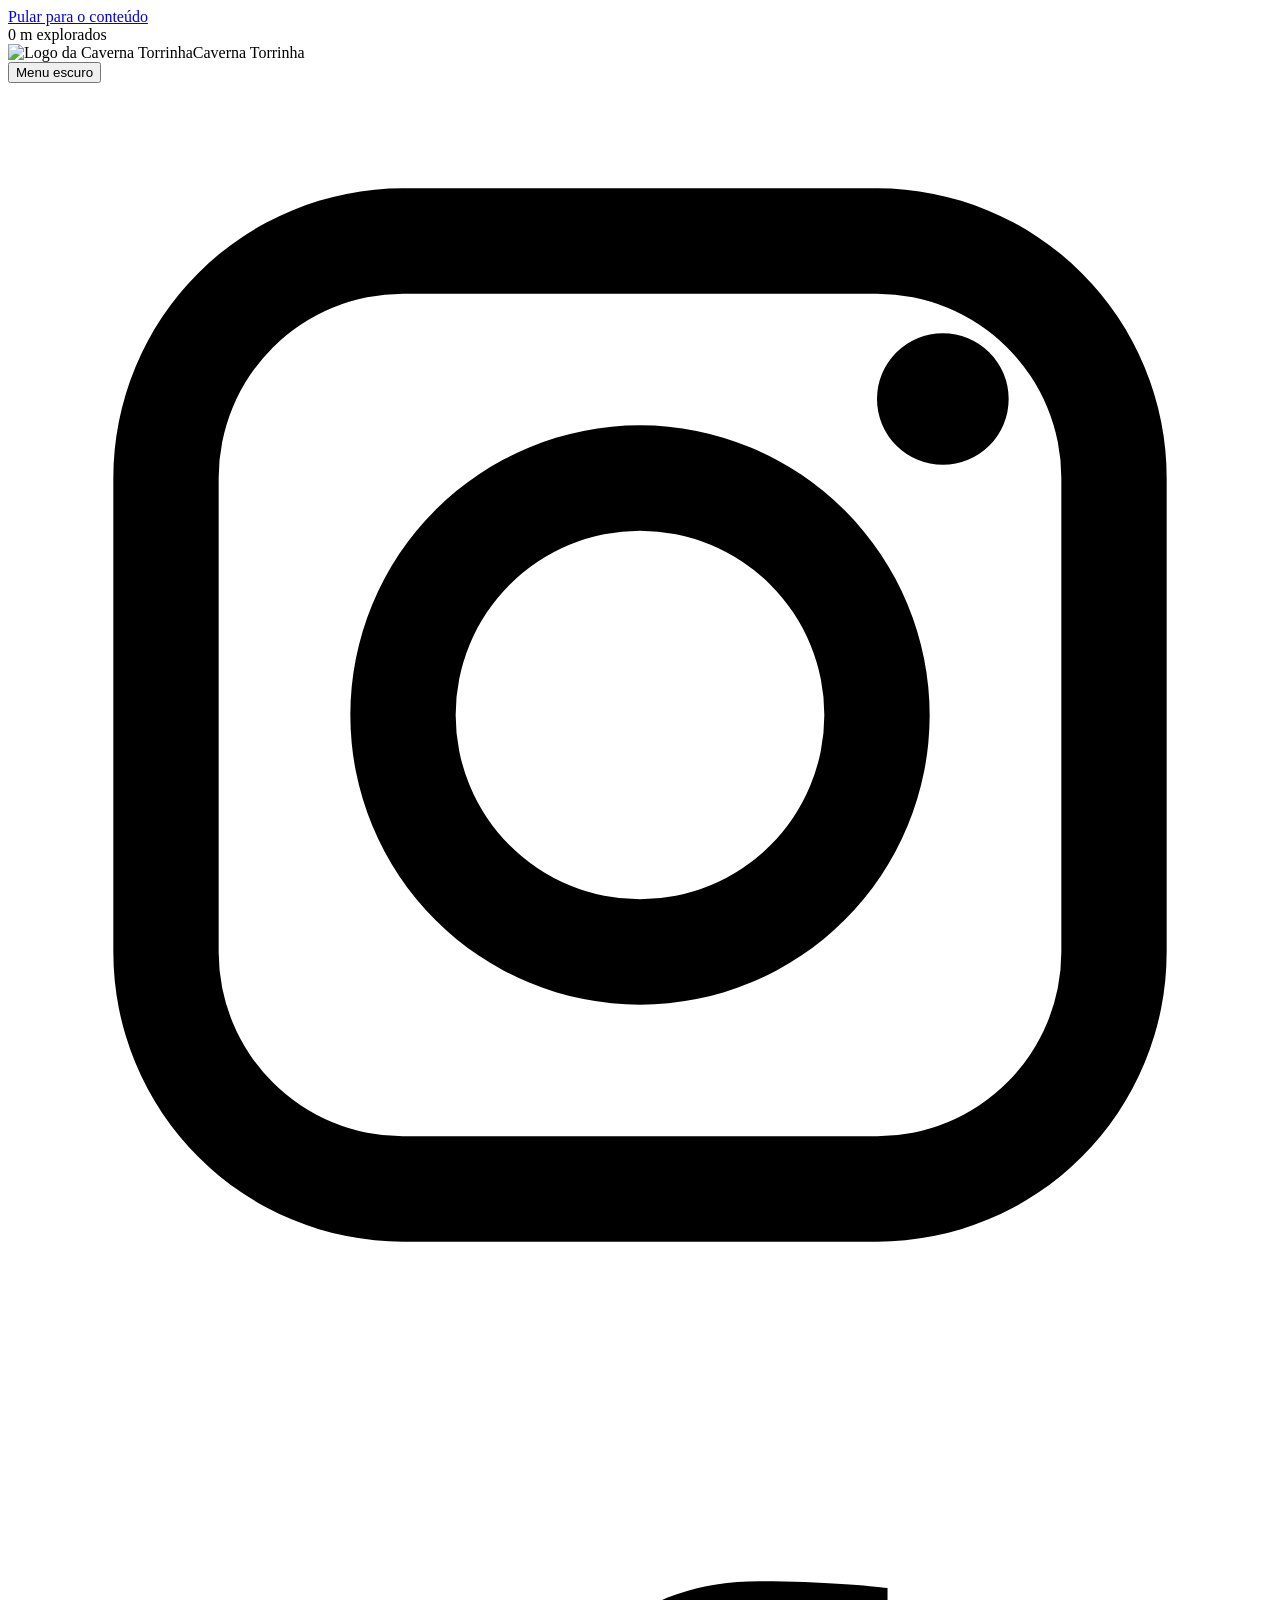
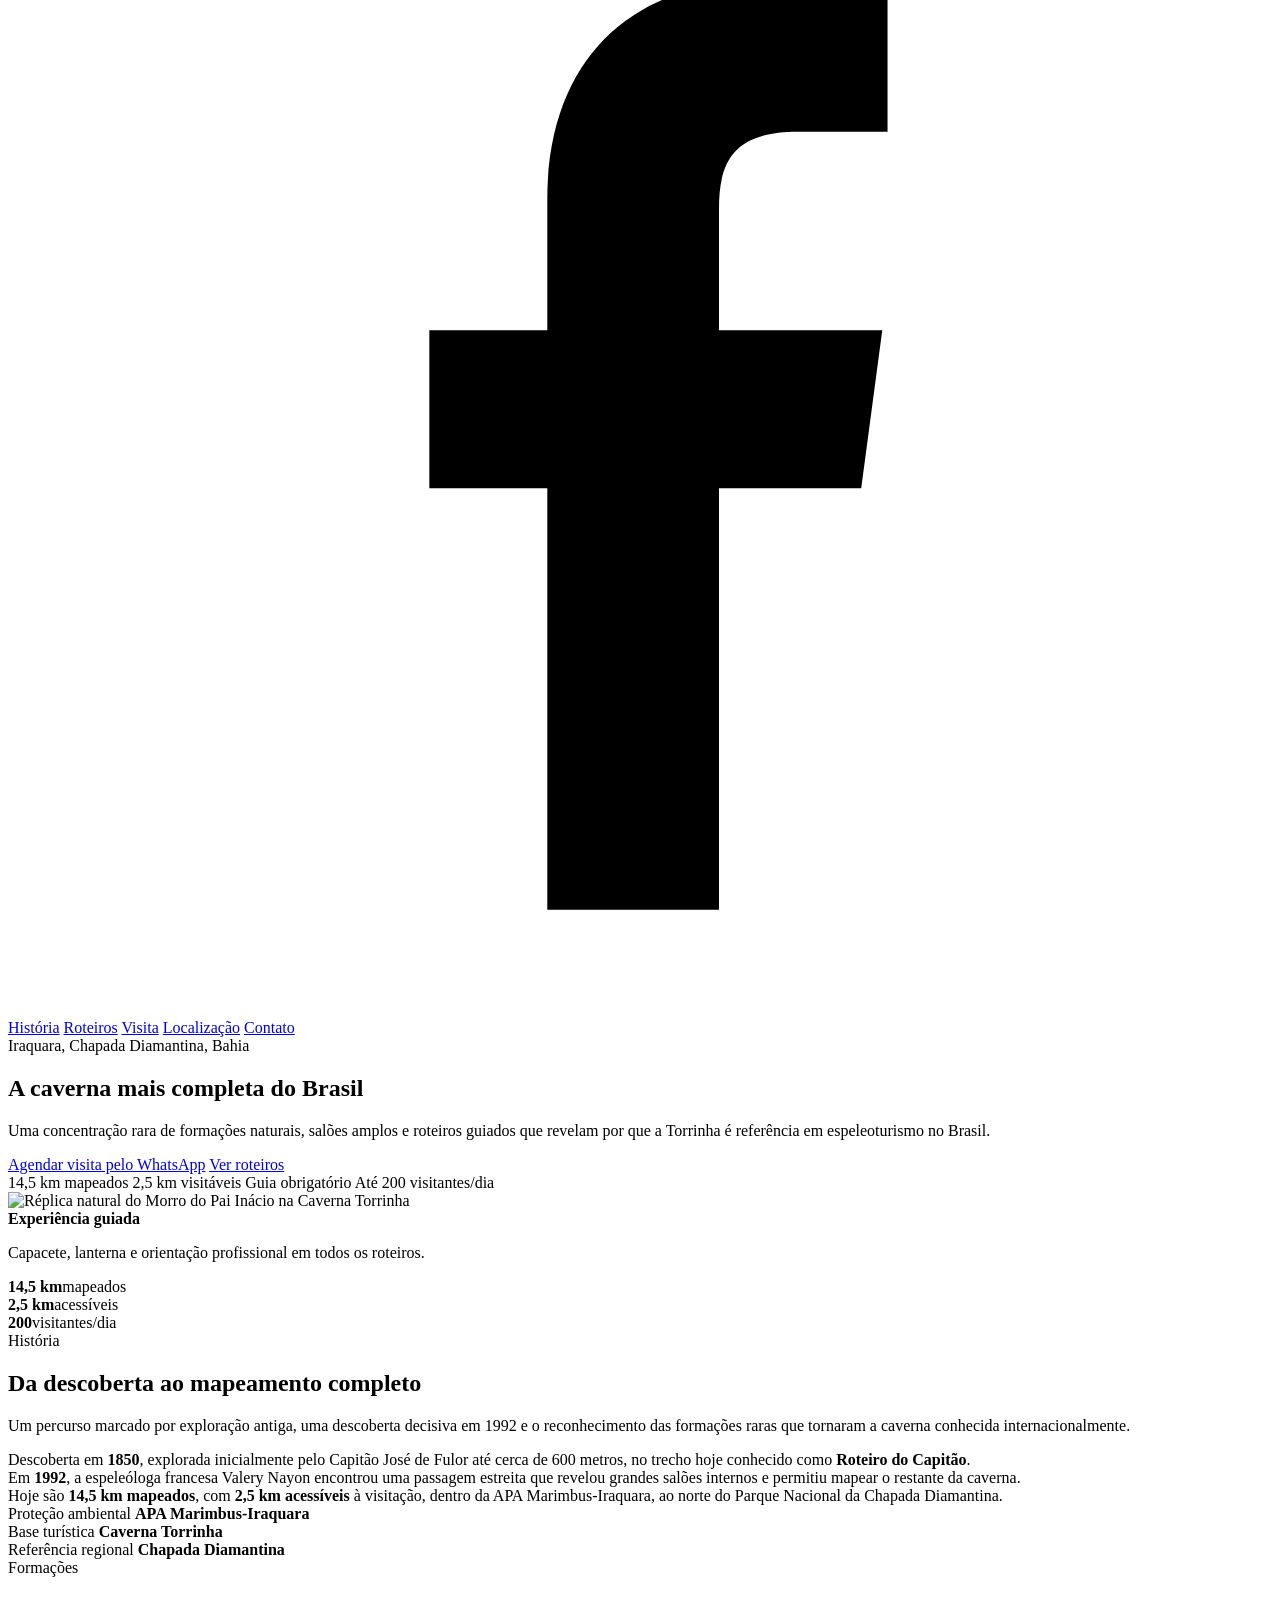
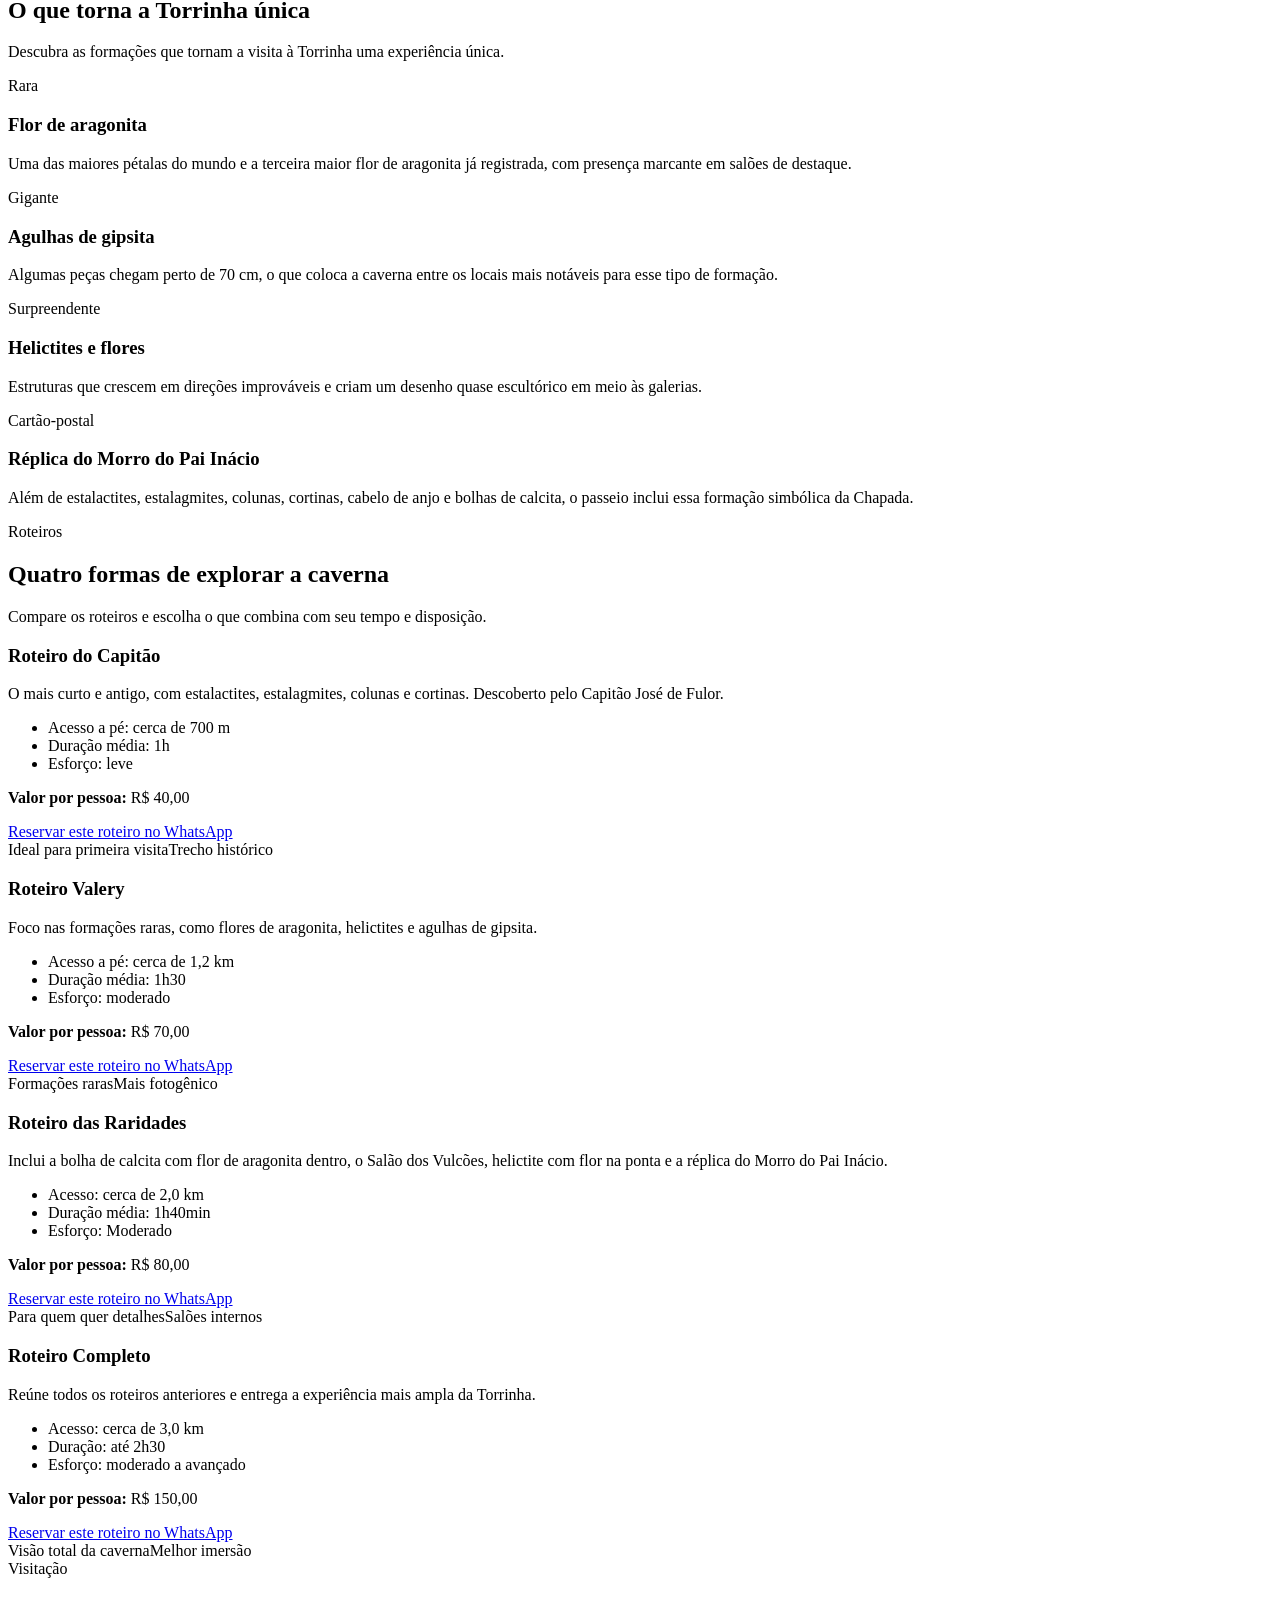
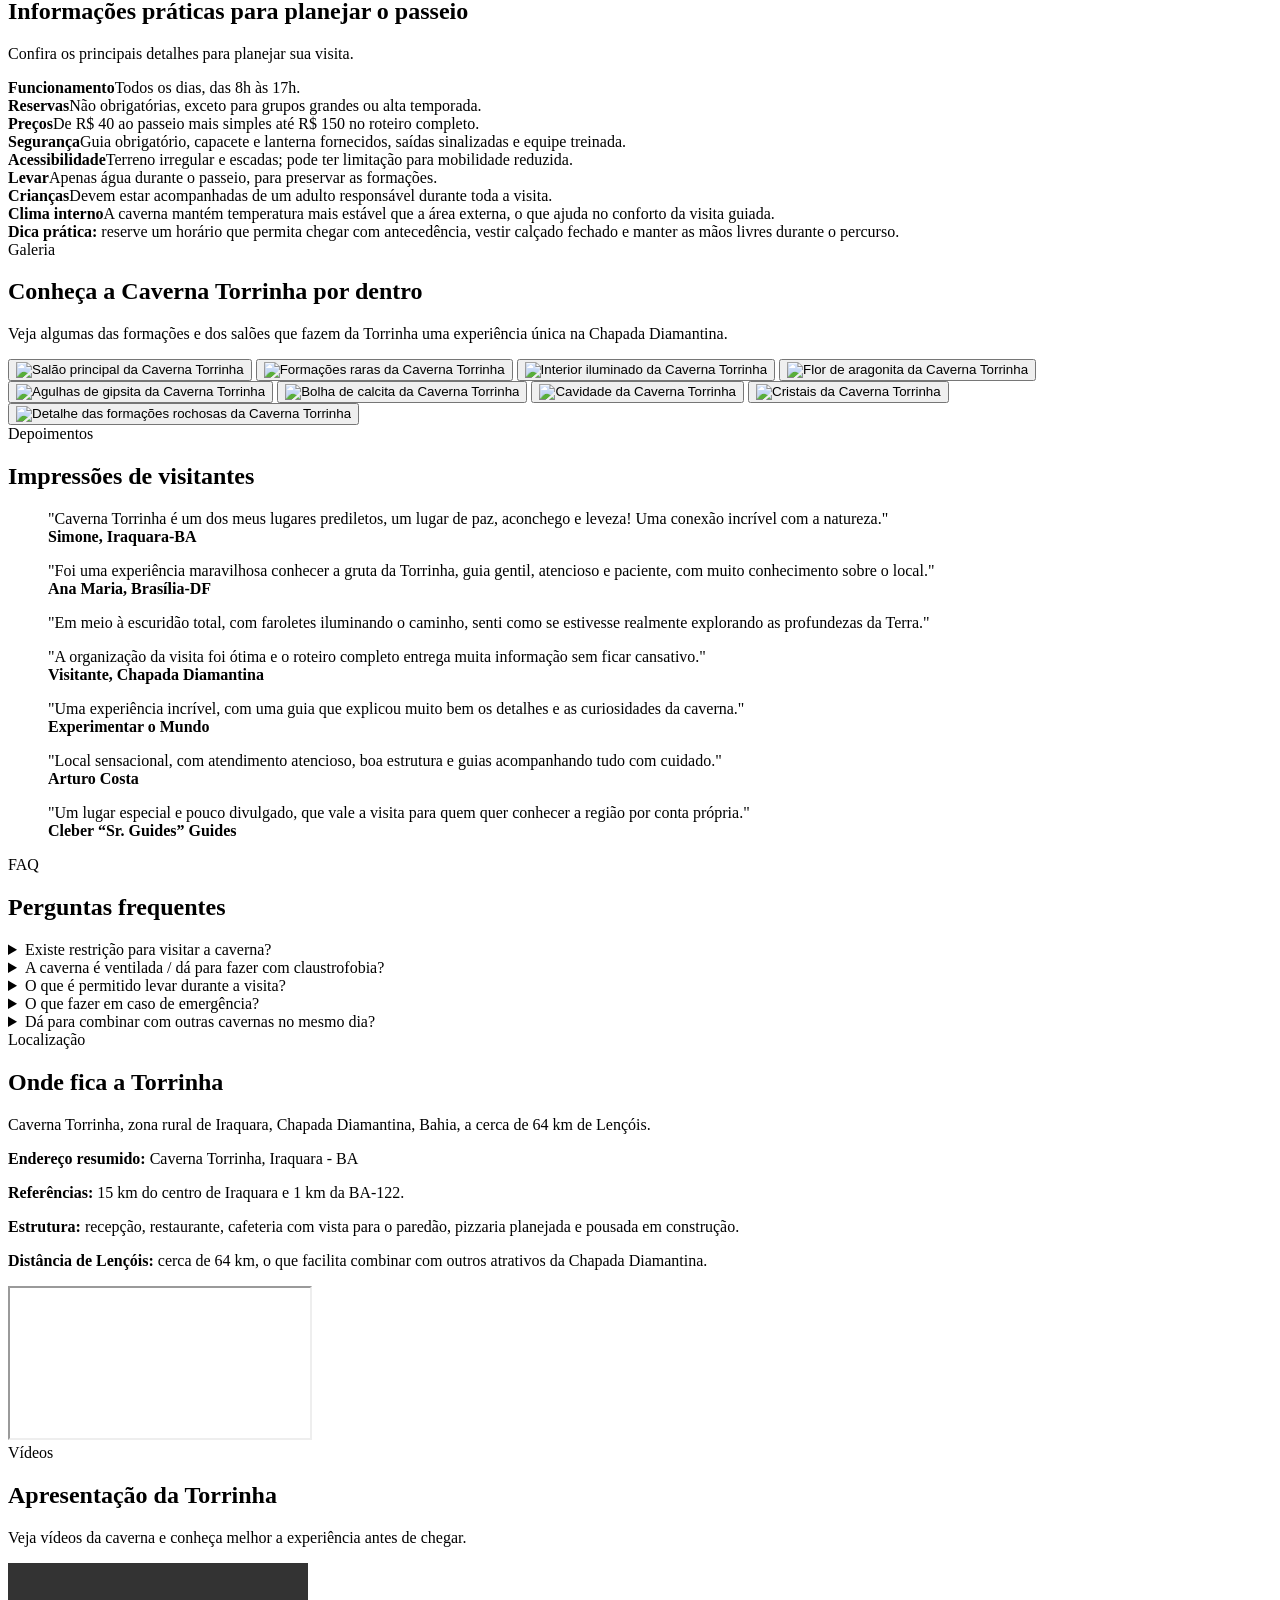
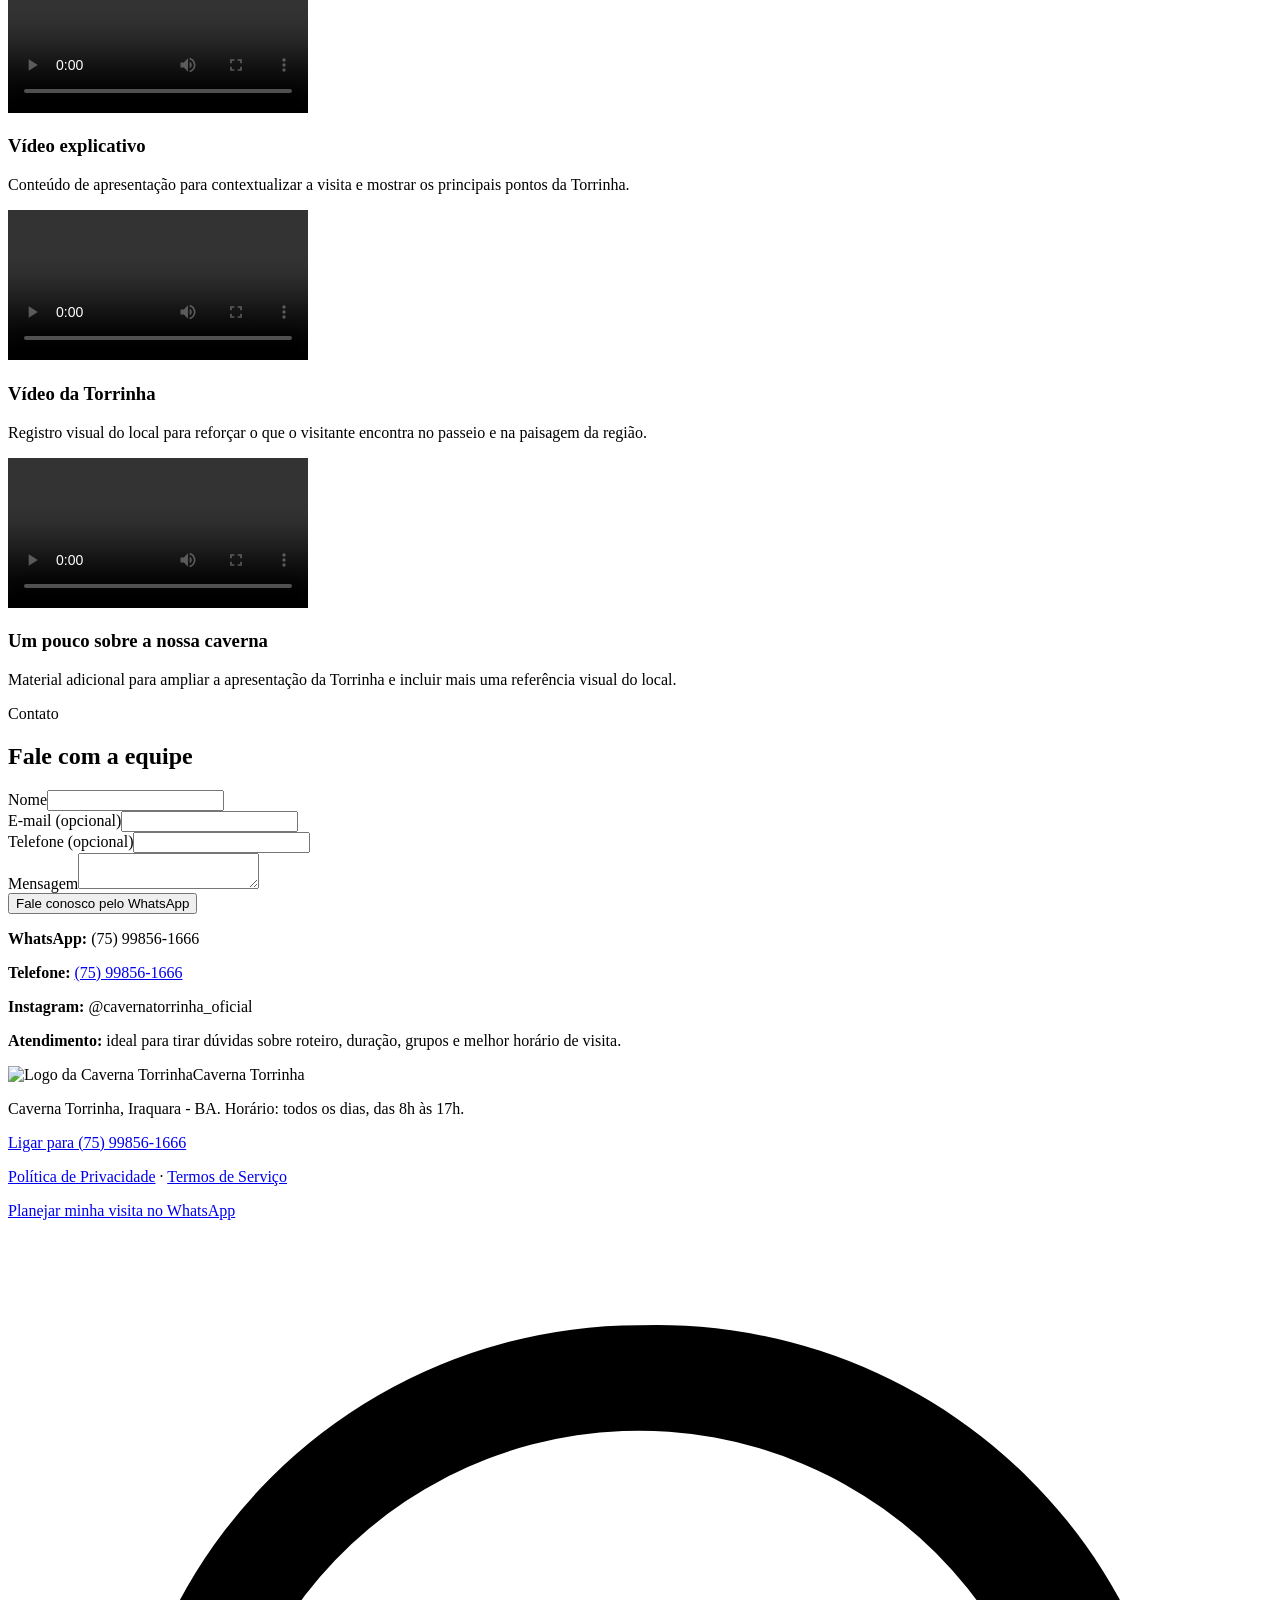
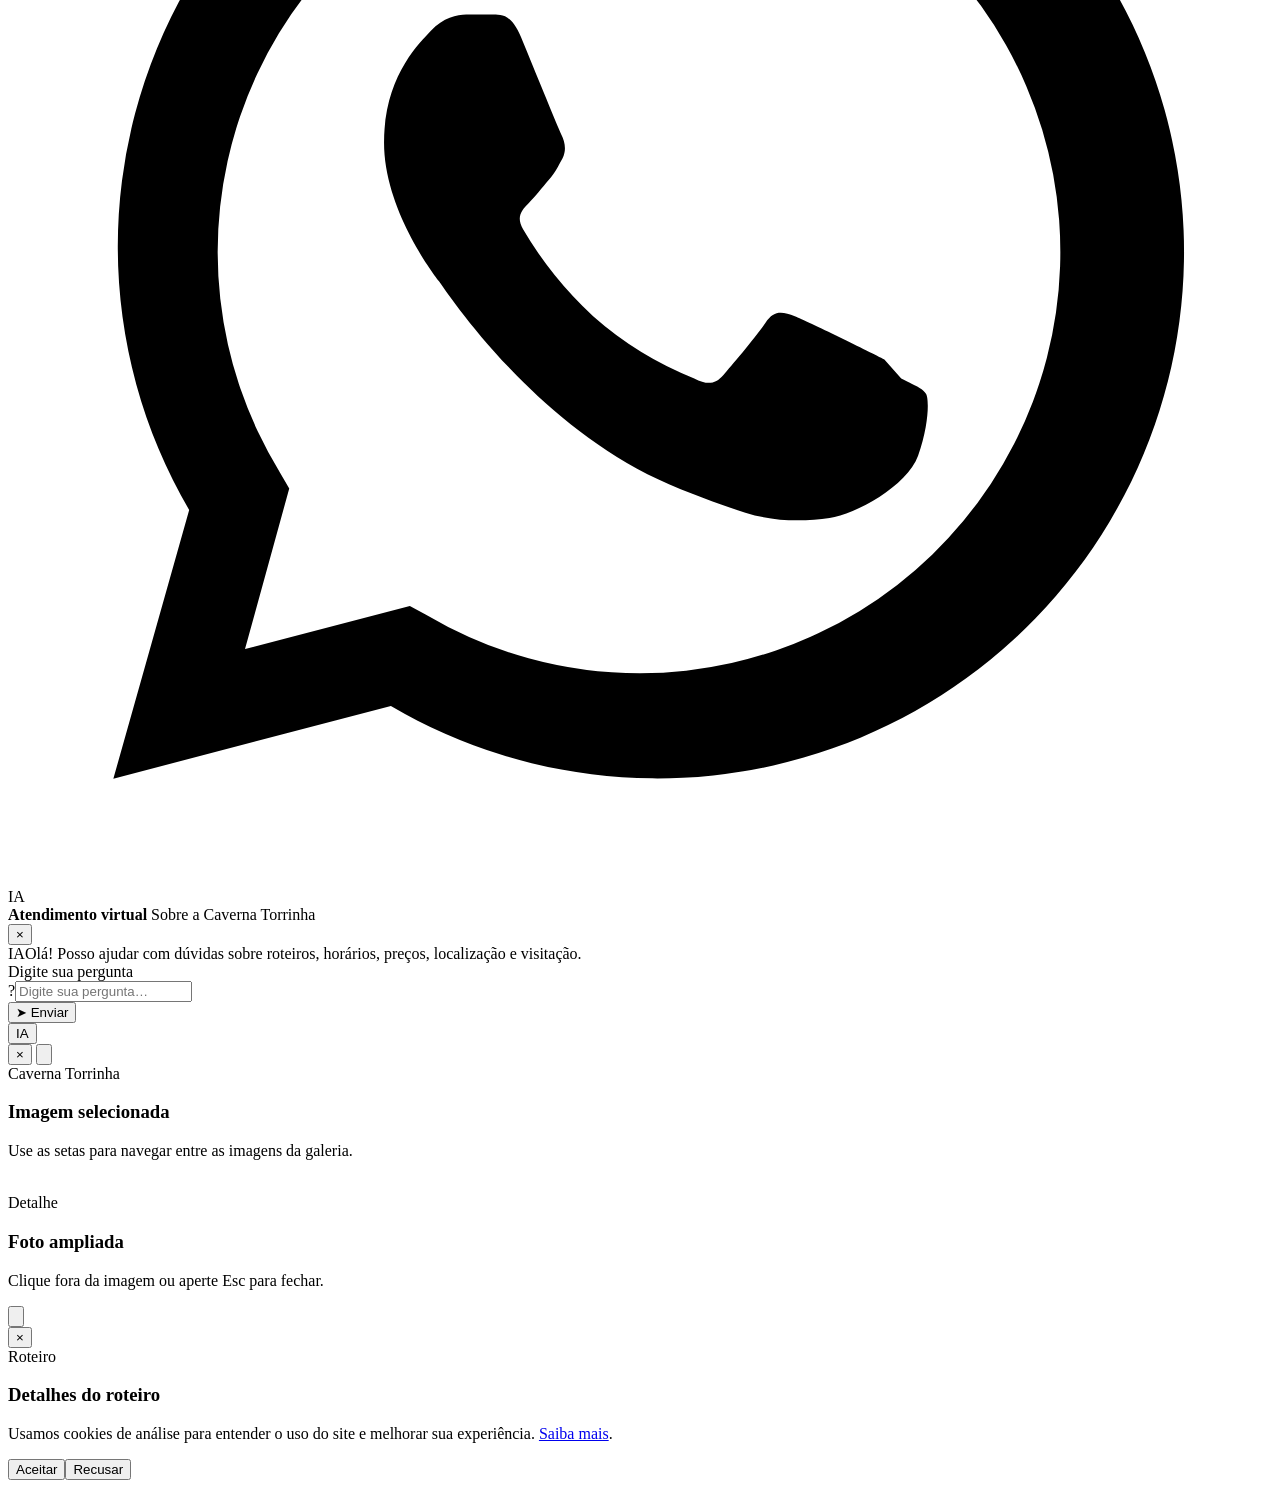
==== index.html @ 8d485974 "Adiciona links de telefone no contato" ====
﻿<!doctype html>
<html lang="pt-BR">
<head>
  <script src="js/consent.js"></script>
  <script async src="https://www.googletagmanager.com/gtag/js?id=G-8H3PRV2P1Z"></script>
  <script>gtag('js', new Date()); gtag('config', 'G-8H3PRV2P1Z'); gtag('config', 'AW-18500249861');</script>
  <meta charset="utf-8" />
  <meta name="viewport" content="width=device-width, initial-scale=1" />
  <meta name="description" content="Caverna Torrinha, uma das cavernas mais completas do Brasil, em Iraquara, Chapada Diamantina, Bahia." />
  <title>Caverna Torrinha | Passeio de caverna em Iraquara, Chapada Diamantina</title>
  <link rel="canonical" href="https://cavernatorrinha.com/">
  <meta property="og:type" content="website">
  <meta property="og:title" content="Caverna Torrinha | Passeio de caverna em Iraquara">
  <meta property="og:description" content="Roteiros guiados com flores de aragonita e agulhas de gipsita. Reserve pelo WhatsApp.">
  <meta property="og:image" content="https://cavernatorrinha.com/assets/painacio.jpeg">
  <meta property="og:url" content="https://cavernatorrinha.com/">
  <meta name="twitter:card" content="summary_large_image">
  <link rel="icon" type="image/png" href="assets/logo-256.png">
  <link rel="preconnect" href="https://fonts.googleapis.com">
  <link rel="preconnect" href="https://fonts.gstatic.com" crossorigin>
  <link href="https://fonts.googleapis.com/css2?family=Fraunces:opsz,wght@9..144,500;9..144,700&family=Inter:wght@400;500;600;700;800&family=JetBrains+Mono:wght@500;700&display=swap" rel="stylesheet">
  <link rel="stylesheet" href="css/style.css?v=20261005" />
  <meta name="google-site-verification" content="hFqxfTrj_T1RgFs9ka3FHSBQKGp7HnU3VG2XKj6h06k" />
  <script>window.TRACKING_IDS = { metaPixel: '' };</script>
  <script type="application/ld+json">{"@context":"https://schema.org","@type":"TouristAttraction","name":"Caverna Torrinha","description":"Passeio guiado pela Caverna Torrinha, em Iraquara, Chapada Diamantina, Bahia.","telephone":"+5575998561666","url":"https://cavernatorrinha.com/","image":"https://cavernatorrinha.com/assets/painacio.jpeg","address":{"@type":"PostalAddress","addressLocality":"Iraquara","addressRegion":"BA","addressCountry":"BR"},"openingHoursSpecification":{"@type":"OpeningHoursSpecification","dayOfWeek":["Monday","Tuesday","Wednesday","Thursday","Friday","Saturday","Sunday"],"opens":"08:00","closes":"17:00"}}</script>
</head>
<body>
  <a class="skip" href="#conteudo">Pular para o conteúdo</a>
  <div class="scroll-bg" aria-hidden="true">
    <div class="scroll-bg__layer scroll-bg__layer--a" id="bgLayerA"></div>
    <div class="scroll-bg__layer scroll-bg__layer--b" id="bgLayerB"></div>
    <div class="scroll-bg__veil"></div>
  </div>
  <div class="depth" aria-hidden="true">
    <div class="rail"></div>
    <div class="fill" id="depthFill"></div>
    <div class="label" id="depthLabel">0 m explorados</div>
  </div>
  <header>
    <div class="wrap topbar">
      <div class="brand"><img class="mark" src="assets/logo-256.webp" alt="Logo da Caverna Torrinha"><span>Caverna Torrinha</span></div>
      <div class="menu-tools">
        <button class="theme-toggle" id="menuThemeToggle" type="button" aria-pressed="false" aria-label="Alternar menu entre claro e escuro">Menu escuro</button>
        <div class="social-links" aria-label="Redes sociais">
          <a class="social-link" href="https://www.instagram.com/cavernatorrinha_oficial?utm_source=ig_web_button_share_sheet&igsh=ZDNlZDc0MzIxNw==" target="_blank" rel="noopener" aria-label="Instagram da Caverna Torrinha">
            <svg viewBox="0 0 24 24" aria-hidden="true"><path d="M7.5 2A5.5 5.5 0 0 0 2 7.5v9A5.5 5.5 0 0 0 7.5 22h9a5.5 5.5 0 0 0 5.5-5.5v-9A5.5 5.5 0 0 0 16.5 2h-9Zm0 2h9A3.5 3.5 0 0 1 20 7.5v9a3.5 3.5 0 0 1-3.5 3.5h-9A3.5 3.5 0 0 1 4 16.5v-9A3.5 3.5 0 0 1 7.5 4Zm10.25.75a1.25 1.25 0 1 0 0 2.5a1.25 1.25 0 0 0 0-2.5ZM12 6.5A5.5 5.5 0 1 0 17.5 12A5.51 5.51 0 0 0 12 6.5Zm0 2A3.5 3.5 0 1 1 8.5 12A3.5 3.5 0 0 1 12 8.5Z"/></svg>
          </a>
          <a class="social-link" href="https://www.facebook.com/caverna.torrinha?locale=pt_BR" target="_blank" rel="noopener" aria-label="Facebook da Caverna Torrinha">
            <svg viewBox="0 0 24 24" aria-hidden="true"><path d="M13.5 22v-8h2.7l.4-3h-3.1V8.7c0-.87.24-1.47 1.5-1.47h1.7V4.5c-.29-.04-1.28-.13-2.43-.13-2.39 0-4.03 1.46-4.03 4.14V11H8v3h2.24v8h3.26Z"/></svg>
          </a>
        </div>
        <nav aria-label="Navegação principal">
          <a href="#historia">História</a>
          <a href="#rotas">Roteiros</a>
          <a href="#visita">Visita</a>
          <a href="#localizacao">Localização</a>
          <a href="#contato">Contato</a>
        </nav>
      </div>
    </div>
  </header>

  <main id="conteudo">
    <section class="hero reveal">
      <div class="wrap grid-hero">
        <div>
          <div class="eyebrow">Iraquara, Chapada Diamantina, Bahia</div>
          <h1>A caverna mais completa do Brasil</h1>
          <p class="lead">Uma concentração rara de formações naturais, salões amplos e roteiros guiados que revelam por que a Torrinha é referência em espeleoturismo no Brasil.</p>
          <div class="actions">
            <a class="btn btn-primary btn-whatsapp" data-origem="topo" href="https://wa.me/5575998561666?text=Ol%C3%A1%21%20Vi%20o%20site%20da%20Caverna%20Torrinha%20e%20quero%20agendar%20uma%20visita." target="_blank" rel="noopener">Agendar visita pelo WhatsApp</a>
            <a class="btn btn-ghost" href="#rotas">Ver roteiros</a>
          </div>
          <div class="hero-badges">
            <span class="tag">14,5 km mapeados</span>
            <span class="tag">2,5 km visitáveis</span>
            <span class="tag">Guia obrigatório</span>
            <span class="tag">Até 200 visitantes/dia</span>
          </div>
        </div>
        <div class="hero-panel" aria-label="Imagem ilustrativa da caverna">
          <img class="hero-image" src="assets/painacio.jpeg" alt="Réplica natural do Morro do Pai Inácio na Caverna Torrinha" fetchpriority="high" decoding="async">
          <div class="hero-copy">
            <strong>Experiência guiada</strong>
            <p>Capacete, lanterna e orientação profissional em todos os roteiros.</p>
          </div>
          <div class="panel-data">
            <div class="stat"><strong>14,5 km</strong><span>mapeados</span></div>
            <div class="stat"><strong>2,5 km</strong><span>acessíveis</span></div>
            <div class="stat"><strong>200</strong><span>visitantes/dia</span></div>
          </div>
        </div>
      </div>
    </section>

    <section id="historia" class="reveal">
      <div class="wrap">
        <div class="section-head">
          <div>
            <div class="eyebrow">História</div>
            <h2>Da descoberta ao mapeamento completo</h2>
          </div>
          <p>Um percurso marcado por exploração antiga, uma descoberta decisiva em 1992 e o reconhecimento das formações raras que tornaram a caverna conhecida internacionalmente.</p>
        </div>
        <div class="timeline">
          <div class="card">Descoberta em <strong>1850</strong>, explorada inicialmente pelo Capitão José de Fulor até cerca de 600 metros, no trecho hoje conhecido como <strong>Roteiro do Capitão</strong>.</div>
          <div class="card">Em <strong>1992</strong>, a espeleóloga francesa Valery Nayon encontrou uma passagem estreita que revelou grandes salões internos e permitiu mapear o restante da caverna.</div>
          <div class="card">Hoje são <strong>14,5 km mapeados</strong>, com <strong>2,5 km acessíveis</strong> à visitação, dentro da APA Marimbus-Iraquara, ao norte do Parque Nacional da Chapada Diamantina.</div>
        </div>
        <div class="feature-band">
          <div class="feature">
            <span>Proteção ambiental</span>
            <strong>APA Marimbus-Iraquara</strong>
          </div>
          <div class="feature">
            <span>Base turística</span>
            <strong>Caverna Torrinha</strong>
          </div>
          <div class="feature">
            <span>Referência regional</span>
            <strong>Chapada Diamantina</strong>
          </div>
        </div>
      </div>
    </section>

    <section id="destaques" class="reveal">
      <div class="wrap">
        <div class="section-head">
          <div>
            <div class="eyebrow">Formações</div>
            <h2>O que torna a Torrinha única</h2>
          </div>
          <p>Descubra as formações que tornam a visita à Torrinha uma experiência única.</p>
        </div>
        <div class="cards">
          <div class="card">
            <span class="tag">Rara</span>
            <h3>Flor de aragonita</h3>
            <p>Uma das maiores pétalas do mundo e a terceira maior flor de aragonita já registrada, com presença marcante em salões de destaque.</p>
          </div>
          <div class="card">
            <span class="tag">Gigante</span>
            <h3>Agulhas de gipsita</h3>
            <p>Algumas peças chegam perto de 70 cm, o que coloca a caverna entre os locais mais notáveis para esse tipo de formação.</p>
          </div>
          <div class="card">
            <span class="tag">Surpreendente</span>
            <h3>Helictites e flores</h3>
            <p>Estruturas que crescem em direções improváveis e criam um desenho quase escultórico em meio às galerias.</p>
          </div>
          <div class="card">
            <span class="tag">Cartão-postal</span>
            <h3>Réplica do Morro do Pai Inácio</h3>
            <p>Além de estalactites, estalagmites, colunas, cortinas, cabelo de anjo e bolhas de calcita, o passeio inclui essa formação simbólica da Chapada.</p>
          </div>
        </div>
      </div>
    </section>

    <section id="rotas" class="reveal routes-section">
      <div class="wrap">
        <div class="section-head">
          <div>
            <div class="eyebrow">Roteiros</div>
            <h2>Quatro formas de explorar a caverna</h2>
          </div>
          <p>Compare os roteiros e escolha o que combina com seu tempo e disposição.</p>
        </div>
        <div class="routes">
          <article class="card route" tabindex="0" role="button" aria-expanded="false" data-route="capitao">
            <h3>Roteiro do Capitão</h3>
            <p>O mais curto e antigo, com estalactites, estalagmites, colunas e cortinas. Descoberto pelo Capitão José de Fulor.</p>
            <ul><li>Acesso a pé: cerca de 700 m</li><li>Duração média: 1h</li><li>Esforço: leve</li></ul>
            <p class="route-price"><strong>Valor por pessoa:</strong> R$ 40,00</p>
            <a class="btn btn-whatsapp" data-origem="card-capitao" href="https://wa.me/5575998561666?text=Ol%C3%A1%21%20Vi%20o%20site%20da%20Caverna%20Torrinha%20e%20quero%20saber%20sobre%20o%20Roteiro%20do%20Capit%C3%A3o." target="_blank" rel="noopener">Reservar este roteiro no WhatsApp</a>
            <div class="route-meta"><span>Ideal para primeira visita</span><span>Trecho histórico</span></div>
          </article>
          <article class="card route" tabindex="0" role="button" aria-expanded="false" data-route="valery">
            <h3>Roteiro Valery</h3>
            <p>Foco nas formações raras, como flores de aragonita, helictites e agulhas de gipsita.</p>
            <ul><li>Acesso a pé: cerca de 1,2 km</li><li>Duração média: 1h30</li><li>Esforço: moderado</li></ul>
            <p class="route-price"><strong>Valor por pessoa:</strong> R$ 70,00</p>
            <a class="btn btn-whatsapp" data-origem="card-valery" href="https://wa.me/5575998561666?text=Ol%C3%A1%21%20Vi%20o%20site%20da%20Caverna%20Torrinha%20e%20quero%20saber%20sobre%20o%20Roteiro%20Valery." target="_blank" rel="noopener">Reservar este roteiro no WhatsApp</a>
            <div class="route-meta"><span>Formações raras</span><span>Mais fotogênico</span></div>
          </article>
          <article class="card route" tabindex="0" role="button" aria-expanded="false" data-route="raridades">
            <h3>Roteiro das Raridades</h3>
            <p>Inclui a bolha de calcita com flor de aragonita dentro, o Salão dos Vulcões, helictite com flor na ponta e a réplica do Morro do Pai Inácio.</p>
            <ul><li>Acesso: cerca de 2,0 km</li><li>Duração média: 1h40min</li><li>Esforço: Moderado</li></ul>
            <p class="route-price"><strong>Valor por pessoa:</strong> R$ 80,00</p>
            <a class="btn btn-whatsapp" data-origem="card-raridades" href="https://wa.me/5575998561666?text=Ol%C3%A1%21%20Vi%20o%20site%20da%20Caverna%20Torrinha%20e%20quero%20saber%20sobre%20o%20Roteiro%20das%20Raridades." target="_blank" rel="noopener">Reservar este roteiro no WhatsApp</a>
            <div class="route-meta"><span>Para quem quer detalhes</span><span>Salões internos</span></div>
          </article>
          <article class="card route" tabindex="0" role="button" aria-expanded="false" data-route="completo">
            <h3>Roteiro Completo</h3>
            <p>Reúne todos os roteiros anteriores e entrega a experiência mais ampla da Torrinha.</p>
            <ul><li>Acesso: cerca de 3,0 km</li><li>Duração: até 2h30</li><li>Esforço: moderado a avançado</li></ul>
            <p class="route-price"><strong>Valor por pessoa:</strong> R$ 150,00</p>
            <a class="btn btn-whatsapp" data-origem="card-completo" href="https://wa.me/5575998561666?text=Ol%C3%A1%21%20Vi%20o%20site%20da%20Caverna%20Torrinha%20e%20quero%20saber%20sobre%20o%20Roteiro%20Completo." target="_blank" rel="noopener">Reservar este roteiro no WhatsApp</a>
            <div class="route-meta"><span>Visão total da caverna</span><span>Melhor imersão</span></div>
          </article>
        </div>
      </div>
    </section>

    <section id="visita" class="reveal">
      <div class="wrap">
        <div class="section-head">
          <div>
            <div class="eyebrow">Visitação</div>
            <h2>Informações práticas para planejar o passeio</h2>
          </div>
          <p>Confira os principais detalhes para planejar sua visita.</p>
        </div>
        <div class="info-grid">
          <div class="info-item"><strong>Funcionamento</strong>Todos os dias, das 8h às 17h.</div>
          <div class="info-item"><strong>Reservas</strong>Não obrigatórias, exceto para grupos grandes ou alta temporada.</div>
          <div class="info-item"><strong>Preços</strong>De R$ 40 ao passeio mais simples até R$ 150 no roteiro completo.</div>
          <div class="info-item"><strong>Segurança</strong>Guia obrigatório, capacete e lanterna fornecidos, saídas sinalizadas e equipe treinada.</div>
          <div class="info-item"><strong>Acessibilidade</strong>Terreno irregular e escadas; pode ter limitação para mobilidade reduzida.</div>
          <div class="info-item"><strong>Levar</strong>Apenas água durante o passeio, para preservar as formações.</div>
          <div class="info-item"><strong>Crianças</strong>Devem estar acompanhadas de um adulto responsável durante toda a visita.</div>
          <div class="info-item"><strong>Clima interno</strong>A caverna mantém temperatura mais estável que a área externa, o que ajuda no conforto da visita guiada.</div>
        </div>
        <div class="note-band">
          <strong>Dica prática:</strong> reserve um horário que permita chegar com antecedência, vestir calçado fechado e manter as mãos livres durante o percurso.
        </div>
      </div>
    </section>

    <section id="galeria" class="reveal">
      <div class="wrap">
        <div class="section-head">
          <div>
            <div class="eyebrow">Galeria</div>
            <h2>Conheça a Caverna Torrinha por dentro</h2>
          </div>
          <p>Veja algumas das formações e dos salões que fazem da Torrinha uma experiência única na Chapada Diamantina.</p>
        </div>
        <div class="gallery">
          <button class="shot" type="button" data-full="assets/salao-branco.jpg" aria-label="Abrir imagem do Salão principal em tela cheia"><img src="assets/salao-branco.jpg" alt="Salão principal da Caverna Torrinha" loading="lazy" decoding="async"></button>
          <button class="shot" type="button" data-full="assets/3flor.jpg" aria-label="Abrir imagem das formações raras em tela cheia"><img src="assets/3flor.jpg" alt="Formações raras da Caverna Torrinha" loading="lazy" decoding="async"></button>
          <button class="shot" type="button" data-full="assets/vulcao.jpg" aria-label="Abrir imagem do interior iluminado em tela cheia"><img src="assets/vulcao.jpg" alt="Interior iluminado da Caverna Torrinha" loading="lazy" decoding="async"></button>
          <button class="shot" type="button" data-full="assets/flor.png" aria-label="Abrir imagem da flor em tela cheia"><img src="assets/flor.png" alt="Flor de aragonita da Caverna Torrinha" loading="lazy" decoding="async"></button>
          <button class="shot" type="button" data-full="assets/agulha-1.jpg" aria-label="Abrir imagem das agulhas em tela cheia"><img src="assets/agulha-1.jpg" alt="Agulhas de gipsita da Caverna Torrinha" loading="lazy" decoding="async"></button>
          <button class="shot" type="button" data-full="assets/bolha.jpg" aria-label="Abrir imagem da bolha em tela cheia"><img src="assets/bolha.jpg" alt="Bolha de calcita da Caverna Torrinha" loading="lazy" decoding="async"></button>
          <button class="shot" type="button" data-full="assets/cavidade.jpg" aria-label="Abrir imagem da cavidade em tela cheia"><img src="assets/cavidade.jpg" alt="Cavidade da Caverna Torrinha" loading="lazy" decoding="async"></button>
          <button class="shot" type="button" data-full="assets/cristal.png" aria-label="Abrir imagem dos cristais em tela cheia"><img src="assets/cristal.png" alt="Cristais da Caverna Torrinha" loading="lazy" decoding="async"></button>
          <button class="shot" type="button" data-full="assets/drinki.jpg" aria-label="Abrir detalhe das formações rochosas em tela cheia"><img src="assets/drinki.jpg" alt="Detalhe das formações rochosas da Caverna Torrinha" loading="lazy" decoding="async"></button>
        </div>
      </div>
    </section>

    <section id="depoimentos" class="reveal">
      <div class="wrap">
        <div class="section-head">
          <div>
            <div class="eyebrow">Depoimentos</div>
          <h2>Impressões de visitantes</h2>
          </div>
        </div>
        <div class="cards">
          <blockquote class="card">"Caverna Torrinha é um dos meus lugares prediletos, um lugar de paz, aconchego e leveza! Uma conexão incrível com a natureza." <br><strong>Simone, Iraquara-BA</strong></blockquote>
          <blockquote class="card">"Foi uma experiência maravilhosa conhecer a gruta da Torrinha, guia gentil, atencioso e paciente, com muito conhecimento sobre o local." <br><strong>Ana Maria, Brasília-DF</strong></blockquote>
          <blockquote class="card">"Em meio à escuridão total, com faroletes iluminando o caminho, senti como se estivesse realmente explorando as profundezas da Terra."</blockquote>
          <blockquote class="card">"A organização da visita foi ótima e o roteiro completo entrega muita informação sem ficar cansativo." <br><strong>Visitante, Chapada Diamantina</strong></blockquote>
          <blockquote class="card">"Uma experiência incrível, com uma guia que explicou muito bem os detalhes e as curiosidades da caverna." <br><strong>Experimentar o Mundo</strong></blockquote>
          <blockquote class="card">"Local sensacional, com atendimento atencioso, boa estrutura e guias acompanhando tudo com cuidado." <br><strong>Arturo Costa</strong></blockquote>
          <blockquote class="card">"Um lugar especial e pouco divulgado, que vale a visita para quem quer conhecer a região por conta própria." <br><strong>Cleber “Sr. Guides” Guides</strong></blockquote>
        </div>
      </div>
    </section>

    <section id="faq" class="reveal">
      <div class="wrap">
        <div class="section-head">
          <div>
            <div class="eyebrow">FAQ</div>
            <h2>Perguntas frequentes</h2>
          </div>
        </div>
        <details><summary>Existe restrição para visitar a caverna?</summary><p>Sim. O terreno irregular e as escadas podem limitar pessoas com mobilidade reduzida, e crianças devem estar acompanhadas de um adulto responsável.</p></details>
        <details><summary>A caverna é ventilada / dá para fazer com claustrofobia?</summary><p>A experiência é orientada por guia e a equipe é treinada para apoiar visitantes com claustrofobia. O conforto varia conforme o roteiro escolhido.</p></details>
        <details><summary>O que é permitido levar durante a visita?</summary><p>Recomendado levar apenas água, para preservar as formações e manter o percurso mais seguro.</p></details>
        <details><summary>O que fazer em caso de emergência?</summary><p>Siga imediatamente as orientações do guia e da equipe local; as saídas de emergência são sinalizadas.</p></details>
        <details><summary>Dá para combinar com outras cavernas no mesmo dia?</summary><p>Sim, dependendo do roteiro e do tempo disponível, é possível combinar com outros atrativos da Chapada, como Lapa Doce e Pratinha.</p></details>
      </div>
    </section>

    <section id="localizacao" class="reveal">
      <div class="wrap">
        <div class="section-head">
          <div>
          <div class="eyebrow">Localização</div>
            <h2>Onde fica a Torrinha</h2>
          </div>
          <p>Caverna Torrinha, zona rural de Iraquara, Chapada Diamantina, Bahia, a cerca de 64 km de Lençóis.</p>
        </div>
        <div class="two-col">
          <div class="card">
          <p><strong>Endereço resumido:</strong> Caverna Torrinha, Iraquara - BA</p>
          <p><strong>Referências:</strong> 15 km do centro de Iraquara e 1 km da BA-122.</p>
          <p><strong>Estrutura:</strong> recepção, restaurante, cafeteria com vista para o paredão, pizzaria planejada e pousada em construção.</p>
          <p><strong>Distância de Lençóis:</strong> cerca de 64 km, o que facilita combinar com outros atrativos da Chapada Diamantina.</p>
          </div>
          <iframe class="map" title="Mapa da Caverna Torrinha" loading="lazy" referrerpolicy="no-referrer-when-downgrade" src="https://www.google.com/maps?q=Caverna%20Torrinha,%20Iraquara%20-%20BA&output=embed"></iframe>
        </div>
        <div class="section-head location-videos-head">
          <div>
            <div class="eyebrow">Vídeos</div>
            <h2>Apresentação da Torrinha</h2>
          </div>
          <p>Veja vídeos da caverna e conheça melhor a experiência antes de chegar.</p>
        </div>
        <div class="video-grid">
          <article class="card video-card">
            <div class="video-frame">
              <video controls preload="metadata" playsinline>
                <source src="assets/explicacao.mp4" type="video/mp4">
                Seu navegador não suporta vídeo HTML5.
              </video>
            </div>
            <h3>Vídeo explicativo</h3>
            <p>Conteúdo de apresentação para contextualizar a visita e mostrar os principais pontos da Torrinha.</p>
          </article>
          <article class="card video-card">
            <div class="video-frame">
              <video controls preload="metadata" playsinline>
                <source src="assets/torrinha.mp4" type="video/mp4">
                Seu navegador não suporta vídeo HTML5.
              </video>
            </div>
            <h3>Vídeo da Torrinha</h3>
            <p>Registro visual do local para reforçar o que o visitante encontra no passeio e na paisagem da região.</p>
          </article>
          <article class="card video-card">
            <div class="video-frame">
              <video controls preload="metadata" playsinline>
                <source src="assets/marcelo.mp4" type="video/mp4">
                Seu navegador não suporta vídeo HTML5.
              </video>
            </div>
            <h3>Um pouco sobre a nossa caverna</h3>
            <p>Material adicional para ampliar a apresentação da Torrinha e incluir mais uma referência visual do local.</p>
          </article>
        </div>
      </div>
    </section>

    <section id="contato" class="reveal">
      <div class="wrap">
        <div class="section-head">
          <div>
            <div class="eyebrow">Contato</div>
            <h2>Fale com a equipe</h2>
          </div>
        </div>
        <div class="contact">
          <form id="contactForm">
            <input type="hidden" name="utm_source"><input type="hidden" name="utm_medium"><input type="hidden" name="utm_campaign"><input type="hidden" name="utm_content"><input type="hidden" name="utm_term"><input type="hidden" name="gclid">
            <div class="field"><label for="nome">Nome</label><input id="nome" name="nome" type="text" autocomplete="name" required></div>
            <div class="field"><label for="email">E-mail (opcional)</label><input id="email" name="email" type="email" autocomplete="email"></div>
            <div class="field"><label for="telefone">Telefone (opcional)</label><input id="telefone" name="telefone" type="tel" autocomplete="tel"></div>
            <div class="field"><label for="mensagem">Mensagem</label><textarea id="mensagem" name="mensagem" required></textarea></div>
            <button class="btn btn-primary" type="submit">Fale conosco pelo WhatsApp</button>
          </form>
          <div class="card">
            <p><strong>WhatsApp:</strong> (75) 99856-1666</p>
            <p><strong>Telefone:</strong> <a href="tel:+5575998561666" data-origem="contato">(75) 99856-1666</a></p>
            <p><strong>Instagram:</strong> @cavernatorrinha_oficial</p>
          <p><strong>Atendimento:</strong> ideal para tirar dúvidas sobre roteiro, duração, grupos e melhor horário de visita.</p>
          </div>
        </div>
      </div>
    </section>
  </main>

  <footer>
    <div class="wrap footer-grid">
      <div>
        <div class="brand"><img class="mark" src="assets/logo-256.webp" alt="Logo da Caverna Torrinha"><span>Caverna Torrinha</span></div>
          <p>Caverna Torrinha, Iraquara - BA. Horário: todos os dias, das 8h às 17h.</p>
          <p><a href="tel:+5575998561666" data-origem="rodape">Ligar para (75) 99856-1666</a></p>
      </div>
      <div>
          <p><a href="/politica-de-privacidade">Política de Privacidade</a> · <a href="/termos">Termos de Serviço</a></p>
          <a class="btn btn-whatsapp" data-origem="rodape" href="https://wa.me/5575998561666?text=Ol%C3%A1%21%20Vi%20o%20site%20da%20Caverna%20Torrinha%20e%20quero%20planejar%20minha%20visita." target="_blank" rel="noopener">Planejar minha visita no WhatsApp</a>
      </div>
    </div>
  </footer>

  <a class="whatsapp btn-whatsapp" data-origem="flutuante" href="https://wa.me/5575998561666?text=Ol%C3%A1%21%20Estou%20no%20site%20da%20Caverna%20Torrinha%20e%20quero%20tirar%20uma%20d%C3%BAvida%20sobre%20a%20visita." target="_blank" rel="noopener" aria-label="Falar no WhatsApp">
    <svg viewBox="0 0 24 24" aria-hidden="true"><path d="M12 2a9.9 9.9 0 0 0-8.56 14.9L2 22l5.27-1.38A10 10 0 1 0 12 2Zm0 18a8 8 0 0 1-4.08-1.12l-.29-.16-3.13.82.84-3.05-.18-.31A8 8 0 1 1 12 20Zm4.64-5.96c-.25-.13-1.47-.73-1.7-.82-.23-.08-.39-.13-.56.13-.17.25-.65.82-.8.99-.15.17-.3.19-.55.06a6.52 6.52 0 0 1-1.92-1.18 7.18 7.18 0 0 1-1.33-1.65c-.14-.24-.02-.37.11-.5.11-.11.25-.29.38-.44.13-.15.17-.25.26-.41.08-.17.04-.31-.02-.44-.06-.13-.56-1.35-.77-1.86-.2-.48-.4-.42-.56-.43h-.48c-.17 0-.44.06-.67.31-.23.25-.89.87-.89 2.12s.91 2.46 1.04 2.63c.13.17 1.8 2.75 4.37 3.86.61.26 1.08.42 1.45.54.61.19 1.16.16 1.6.1.49-.07 1.47-.6 1.68-1.18.21-.59.21-1.09.15-1.18-.06-.1-.22-.16-.47-.29Z"/></svg>
  </a>

  <section class="ai-chat" id="aiChat" aria-label="Atendimento virtual" aria-hidden="true" aria-modal="true">
    <div class="ai-chat__header">
      <span class="ai-chat__brand-icon" aria-hidden="true">IA</span>
      <div>
        <strong>Atendimento virtual</strong>
        <span>Sobre a Caverna Torrinha</span>
      </div>
      <button class="ai-chat__close" id="aiChatClose" type="button" aria-label="Fechar atendimento virtual">×</button>
    </div>
    <div class="ai-chat__messages" id="aiChatMessages" aria-live="polite">
      <div class="ai-chat__message ai-chat__message--bot"><span class="ai-chat__message-icon" aria-hidden="true">IA</span><span>Olá! Posso ajudar com dúvidas sobre roteiros, horários, preços, localização e visitação.</span></div>
    </div>
    <form class="ai-chat__form" id="aiChatForm">
      <label class="sr-only" for="aiChatInput">Digite sua pergunta</label>
      <div class="ai-chat__input-wrap"><span aria-hidden="true">?</span><input id="aiChatInput" name="question" type="text" placeholder="Digite sua pergunta…" autocomplete="off" required></div>
      <button type="submit" aria-label="Enviar pergunta"><span>➤</span> Enviar</button>
    </form>
  </section>
  <button class="ai-chat__open" id="aiChatOpen" type="button" aria-label="Abrir atendimento virtual">IA</button>

  <div class="lightbox" id="lightbox" aria-hidden="true">
    <button class="lightbox__close" id="lightboxClose" type="button" aria-label="Fechar imagem">×</button>
    <button class="lightbox__nav lightbox__nav--prev" id="lightboxPrev" type="button" aria-label="Imagem anterior">
      <svg viewBox="0 0 24 24" aria-hidden="true"><path d="M15.5 4.5 8 12l7.5 7.5-1.4 1.4L5.2 12l8.9-8.9 1.4 1.4Z"/></svg>
    </button>
    <aside class="lightbox__info lightbox__info--left" aria-live="polite">
      <span class="lightbox__kicker" id="lightboxLeftKicker">Caverna Torrinha</span>
      <h3 id="lightboxLeftTitle">Imagem selecionada</h3>
      <p id="lightboxLeftText">Use as setas para navegar entre as imagens da galeria.</p>
    </aside>
    <img id="lightboxImg" alt="">
    <aside class="lightbox__info lightbox__info--right" aria-live="polite">
      <span class="lightbox__kicker" id="lightboxRightKicker">Detalhe</span>
      <h3 id="lightboxRightTitle">Foto ampliada</h3>
      <p id="lightboxRightText">Clique fora da imagem ou aperte Esc para fechar.</p>
    </aside>
    <button class="lightbox__nav lightbox__nav--next" id="lightboxNext" type="button" aria-label="Próxima imagem">
      <svg viewBox="0 0 24 24" aria-hidden="true"><path d="m8.5 4.5 1.4-1.4 8.9 8.9-8.9 8.9-1.4-1.4L16 12 8.5 4.5Z"/></svg>
    </button>
  </div>

  <div class="route-modal" id="routeModal" aria-hidden="true">
    <div class="route-modal__backdrop" data-route-close></div>
    <div class="route-modal__panel" role="dialog" aria-modal="true" aria-labelledby="routeModalTitle">
      <button class="route-modal__close" type="button" data-route-close aria-label="Fechar detalhes">×</button>
      <div class="eyebrow" id="routeModalKicker">Roteiro</div>
      <h3 id="routeModalTitle">Detalhes do roteiro</h3>
      <p id="routeModalSummary"></p>
      <div class="route-modal__grid" id="routeModalGrid"></div>
      <div class="route-modal__notes" id="routeModalNotes"></div>
    </div>
  </div>

  <div class="cookie-banner" id="cookieBanner" role="dialog" aria-label="Preferências de cookies" hidden>
    <p>Usamos cookies de análise para entender o uso do site e melhorar sua experiência. <a href="privacidade.html">Saiba mais</a>.</p>
    <div><button class="btn btn-primary" id="acceptCookies" type="button">Aceitar</button><button class="btn btn-ghost" id="rejectCookies" type="button">Recusar</button></div>
  </div>
  <script src="js/utm.js?v=20261006"></script>
  <script src="js/script.js?v=20261012"></script>
</body>
</html>
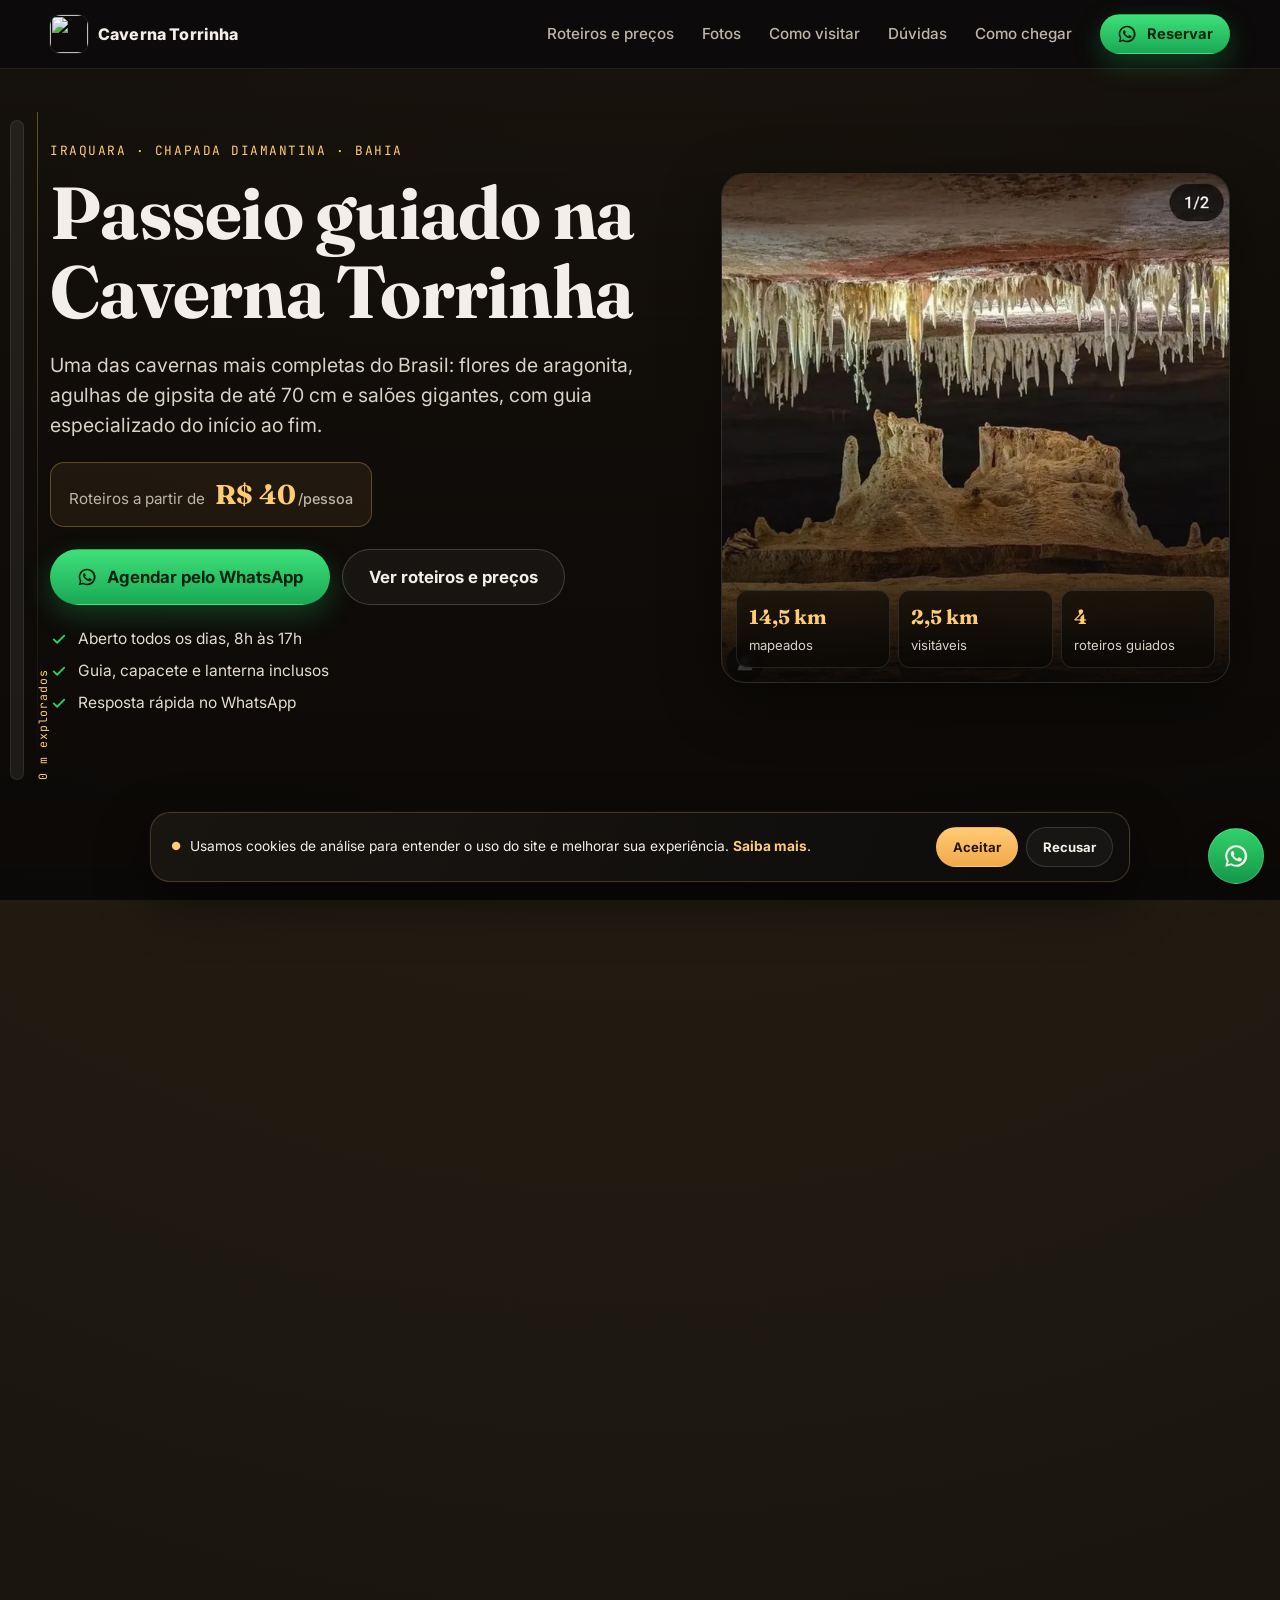
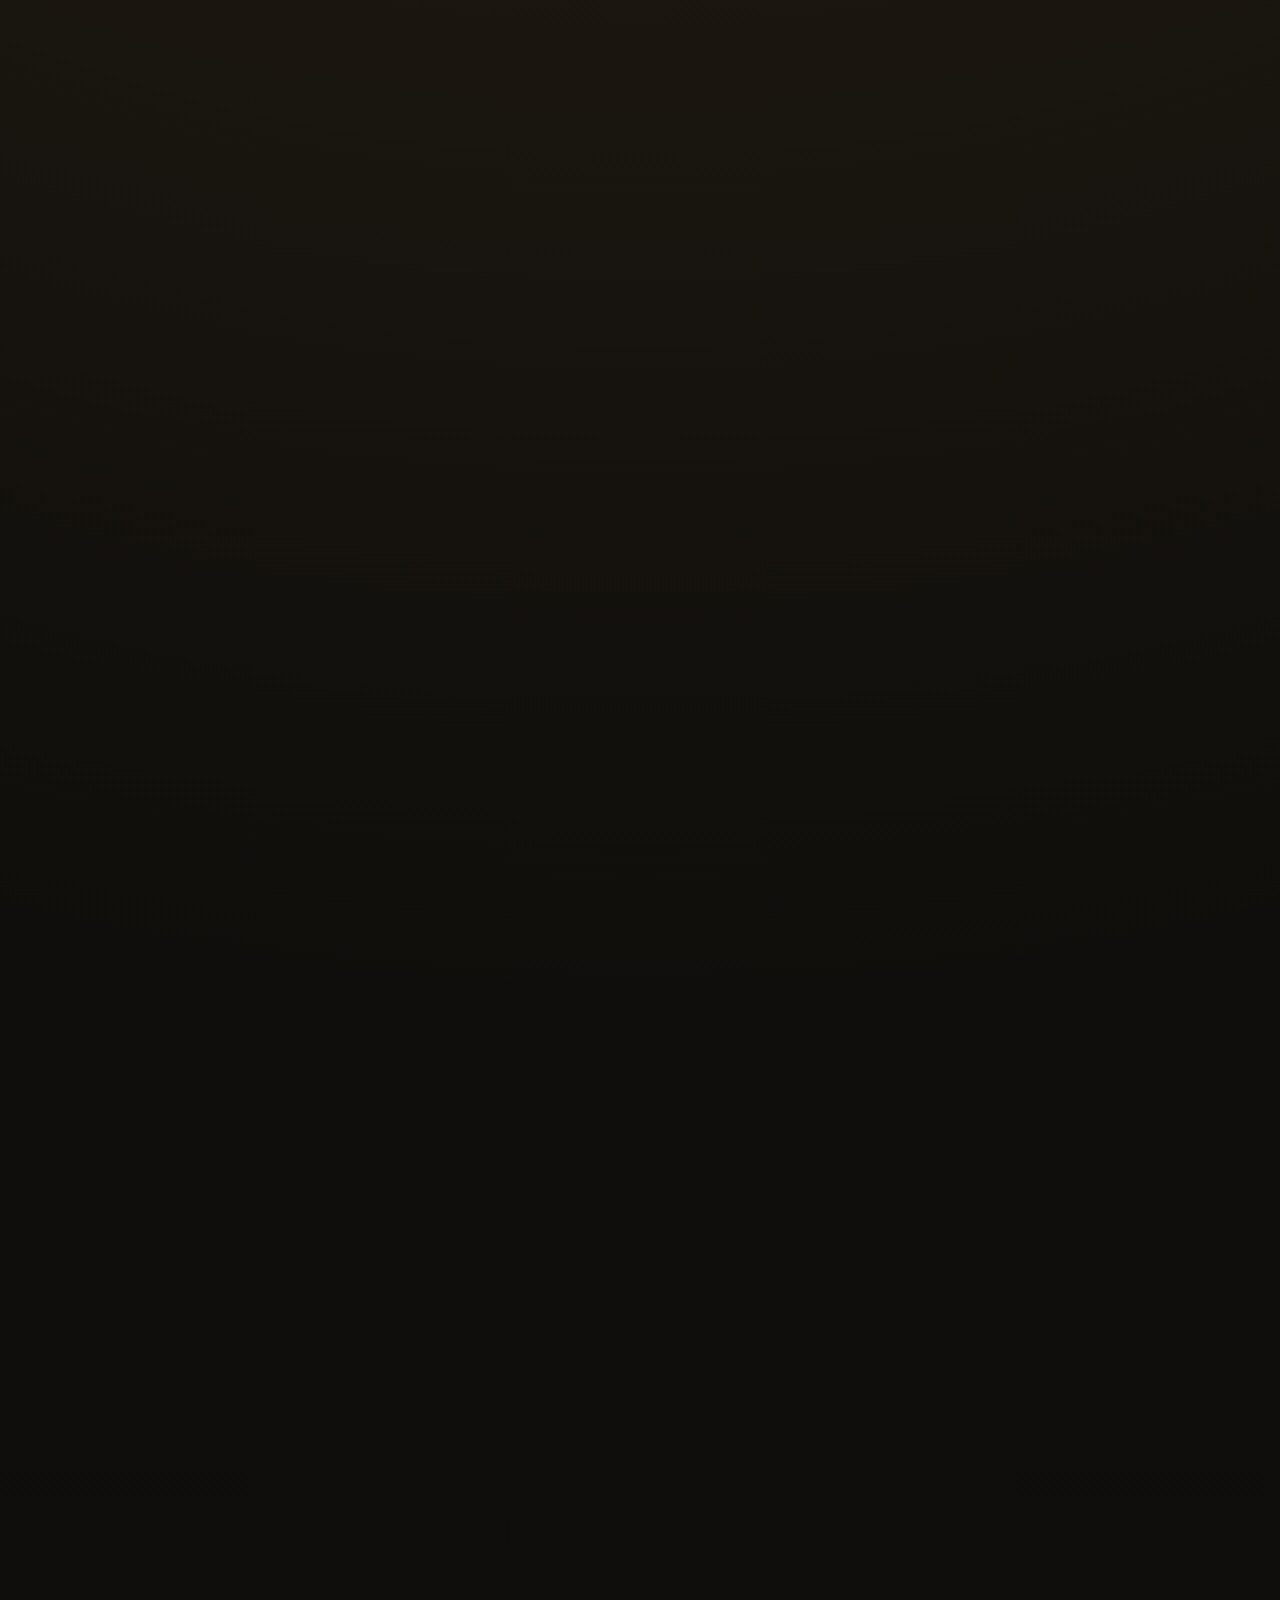
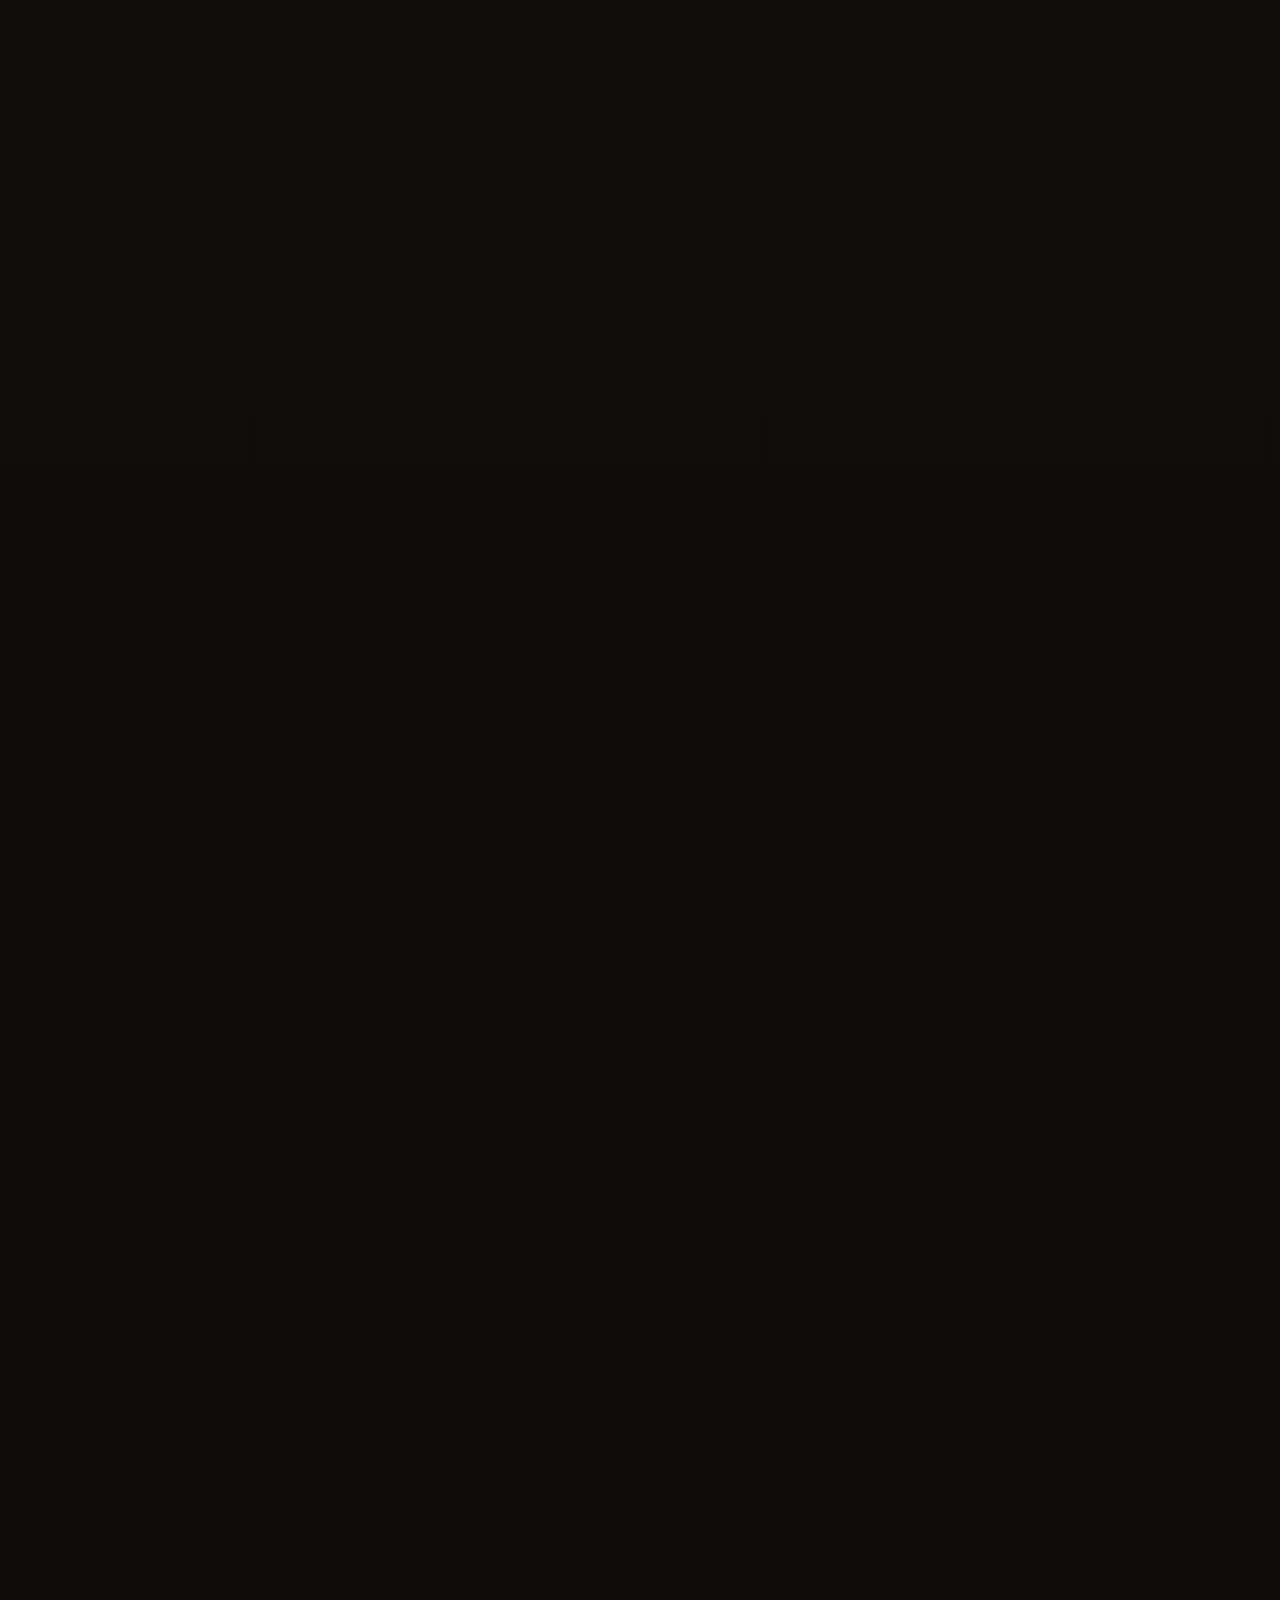
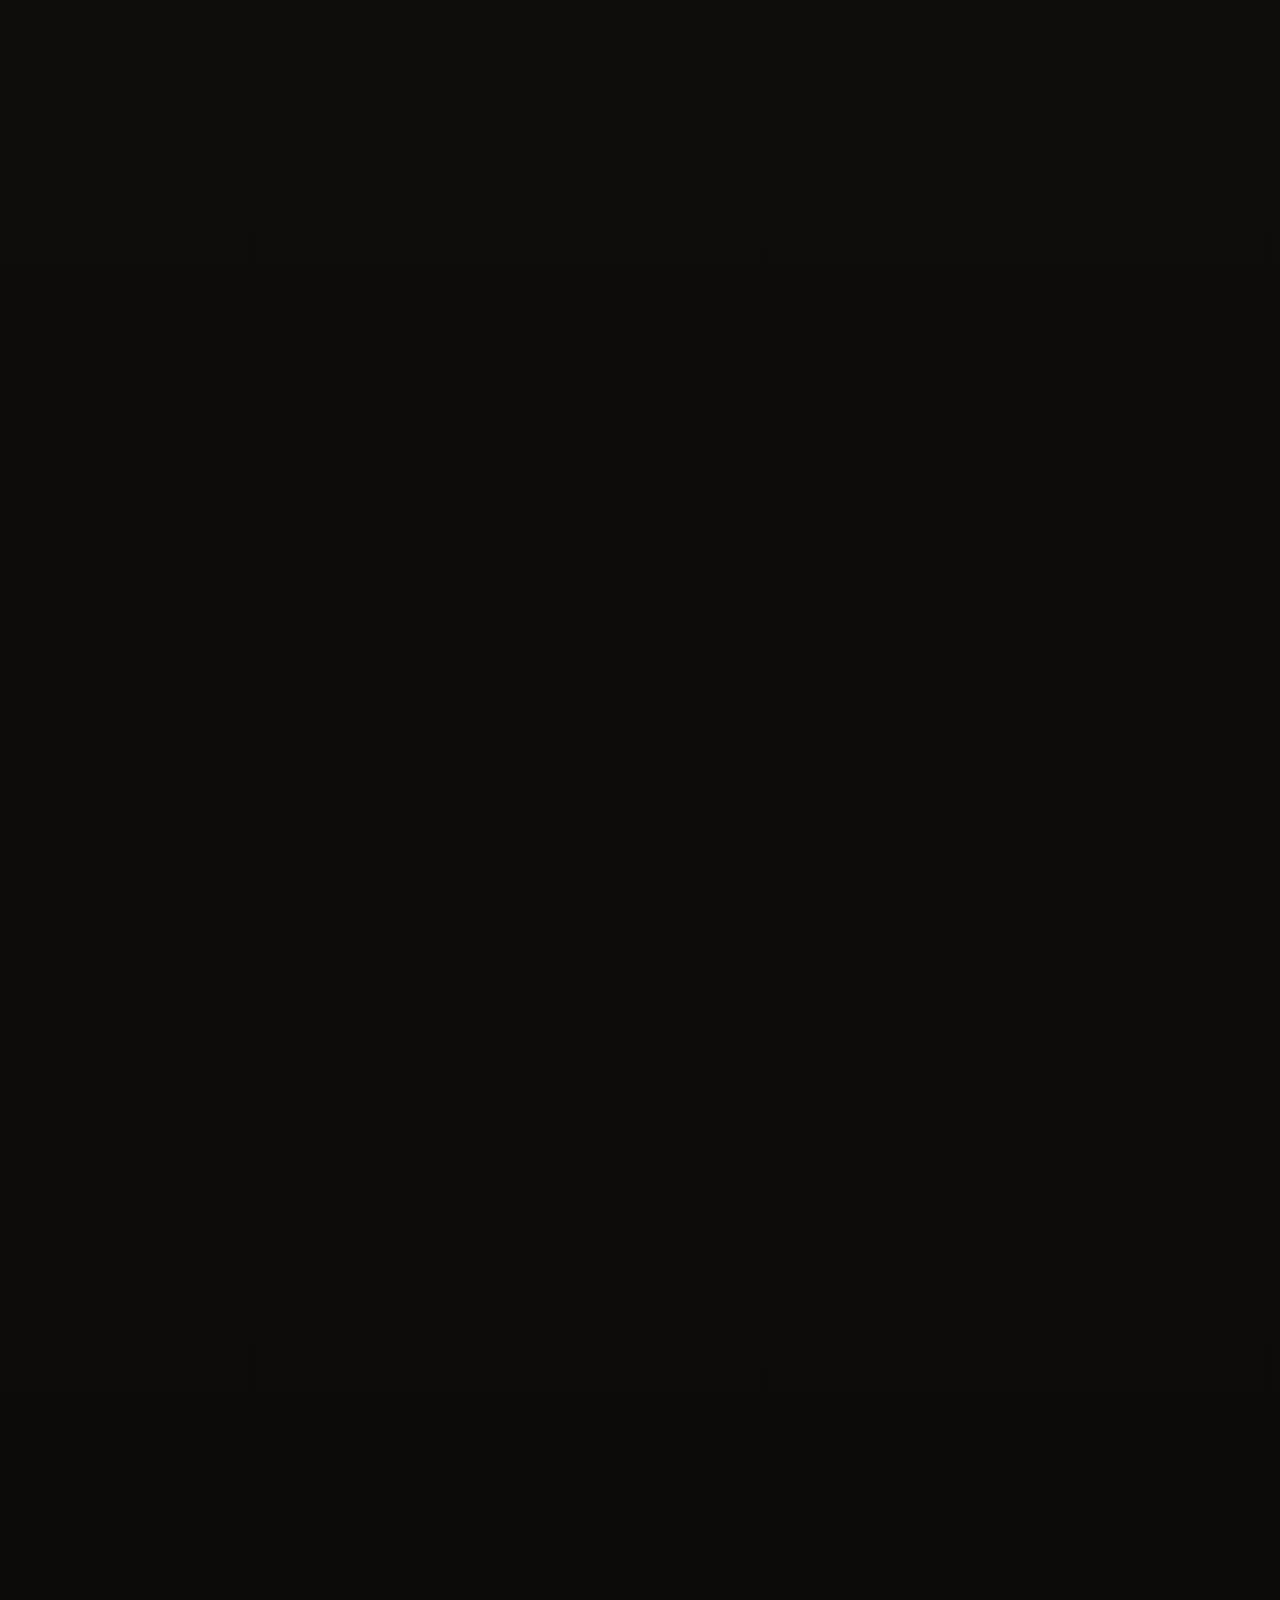
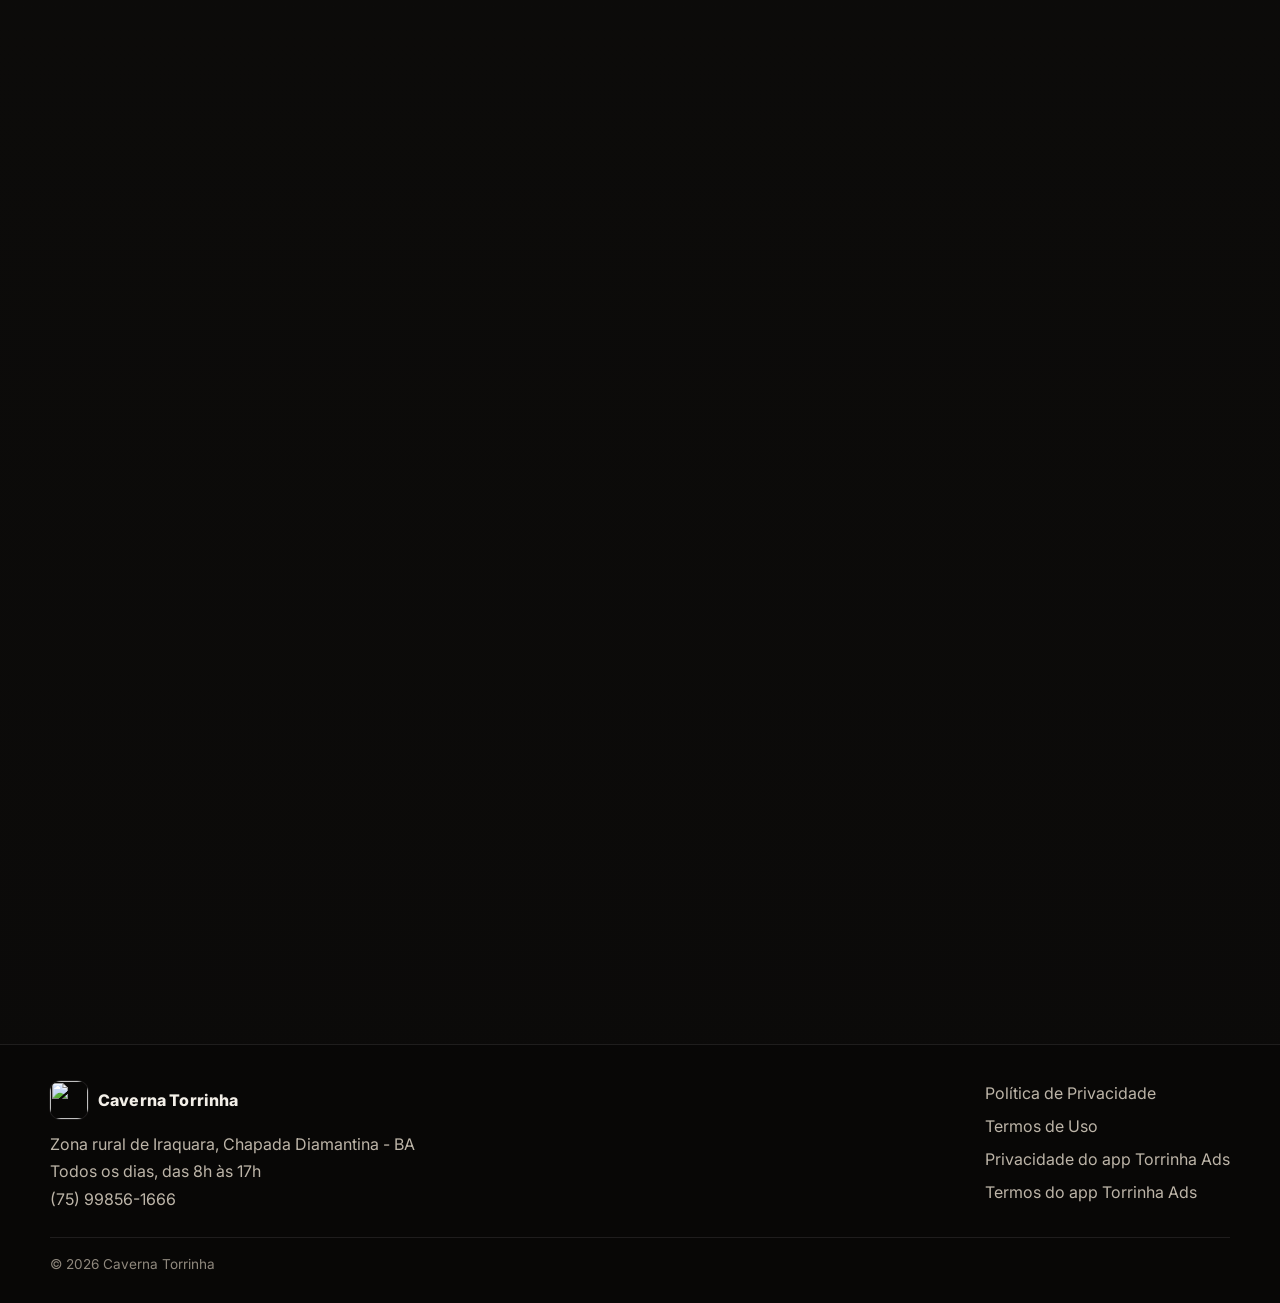
==== commit 9f6a1465: "Repagina o site para campanhas do Google Ads - Topo com preço a partir de R$ 40, CTA de WhatsApp e i" ====
--- a/index.html
+++ b/index.html
@@ -1,28 +1,35 @@
 ﻿<!doctype html>
 <html lang="pt-BR">
 <head>
-  <script src="js/consent.js"></script>
+  <meta charset="utf-8" />
+  <meta name="viewport" content="width=device-width, initial-scale=1" />
+  <script src="js/consent.js?v=20261105"></script>
   <script async src="https://www.googletagmanager.com/gtag/js?id=G-8H3PRV2P1Z"></script>
   <script>gtag('js', new Date()); gtag('config', 'G-8H3PRV2P1Z'); gtag('config', 'AW-18500249861');</script>
-  <meta charset="utf-8" />
-  <meta name="viewport" content="width=device-width, initial-scale=1" />
-  <meta name="description" content="Caverna Torrinha, uma das cavernas mais completas do Brasil, em Iraquara, Chapada Diamantina, Bahia." />
-  <title>Caverna Torrinha | Passeio de caverna em Iraquara, Chapada Diamantina</title>
+  <title>Caverna Torrinha | Passeio guiado em Iraquara, Chapada Diamantina</title>
+  <meta name="description" content="Passeio guiado na Caverna Torrinha, em Iraquara, Chapada Diamantina (BA). Roteiros a partir de R$ 40, aberto todos os dias das 8h às 17h. Capacete, lanterna e guia inclusos. Reserve pelo WhatsApp." />
   <link rel="canonical" href="https://cavernatorrinha.com/">
+  <meta name="theme-color" content="#11100d">
   <meta property="og:type" content="website">
-  <meta property="og:title" content="Caverna Torrinha | Passeio de caverna em Iraquara">
-  <meta property="og:description" content="Roteiros guiados com flores de aragonita e agulhas de gipsita. Reserve pelo WhatsApp.">
-  <meta property="og:image" content="https://cavernatorrinha.com/assets/painacio.jpeg">
+  <meta property="og:locale" content="pt_BR">
+  <meta property="og:site_name" content="Caverna Torrinha">
+  <meta property="og:title" content="Caverna Torrinha | Passeio guiado na Chapada Diamantina">
+  <meta property="og:description" content="Flores de aragonita, agulhas de gipsita e 4 roteiros guiados a partir de R$ 40. Reserve pelo WhatsApp.">
+  <meta property="og:image" content="https://cavernatorrinha.com/assets/opt/og-torrinha.jpg">
+  <meta property="og:image:width" content="1200">
+  <meta property="og:image:height" content="630">
   <meta property="og:url" content="https://cavernatorrinha.com/">
   <meta name="twitter:card" content="summary_large_image">
   <link rel="icon" type="image/png" href="assets/logo-256.png">
+  <link rel="preload" as="image" href="assets/opt/painacio-sm.webp" imagesrcset="assets/opt/painacio-sm.webp 720w, assets/opt/painacio.webp 1080w" imagesizes="(min-width: 900px) 45vw, 100vw" fetchpriority="high">
   <link rel="preconnect" href="https://fonts.googleapis.com">
   <link rel="preconnect" href="https://fonts.gstatic.com" crossorigin>
-  <link href="https://fonts.googleapis.com/css2?family=Fraunces:opsz,wght@9..144,500;9..144,700&family=Inter:wght@400;500;600;700;800&family=JetBrains+Mono:wght@500;700&display=swap" rel="stylesheet">
-  <link rel="stylesheet" href="css/style.css?v=20261005" />
+  <link href="https://fonts.googleapis.com/css2?family=Fraunces:opsz,wght@9..144,600;9..144,700&family=Inter:wght@400;500;600;700;800&family=JetBrains+Mono:wght@500&display=swap" rel="stylesheet">
+  <link rel="stylesheet" href="css/style.css?v=20261105" />
   <meta name="google-site-verification" content="hFqxfTrj_T1RgFs9ka3FHSBQKGp7HnU3VG2XKj6h06k" />
   <script>window.TRACKING_IDS = { metaPixel: '' };</script>
-  <script type="application/ld+json">{"@context":"https://schema.org","@type":"TouristAttraction","name":"Caverna Torrinha","description":"Passeio guiado pela Caverna Torrinha, em Iraquara, Chapada Diamantina, Bahia.","telephone":"+5575998561666","url":"https://cavernatorrinha.com/","image":"https://cavernatorrinha.com/assets/painacio.jpeg","address":{"@type":"PostalAddress","addressLocality":"Iraquara","addressRegion":"BA","addressCountry":"BR"},"openingHoursSpecification":{"@type":"OpeningHoursSpecification","dayOfWeek":["Monday","Tuesday","Wednesday","Thursday","Friday","Saturday","Sunday"],"opens":"08:00","closes":"17:00"}}</script>
+  <script type="application/ld+json">{"@context":"https://schema.org","@type":"TouristAttraction","name":"Caverna Torrinha","description":"Passeio guiado pela Caverna Torrinha, em Iraquara, Chapada Diamantina, Bahia. Quatro roteiros com flores de aragonita, agulhas de gipsita e helictites.","telephone":"+5575998561666","url":"https://cavernatorrinha.com/","image":"https://cavernatorrinha.com/assets/opt/og-torrinha.jpg","isAccessibleForFree":false,"priceRange":"R$ 40 - R$ 150","touristType":["Ecoturismo","Espeleoturismo"],"sameAs":["https://www.instagram.com/cavernatorrinha_oficial","https://www.facebook.com/caverna.torrinha"],"address":{"@type":"PostalAddress","addressLocality":"Iraquara","addressRegion":"BA","addressCountry":"BR"},"openingHoursSpecification":{"@type":"OpeningHoursSpecification","dayOfWeek":["Monday","Tuesday","Wednesday","Thursday","Friday","Saturday","Sunday"],"opens":"08:00","closes":"17:00"},"makesOffer":[{"@type":"Offer","name":"Roteiro do Capitão","price":"40.00","priceCurrency":"BRL"},{"@type":"Offer","name":"Roteiro Valery","price":"70.00","priceCurrency":"BRL"},{"@type":"Offer","name":"Roteiro das Raridades","price":"80.00","priceCurrency":"BRL"},{"@type":"Offer","name":"Roteiro Completo","price":"150.00","priceCurrency":"BRL"}]}</script>
+  <script type="application/ld+json">{"@context":"https://schema.org","@type":"FAQPage","mainEntity":[{"@type":"Question","name":"Quanto custa visitar a Caverna Torrinha?","acceptedAnswer":{"@type":"Answer","text":"Os roteiros custam de R$ 40 (Roteiro do Capitão) a R$ 150 (Roteiro Completo) por pessoa. Guia, capacete e lanterna estão inclusos."}},{"@type":"Question","name":"Precisa reservar?","acceptedAnswer":{"@type":"Answer","text":"A reserva não é obrigatória, exceto para grupos grandes e alta temporada. Para garantir horário, chame a equipe no WhatsApp (75) 99856-1666."}},{"@type":"Question","name":"Qual o horário de funcionamento?","acceptedAnswer":{"@type":"Answer","text":"Todos os dias, das 8h às 17h."}},{"@type":"Question","name":"Onde fica a Caverna Torrinha?","acceptedAnswer":{"@type":"Answer","text":"Na zona rural de Iraquara, Chapada Diamantina, Bahia: cerca de 15 km do centro de Iraquara, 1 km da BA-122 e 64 km de Lençóis."}}]}</script>
 </head>
 <body>
   <a class="skip" href="#conteudo">Pular para o conteúdo</a>
@@ -36,59 +43,265 @@
     <div class="fill" id="depthFill"></div>
     <div class="label" id="depthLabel">0 m explorados</div>
   </div>
-  <header>
+
+  <header class="site-header">
     <div class="wrap topbar">
-      <div class="brand"><img class="mark" src="assets/logo-256.webp" alt="Logo da Caverna Torrinha"><span>Caverna Torrinha</span></div>
-      <div class="menu-tools">
-        <button class="theme-toggle" id="menuThemeToggle" type="button" aria-pressed="false" aria-label="Alternar menu entre claro e escuro">Menu escuro</button>
-        <div class="social-links" aria-label="Redes sociais">
-          <a class="social-link" href="https://www.instagram.com/cavernatorrinha_oficial?utm_source=ig_web_button_share_sheet&igsh=ZDNlZDc0MzIxNw==" target="_blank" rel="noopener" aria-label="Instagram da Caverna Torrinha">
-            <svg viewBox="0 0 24 24" aria-hidden="true"><path d="M7.5 2A5.5 5.5 0 0 0 2 7.5v9A5.5 5.5 0 0 0 7.5 22h9a5.5 5.5 0 0 0 5.5-5.5v-9A5.5 5.5 0 0 0 16.5 2h-9Zm0 2h9A3.5 3.5 0 0 1 20 7.5v9a3.5 3.5 0 0 1-3.5 3.5h-9A3.5 3.5 0 0 1 4 16.5v-9A3.5 3.5 0 0 1 7.5 4Zm10.25.75a1.25 1.25 0 1 0 0 2.5a1.25 1.25 0 0 0 0-2.5ZM12 6.5A5.5 5.5 0 1 0 17.5 12A5.51 5.51 0 0 0 12 6.5Zm0 2A3.5 3.5 0 1 1 8.5 12A3.5 3.5 0 0 1 12 8.5Z"/></svg>
-          </a>
-          <a class="social-link" href="https://www.facebook.com/caverna.torrinha?locale=pt_BR" target="_blank" rel="noopener" aria-label="Facebook da Caverna Torrinha">
-            <svg viewBox="0 0 24 24" aria-hidden="true"><path d="M13.5 22v-8h2.7l.4-3h-3.1V8.7c0-.87.24-1.47 1.5-1.47h1.7V4.5c-.29-.04-1.28-.13-2.43-.13-2.39 0-4.03 1.46-4.03 4.14V11H8v3h2.24v8h3.26Z"/></svg>
-          </a>
-        </div>
-        <nav aria-label="Navegação principal">
-          <a href="#historia">História</a>
-          <a href="#rotas">Roteiros</a>
-          <a href="#visita">Visita</a>
-          <a href="#localizacao">Localização</a>
-          <a href="#contato">Contato</a>
-        </nav>
-      </div>
+      <a class="brand" href="#conteudo"><img class="mark" src="assets/logo-256.webp" alt="" width="38" height="38"><span>Caverna Torrinha</span></a>
+      <nav aria-label="Navegação principal">
+        <a href="#rotas">Roteiros e preços</a>
+        <a href="#galeria">Fotos</a>
+        <a href="#visita">Como visitar</a>
+        <a href="#faq">Dúvidas</a>
+        <a href="#localizacao">Como chegar</a>
+      </nav>
+      <a class="btn btn-whatsapp btn-sm header-cta" data-origem="menu" href="https://wa.me/5575998561666?text=Ol%C3%A1%21%20Vi%20o%20site%20da%20Caverna%20Torrinha%20e%20quero%20agendar%20uma%20visita." target="_blank" rel="noopener">
+        <svg viewBox="0 0 24 24" aria-hidden="true"><use href="#icon-wa"/></svg><span>Reservar</span>
+      </a>
     </div>
   </header>
 
   <main id="conteudo">
-    <section class="hero reveal">
+    <section class="hero">
       <div class="wrap grid-hero">
-        <div>
-          <div class="eyebrow">Iraquara, Chapada Diamantina, Bahia</div>
-          <h1>A caverna mais completa do Brasil</h1>
-          <p class="lead">Uma concentração rara de formações naturais, salões amplos e roteiros guiados que revelam por que a Torrinha é referência em espeleoturismo no Brasil.</p>
+        <div class="hero-text">
+          <div class="eyebrow">Iraquara · Chapada Diamantina · Bahia</div>
+          <h1>Passeio guiado na Caverna Torrinha</h1>
+          <p class="lead">Uma das cavernas mais completas do Brasil: flores de aragonita, agulhas de gipsita de até 70 cm e salões gigantes, com guia especializado do início ao fim.</p>
+          <div class="hero-price">
+            <span>Roteiros a partir de</span>
+            <strong>R$ 40<small>/pessoa</small></strong>
+          </div>
           <div class="actions">
-            <a class="btn btn-primary btn-whatsapp" data-origem="topo" href="https://wa.me/5575998561666?text=Ol%C3%A1%21%20Vi%20o%20site%20da%20Caverna%20Torrinha%20e%20quero%20agendar%20uma%20visita." target="_blank" rel="noopener">Agendar visita pelo WhatsApp</a>
-            <a class="btn btn-ghost" href="#rotas">Ver roteiros</a>
-          </div>
-          <div class="hero-badges">
-            <span class="tag">14,5 km mapeados</span>
-            <span class="tag">2,5 km visitáveis</span>
-            <span class="tag">Guia obrigatório</span>
-            <span class="tag">Até 200 visitantes/dia</span>
-          </div>
-        </div>
-        <div class="hero-panel" aria-label="Imagem ilustrativa da caverna">
-          <img class="hero-image" src="assets/painacio.jpeg" alt="Réplica natural do Morro do Pai Inácio na Caverna Torrinha" fetchpriority="high" decoding="async">
-          <div class="hero-copy">
-            <strong>Experiência guiada</strong>
-            <p>Capacete, lanterna e orientação profissional em todos os roteiros.</p>
-          </div>
+            <a class="btn btn-whatsapp btn-lg" data-origem="topo" href="https://wa.me/5575998561666?text=Ol%C3%A1%21%20Vi%20o%20site%20da%20Caverna%20Torrinha%20e%20quero%20agendar%20uma%20visita." target="_blank" rel="noopener">
+              <svg viewBox="0 0 24 24" aria-hidden="true"><use href="#icon-wa"/></svg>Agendar pelo WhatsApp
+            </a>
+            <a class="btn btn-ghost btn-lg" href="#rotas">Ver roteiros e preços</a>
+          </div>
+          <ul class="trust">
+            <li><svg viewBox="0 0 24 24" aria-hidden="true"><use href="#icon-check"/></svg>Aberto todos os dias, 8h às 17h</li>
+            <li><svg viewBox="0 0 24 24" aria-hidden="true"><use href="#icon-check"/></svg>Guia, capacete e lanterna inclusos</li>
+            <li><svg viewBox="0 0 24 24" aria-hidden="true"><use href="#icon-check"/></svg>Resposta rápida no WhatsApp</li>
+          </ul>
+        </div>
+        <div class="hero-panel">
+          <img class="hero-image" src="assets/opt/painacio-sm.webp" srcset="assets/opt/painacio-sm.webp 720w, assets/opt/painacio.webp 1080w" sizes="(min-width: 900px) 45vw, 100vw" alt="Formação que lembra o Morro do Pai Inácio dentro da Caverna Torrinha" width="1080" height="1023" fetchpriority="high" decoding="async">
           <div class="panel-data">
             <div class="stat"><strong>14,5 km</strong><span>mapeados</span></div>
-            <div class="stat"><strong>2,5 km</strong><span>acessíveis</span></div>
-            <div class="stat"><strong>200</strong><span>visitantes/dia</span></div>
-          </div>
+            <div class="stat"><strong>2,5 km</strong><span>visitáveis</span></div>
+            <div class="stat"><strong>4</strong><span>roteiros guiados</span></div>
+          </div>
+        </div>
+      </div>
+    </section>
+
+    <section id="rotas" class="reveal routes-section">
+      <div class="wrap">
+        <div class="section-head">
+          <div>
+            <div class="eyebrow">Roteiros e preços</div>
+            <h2>Escolha o seu roteiro</h2>
+          </div>
+          <p>Valores por pessoa, com guia, capacete e lanterna inclusos. Toque em um roteiro para ver os detalhes.</p>
+        </div>
+        <div class="routes">
+          <article class="card route" tabindex="0" role="button" aria-expanded="false" data-route="capitao">
+            <div class="route-top"><span class="tag">Primeira visita</span><p class="route-price"><small>R$</small>40</p></div>
+            <h3>Roteiro do Capitão</h3>
+            <p>O mais curto e histórico: estalactites, estalagmites, colunas e cortinas no trecho explorado desde 1850.</p>
+            <ul class="route-specs"><li><span>Duração</span>~1h</li><li><span>Percurso</span>~700 m</li><li><span>Esforço</span>Leve</li></ul>
+            <a class="btn btn-whatsapp" data-origem="card-capitao" href="https://wa.me/5575998561666?text=Ol%C3%A1%21%20Vi%20o%20site%20da%20Caverna%20Torrinha%20e%20quero%20saber%20sobre%20o%20Roteiro%20do%20Capit%C3%A3o." target="_blank" rel="noopener">Reservar no WhatsApp</a>
+          </article>
+          <article class="card route" tabindex="0" role="button" aria-expanded="false" data-route="valery">
+            <div class="route-top"><span class="tag">Mais fotogênico</span><p class="route-price"><small>R$</small>70</p></div>
+            <h3>Roteiro Valery</h3>
+            <p>Foco nas formações raras: flores de aragonita, helictites e agulhas de gipsita.</p>
+            <ul class="route-specs"><li><span>Duração</span>~1h30</li><li><span>Percurso</span>~1,2 km</li><li><span>Esforço</span>Moderado</li></ul>
+            <a class="btn btn-whatsapp" data-origem="card-valery" href="https://wa.me/5575998561666?text=Ol%C3%A1%21%20Vi%20o%20site%20da%20Caverna%20Torrinha%20e%20quero%20saber%20sobre%20o%20Roteiro%20Valery." target="_blank" rel="noopener">Reservar no WhatsApp</a>
+          </article>
+          <article class="card route" tabindex="0" role="button" aria-expanded="false" data-route="raridades">
+            <div class="route-top"><span class="tag">Formações únicas</span><p class="route-price"><small>R$</small>80</p></div>
+            <h3>Roteiro das Raridades</h3>
+            <p>Bolha de calcita com flor de aragonita dentro, Salão dos Vulcões, helictite com flor na ponta e a réplica do Morro do Pai Inácio.</p>
+            <ul class="route-specs"><li><span>Duração</span>~1h40</li><li><span>Percurso</span>~2 km</li><li><span>Esforço</span>Moderado</li></ul>
+            <a class="btn btn-whatsapp" data-origem="card-raridades" href="https://wa.me/5575998561666?text=Ol%C3%A1%21%20Vi%20o%20site%20da%20Caverna%20Torrinha%20e%20quero%20saber%20sobre%20o%20Roteiro%20das%20Raridades." target="_blank" rel="noopener">Reservar no WhatsApp</a>
+          </article>
+          <article class="card route route--featured" tabindex="0" role="button" aria-expanded="false" data-route="completo">
+            <div class="route-top"><span class="tag tag--solid">Mais completo</span><p class="route-price"><small>R$</small>150</p></div>
+            <h3>Roteiro Completo</h3>
+            <p>Reúne todos os roteiros anteriores e entrega a imersão mais ampla da Torrinha.</p>
+            <ul class="route-specs"><li><span>Duração</span>até 2h30</li><li><span>Percurso</span>~3 km</li><li><span>Esforço</span>Moderado a avançado</li></ul>
+            <a class="btn btn-whatsapp" data-origem="card-completo" href="https://wa.me/5575998561666?text=Ol%C3%A1%21%20Vi%20o%20site%20da%20Caverna%20Torrinha%20e%20quero%20saber%20sobre%20o%20Roteiro%20Completo." target="_blank" rel="noopener">Reservar no WhatsApp</a>
+          </article>
+        </div>
+        <p class="fine-print">Valores informados pela equipe e sujeitos a confirmação no momento da reserva.</p>
+      </div>
+    </section>
+
+    <section id="destaques" class="reveal">
+      <div class="wrap">
+        <div class="section-head">
+          <div>
+            <div class="eyebrow">Formações</div>
+            <h2>O que torna a Torrinha única</h2>
+          </div>
+          <p>Uma concentração rara de formações que fazem da Torrinha referência em espeleoturismo no Brasil.</p>
+        </div>
+        <div class="features">
+          <div class="feature-card">
+            <img src="assets/opt/flor-sm.webp" alt="Flor de aragonita" loading="lazy" decoding="async" width="720" height="960">
+            <div><span class="tag">Rara</span><h3>Flor de aragonita</h3><p>Uma das maiores pétalas do mundo e a terceira maior flor de aragonita já registrada.</p></div>
+          </div>
+          <div class="feature-card">
+            <img src="assets/opt/agulha-1-sm.webp" alt="Agulhas de gipsita" loading="lazy" decoding="async" width="720" height="900">
+            <div><span class="tag">Gigante</span><h3>Agulhas de gipsita</h3><p>Algumas peças chegam perto de 70 cm, entre as mais notáveis desse tipo de formação.</p></div>
+          </div>
+          <div class="feature-card">
+            <img src="assets/opt/3flor-sm.webp" alt="Helictites e flores minerais" loading="lazy" decoding="async" width="720" height="900">
+            <div><span class="tag">Surpreendente</span><h3>Helictites e flores</h3><p>Estruturas que crescem em direções improváveis e criam um desenho quase escultórico.</p></div>
+          </div>
+          <div class="feature-card">
+            <img src="assets/opt/painacio-sm.webp" alt="Réplica natural do Morro do Pai Inácio" loading="lazy" decoding="async" width="720" height="682">
+            <div><span class="tag">Cartão-postal</span><h3>Réplica do Pai Inácio</h3><p>Uma formação que lembra o símbolo da Chapada, além de colunas, cortinas e bolhas de calcita.</p></div>
+          </div>
+        </div>
+      </div>
+    </section>
+
+    <section id="galeria" class="reveal">
+      <div class="wrap">
+        <div class="section-head">
+          <div>
+            <div class="eyebrow">Galeria</div>
+            <h2>Conheça a Torrinha por dentro</h2>
+          </div>
+          <p>Toque nas fotos para ampliar.</p>
+        </div>
+        <div class="gallery">
+          <button class="shot shot--wide" type="button" data-full="assets/opt/salao-branco.webp" aria-label="Ampliar foto do salão principal"><img src="assets/opt/salao-branco-sm.webp" alt="Salão principal da Caverna Torrinha" loading="lazy" decoding="async"></button>
+          <button class="shot" type="button" data-full="assets/opt/3flor.webp" aria-label="Ampliar foto das formações raras"><img src="assets/opt/3flor-sm.webp" alt="Formações raras da Caverna Torrinha" loading="lazy" decoding="async"></button>
+          <button class="shot" type="button" data-full="assets/opt/vulcao.webp" aria-label="Ampliar foto do Salão dos Vulcões"><img src="assets/opt/vulcao-sm.webp" alt="Interior iluminado da Caverna Torrinha" loading="lazy" decoding="async"></button>
+          <button class="shot" type="button" data-full="assets/opt/flor.webp" aria-label="Ampliar foto da flor de aragonita"><img src="assets/opt/flor-sm.webp" alt="Flor de aragonita da Caverna Torrinha" loading="lazy" decoding="async"></button>
+          <button class="shot" type="button" data-full="assets/opt/agulha-1.webp" aria-label="Ampliar foto das agulhas de gipsita"><img src="assets/opt/agulha-1-sm.webp" alt="Agulhas de gipsita da Caverna Torrinha" loading="lazy" decoding="async"></button>
+          <button class="shot" type="button" data-full="assets/opt/bolha.webp" aria-label="Ampliar foto da bolha de calcita"><img src="assets/opt/bolha-sm.webp" alt="Bolha de calcita da Caverna Torrinha" loading="lazy" decoding="async"></button>
+          <button class="shot" type="button" data-full="assets/opt/cavidade.webp" aria-label="Ampliar foto da cavidade"><img src="assets/opt/cavidade-sm.webp" alt="Cavidade da Caverna Torrinha" loading="lazy" decoding="async"></button>
+          <button class="shot" type="button" data-full="assets/opt/cristal.webp" aria-label="Ampliar foto dos cristais"><img src="assets/opt/cristal-sm.webp" alt="Cristais da Caverna Torrinha" loading="lazy" decoding="async"></button>
+          <button class="shot" type="button" data-full="assets/opt/drinki.webp" aria-label="Ampliar foto das formações rochosas"><img src="assets/opt/drinki-sm.webp" alt="Detalhe das formações rochosas da Caverna Torrinha" loading="lazy" decoding="async"></button>
+        </div>
+      </div>
+    </section>
+
+    <section id="visita" class="reveal">
+      <div class="wrap">
+        <div class="section-head">
+          <div>
+            <div class="eyebrow">Como visitar</div>
+            <h2>Reservar é simples</h2>
+          </div>
+          <p>Sem cadastro e sem pagamento pelo site: você combina tudo direto com a equipe.</p>
+        </div>
+        <ol class="steps">
+          <li><span class="step-n">1</span><div><h3>Escolha o roteiro</h3><p>Do Capitão (1h, R$ 40) ao Completo (até 2h30, R$ 150).</p></div></li>
+          <li><span class="step-n">2</span><div><h3>Chame no WhatsApp</h3><p>Informe a data e o número de pessoas. Reserva obrigatória só para grupos grandes e alta temporada.</p></div></li>
+          <li><span class="step-n">3</span><div><h3>Chegue com antecedência</h3><p>Use calçado fechado e leve apenas água. Guia, capacete e lanterna são fornecidos.</p></div></li>
+        </ol>
+        <div class="info-grid">
+          <div class="info-item"><strong>Funcionamento</strong>Todos os dias, das 8h às 17h.</div>
+          <div class="info-item"><strong>Segurança</strong>Guia obrigatório, equipamentos fornecidos, saídas sinalizadas e equipe treinada.</div>
+          <div class="info-item"><strong>Crianças</strong>Devem estar acompanhadas de um adulto responsável durante toda a visita.</div>
+          <div class="info-item"><strong>Acessibilidade</strong>Terreno irregular e escadas; pode haver limitação para mobilidade reduzida.</div>
+          <div class="info-item"><strong>O que levar</strong>Apenas água durante o passeio, para preservar as formações.</div>
+          <div class="info-item"><strong>Estrutura</strong>Recepção, restaurante e cafeteria com vista para o paredão.</div>
+        </div>
+        <div class="cta-band">
+          <div><strong>Pronto para explorar?</strong><span>Fale com a equipe e garanta seu horário.</span></div>
+          <a class="btn btn-whatsapp btn-lg" data-origem="faixa-visita" href="https://wa.me/5575998561666?text=Ol%C3%A1%21%20Vi%20o%20site%20da%20Caverna%20Torrinha%20e%20quero%20agendar%20uma%20visita." target="_blank" rel="noopener"><svg viewBox="0 0 24 24" aria-hidden="true"><use href="#icon-wa"/></svg>Agendar pelo WhatsApp</a>
+        </div>
+      </div>
+    </section>
+
+    <section id="depoimentos" class="reveal">
+      <div class="wrap">
+        <div class="section-head">
+          <div>
+            <div class="eyebrow">Depoimentos</div>
+            <h2>Quem visitou recomenda</h2>
+          </div>
+        </div>
+        <div class="quotes">
+          <blockquote class="quote">“Foi uma experiência maravilhosa conhecer a gruta da Torrinha, guia gentil, atencioso e paciente, com muito conhecimento sobre o local.”<cite>Ana Maria, Brasília-DF</cite></blockquote>
+          <blockquote class="quote">“Local sensacional, com atendimento atencioso, boa estrutura e guias acompanhando tudo com cuidado.”<cite>Arturo Costa</cite></blockquote>
+          <blockquote class="quote">“Uma experiência incrível, com uma guia que explicou muito bem os detalhes e as curiosidades da caverna.”<cite>Experimentar o Mundo</cite></blockquote>
+          <blockquote class="quote">“A organização da visita foi ótima e o roteiro completo entrega muita informação sem ficar cansativo.”<cite>Visitante, Chapada Diamantina</cite></blockquote>
+          <blockquote class="quote">“Caverna Torrinha é um dos meus lugares prediletos, um lugar de paz, aconchego e leveza! Uma conexão incrível com a natureza.”<cite>Simone, Iraquara-BA</cite></blockquote>
+          <blockquote class="quote">“Um lugar especial e pouco divulgado, que vale a visita para quem quer conhecer a região por conta própria.”<cite>Cleber “Sr. Guides” Guides</cite></blockquote>
+        </div>
+      </div>
+    </section>
+
+    <section id="videos" class="reveal">
+      <div class="wrap">
+        <div class="section-head">
+          <div>
+            <div class="eyebrow">Vídeos</div>
+            <h2>Veja antes de ir</h2>
+          </div>
+          <p>Conheça a experiência e o ambiente da caverna.</p>
+        </div>
+        <div class="video-grid">
+          <article class="card video-card">
+            <div class="video-frame"><video controls preload="none" playsinline poster="assets/opt/salao-branco-sm.webp"><source src="assets/explicacao.mp4" type="video/mp4">Seu navegador não suporta vídeo HTML5.</video></div>
+            <h3>Como é o passeio</h3>
+          </article>
+          <article class="card video-card">
+            <div class="video-frame"><video controls preload="none" playsinline poster="assets/opt/vulcao-sm.webp"><source src="assets/torrinha.mp4" type="video/mp4">Seu navegador não suporta vídeo HTML5.</video></div>
+            <h3>A Torrinha por dentro</h3>
+          </article>
+          <article class="card video-card">
+            <div class="video-frame"><video controls preload="none" playsinline poster="assets/opt/cavidade-sm.webp"><source src="assets/marcelo.mp4" type="video/mp4">Seu navegador não suporta vídeo HTML5.</video></div>
+            <h3>Um pouco sobre a nossa caverna</h3>
+          </article>
+        </div>
+      </div>
+    </section>
+
+    <section id="faq" class="reveal">
+      <div class="wrap faq-wrap">
+        <div class="section-head">
+          <div>
+            <div class="eyebrow">Dúvidas</div>
+            <h2>Perguntas frequentes</h2>
+          </div>
+        </div>
+        <div class="faq-list">
+          <details><summary>Quanto custa visitar a caverna?</summary><p>De R$ 40 (Roteiro do Capitão) a R$ 150 (Roteiro Completo) por pessoa. Guia, capacete e lanterna estão inclusos.</p></details>
+          <details><summary>Precisa reservar com antecedência?</summary><p>A reserva não é obrigatória, exceto para grupos grandes e alta temporada. Para garantir seu horário, chame a equipe no WhatsApp.</p></details>
+          <details><summary>Qual roteiro escolher?</summary><p>Para uma primeira visita rápida, o Roteiro do Capitão. Para ver as formações raras, Valery ou Raridades. Para a experiência mais ampla, o Roteiro Completo.</p></details>
+          <details><summary>Existe restrição para visitar a caverna?</summary><p>O terreno irregular e as escadas podem limitar pessoas com mobilidade reduzida, e crianças devem estar acompanhadas de um adulto responsável.</p></details>
+          <details><summary>Dá para fazer com claustrofobia?</summary><p>A visita é orientada por guia e a equipe é treinada para apoiar visitantes com claustrofobia. O conforto varia conforme o roteiro escolhido.</p></details>
+          <details><summary>O que levar e como ir vestido?</summary><p>Calçado fechado e mãos livres. Durante o passeio, leve apenas água, para preservar as formações.</p></details>
+          <details><summary>Dá para combinar com outras atrações no mesmo dia?</summary><p>Sim. Dependendo do roteiro e do tempo disponível, é possível combinar com outros atrativos da Chapada, como Lapa Doce e Pratinha.</p></details>
+        </div>
+      </div>
+    </section>
+
+    <section id="localizacao" class="reveal">
+      <div class="wrap">
+        <div class="section-head">
+          <div>
+            <div class="eyebrow">Como chegar</div>
+            <h2>Onde fica a Torrinha</h2>
+          </div>
+          <p>Zona rural de Iraquara, Chapada Diamantina, Bahia.</p>
+        </div>
+        <div class="two-col">
+          <div class="card location-card">
+            <p><strong>Endereço:</strong> Caverna Torrinha, zona rural de Iraquara - BA</p>
+            <p><strong>Referências:</strong> 15 km do centro de Iraquara e 1 km da BA-122.</p>
+            <p><strong>Distância de Lençóis:</strong> cerca de 64 km.</p>
+            <p><strong>Horário:</strong> todos os dias, das 8h às 17h.</p>
+            <a class="btn btn-ghost" href="https://www.google.com/maps/dir/?api=1&destination=Caverna%20Torrinha%2C%20Iraquara%20-%20BA" target="_blank" rel="noopener" data-origem="rota-maps">Abrir rota no Google Maps</a>
+          </div>
+          <iframe class="map" title="Mapa da Caverna Torrinha" loading="lazy" referrerpolicy="no-referrer-when-downgrade" src="https://www.google.com/maps?q=Caverna%20Torrinha,%20Iraquara%20-%20BA&output=embed"></iframe>
         </div>
       </div>
     </section>
@@ -100,250 +313,11 @@
             <div class="eyebrow">História</div>
             <h2>Da descoberta ao mapeamento completo</h2>
           </div>
-          <p>Um percurso marcado por exploração antiga, uma descoberta decisiva em 1992 e o reconhecimento das formações raras que tornaram a caverna conhecida internacionalmente.</p>
         </div>
         <div class="timeline">
-          <div class="card">Descoberta em <strong>1850</strong>, explorada inicialmente pelo Capitão José de Fulor até cerca de 600 metros, no trecho hoje conhecido como <strong>Roteiro do Capitão</strong>.</div>
-          <div class="card">Em <strong>1992</strong>, a espeleóloga francesa Valery Nayon encontrou uma passagem estreita que revelou grandes salões internos e permitiu mapear o restante da caverna.</div>
-          <div class="card">Hoje são <strong>14,5 km mapeados</strong>, com <strong>2,5 km acessíveis</strong> à visitação, dentro da APA Marimbus-Iraquara, ao norte do Parque Nacional da Chapada Diamantina.</div>
-        </div>
-        <div class="feature-band">
-          <div class="feature">
-            <span>Proteção ambiental</span>
-            <strong>APA Marimbus-Iraquara</strong>
-          </div>
-          <div class="feature">
-            <span>Base turística</span>
-            <strong>Caverna Torrinha</strong>
-          </div>
-          <div class="feature">
-            <span>Referência regional</span>
-            <strong>Chapada Diamantina</strong>
-          </div>
-        </div>
-      </div>
-    </section>
-
-    <section id="destaques" class="reveal">
-      <div class="wrap">
-        <div class="section-head">
-          <div>
-            <div class="eyebrow">Formações</div>
-            <h2>O que torna a Torrinha única</h2>
-          </div>
-          <p>Descubra as formações que tornam a visita à Torrinha uma experiência única.</p>
-        </div>
-        <div class="cards">
-          <div class="card">
-            <span class="tag">Rara</span>
-            <h3>Flor de aragonita</h3>
-            <p>Uma das maiores pétalas do mundo e a terceira maior flor de aragonita já registrada, com presença marcante em salões de destaque.</p>
-          </div>
-          <div class="card">
-            <span class="tag">Gigante</span>
-            <h3>Agulhas de gipsita</h3>
-            <p>Algumas peças chegam perto de 70 cm, o que coloca a caverna entre os locais mais notáveis para esse tipo de formação.</p>
-          </div>
-          <div class="card">
-            <span class="tag">Surpreendente</span>
-            <h3>Helictites e flores</h3>
-            <p>Estruturas que crescem em direções improváveis e criam um desenho quase escultórico em meio às galerias.</p>
-          </div>
-          <div class="card">
-            <span class="tag">Cartão-postal</span>
-            <h3>Réplica do Morro do Pai Inácio</h3>
-            <p>Além de estalactites, estalagmites, colunas, cortinas, cabelo de anjo e bolhas de calcita, o passeio inclui essa formação simbólica da Chapada.</p>
-          </div>
-        </div>
-      </div>
-    </section>
-
-    <section id="rotas" class="reveal routes-section">
-      <div class="wrap">
-        <div class="section-head">
-          <div>
-            <div class="eyebrow">Roteiros</div>
-            <h2>Quatro formas de explorar a caverna</h2>
-          </div>
-          <p>Compare os roteiros e escolha o que combina com seu tempo e disposição.</p>
-        </div>
-        <div class="routes">
-          <article class="card route" tabindex="0" role="button" aria-expanded="false" data-route="capitao">
-            <h3>Roteiro do Capitão</h3>
-            <p>O mais curto e antigo, com estalactites, estalagmites, colunas e cortinas. Descoberto pelo Capitão José de Fulor.</p>
-            <ul><li>Acesso a pé: cerca de 700 m</li><li>Duração média: 1h</li><li>Esforço: leve</li></ul>
-            <p class="route-price"><strong>Valor por pessoa:</strong> R$ 40,00</p>
-            <a class="btn btn-whatsapp" data-origem="card-capitao" href="https://wa.me/5575998561666?text=Ol%C3%A1%21%20Vi%20o%20site%20da%20Caverna%20Torrinha%20e%20quero%20saber%20sobre%20o%20Roteiro%20do%20Capit%C3%A3o." target="_blank" rel="noopener">Reservar este roteiro no WhatsApp</a>
-            <div class="route-meta"><span>Ideal para primeira visita</span><span>Trecho histórico</span></div>
-          </article>
-          <article class="card route" tabindex="0" role="button" aria-expanded="false" data-route="valery">
-            <h3>Roteiro Valery</h3>
-            <p>Foco nas formações raras, como flores de aragonita, helictites e agulhas de gipsita.</p>
-            <ul><li>Acesso a pé: cerca de 1,2 km</li><li>Duração média: 1h30</li><li>Esforço: moderado</li></ul>
-            <p class="route-price"><strong>Valor por pessoa:</strong> R$ 70,00</p>
-            <a class="btn btn-whatsapp" data-origem="card-valery" href="https://wa.me/5575998561666?text=Ol%C3%A1%21%20Vi%20o%20site%20da%20Caverna%20Torrinha%20e%20quero%20saber%20sobre%20o%20Roteiro%20Valery." target="_blank" rel="noopener">Reservar este roteiro no WhatsApp</a>
-            <div class="route-meta"><span>Formações raras</span><span>Mais fotogênico</span></div>
-          </article>
-          <article class="card route" tabindex="0" role="button" aria-expanded="false" data-route="raridades">
-            <h3>Roteiro das Raridades</h3>
-            <p>Inclui a bolha de calcita com flor de aragonita dentro, o Salão dos Vulcões, helictite com flor na ponta e a réplica do Morro do Pai Inácio.</p>
-            <ul><li>Acesso: cerca de 2,0 km</li><li>Duração média: 1h40min</li><li>Esforço: Moderado</li></ul>
-            <p class="route-price"><strong>Valor por pessoa:</strong> R$ 80,00</p>
-            <a class="btn btn-whatsapp" data-origem="card-raridades" href="https://wa.me/5575998561666?text=Ol%C3%A1%21%20Vi%20o%20site%20da%20Caverna%20Torrinha%20e%20quero%20saber%20sobre%20o%20Roteiro%20das%20Raridades." target="_blank" rel="noopener">Reservar este roteiro no WhatsApp</a>
-            <div class="route-meta"><span>Para quem quer detalhes</span><span>Salões internos</span></div>
-          </article>
-          <article class="card route" tabindex="0" role="button" aria-expanded="false" data-route="completo">
-            <h3>Roteiro Completo</h3>
-            <p>Reúne todos os roteiros anteriores e entrega a experiência mais ampla da Torrinha.</p>
-            <ul><li>Acesso: cerca de 3,0 km</li><li>Duração: até 2h30</li><li>Esforço: moderado a avançado</li></ul>
-            <p class="route-price"><strong>Valor por pessoa:</strong> R$ 150,00</p>
-            <a class="btn btn-whatsapp" data-origem="card-completo" href="https://wa.me/5575998561666?text=Ol%C3%A1%21%20Vi%20o%20site%20da%20Caverna%20Torrinha%20e%20quero%20saber%20sobre%20o%20Roteiro%20Completo." target="_blank" rel="noopener">Reservar este roteiro no WhatsApp</a>
-            <div class="route-meta"><span>Visão total da caverna</span><span>Melhor imersão</span></div>
-          </article>
-        </div>
-      </div>
-    </section>
-
-    <section id="visita" class="reveal">
-      <div class="wrap">
-        <div class="section-head">
-          <div>
-            <div class="eyebrow">Visitação</div>
-            <h2>Informações práticas para planejar o passeio</h2>
-          </div>
-          <p>Confira os principais detalhes para planejar sua visita.</p>
-        </div>
-        <div class="info-grid">
-          <div class="info-item"><strong>Funcionamento</strong>Todos os dias, das 8h às 17h.</div>
-          <div class="info-item"><strong>Reservas</strong>Não obrigatórias, exceto para grupos grandes ou alta temporada.</div>
-          <div class="info-item"><strong>Preços</strong>De R$ 40 ao passeio mais simples até R$ 150 no roteiro completo.</div>
-          <div class="info-item"><strong>Segurança</strong>Guia obrigatório, capacete e lanterna fornecidos, saídas sinalizadas e equipe treinada.</div>
-          <div class="info-item"><strong>Acessibilidade</strong>Terreno irregular e escadas; pode ter limitação para mobilidade reduzida.</div>
-          <div class="info-item"><strong>Levar</strong>Apenas água durante o passeio, para preservar as formações.</div>
-          <div class="info-item"><strong>Crianças</strong>Devem estar acompanhadas de um adulto responsável durante toda a visita.</div>
-          <div class="info-item"><strong>Clima interno</strong>A caverna mantém temperatura mais estável que a área externa, o que ajuda no conforto da visita guiada.</div>
-        </div>
-        <div class="note-band">
-          <strong>Dica prática:</strong> reserve um horário que permita chegar com antecedência, vestir calçado fechado e manter as mãos livres durante o percurso.
-        </div>
-      </div>
-    </section>
-
-    <section id="galeria" class="reveal">
-      <div class="wrap">
-        <div class="section-head">
-          <div>
-            <div class="eyebrow">Galeria</div>
-            <h2>Conheça a Caverna Torrinha por dentro</h2>
-          </div>
-          <p>Veja algumas das formações e dos salões que fazem da Torrinha uma experiência única na Chapada Diamantina.</p>
-        </div>
-        <div class="gallery">
-          <button class="shot" type="button" data-full="assets/salao-branco.jpg" aria-label="Abrir imagem do Salão principal em tela cheia"><img src="assets/salao-branco.jpg" alt="Salão principal da Caverna Torrinha" loading="lazy" decoding="async"></button>
-          <button class="shot" type="button" data-full="assets/3flor.jpg" aria-label="Abrir imagem das formações raras em tela cheia"><img src="assets/3flor.jpg" alt="Formações raras da Caverna Torrinha" loading="lazy" decoding="async"></button>
-          <button class="shot" type="button" data-full="assets/vulcao.jpg" aria-label="Abrir imagem do interior iluminado em tela cheia"><img src="assets/vulcao.jpg" alt="Interior iluminado da Caverna Torrinha" loading="lazy" decoding="async"></button>
-          <button class="shot" type="button" data-full="assets/flor.png" aria-label="Abrir imagem da flor em tela cheia"><img src="assets/flor.png" alt="Flor de aragonita da Caverna Torrinha" loading="lazy" decoding="async"></button>
-          <button class="shot" type="button" data-full="assets/agulha-1.jpg" aria-label="Abrir imagem das agulhas em tela cheia"><img src="assets/agulha-1.jpg" alt="Agulhas de gipsita da Caverna Torrinha" loading="lazy" decoding="async"></button>
-          <button class="shot" type="button" data-full="assets/bolha.jpg" aria-label="Abrir imagem da bolha em tela cheia"><img src="assets/bolha.jpg" alt="Bolha de calcita da Caverna Torrinha" loading="lazy" decoding="async"></button>
-          <button class="shot" type="button" data-full="assets/cavidade.jpg" aria-label="Abrir imagem da cavidade em tela cheia"><img src="assets/cavidade.jpg" alt="Cavidade da Caverna Torrinha" loading="lazy" decoding="async"></button>
-          <button class="shot" type="button" data-full="assets/cristal.png" aria-label="Abrir imagem dos cristais em tela cheia"><img src="assets/cristal.png" alt="Cristais da Caverna Torrinha" loading="lazy" decoding="async"></button>
-          <button class="shot" type="button" data-full="assets/drinki.jpg" aria-label="Abrir detalhe das formações rochosas em tela cheia"><img src="assets/drinki.jpg" alt="Detalhe das formações rochosas da Caverna Torrinha" loading="lazy" decoding="async"></button>
-        </div>
-      </div>
-    </section>
-
-    <section id="depoimentos" class="reveal">
-      <div class="wrap">
-        <div class="section-head">
-          <div>
-            <div class="eyebrow">Depoimentos</div>
-          <h2>Impressões de visitantes</h2>
-          </div>
-        </div>
-        <div class="cards">
-          <blockquote class="card">"Caverna Torrinha é um dos meus lugares prediletos, um lugar de paz, aconchego e leveza! Uma conexão incrível com a natureza." <br><strong>Simone, Iraquara-BA</strong></blockquote>
-          <blockquote class="card">"Foi uma experiência maravilhosa conhecer a gruta da Torrinha, guia gentil, atencioso e paciente, com muito conhecimento sobre o local." <br><strong>Ana Maria, Brasília-DF</strong></blockquote>
-          <blockquote class="card">"Em meio à escuridão total, com faroletes iluminando o caminho, senti como se estivesse realmente explorando as profundezas da Terra."</blockquote>
-          <blockquote class="card">"A organização da visita foi ótima e o roteiro completo entrega muita informação sem ficar cansativo." <br><strong>Visitante, Chapada Diamantina</strong></blockquote>
-          <blockquote class="card">"Uma experiência incrível, com uma guia que explicou muito bem os detalhes e as curiosidades da caverna." <br><strong>Experimentar o Mundo</strong></blockquote>
-          <blockquote class="card">"Local sensacional, com atendimento atencioso, boa estrutura e guias acompanhando tudo com cuidado." <br><strong>Arturo Costa</strong></blockquote>
-          <blockquote class="card">"Um lugar especial e pouco divulgado, que vale a visita para quem quer conhecer a região por conta própria." <br><strong>Cleber “Sr. Guides” Guides</strong></blockquote>
-        </div>
-      </div>
-    </section>
-
-    <section id="faq" class="reveal">
-      <div class="wrap">
-        <div class="section-head">
-          <div>
-            <div class="eyebrow">FAQ</div>
-            <h2>Perguntas frequentes</h2>
-          </div>
-        </div>
-        <details><summary>Existe restrição para visitar a caverna?</summary><p>Sim. O terreno irregular e as escadas podem limitar pessoas com mobilidade reduzida, e crianças devem estar acompanhadas de um adulto responsável.</p></details>
-        <details><summary>A caverna é ventilada / dá para fazer com claustrofobia?</summary><p>A experiência é orientada por guia e a equipe é treinada para apoiar visitantes com claustrofobia. O conforto varia conforme o roteiro escolhido.</p></details>
-        <details><summary>O que é permitido levar durante a visita?</summary><p>Recomendado levar apenas água, para preservar as formações e manter o percurso mais seguro.</p></details>
-        <details><summary>O que fazer em caso de emergência?</summary><p>Siga imediatamente as orientações do guia e da equipe local; as saídas de emergência são sinalizadas.</p></details>
-        <details><summary>Dá para combinar com outras cavernas no mesmo dia?</summary><p>Sim, dependendo do roteiro e do tempo disponível, é possível combinar com outros atrativos da Chapada, como Lapa Doce e Pratinha.</p></details>
-      </div>
-    </section>
-
-    <section id="localizacao" class="reveal">
-      <div class="wrap">
-        <div class="section-head">
-          <div>
-          <div class="eyebrow">Localização</div>
-            <h2>Onde fica a Torrinha</h2>
-          </div>
-          <p>Caverna Torrinha, zona rural de Iraquara, Chapada Diamantina, Bahia, a cerca de 64 km de Lençóis.</p>
-        </div>
-        <div class="two-col">
-          <div class="card">
-          <p><strong>Endereço resumido:</strong> Caverna Torrinha, Iraquara - BA</p>
-          <p><strong>Referências:</strong> 15 km do centro de Iraquara e 1 km da BA-122.</p>
-          <p><strong>Estrutura:</strong> recepção, restaurante, cafeteria com vista para o paredão, pizzaria planejada e pousada em construção.</p>
-          <p><strong>Distância de Lençóis:</strong> cerca de 64 km, o que facilita combinar com outros atrativos da Chapada Diamantina.</p>
-          </div>
-          <iframe class="map" title="Mapa da Caverna Torrinha" loading="lazy" referrerpolicy="no-referrer-when-downgrade" src="https://www.google.com/maps?q=Caverna%20Torrinha,%20Iraquara%20-%20BA&output=embed"></iframe>
-        </div>
-        <div class="section-head location-videos-head">
-          <div>
-            <div class="eyebrow">Vídeos</div>
-            <h2>Apresentação da Torrinha</h2>
-          </div>
-          <p>Veja vídeos da caverna e conheça melhor a experiência antes de chegar.</p>
-        </div>
-        <div class="video-grid">
-          <article class="card video-card">
-            <div class="video-frame">
-              <video controls preload="metadata" playsinline>
-                <source src="assets/explicacao.mp4" type="video/mp4">
-                Seu navegador não suporta vídeo HTML5.
-              </video>
-            </div>
-            <h3>Vídeo explicativo</h3>
-            <p>Conteúdo de apresentação para contextualizar a visita e mostrar os principais pontos da Torrinha.</p>
-          </article>
-          <article class="card video-card">
-            <div class="video-frame">
-              <video controls preload="metadata" playsinline>
-                <source src="assets/torrinha.mp4" type="video/mp4">
-                Seu navegador não suporta vídeo HTML5.
-              </video>
-            </div>
-            <h3>Vídeo da Torrinha</h3>
-            <p>Registro visual do local para reforçar o que o visitante encontra no passeio e na paisagem da região.</p>
-          </article>
-          <article class="card video-card">
-            <div class="video-frame">
-              <video controls preload="metadata" playsinline>
-                <source src="assets/marcelo.mp4" type="video/mp4">
-                Seu navegador não suporta vídeo HTML5.
-              </video>
-            </div>
-            <h3>Um pouco sobre a nossa caverna</h3>
-            <p>Material adicional para ampliar a apresentação da Torrinha e incluir mais uma referência visual do local.</p>
-          </article>
+          <div class="card"><span class="year">1850</span>Descoberta e explorada inicialmente pelo Capitão José de Fulor até cerca de 600 metros, no trecho hoje conhecido como <strong>Roteiro do Capitão</strong>.</div>
+          <div class="card"><span class="year">1992</span>A espeleóloga francesa Valery Nayon encontrou uma passagem estreita que revelou grandes salões internos e permitiu mapear o restante da caverna.</div>
+          <div class="card"><span class="year">Hoje</span><strong>14,5 km mapeados</strong> e <strong>2,5 km</strong> abertos à visitação, dentro da APA Marimbus-Iraquara, ao norte do Parque Nacional da Chapada Diamantina.</div>
         </div>
       </div>
     </section>
@@ -355,21 +329,24 @@
             <div class="eyebrow">Contato</div>
             <h2>Fale com a equipe</h2>
           </div>
+          <p>Tire dúvidas sobre roteiros, grupos e melhor horário de visita.</p>
         </div>
         <div class="contact">
-          <form id="contactForm">
+          <form id="contactForm" class="card">
             <input type="hidden" name="utm_source"><input type="hidden" name="utm_medium"><input type="hidden" name="utm_campaign"><input type="hidden" name="utm_content"><input type="hidden" name="utm_term"><input type="hidden" name="gclid">
             <div class="field"><label for="nome">Nome</label><input id="nome" name="nome" type="text" autocomplete="name" required></div>
-            <div class="field"><label for="email">E-mail (opcional)</label><input id="email" name="email" type="email" autocomplete="email"></div>
-            <div class="field"><label for="telefone">Telefone (opcional)</label><input id="telefone" name="telefone" type="tel" autocomplete="tel"></div>
-            <div class="field"><label for="mensagem">Mensagem</label><textarea id="mensagem" name="mensagem" required></textarea></div>
-            <button class="btn btn-primary" type="submit">Fale conosco pelo WhatsApp</button>
+            <div class="field-row">
+              <div class="field"><label for="telefone">Telefone (opcional)</label><input id="telefone" name="telefone" type="tel" autocomplete="tel" inputmode="tel"></div>
+              <div class="field"><label for="email">E-mail (opcional)</label><input id="email" name="email" type="email" autocomplete="email"></div>
+            </div>
+            <div class="field"><label for="mensagem">Mensagem</label><textarea id="mensagem" name="mensagem" required placeholder="Ex.: Quero o Roteiro Valery para 4 pessoas no sábado."></textarea></div>
+            <button class="btn btn-whatsapp btn-lg" type="submit"><svg viewBox="0 0 24 24" aria-hidden="true"><use href="#icon-wa"/></svg>Enviar pelo WhatsApp</button>
           </form>
-          <div class="card">
-            <p><strong>WhatsApp:</strong> (75) 99856-1666</p>
-            <p><strong>Telefone:</strong> <a href="tel:+5575998561666" data-origem="contato">(75) 99856-1666</a></p>
-            <p><strong>Instagram:</strong> @cavernatorrinha_oficial</p>
-          <p><strong>Atendimento:</strong> ideal para tirar dúvidas sobre roteiro, duração, grupos e melhor horário de visita.</p>
+          <div class="card contact-card">
+            <a class="contact-line" href="https://wa.me/5575998561666?text=Ol%C3%A1%21%20Vi%20o%20site%20da%20Caverna%20Torrinha%20e%20quero%20tirar%20uma%20d%C3%BAvida." target="_blank" rel="noopener" data-origem="contato"><span>WhatsApp</span><strong>(75) 99856-1666</strong></a>
+            <a class="contact-line" href="tel:+5575998561666" data-origem="contato"><span>Telefone</span><strong>(75) 99856-1666</strong></a>
+            <a class="contact-line" href="https://www.instagram.com/cavernatorrinha_oficial" target="_blank" rel="noopener"><span>Instagram</span><strong>@cavernatorrinha_oficial</strong></a>
+            <a class="contact-line" href="https://www.facebook.com/caverna.torrinha" target="_blank" rel="noopener"><span>Facebook</span><strong>caverna.torrinha</strong></a>
           </div>
         </div>
       </div>
@@ -379,20 +356,27 @@
   <footer>
     <div class="wrap footer-grid">
       <div>
-        <div class="brand"><img class="mark" src="assets/logo-256.webp" alt="Logo da Caverna Torrinha"><span>Caverna Torrinha</span></div>
-          <p>Caverna Torrinha, Iraquara - BA. Horário: todos os dias, das 8h às 17h.</p>
-          <p><a href="tel:+5575998561666" data-origem="rodape">Ligar para (75) 99856-1666</a></p>
-      </div>
-      <div>
-          <p><a href="/politica-de-privacidade">Política de Privacidade</a> · <a href="/termos">Termos de Serviço</a></p>
-          <a class="btn btn-whatsapp" data-origem="rodape" href="https://wa.me/5575998561666?text=Ol%C3%A1%21%20Vi%20o%20site%20da%20Caverna%20Torrinha%20e%20quero%20planejar%20minha%20visita." target="_blank" rel="noopener">Planejar minha visita no WhatsApp</a>
+        <div class="brand"><img class="mark" src="assets/logo-256.webp" alt="" width="38" height="38"><span>Caverna Torrinha</span></div>
+        <p>Zona rural de Iraquara, Chapada Diamantina - BA<br>Todos os dias, das 8h às 17h<br><a href="tel:+5575998561666" data-origem="rodape">(75) 99856-1666</a></p>
+      </div>
+      <div class="footer-links">
+        <a href="/privacidade.html">Política de Privacidade</a>
+        <a href="/termos.html">Termos de Uso</a>
+        <a href="/politica-de-privacidade">Privacidade do app Torrinha Ads</a>
+        <a href="/termos">Termos do app Torrinha Ads</a>
       </div>
     </div>
+    <div class="wrap footer-bottom">© 2026 Caverna Torrinha</div>
   </footer>
 
   <a class="whatsapp btn-whatsapp" data-origem="flutuante" href="https://wa.me/5575998561666?text=Ol%C3%A1%21%20Estou%20no%20site%20da%20Caverna%20Torrinha%20e%20quero%20tirar%20uma%20d%C3%BAvida%20sobre%20a%20visita." target="_blank" rel="noopener" aria-label="Falar no WhatsApp">
-    <svg viewBox="0 0 24 24" aria-hidden="true"><path d="M12 2a9.9 9.9 0 0 0-8.56 14.9L2 22l5.27-1.38A10 10 0 1 0 12 2Zm0 18a8 8 0 0 1-4.08-1.12l-.29-.16-3.13.82.84-3.05-.18-.31A8 8 0 1 1 12 20Zm4.64-5.96c-.25-.13-1.47-.73-1.7-.82-.23-.08-.39-.13-.56.13-.17.25-.65.82-.8.99-.15.17-.3.19-.55.06a6.52 6.52 0 0 1-1.92-1.18 7.18 7.18 0 0 1-1.33-1.65c-.14-.24-.02-.37.11-.5.11-.11.25-.29.38-.44.13-.15.17-.25.26-.41.08-.17.04-.31-.02-.44-.06-.13-.56-1.35-.77-1.86-.2-.48-.4-.42-.56-.43h-.48c-.17 0-.44.06-.67.31-.23.25-.89.87-.89 2.12s.91 2.46 1.04 2.63c.13.17 1.8 2.75 4.37 3.86.61.26 1.08.42 1.45.54.61.19 1.16.16 1.6.1.49-.07 1.47-.6 1.68-1.18.21-.59.21-1.09.15-1.18-.06-.1-.22-.16-.47-.29Z"/></svg>
+    <svg viewBox="0 0 24 24" aria-hidden="true"><use href="#icon-wa"/></svg>
   </a>
+
+  <div class="mobile-bar">
+    <a class="btn btn-ghost" href="tel:+5575998561666" data-origem="barra-mobile">Ligar</a>
+    <a class="btn btn-whatsapp" data-origem="barra-mobile" href="https://wa.me/5575998561666?text=Ol%C3%A1%21%20Vi%20o%20site%20da%20Caverna%20Torrinha%20e%20quero%20agendar%20uma%20visita." target="_blank" rel="noopener"><svg viewBox="0 0 24 24" aria-hidden="true"><use href="#icon-wa"/></svg>Reservar pelo WhatsApp</a>
+  </div>
 
   <section class="ai-chat" id="aiChat" aria-label="Atendimento virtual" aria-hidden="true" aria-modal="true">
     <div class="ai-chat__header">
@@ -448,10 +432,15 @@
   </div>
 
   <div class="cookie-banner" id="cookieBanner" role="dialog" aria-label="Preferências de cookies" hidden>
-    <p>Usamos cookies de análise para entender o uso do site e melhorar sua experiência. <a href="privacidade.html">Saiba mais</a>.</p>
+    <p>Usamos cookies de análise para entender o uso do site e melhorar sua experiência. <a href="/privacidade.html">Saiba mais</a>.</p>
     <div><button class="btn btn-primary" id="acceptCookies" type="button">Aceitar</button><button class="btn btn-ghost" id="rejectCookies" type="button">Recusar</button></div>
   </div>
+
+  <svg width="0" height="0" style="position:absolute" aria-hidden="true">
+    <symbol id="icon-wa" viewBox="0 0 24 24"><path fill="currentColor" d="M12 2a9.9 9.9 0 0 0-8.56 14.9L2 22l5.27-1.38A10 10 0 1 0 12 2Zm0 18a8 8 0 0 1-4.08-1.12l-.29-.16-3.13.82.84-3.05-.18-.31A8 8 0 1 1 12 20Zm4.64-5.96c-.25-.13-1.47-.73-1.7-.82-.23-.08-.39-.13-.56.13-.17.25-.65.82-.8.99-.15.17-.3.19-.55.06a6.52 6.52 0 0 1-1.92-1.18 7.18 7.18 0 0 1-1.33-1.65c-.14-.24-.02-.37.11-.5.11-.11.25-.29.38-.44.13-.15.17-.25.26-.41.08-.17.04-.31-.02-.44-.06-.13-.56-1.35-.77-1.86-.2-.48-.4-.42-.56-.43h-.48c-.17 0-.44.06-.67.31-.23.25-.89.87-.89 2.12s.91 2.46 1.04 2.63c.13.17 1.8 2.75 4.37 3.86.61.26 1.08.42 1.45.54.61.19 1.16.16 1.6.1.49-.07 1.47-.6 1.68-1.18.21-.59.21-1.09.15-1.18-.06-.1-.22-.16-.47-.29Z"/></symbol>
+    <symbol id="icon-check" viewBox="0 0 24 24"><path fill="none" stroke="currentColor" stroke-width="2.4" stroke-linecap="round" stroke-linejoin="round" d="m5 12.5 4.5 4.5L19 7.5"/></symbol>
+  </svg>
   <script src="js/utm.js?v=20261006"></script>
-  <script src="js/script.js?v=20261012"></script>
+  <script src="js/script.js?v=20261105"></script>
 </body>
 </html>
--- a/css/style.css
+++ b/css/style.css
@@ -0,0 +1,647 @@
+:root{
+  --bg:#11100d;
+  --panel:#1a1714;
+  --line:rgba(255,255,255,.09);
+  --text:#f3efe8;
+  --muted:#bdb5a8;
+  --amber:#f1a94b;
+  --amber-2:#ffcb73;
+  --crystal:#c8d7cf;
+  --wa:#25d366;
+  --wa-2:#1aa955;
+  --wa-ink:#05240f;
+  --shadow:0 18px 60px rgba(0,0,0,.35);
+  --radius:18px;
+  --max:1180px;
+  --header-h:68px;
+}
+
+*{box-sizing:border-box}
+html{scroll-behavior:smooth;scroll-padding-top:calc(var(--header-h) + 12px)}
+html,body{max-width:100%;overflow-x:clip}
+body{
+  margin:0;
+  font-family:Inter,system-ui,-apple-system,"Segoe UI",sans-serif;
+  background:
+    radial-gradient(circle at top, rgba(241,169,75,.12), transparent 34%),
+    linear-gradient(180deg, #11100d 0%, #0b0a09 100%);
+  color:var(--text);
+  line-height:1.55;
+  position:relative;
+  isolation:isolate;
+  -webkit-font-smoothing:antialiased;
+}
+a{color:inherit;text-decoration:none}
+img{max-width:100%;height:auto;display:block}
+::selection{background:rgba(241,169,75,.28);color:#fff}
+.wrap{width:min(var(--max), calc(100% - 32px));margin:0 auto}
+.skip{position:absolute;left:-999px;top:8px}
+.skip:focus{left:16px;z-index:100;background:#fff;color:#000;padding:10px 12px;border-radius:10px}
+.sr-only{position:absolute;width:1px;height:1px;padding:0;margin:-1px;overflow:hidden;clip:rect(0,0,0,0);white-space:nowrap;border:0}
+
+/* Background (desktop only) */
+.scroll-bg{position:fixed;inset:0;z-index:-1;pointer-events:none;overflow:hidden}
+.scroll-bg__layer{
+  position:absolute;inset:-6vh -6vw;background-position:center;background-size:cover;background-repeat:no-repeat;
+  filter:brightness(.6) saturate(1.1) blur(2px);transform:scale(1.12);
+  transition:opacity 1.1s ease, transform 1.1s ease;will-change:opacity, transform;
+}
+.scroll-bg__layer--a{opacity:1}
+.scroll-bg__layer--b{opacity:0}
+.scroll-bg__veil{
+  position:absolute;inset:0;
+  background:linear-gradient(180deg, rgba(10,8,7,.55) 0%, rgba(10,8,7,.78) 50%, rgba(10,8,7,.92) 100%);
+}
+
+/* Header */
+.site-header{
+  position:sticky;top:0;z-index:30;
+  background:rgba(12,11,10,.9);
+  backdrop-filter:blur(16px);
+  border-bottom:1px solid var(--line);
+  transition:transform .28s ease;
+}
+.site-header.header-hidden{transform:translateY(-100%)}
+.topbar{display:flex;align-items:center;gap:16px;min-height:var(--header-h)}
+.brand{display:flex;align-items:center;gap:10px;font-weight:800;letter-spacing:.01em;color:var(--text);flex-shrink:0}
+.mark{width:38px;height:38px;border-radius:11px;object-fit:cover;box-shadow:0 0 0 1px rgba(255,255,255,.08)}
+nav{display:flex;gap:4px;margin-left:auto}
+nav a{padding:9px 12px;border-radius:999px;color:var(--muted);font-weight:500;font-size:.95rem;transition:background .2s ease,color .2s ease}
+nav a:hover,nav a:focus-visible{background:rgba(255,255,255,.07);color:var(--text);outline:none}
+
+/* Buttons */
+.btn{
+  display:inline-flex;align-items:center;justify-content:center;gap:10px;
+  min-height:48px;padding:0 20px;border-radius:999px;border:1px solid transparent;
+  font:inherit;font-weight:700;cursor:pointer;white-space:nowrap;
+  transition:transform .2s ease, background .2s ease, box-shadow .2s ease, border-color .2s ease;
+}
+.btn svg{width:20px;height:20px;flex-shrink:0}
+.btn:hover{transform:translateY(-2px)}
+.btn:focus-visible{outline:2px solid var(--amber-2);outline-offset:3px}
+.btn-lg{min-height:56px;padding:0 26px;font-size:1.05rem}
+.btn-sm{min-height:40px;padding:0 16px;font-size:.92rem}
+.btn-primary{background:linear-gradient(180deg,var(--amber-2),var(--amber));color:#261506}
+.btn-ghost{border-color:rgba(255,255,255,.18);background:rgba(255,255,255,.04);color:var(--text)}
+.btn-ghost:hover{background:rgba(255,255,255,.09)}
+.btn.btn-whatsapp{
+  background:linear-gradient(180deg,#3ee07a,var(--wa-2));color:var(--wa-ink);
+  box-shadow:0 10px 28px rgba(37,211,102,.25);
+}
+.btn.btn-whatsapp:hover{box-shadow:0 14px 34px rgba(37,211,102,.38)}
+.header-cta{flex-shrink:0}
+
+/* Type */
+.eyebrow{font-family:"JetBrains Mono",ui-monospace,monospace;color:var(--amber-2);font-size:.8rem;text-transform:uppercase;letter-spacing:.12em}
+h1,h2,h3{font-family:Fraunces,Georgia,serif;line-height:1.08;margin:0;font-weight:700}
+h1{font-size:clamp(2.4rem,6vw,4.6rem);letter-spacing:-.01em;margin-top:12px}
+h2{font-size:clamp(1.8rem,4vw,2.8rem)}
+h3{font-size:1.3rem}
+p{margin:0}
+
+/* Hero */
+.hero{padding:48px 0 40px}
+.grid-hero{display:grid;gap:32px;align-items:center}
+.lead{font-size:clamp(1.05rem,2.2vw,1.22rem);color:#d9d2c6;max-width:56ch;margin-top:18px}
+.hero-price{
+  display:inline-flex;align-items:baseline;gap:10px;margin-top:22px;
+  padding:10px 18px;border-radius:14px;border:1px solid rgba(255,203,115,.28);background:rgba(241,169,75,.08);
+}
+.hero-price span{color:var(--muted);font-size:.95rem}
+.hero-price strong{font-size:1.7rem;color:var(--amber-2);font-family:Fraunces,serif}
+.hero-price small{font-size:.9rem;color:var(--muted);font-family:Inter,sans-serif;font-weight:500;margin-left:2px}
+.actions{display:flex;flex-wrap:wrap;gap:12px;margin-top:22px}
+.trust{list-style:none;padding:0;margin:22px 0 0;display:grid;gap:8px}
+.trust li{display:flex;align-items:center;gap:10px;color:#e3dccf;font-size:.97rem}
+.trust svg{width:18px;height:18px;color:var(--wa);flex-shrink:0}
+.hero-panel{position:relative;border-radius:24px;overflow:hidden;border:1px solid var(--line);box-shadow:var(--shadow);aspect-ratio:1/1;background:#1a1612}
+.hero-image{width:100%;height:100%;object-fit:cover}
+.hero-panel::after{content:"";position:absolute;inset:0;background:linear-gradient(180deg,transparent 45%,rgba(8,7,6,.85) 100%);pointer-events:none}
+.panel-data{position:absolute;left:14px;right:14px;bottom:14px;z-index:2;display:grid;grid-template-columns:repeat(3,minmax(0,1fr));gap:8px}
+.stat{background:rgba(8,7,6,.62);border:1px solid rgba(255,255,255,.1);border-radius:12px;padding:10px 12px;backdrop-filter:blur(8px)}
+.stat strong{display:block;font-family:Fraunces,serif;font-size:1.25rem;color:var(--amber-2)}
+.stat span{color:#d8d2c6;font-size:.82rem}
+
+/* Sections */
+section{padding:56px 0}
+.section-head{display:flex;justify-content:space-between;align-items:end;gap:16px 32px;margin-bottom:24px}
+.section-head h2{margin-top:6px}
+.section-head p{color:var(--muted);max-width:52ch}
+.card{
+  background:linear-gradient(180deg, rgba(26,23,20,.92), rgba(20,18,16,.86));
+  border:1px solid var(--line);border-radius:var(--radius);padding:20px;box-shadow:var(--shadow);
+  position:relative;transition:transform .25s ease, border-color .25s ease;
+}
+.card p{color:var(--muted)}
+.tag{
+  display:inline-flex;font-family:"JetBrains Mono",ui-monospace,monospace;font-size:.74rem;padding:6px 10px;border-radius:999px;
+  background:rgba(241,169,75,.12);color:var(--amber-2);border:1px solid rgba(241,169,75,.2);text-transform:uppercase;letter-spacing:.04em
+}
+.tag--solid{background:var(--amber-2);color:#261506;border-color:transparent}
+.fine-print{margin-top:14px;color:#8f887d;font-size:.85rem}
+
+/* Routes */
+.routes{display:grid;gap:16px}
+.route{display:flex;flex-direction:column;gap:12px;cursor:pointer}
+.route:hover{transform:translateY(-3px);border-color:rgba(241,169,75,.3)}
+.route:focus-visible{outline:2px solid var(--amber-2);outline-offset:3px}
+.route--featured{border-color:rgba(255,203,115,.45);background:linear-gradient(180deg, rgba(60,42,22,.9), rgba(24,20,16,.92))}
+.route-top{display:flex;justify-content:space-between;align-items:center;gap:10px}
+.route .route-price{font-family:Fraunces,serif;font-size:2.2rem;line-height:1;color:var(--amber-2);font-weight:700;white-space:nowrap}
+.route-price small{font-size:.95rem;margin-right:3px;color:var(--muted);font-family:Inter,sans-serif;font-weight:600}
+.route h3{font-size:1.45rem}
+.route-specs{list-style:none;margin:0;padding:12px 0 0;display:grid;grid-template-columns:repeat(3,minmax(0,1fr));gap:8px;border-top:1px solid var(--line);margin-top:auto}
+.route-specs li{color:var(--text);font-weight:600;font-size:.92rem}
+.route-specs span{display:block;color:#8f887d;font-weight:500;font-size:.75rem;text-transform:uppercase;letter-spacing:.06em}
+.route .btn-whatsapp{width:100%;margin-top:4px}
+
+/* Features */
+.features{display:grid;gap:16px}
+.feature-card{display:grid;grid-template-columns:110px 1fr;gap:16px;align-items:center;padding:12px;border-radius:var(--radius);border:1px solid var(--line);background:rgba(20,18,16,.86)}
+.feature-card img{width:110px;height:110px;object-fit:cover;border-radius:12px}
+.feature-card h3{margin:8px 0 4px;font-size:1.2rem}
+.feature-card p{color:var(--muted);font-size:.95rem}
+
+/* Gallery */
+.gallery{display:grid;grid-template-columns:repeat(2,minmax(0,1fr));gap:10px}
+.shot{
+  appearance:none;padding:0;width:100%;border:1px solid var(--line);border-radius:14px;overflow:hidden;
+  aspect-ratio:4/5;cursor:zoom-in;position:relative;background:#1a1612;transition:transform .25s ease, box-shadow .25s ease
+}
+.shot--wide{grid-column:span 2;aspect-ratio:16/10}
+.shot img{position:absolute;inset:0;width:100%;height:100%;object-fit:cover;transition:transform .5s ease}
+.shot:hover img{transform:scale(1.04)}
+.shot:hover{box-shadow:0 20px 50px rgba(0,0,0,.4)}
+.shot:focus-visible{outline:2px solid var(--amber-2);outline-offset:3px}
+
+/* Visit */
+.steps{list-style:none;padding:0;margin:0 0 20px;display:grid;gap:12px}
+.steps li{display:flex;gap:16px;align-items:flex-start;padding:18px;border-radius:var(--radius);background:rgba(20,18,16,.86);border:1px solid var(--line)}
+.step-n{flex-shrink:0;width:40px;height:40px;border-radius:50%;display:grid;place-items:center;background:var(--amber-2);color:#261506;font-weight:800;font-size:1.1rem}
+.steps h3{font-size:1.15rem;margin-bottom:4px}
+.steps p{color:var(--muted)}
+.info-grid{display:grid;gap:10px}
+.info-item{padding:14px 16px;border-radius:14px;background:rgba(8,7,6,.5);border:1px solid var(--line);color:#e4ddd2;font-size:.95rem;border-left:3px solid var(--amber)}
+.info-item strong{display:block;color:var(--amber-2);margin-bottom:2px}
+.cta-band{
+  margin-top:24px;display:flex;flex-wrap:wrap;align-items:center;justify-content:space-between;gap:16px;
+  padding:22px 24px;border-radius:22px;border:1px solid rgba(37,211,102,.3);
+  background:linear-gradient(120deg, rgba(37,211,102,.14), rgba(20,18,16,.9));
+}
+.cta-band strong{display:block;font-family:Fraunces,serif;font-size:1.5rem}
+.cta-band span{color:var(--muted)}
+
+/* Testimonials */
+.quotes{display:grid;gap:14px}
+.quote{margin:0;padding:20px;border-radius:var(--radius);background:rgba(20,18,16,.86);border:1px solid var(--line);color:#e4ddd2;font-size:1rem}
+.quote::before{content:"★★★★★";display:block;color:var(--amber-2);letter-spacing:.15em;font-size:.85rem;margin-bottom:10px}
+.quote cite{display:block;margin-top:12px;font-style:normal;font-weight:700;color:var(--text);font-size:.9rem}
+
+/* Videos */
+.video-grid{display:grid;gap:16px}
+.video-card{display:grid;gap:12px;padding:12px}
+.video-card h3{font-size:1.15rem;padding:0 6px 4px}
+.video-frame{border-radius:12px;overflow:hidden;background:#000}
+.video-frame video{display:block;width:100%;aspect-ratio:16/9;background:#000;object-fit:cover}
+
+/* FAQ */
+.faq-list{display:grid;gap:10px}
+details{background:rgba(20,18,16,.86);border:1px solid var(--line);border-radius:14px;padding:0}
+summary{cursor:pointer;font-weight:700;color:var(--text);padding:16px 48px 16px 18px;list-style:none;position:relative}
+summary::-webkit-details-marker{display:none}
+summary::after{content:"+";position:absolute;right:18px;top:50%;transform:translateY(-50%);font-size:1.4rem;color:var(--amber-2);font-weight:400}
+details[open] summary::after{content:"–"}
+details p{padding:0 18px 16px;color:var(--muted)}
+summary:focus-visible{outline:2px solid var(--amber-2);outline-offset:2px;border-radius:14px}
+
+/* Location / history */
+.two-col{display:grid;gap:16px}
+.location-card{display:grid;gap:10px;align-content:start}
+.location-card strong{color:var(--text)}
+.location-card .btn{justify-self:start;margin-top:6px}
+.map{border:0;width:100%;min-height:340px;border-radius:var(--radius);box-shadow:var(--shadow)}
+.timeline{display:grid;gap:14px}
+.timeline .card{color:var(--muted)}
+.timeline strong{color:var(--text)}
+.year{display:block;font-family:Fraunces,serif;font-size:1.8rem;color:var(--amber-2);margin-bottom:6px}
+
+/* Contact */
+.contact{display:grid;gap:16px}
+form{display:grid;gap:14px}
+.field{display:grid;gap:6px}
+.field-row{display:grid;gap:14px}
+label{font-size:.9rem;color:var(--crystal);font-weight:500}
+input,textarea{
+  width:100%;padding:14px 15px;border-radius:12px;border:1px solid rgba(255,255,255,.14);
+  background:rgba(255,255,255,.06);color:var(--text);font:inherit;outline:none;
+  transition:border-color .2s ease, box-shadow .2s ease, background .2s ease;
+}
+input::placeholder,textarea::placeholder{color:#857e73}
+input:focus-visible,textarea:focus-visible{border-color:rgba(241,169,75,.6);box-shadow:0 0 0 3px rgba(241,169,75,.18);background:rgba(255,255,255,.09)}
+textarea{min-height:120px;resize:vertical}
+.contact-card{display:grid;gap:4px;align-content:start}
+.contact-line{display:flex;justify-content:space-between;align-items:center;gap:12px;padding:14px 4px;border-bottom:1px solid var(--line)}
+.contact-line:last-child{border-bottom:0}
+.contact-line span{color:var(--muted)}
+.contact-line strong{color:var(--text);text-align:right;word-break:break-word}
+.contact-line:hover strong{color:var(--amber-2)}
+
+/* Footer */
+footer{padding:36px 0 28px;color:var(--muted);border-top:1px solid var(--line);background:rgba(8,7,6,.7)}
+.footer-grid{display:grid;gap:20px}
+.footer-grid p{margin-top:12px;line-height:1.7}
+.footer-links{display:grid;gap:8px;align-content:start}
+footer a:hover{color:var(--amber-2)}
+.footer-bottom{margin-top:24px;padding-top:16px;border-top:1px solid var(--line);font-size:.85rem;color:#8f887d}
+
+/* Mobile sticky bar */
+.mobile-bar{display:none}
+
+/* Legal pages */
+.legal-page{padding:40px 0 64px;max-width:760px}
+.legal-page h1{font-size:clamp(2rem,5vw,3rem);margin:16px 0}
+.legal-page h2{font-size:1.4rem;margin:28px 0 8px}
+.legal-page p{color:var(--muted);margin-bottom:10px}
+.legal-page a:not(.btn){color:var(--amber-2);text-decoration:underline}
+
+/* Lightbox / floating buttons */
+.lightbox{
+  position:fixed;inset:0;z-index:90;
+  display:none;align-items:center;justify-content:center;
+  background:rgba(0,0,0,.92);
+  padding:24px
+}
+.lightbox.is-open{display:flex}
+.lightbox img{
+  max-width:min(96vw,1400px);
+  max-height:92vh;
+  width:auto;height:auto;
+  object-fit:contain;
+  box-shadow:0 24px 80px rgba(0,0,0,.5);
+  animation:zoomIn .18s ease
+}
+.lightbox__info{
+  position:absolute;
+  top:50%;
+  transform:translateY(-50%);
+  width:min(22vw,300px);
+  padding:18px 16px;
+  border:1px solid rgba(255,255,255,.12);
+  background:rgba(8,7,6,.72);
+  backdrop-filter:blur(10px);
+  border-radius:18px;
+  color:#f4efe7;
+  box-shadow:0 20px 50px rgba(0,0,0,.32);
+}
+.lightbox__info h3{
+  font-size:1.15rem;
+  margin:6px 0 8px;
+  color:#fff;
+}
+.lightbox__info p{
+  margin:0;
+  color:#d7d0c4;
+  font-size:.95rem;
+}
+.lightbox__kicker{
+  font-family:"JetBrains Mono",monospace;
+  font-size:.72rem;
+  letter-spacing:.12em;
+  text-transform:uppercase;
+  color:var(--amber-2);
+}
+.lightbox__info--left{left:18px}
+.lightbox__info--right{right:18px}
+.lightbox__close{
+  position:absolute;top:18px;right:18px;
+  width:46px;height:46px;border-radius:50%;
+  border:1px solid rgba(255,255,255,.14);
+  background:rgba(255,255,255,.08);
+  color:#fff;font-size:30px;line-height:1;
+  cursor:pointer
+}
+.lightbox__nav{
+  position:absolute;top:50%;transform:translateY(-50%);
+  width:54px;height:54px;border-radius:50%;
+  border:1px solid rgba(255,255,255,.14);
+  background:rgba(255,255,255,.08);
+  color:#fff;
+  display:grid;place-items:center;
+  cursor:pointer;
+}
+.lightbox__nav svg{width:24px;height:24px;fill:currentColor}
+.lightbox__nav--prev{left:18px}
+.lightbox__nav--next{right:18px}
+.lightbox__nav:hover,.lightbox__nav:focus-visible,.lightbox__close:hover,.lightbox__close:focus-visible{
+  background:rgba(255,255,255,.14);
+  outline:none
+}
+.whatsapp{
+  position:fixed;right:16px;bottom:16px;z-index:40;
+  width:56px;height:56px;border-radius:50%;
+  display:grid;place-items:center;background:linear-gradient(180deg,#31d16b,#15984a);
+  box-shadow:0 12px 28px rgba(0,0,0,.18);border:1px solid rgba(255,255,255,.18);
+  transition:transform .25s ease, box-shadow .25s ease
+}
+
+/* Route modal */
+.route-modal{
+  position:fixed;
+  inset:0;
+  z-index:95;
+  display:none;
+  align-items:center;
+  justify-content:center;
+  padding:20px;
+}
+.route-modal.is-open{display:flex}
+.route-modal__backdrop{
+  position:absolute;
+  inset:0;
+  background:rgba(0,0,0,.74);
+  backdrop-filter:blur(8px);
+}
+.route-modal__panel{
+  position:relative;
+  width:min(920px, 100%);
+  max-height:min(86vh, 860px);
+  overflow:auto;
+  border-radius:24px;
+  padding:24px;
+  border:1px solid rgba(255,255,255,.12);
+  background:linear-gradient(180deg, rgba(20,18,15,.98), rgba(12,11,10,.96));
+  box-shadow:0 30px 100px rgba(0,0,0,.55);
+}
+.route-modal__panel h3{
+  font-size:clamp(1.6rem, 4vw, 2.4rem);
+  margin:8px 0 10px;
+}
+.route-modal__panel p{
+  color:var(--muted);
+  margin:0;
+}
+.route-modal__grid{
+  display:grid;
+  grid-template-columns:repeat(2,minmax(0,1fr));
+  gap:12px;
+  margin-top:18px;
+}
+.route-modal__stat{
+  padding:14px 16px;
+  border-radius:16px;
+  background:rgba(255,255,255,.04);
+  border:1px solid rgba(255,255,255,.08);
+}
+.route-modal__stat span{
+  display:block;
+  font-family:"JetBrains Mono",monospace;
+  font-size:.8rem;
+  color:var(--amber-2);
+  text-transform:uppercase;
+  letter-spacing:.08em;
+}
+.route-modal__stat strong{
+  display:block;
+  margin-top:6px;
+  color:var(--text);
+  font-size:1rem;
+}
+.route-modal__notes{
+  margin-top:18px;
+  padding:16px 18px;
+  border-radius:18px;
+  background:linear-gradient(180deg, rgba(241,169,75,.08), rgba(255,255,255,.02));
+  border:1px solid rgba(241,169,75,.14);
+  color:var(--text);
+}
+.route-modal__close{
+  position:absolute;
+  top:14px;
+  right:14px;
+  width:44px;
+  height:44px;
+  border-radius:50%;
+  border:1px solid rgba(255,255,255,.14);
+  background:rgba(255,255,255,.08);
+  color:#fff;
+  font-size:30px;
+  line-height:1;
+  cursor:pointer;
+}
+.route-modal__close:hover,.route-modal__close:focus-visible{
+  background:rgba(255,255,255,.14);
+  outline:none;
+}
+.whatsapp:hover{transform:translateY(-3px) scale(1.04);box-shadow:0 16px 34px rgba(0,0,0,.42)}
+.whatsapp svg{width:26px;height:26px;fill:white}
+.route-modal__whatsapp{margin-top:18px;width:100%;justify-content:center}
+.cookie-banner{position:fixed;left:50%;bottom:18px;z-index:80;display:flex;align-items:center;justify-content:space-between;gap:24px;width:min(980px,calc(100% - 32px));padding:14px 16px 14px 20px;border:1px solid rgba(255,203,115,.2);border-radius:20px;background:linear-gradient(110deg,rgba(25,21,17,.98),rgba(14,13,12,.96));box-shadow:0 20px 55px rgba(0,0,0,.48),0 0 0 1px rgba(255,255,255,.03);backdrop-filter:blur(18px);transform:translateX(-50%)}
+.cookie-banner[hidden]{display:none}
+.cookie-banner p{position:relative;margin:0;color:var(--text);font-size:.86rem;line-height:1.45}.cookie-banner p::before{content:"●";display:inline-block;margin-right:9px;color:var(--amber-2);font-size:.7rem;vertical-align:1px}.cookie-banner a{color:var(--amber-2);font-weight:700;text-underline-offset:3px}.cookie-banner>div{display:flex;gap:8px;flex-shrink:0}.cookie-banner .btn{min-height:40px;padding:0 16px;border-radius:999px;font-size:.82rem}.cookie-banner #acceptCookies{border-color:transparent;background:linear-gradient(180deg,var(--amber-2),var(--amber));color:#261506}.cookie-banner #rejectCookies{border-color:rgba(255,255,255,.14);background:rgba(255,255,255,.04);color:var(--text)}.cookie-banner .btn:hover{transform:translateY(-1px)}
+
+/* AI chat */
+.ai-chat__open{
+  position:fixed;right:16px;bottom:84px;z-index:40;width:56px;height:56px;border:1px solid rgba(255,255,255,.18);
+  border-radius:50%;background:conic-gradient(from 210deg,#55d6ff,#8b73ff,#ff5a9d,#ffc857,#55d6ff);color:#fff;font-size:0;
+  display:grid;place-items:center;cursor:pointer;box-shadow:0 12px 28px rgba(0,0,0,.25),0 0 20px rgba(108,117,255,.3);transition:transform .2s ease
+}
+.ai-chat__open{display:none}
+.ai-chat__open::before{content:"✦";display:grid;place-items:center;width:48px;height:48px;border-radius:50%;background:#101521;line-height:1;font-size:1.7rem;background-clip:padding-box;color:transparent;text-shadow:0 0 12px rgba(125,224,255,.45)}
+.ai-chat__open{isolation:isolate}
+.ai-chat__open::after{content:"✦";position:absolute;display:grid;place-items:center;inset:0;font-size:1.7rem;line-height:1;background:linear-gradient(140deg,#7cecff,#a38bff 48%,#ff719f);-webkit-background-clip:text;background-clip:text;color:transparent;pointer-events:none}
+.ai-chat__open:hover{transform:translateY(-3px) scale(1.04)}
+.sr-only{position:absolute;width:1px;height:1px;padding:0;margin:-1px;overflow:hidden;clip:rect(0,0,0,0);white-space:nowrap;border:0}
+.ai-chat{
+  position:fixed;right:16px;bottom:150px;z-index:80;width:min(380px,calc(100vw - 32px));height:min(580px,calc(100vh - 170px));
+  display:none;grid-template-rows:auto 1fr auto;overflow:hidden;border:1px solid rgba(255,255,255,.12);border-radius:18px;
+  background:linear-gradient(180deg,rgba(8,11,18,.98),rgba(5,7,12,.99));box-shadow:0 24px 70px rgba(0,0,0,.58),0 0 50px rgba(239,23,49,.08);color:#f4efe7;border-color:rgba(121,136,169,.5)
+}
+.ai-chat.is-open{display:grid}
+.ai-chat__header{display:grid;grid-template-columns:auto 1fr auto;gap:14px;align-items:center;padding:20px 18px;border-bottom:2px solid #ed1b35}
+.ai-chat__brand-icon,.ai-chat__message-icon{display:grid;place-items:center;position:relative;color:#fff;border:0;border-radius:50%;font-size:0;background:conic-gradient(from 210deg,#55d6ff,#8b73ff,#ff5a9d,#ffc857,#55d6ff);box-shadow:0 0 20px rgba(108,117,255,.3)}
+.ai-chat__brand-icon::before,.ai-chat__message-icon::before{content:"";position:absolute;inset:2px;border-radius:inherit;background:#080b12}
+.ai-chat__brand-icon::after,.ai-chat__message-icon::after{content:"✦";position:relative;font-size:1.7rem;line-height:1;background:linear-gradient(140deg,#7cecff,#a38bff 48%,#ff719f);-webkit-background-clip:text;background-clip:text;color:transparent}
+.ai-chat__brand-icon{width:58px;height:58px;box-shadow:0 0 24px rgba(108,117,255,.35)}
+.ai-chat__header strong,.ai-chat__header span{display:block}.ai-chat__header span{margin-top:4px;color:#aaa29a;font-size:.8rem}
+.ai-chat__header strong{font-size:1.08rem}.ai-chat__header span{font-size:.86rem;color:#b8bdca}
+.ai-chat__header .ai-chat__brand-icon{display:grid;margin:0;color:#fff;font-size:0}
+.ai-chat__close{width:42px;height:42px;border:2px solid #ed1b35;border-radius:50%;background:transparent;color:#fff;font-size:25px;line-height:1;cursor:pointer}
+.ai-chat__header{transform:none}
+.ai-chat__messages{display:flex;flex-direction:column;gap:10px;overflow:auto;padding:18px 16px;align-content:start}
+.ai-chat__messages{transform:none}
+.ai-chat__message{max-width:90%;padding:14px 16px;border-radius:18px;font-size:.95rem;line-height:1.45;white-space:pre-wrap}
+.ai-chat__message--bot{align-self:flex-start;display:flex;gap:10px;align-items:flex-start;background:transparent;border:0;padding:0;transform:none}
+.ai-chat__message-icon{flex:0 0 auto;width:30px;height:30px;margin-top:1px}
+.ai-chat__message-icon::before{inset:1px}.ai-chat__message-icon::after{font-size:1rem}
+.ai-chat__message--user{align-self:flex-end;background:#c77d2e;color:#17120d}
+.ai-chat__message--error{align-self:flex-start;background:rgba(184,64,45,.22);color:#ffd1c7}
+.ai-chat__loading{display:flex;align-items:center;gap:5px;min-width:54px;min-height:20px}
+.ai-chat__loading span{width:7px;height:7px;border-radius:50%;background:#ff2038;animation:aiDotBounce 1s ease-in-out infinite}
+.ai-chat__loading span:nth-child(2){animation-delay:.15s}.ai-chat__loading span:nth-child(3){animation-delay:.3s}
+@keyframes aiDotBounce{0%,60%,100%{transform:translateY(0);opacity:.5}30%{transform:translateY(-5px);opacity:1}}
+.ai-chat__form{display:grid;grid-template-columns:minmax(0,1fr) auto;gap:12px;padding:18px;border:1px solid rgba(121,136,169,.45);border-radius:22px;margin:0 10px 10px;background:rgba(4,7,13,.9);transform:none}
+.ai-chat__input-wrap{display:flex;align-items:center;align-self:center;gap:9px;min-width:0;padding:0 12px;border:1px solid rgba(121,136,169,.65);border-radius:14px;background:#151b27;color:#ff1938;transform:none}.ai-chat__input-wrap input{min-width:0;padding:13px 0;border:0;background:transparent;color:#fff;box-shadow:none}.ai-chat__input-wrap input::placeholder{color:#a5adbd}
+.ai-chat__form button{display:flex;align-items:center;gap:8px;border:0;border-radius:14px;padding:0 17px;background:#ff2038;color:#fff;font-weight:700;font-size:.95rem;cursor:pointer;box-shadow:0 0 18px rgba(255,32,56,.25)}
+.ai-chat__form button:disabled{opacity:.6;cursor:wait}
+@media (max-width:899px){
+  .ai-chat__open{right:12px;bottom:80px}
+  .ai-chat{right:16px;bottom:68px;width:calc(100vw - 32px);height:min(420px,calc(100vh - 150px));border-radius:17px}
+  .ai-chat__header{padding:10px 14px;gap:10px}
+  .ai-chat__brand-icon{width:42px;height:42px}
+  .ai-chat__close{width:34px;height:34px}
+  .ai-chat__header{align-items:start;padding-top:2px}
+  .ai-chat__header > div{position:relative;top:-32px}
+  .ai-chat__header > .ai-chat__brand-icon,.ai-chat__header > .ai-chat__close{position:relative;top:-8px}
+  .ai-chat__form{position:static;transform:translateY(40px);margin:0 10px 2px}
+  .ai-chat__input-wrap{position:static;width:180px;justify-self:center;align-self:center;box-sizing:border-box;transform:none}
+  .ai-chat__messages{padding:16px 14px}
+}
+
+/* Mobile chat layout */
+@media (max-width:899px){
+  .ai-chat{
+    right:12px;
+    bottom:calc(76px + env(safe-area-inset-bottom));
+    width:calc(100vw - 24px);
+    height:min(500px,calc(100dvh - 128px));
+    min-height:360px;
+    grid-template-rows:auto minmax(0,1fr) auto;
+    border-radius:20px;
+    overscroll-behavior:contain;
+  }
+  .ai-chat__header{
+    transform:none;
+    padding:16px;
+    gap:10px;
+  }
+  .ai-chat__header > div,
+  .ai-chat__header > .ai-chat__brand-icon,
+  .ai-chat__header > .ai-chat__close{
+    position:static;
+    top:auto;
+  }
+  .ai-chat__brand-icon{width:46px;height:46px}
+  .ai-chat__header strong{font-size:1rem}
+  .ai-chat__header span{font-size:.8rem}
+  .ai-chat__messages{
+    transform:none;
+    min-height:0;
+    padding:16px;
+  }
+  .ai-chat__message--bot{transform:none}
+  .ai-chat__form{
+    position:static;
+    transform:none;
+    grid-template-columns:minmax(0,1fr) auto;
+    align-items:center;
+    gap:8px;
+    padding:10px;
+    margin:0 10px calc(10px + env(safe-area-inset-bottom));
+    border-radius:18px;
+  }
+  .ai-chat__input-wrap{
+    width:auto;
+    min-width:0;
+    height:50px;
+    padding:0 10px;
+  }
+  .ai-chat__input-wrap input{font-size:.95rem}
+  .ai-chat__form button{height:50px;padding:0 14px;white-space:nowrap}
+}
+
+/* Depth marker */
+.depth{
+  position:fixed;left:10px;top:120px;bottom:120px;width:14px;z-index:20;
+  display:flex;align-items:flex-end;justify-content:center;pointer-events:none
+}
+.depth .rail{position:absolute;inset:0;border-radius:999px;background:rgba(255,255,255,.07);border:1px solid rgba(255,255,255,.08)}
+.depth .fill{position:absolute;left:0;right:0;bottom:0;border-radius:999px;background:linear-gradient(180deg,var(--amber-2),var(--amber));height:0%}
+.depth .label{
+  position:absolute;left:24px;bottom:0;writing-mode:vertical-rl;transform:rotate(180deg);
+  font-family:"JetBrains Mono",monospace;font-size:.72rem;color:var(--amber-2);letter-spacing:.08em
+}
+.depth::after{
+  content:"";position:absolute;inset:-8px -14px -8px auto;width:1px;
+  background:linear-gradient(180deg, rgba(255,203,115,.35), transparent)
+}
+
+/* Motion */
+.reveal{opacity:0;transform:translateY(22px);transition:opacity .7s ease, transform .7s ease}
+.reveal.in-view{opacity:1;transform:none}
+@keyframes zoomIn{from{transform:scale(.985);opacity:.65}to{transform:scale(1);opacity:1}}
+
+/* Responsive */
+@media (min-width: 720px){
+  .routes{grid-template-columns:repeat(2,minmax(0,1fr))}
+  .features{grid-template-columns:repeat(2,minmax(0,1fr))}
+  .quotes{grid-template-columns:repeat(2,minmax(0,1fr))}
+  .video-grid{grid-template-columns:repeat(3,minmax(0,1fr))}
+  .two-col{grid-template-columns:1fr 1fr}
+  .info-grid{grid-template-columns:repeat(3,minmax(0,1fr))}
+  .steps{grid-template-columns:repeat(3,minmax(0,1fr))}
+  .timeline{grid-template-columns:repeat(3,minmax(0,1fr))}
+  .contact{grid-template-columns:1.2fr .8fr}
+  .field-row{grid-template-columns:1fr 1fr}
+  .footer-grid{grid-template-columns:1fr auto}
+  .gallery{grid-template-columns:repeat(4,minmax(0,1fr))}
+  .shot--wide{grid-row:span 2;aspect-ratio:auto}
+}
+@media (min-width: 900px){
+  .grid-hero{grid-template-columns:1.1fr .9fr;gap:48px}
+  .hero{padding:72px 0 56px}
+  .quotes{grid-template-columns:repeat(3,minmax(0,1fr))}
+}
+@media (min-width: 1100px){
+  .routes{grid-template-columns:repeat(4,minmax(0,1fr))}
+  .features{grid-template-columns:repeat(4,minmax(0,1fr))}
+  .feature-card{grid-template-columns:1fr;align-items:start}
+  .feature-card img{width:100%;height:180px}
+}
+
+@media (max-width: 899px){
+  :root{--header-h:58px}
+  .wrap{width:min(var(--max), calc(100% - 32px))}
+  .scroll-bg,.depth{display:none}
+  nav{display:none}
+  .header-cta{margin-left:auto}
+  .mark{width:34px;height:34px}
+  .hero{padding:24px 0 32px}
+  .hero-panel{aspect-ratio:4/3;order:-1}
+  .stat{padding:8px 10px}
+  .stat strong{font-size:1.05rem}
+  .actions .btn{flex:1 1 100%}
+  section{padding:44px 0}
+  .section-head{flex-direction:column;align-items:start}
+  .route .route-price{font-size:1.9rem}
+  .whatsapp,.ai-chat__open{display:none}
+  .mobile-bar{
+    display:grid;grid-template-columns:auto 1fr;gap:8px;
+    position:fixed;left:0;right:0;bottom:0;z-index:45;
+    padding:10px 12px calc(10px + env(safe-area-inset-bottom));
+    background:rgba(12,11,10,.94);backdrop-filter:blur(14px);border-top:1px solid var(--line);
+  }
+  .mobile-bar .btn{min-height:50px}
+  body{padding-bottom:76px}
+  .cookie-banner{left:10px;right:10px;bottom:82px;width:auto;gap:9px;padding:10px 10px 10px 12px;border-radius:16px;transform:none}
+  .cookie-banner p{font-size:.74rem;line-height:1.3}
+  .cookie-banner p::before{margin-right:5px;font-size:.6rem}
+  .cookie-banner>div{gap:5px}
+  .cookie-banner .btn{min-height:36px;width:auto;padding:0 10px;font-size:.74rem}
+  .route-modal__grid{grid-template-columns:1fr}
+  .lightbox__info{display:none}
+  .lightbox{padding:18px}
+  .lightbox__nav--prev{left:10px}
+  .lightbox__nav--next{right:10px}
+  .lightbox__nav,.lightbox__close{width:44px;height:44px}
+}
+@media (max-width: 380px){
+  .header-cta span{display:none}
+  .header-cta{padding:0 12px}
+}
+
+@media (prefers-reduced-motion: reduce){
+  html{scroll-behavior:auto}
+  *,*::before,*::after{animation:none !important;transition:none !important}
+  .reveal{opacity:1;transform:none}
+  .scroll-bg__layer{transform:none}
+}
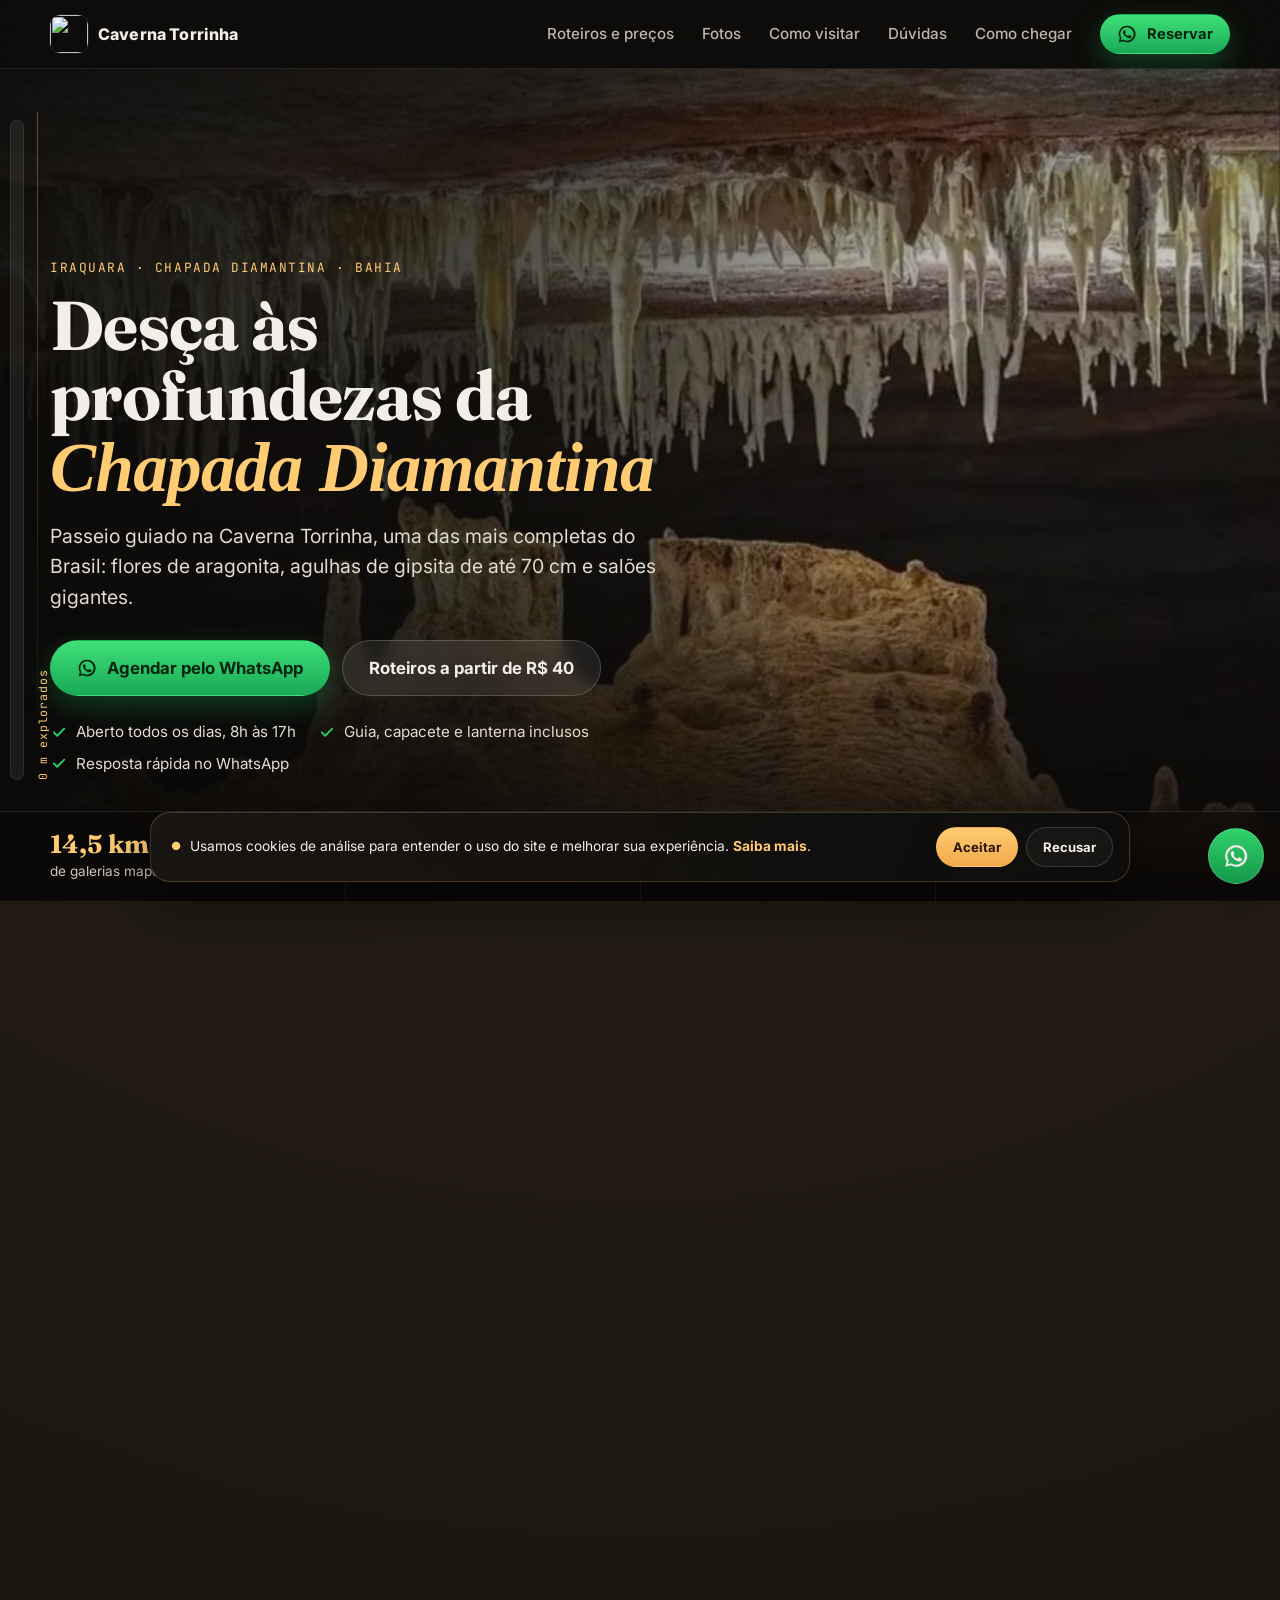
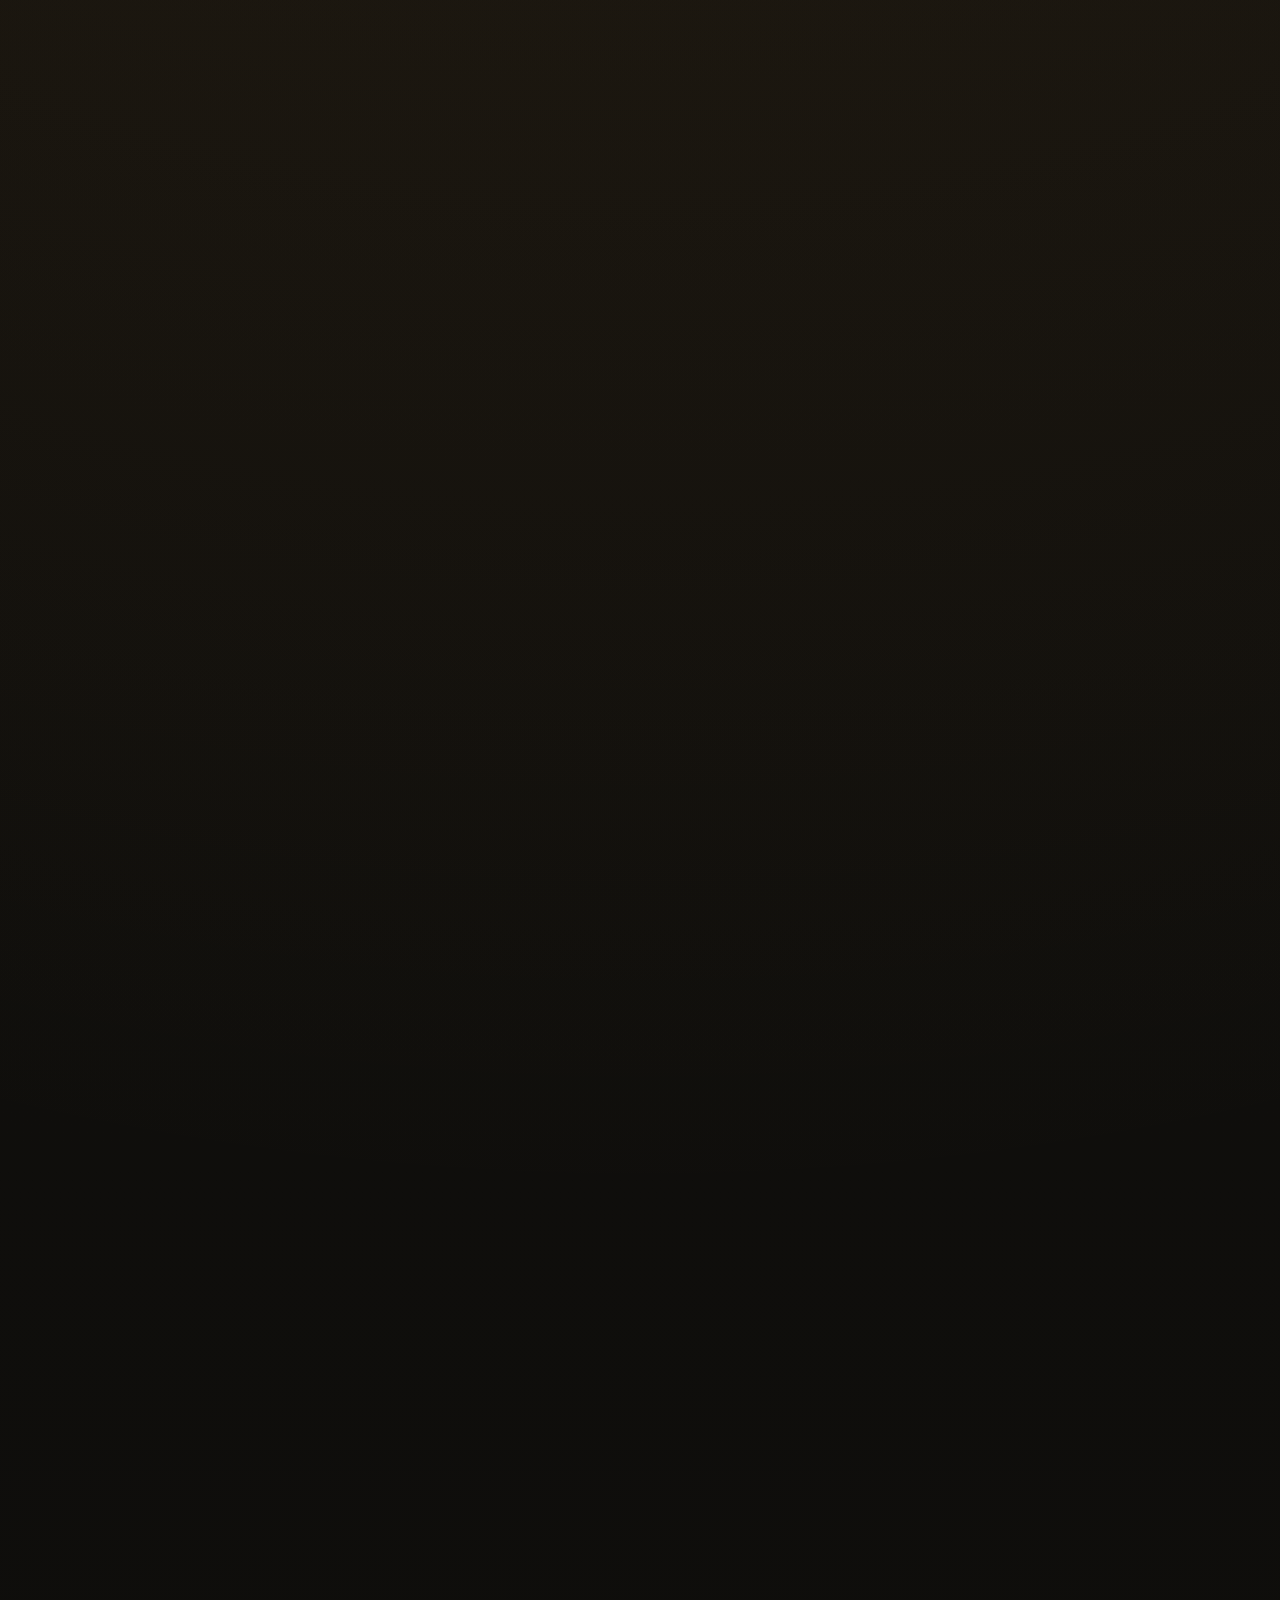
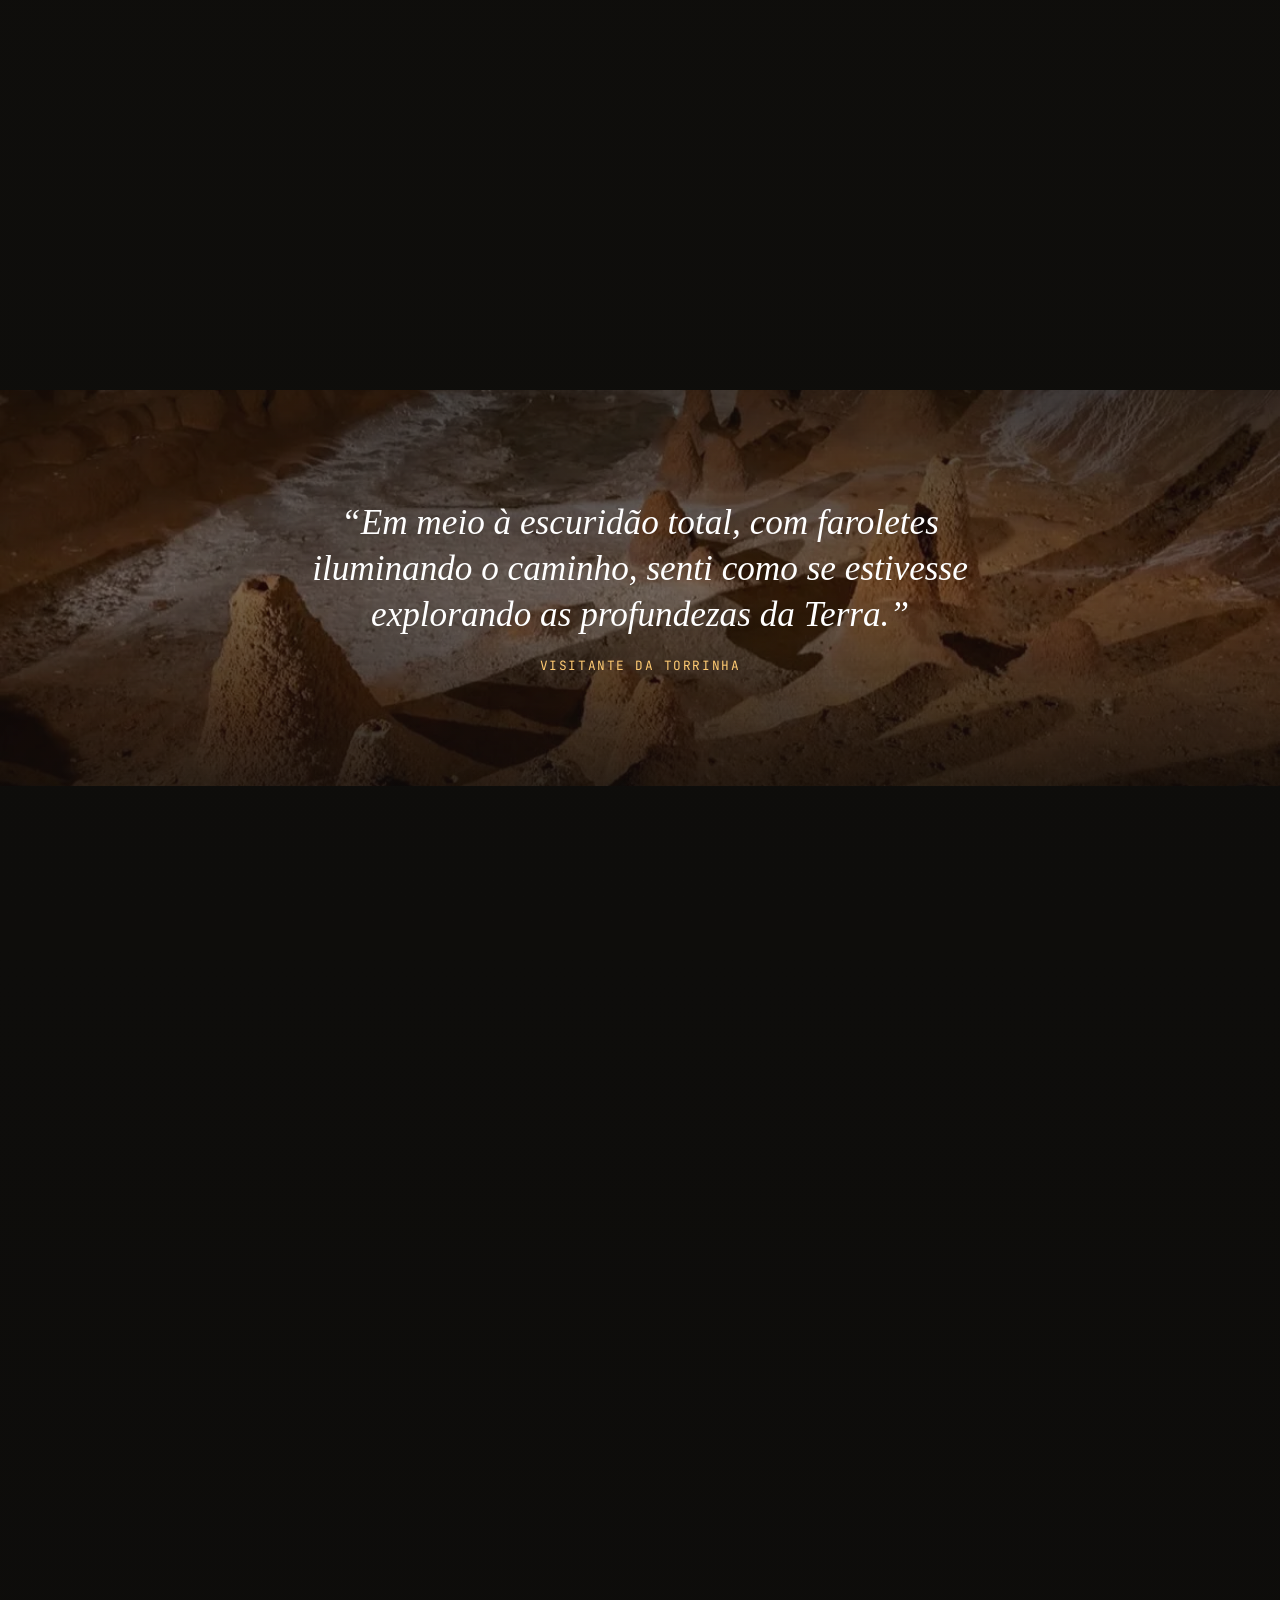
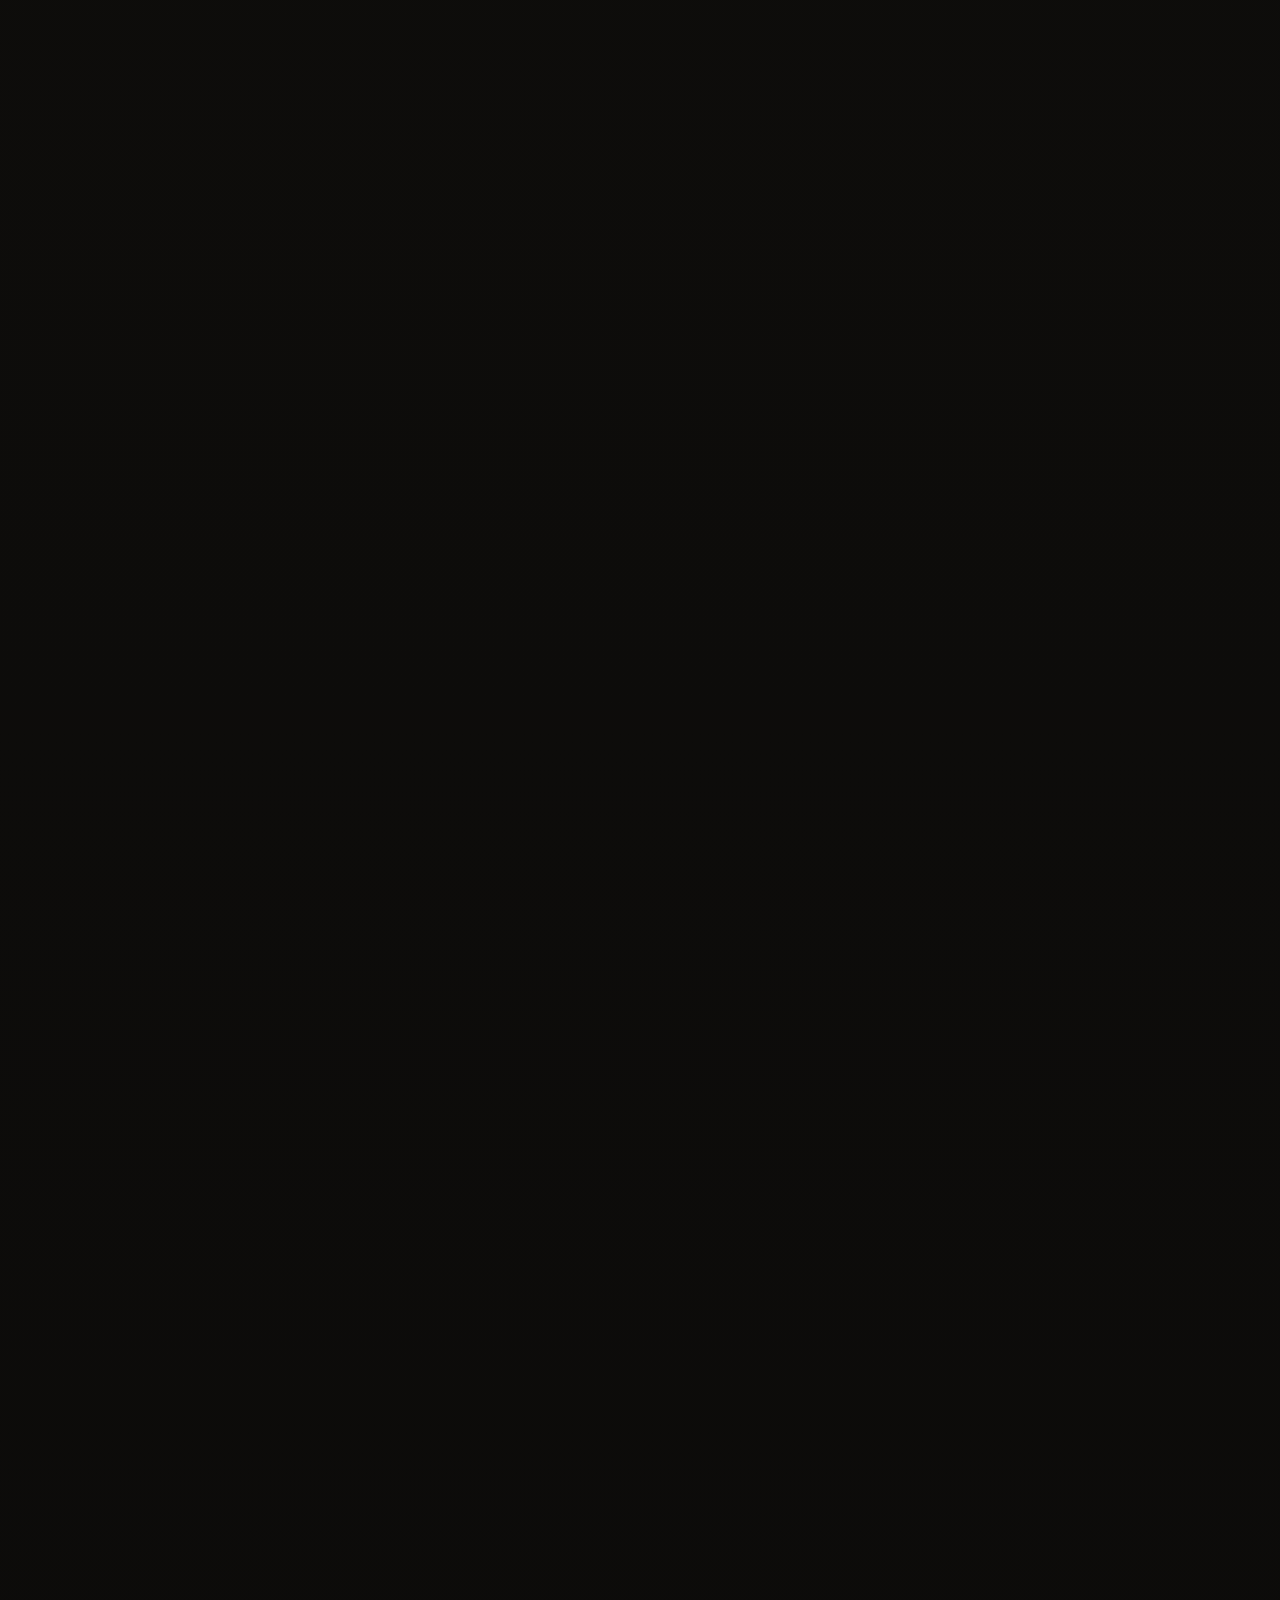
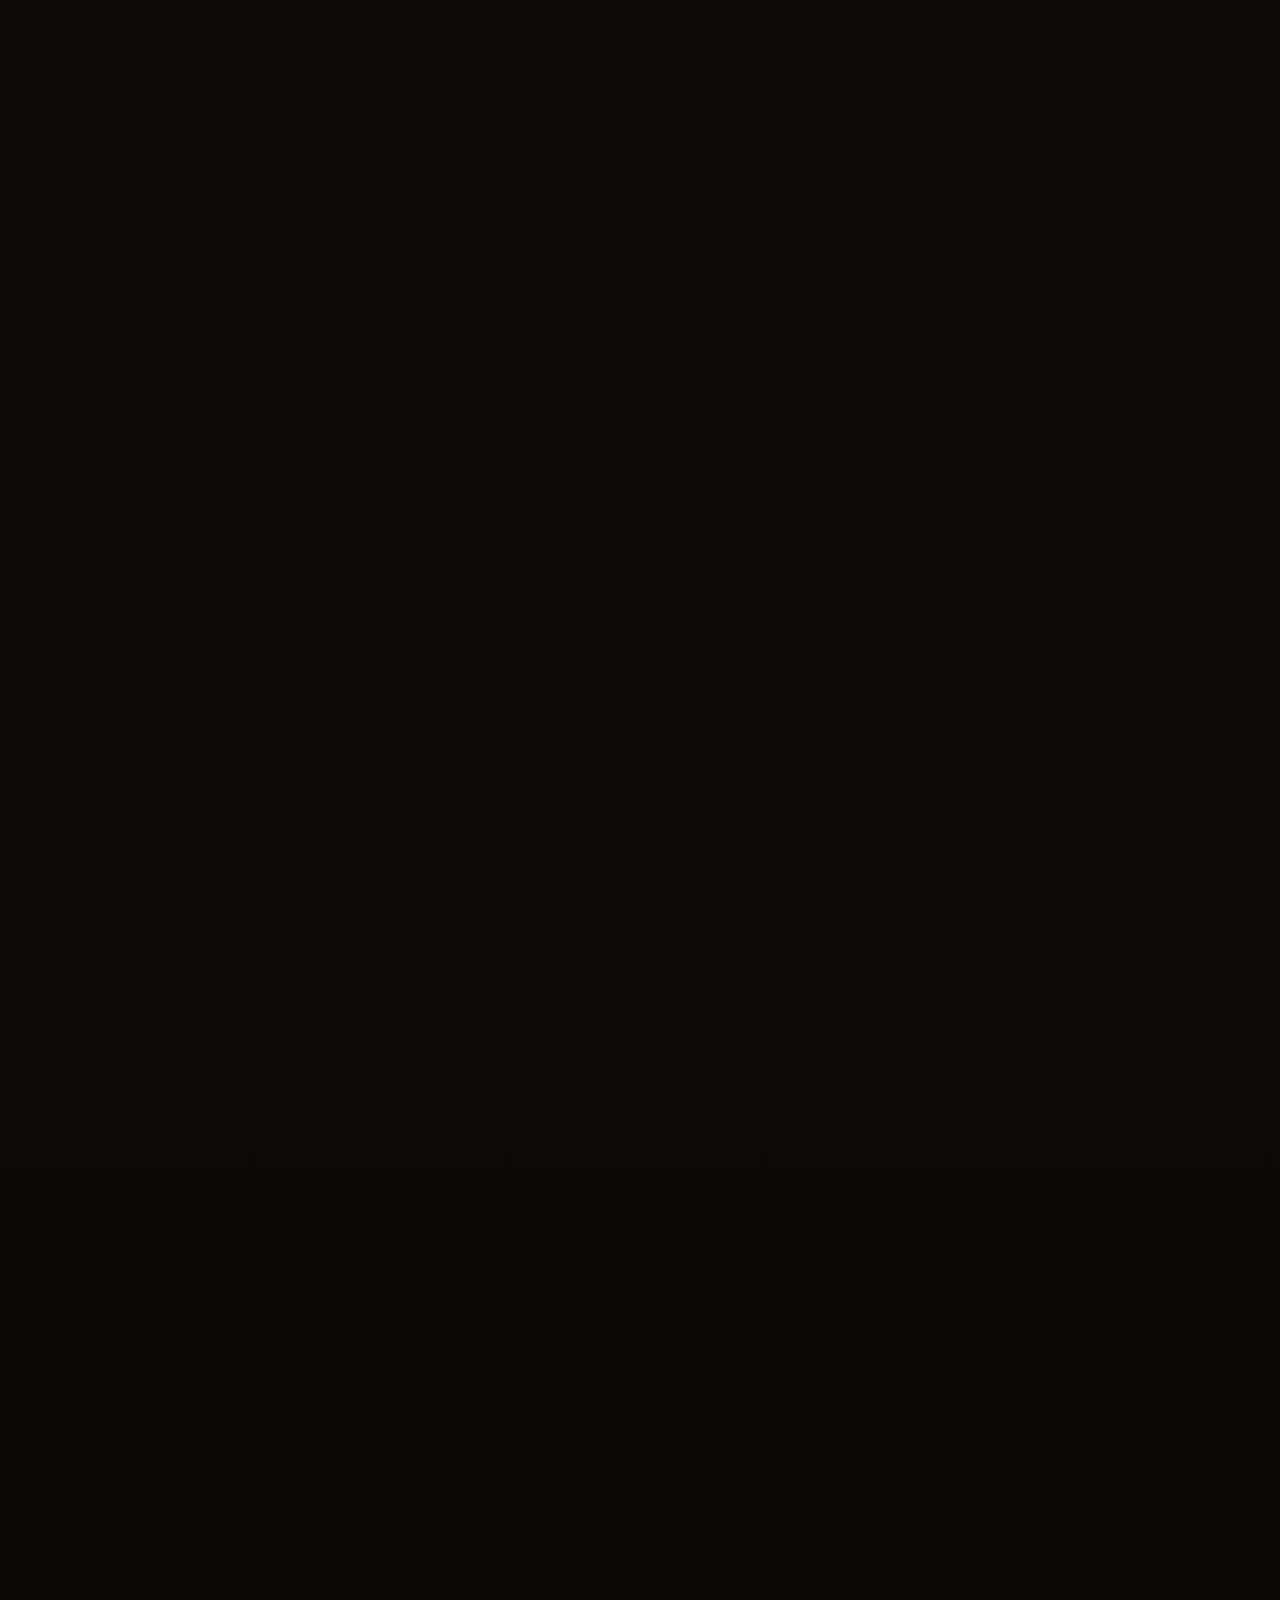
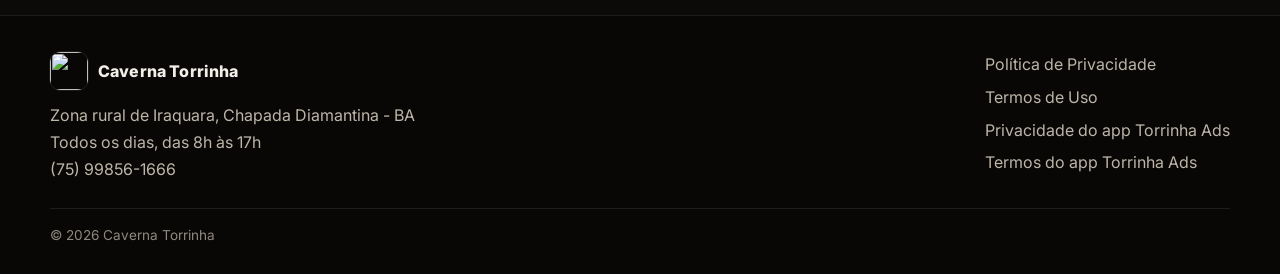
==== commit 051e0349: "Refina o design: topo com foto em tela cheia, fotos nos roteiros e seção clara de depoimentos Co-Aut" ====
--- a/index.html
+++ b/index.html
@@ -21,11 +21,11 @@
   <meta property="og:url" content="https://cavernatorrinha.com/">
   <meta name="twitter:card" content="summary_large_image">
   <link rel="icon" type="image/png" href="assets/logo-256.png">
-  <link rel="preload" as="image" href="assets/opt/painacio-sm.webp" imagesrcset="assets/opt/painacio-sm.webp 720w, assets/opt/painacio.webp 1080w" imagesizes="(min-width: 900px) 45vw, 100vw" fetchpriority="high">
+  <link rel="preload" as="image" href="assets/opt/painacio-sm.webp" imagesrcset="assets/opt/painacio-sm.webp 720w, assets/opt/painacio.webp 1080w" imagesizes="100vw" fetchpriority="high">
   <link rel="preconnect" href="https://fonts.googleapis.com">
   <link rel="preconnect" href="https://fonts.gstatic.com" crossorigin>
   <link href="https://fonts.googleapis.com/css2?family=Fraunces:opsz,wght@9..144,600;9..144,700&family=Inter:wght@400;500;600;700;800&family=JetBrains+Mono:wght@500&display=swap" rel="stylesheet">
-  <link rel="stylesheet" href="css/style.css?v=20261105" />
+  <link rel="stylesheet" href="css/style.css?v=20261107" />
   <meta name="google-site-verification" content="hFqxfTrj_T1RgFs9ka3FHSBQKGp7HnU3VG2XKj6h06k" />
   <script>window.TRACKING_IDS = { metaPixel: '' };</script>
   <script type="application/ld+json">{"@context":"https://schema.org","@type":"TouristAttraction","name":"Caverna Torrinha","description":"Passeio guiado pela Caverna Torrinha, em Iraquara, Chapada Diamantina, Bahia. Quatro roteiros com flores de aragonita, agulhas de gipsita e helictites.","telephone":"+5575998561666","url":"https://cavernatorrinha.com/","image":"https://cavernatorrinha.com/assets/opt/og-torrinha.jpg","isAccessibleForFree":false,"priceRange":"R$ 40 - R$ 150","touristType":["Ecoturismo","Espeleoturismo"],"sameAs":["https://www.instagram.com/cavernatorrinha_oficial","https://www.facebook.com/caverna.torrinha"],"address":{"@type":"PostalAddress","addressLocality":"Iraquara","addressRegion":"BA","addressCountry":"BR"},"openingHoursSpecification":{"@type":"OpeningHoursSpecification","dayOfWeek":["Monday","Tuesday","Wednesday","Thursday","Friday","Saturday","Sunday"],"opens":"08:00","closes":"17:00"},"makesOffer":[{"@type":"Offer","name":"Roteiro do Capitão","price":"40.00","priceCurrency":"BRL"},{"@type":"Offer","name":"Roteiro Valery","price":"70.00","priceCurrency":"BRL"},{"@type":"Offer","name":"Roteiro das Raridades","price":"80.00","priceCurrency":"BRL"},{"@type":"Offer","name":"Roteiro Completo","price":"150.00","priceCurrency":"BRL"}]}</script>
@@ -33,11 +33,6 @@
 </head>
 <body>
   <a class="skip" href="#conteudo">Pular para o conteúdo</a>
-  <div class="scroll-bg" aria-hidden="true">
-    <div class="scroll-bg__layer scroll-bg__layer--a" id="bgLayerA"></div>
-    <div class="scroll-bg__layer scroll-bg__layer--b" id="bgLayerB"></div>
-    <div class="scroll-bg__veil"></div>
-  </div>
   <div class="depth" aria-hidden="true">
     <div class="rail"></div>
     <div class="fill" id="depthFill"></div>
@@ -62,20 +57,17 @@
 
   <main id="conteudo">
     <section class="hero">
-      <div class="wrap grid-hero">
+      <img class="hero-bg" src="assets/opt/painacio-sm.webp" srcset="assets/opt/painacio-sm.webp 720w, assets/opt/painacio.webp 1080w" sizes="100vw" alt="" width="1080" height="1023" fetchpriority="high" decoding="async">
+      <div class="wrap hero-inner">
         <div class="hero-text">
           <div class="eyebrow">Iraquara · Chapada Diamantina · Bahia</div>
-          <h1>Passeio guiado na Caverna Torrinha</h1>
-          <p class="lead">Uma das cavernas mais completas do Brasil: flores de aragonita, agulhas de gipsita de até 70 cm e salões gigantes, com guia especializado do início ao fim.</p>
-          <div class="hero-price">
-            <span>Roteiros a partir de</span>
-            <strong>R$ 40<small>/pessoa</small></strong>
-          </div>
+          <h1>Desça às profundezas da <em>Chapada Diamantina</em></h1>
+          <p class="lead">Passeio guiado na Caverna Torrinha, uma das mais completas do Brasil: flores de aragonita, agulhas de gipsita de até 70 cm e salões gigantes.</p>
           <div class="actions">
             <a class="btn btn-whatsapp btn-lg" data-origem="topo" href="https://wa.me/5575998561666?text=Ol%C3%A1%21%20Vi%20o%20site%20da%20Caverna%20Torrinha%20e%20quero%20agendar%20uma%20visita." target="_blank" rel="noopener">
               <svg viewBox="0 0 24 24" aria-hidden="true"><use href="#icon-wa"/></svg>Agendar pelo WhatsApp
             </a>
-            <a class="btn btn-ghost btn-lg" href="#rotas">Ver roteiros e preços</a>
+            <a class="btn btn-ghost btn-lg" href="#rotas">Roteiros a partir de R$ 40</a>
           </div>
           <ul class="trust">
             <li><svg viewBox="0 0 24 24" aria-hidden="true"><use href="#icon-check"/></svg>Aberto todos os dias, 8h às 17h</li>
@@ -83,13 +75,13 @@
             <li><svg viewBox="0 0 24 24" aria-hidden="true"><use href="#icon-check"/></svg>Resposta rápida no WhatsApp</li>
           </ul>
         </div>
-        <div class="hero-panel">
-          <img class="hero-image" src="assets/opt/painacio-sm.webp" srcset="assets/opt/painacio-sm.webp 720w, assets/opt/painacio.webp 1080w" sizes="(min-width: 900px) 45vw, 100vw" alt="Formação que lembra o Morro do Pai Inácio dentro da Caverna Torrinha" width="1080" height="1023" fetchpriority="high" decoding="async">
-          <div class="panel-data">
-            <div class="stat"><strong>14,5 km</strong><span>mapeados</span></div>
-            <div class="stat"><strong>2,5 km</strong><span>visitáveis</span></div>
-            <div class="stat"><strong>4</strong><span>roteiros guiados</span></div>
-          </div>
+      </div>
+      <div class="hero-stats">
+        <div class="wrap hero-stats__row">
+          <div class="stat"><strong>14,5 km</strong><span>de galerias mapeadas</span></div>
+          <div class="stat"><strong>2,5 km</strong><span>abertos à visitação</span></div>
+          <div class="stat"><strong>4</strong><span>roteiros guiados</span></div>
+          <div class="stat"><strong>R$ 40</strong><span>a partir de, por pessoa</span></div>
         </div>
       </div>
     </section>
@@ -105,6 +97,7 @@
         </div>
         <div class="routes">
           <article class="card route" tabindex="0" role="button" aria-expanded="false" data-route="capitao">
+            <div class="route-media"><img src="assets/opt/cavidade-sm.webp" alt="Galeria do Roteiro do Capitão" loading="lazy" decoding="async"></div>
             <div class="route-top"><span class="tag">Primeira visita</span><p class="route-price"><small>R$</small>40</p></div>
             <h3>Roteiro do Capitão</h3>
             <p>O mais curto e histórico: estalactites, estalagmites, colunas e cortinas no trecho explorado desde 1850.</p>
@@ -112,6 +105,7 @@
             <a class="btn btn-whatsapp" data-origem="card-capitao" href="https://wa.me/5575998561666?text=Ol%C3%A1%21%20Vi%20o%20site%20da%20Caverna%20Torrinha%20e%20quero%20saber%20sobre%20o%20Roteiro%20do%20Capit%C3%A3o." target="_blank" rel="noopener">Reservar no WhatsApp</a>
           </article>
           <article class="card route" tabindex="0" role="button" aria-expanded="false" data-route="valery">
+            <div class="route-media"><img src="assets/opt/flor-sm.webp" alt="Flor de aragonita do Roteiro Valery" loading="lazy" decoding="async"></div>
             <div class="route-top"><span class="tag">Mais fotogênico</span><p class="route-price"><small>R$</small>70</p></div>
             <h3>Roteiro Valery</h3>
             <p>Foco nas formações raras: flores de aragonita, helictites e agulhas de gipsita.</p>
@@ -119,6 +113,7 @@
             <a class="btn btn-whatsapp" data-origem="card-valery" href="https://wa.me/5575998561666?text=Ol%C3%A1%21%20Vi%20o%20site%20da%20Caverna%20Torrinha%20e%20quero%20saber%20sobre%20o%20Roteiro%20Valery." target="_blank" rel="noopener">Reservar no WhatsApp</a>
           </article>
           <article class="card route" tabindex="0" role="button" aria-expanded="false" data-route="raridades">
+            <div class="route-media"><img src="assets/opt/bolha-sm.webp" alt="Bolha de calcita do Roteiro das Raridades" loading="lazy" decoding="async"></div>
             <div class="route-top"><span class="tag">Formações únicas</span><p class="route-price"><small>R$</small>80</p></div>
             <h3>Roteiro das Raridades</h3>
             <p>Bolha de calcita com flor de aragonita dentro, Salão dos Vulcões, helictite com flor na ponta e a réplica do Morro do Pai Inácio.</p>
@@ -126,6 +121,7 @@
             <a class="btn btn-whatsapp" data-origem="card-raridades" href="https://wa.me/5575998561666?text=Ol%C3%A1%21%20Vi%20o%20site%20da%20Caverna%20Torrinha%20e%20quero%20saber%20sobre%20o%20Roteiro%20das%20Raridades." target="_blank" rel="noopener">Reservar no WhatsApp</a>
           </article>
           <article class="card route route--featured" tabindex="0" role="button" aria-expanded="false" data-route="completo">
+            <div class="route-media"><img src="assets/opt/salao-branco-sm.webp" alt="Salão principal visto no Roteiro Completo" loading="lazy" decoding="async"></div>
             <div class="route-top"><span class="tag tag--solid">Mais completo</span><p class="route-price"><small>R$</small>150</p></div>
             <h3>Roteiro Completo</h3>
             <p>Reúne todos os roteiros anteriores e entrega a imersão mais ampla da Torrinha.</p>
@@ -189,6 +185,13 @@
         </div>
       </div>
     </section>
+
+    <div class="photo-band" role="img" aria-label="Interior da Caverna Torrinha">
+      <div class="wrap photo-band__inner">
+        <p class="photo-band__quote">“Em meio à escuridão total, com faroletes iluminando o caminho, senti como se estivesse explorando as profundezas da Terra.”</p>
+        <span class="photo-band__cite">Visitante da Torrinha</span>
+      </div>
+    </div>
 
     <section id="visita" class="reveal">
       <div class="wrap">
@@ -219,7 +222,7 @@
       </div>
     </section>
 
-    <section id="depoimentos" class="reveal">
+    <section id="depoimentos" class="reveal section-light">
       <div class="wrap">
         <div class="section-head">
           <div>
@@ -266,11 +269,11 @@
 
     <section id="faq" class="reveal">
       <div class="wrap faq-wrap">
-        <div class="section-head">
-          <div>
-            <div class="eyebrow">Dúvidas</div>
-            <h2>Perguntas frequentes</h2>
-          </div>
+        <div class="faq-side">
+          <div class="eyebrow">Dúvidas</div>
+          <h2>Perguntas frequentes</h2>
+          <p>Não encontrou sua resposta? A equipe responde rapidinho.</p>
+          <a class="btn btn-whatsapp" data-origem="faq" href="https://wa.me/5575998561666?text=Ol%C3%A1%21%20Vi%20o%20site%20da%20Caverna%20Torrinha%20e%20tenho%20uma%20d%C3%BAvida." target="_blank" rel="noopener"><svg viewBox="0 0 24 24" aria-hidden="true"><use href="#icon-wa"/></svg>Perguntar no WhatsApp</a>
         </div>
         <div class="faq-list">
           <details><summary>Quanto custa visitar a caverna?</summary><p>De R$ 40 (Roteiro do Capitão) a R$ 150 (Roteiro Completo) por pessoa. Guia, capacete e lanterna estão inclusos.</p></details>
@@ -441,6 +444,6 @@
     <symbol id="icon-check" viewBox="0 0 24 24"><path fill="none" stroke="currentColor" stroke-width="2.4" stroke-linecap="round" stroke-linejoin="round" d="m5 12.5 4.5 4.5L19 7.5"/></symbol>
   </svg>
   <script src="js/utm.js?v=20261006"></script>
-  <script src="js/script.js?v=20261105"></script>
+  <script src="js/script.js?v=20261107"></script>
 </body>
 </html>
--- a/css/style.css
+++ b/css/style.css
@@ -39,20 +39,6 @@
 .skip:focus{left:16px;z-index:100;background:#fff;color:#000;padding:10px 12px;border-radius:10px}
 .sr-only{position:absolute;width:1px;height:1px;padding:0;margin:-1px;overflow:hidden;clip:rect(0,0,0,0);white-space:nowrap;border:0}
 
-/* Background (desktop only) */
-.scroll-bg{position:fixed;inset:0;z-index:-1;pointer-events:none;overflow:hidden}
-.scroll-bg__layer{
-  position:absolute;inset:-6vh -6vw;background-position:center;background-size:cover;background-repeat:no-repeat;
-  filter:brightness(.6) saturate(1.1) blur(2px);transform:scale(1.12);
-  transition:opacity 1.1s ease, transform 1.1s ease;will-change:opacity, transform;
-}
-.scroll-bg__layer--a{opacity:1}
-.scroll-bg__layer--b{opacity:0}
-.scroll-bg__veil{
-  position:absolute;inset:0;
-  background:linear-gradient(180deg, rgba(10,8,7,.55) 0%, rgba(10,8,7,.78) 50%, rgba(10,8,7,.92) 100%);
-}
-
 /* Header */
 .site-header{
   position:sticky;top:0;z-index:30;
@@ -99,28 +85,29 @@
 h3{font-size:1.3rem}
 p{margin:0}
 
-/* Hero */
-.hero{padding:48px 0 40px}
-.grid-hero{display:grid;gap:32px;align-items:center}
-.lead{font-size:clamp(1.05rem,2.2vw,1.22rem);color:#d9d2c6;max-width:56ch;margin-top:18px}
-.hero-price{
-  display:inline-flex;align-items:baseline;gap:10px;margin-top:22px;
-  padding:10px 18px;border-radius:14px;border:1px solid rgba(255,203,115,.28);background:rgba(241,169,75,.08);
-}
-.hero-price span{color:var(--muted);font-size:.95rem}
-.hero-price strong{font-size:1.7rem;color:var(--amber-2);font-family:Fraunces,serif}
-.hero-price small{font-size:.9rem;color:var(--muted);font-family:Inter,sans-serif;font-weight:500;margin-left:2px}
-.actions{display:flex;flex-wrap:wrap;gap:12px;margin-top:22px}
-.trust{list-style:none;padding:0;margin:22px 0 0;display:grid;gap:8px}
-.trust li{display:flex;align-items:center;gap:10px;color:#e3dccf;font-size:.97rem}
+/* Hero (foto em tela cheia) */
+.hero{position:relative;padding:0;min-height:min(calc(100svh - var(--header-h)),860px);display:flex;flex-direction:column;justify-content:flex-end;overflow:hidden;isolation:isolate}
+.hero-bg{position:absolute;inset:0;width:100%;height:100%;object-fit:cover;object-position:center 35%;z-index:-2;transform:scale(1.04);animation:heroZoom 18s ease-out forwards}
+.hero::before{content:"";position:absolute;inset:0;z-index:-1;background:
+  linear-gradient(90deg, rgba(11,10,9,.92) 0%, rgba(11,10,9,.72) 38%, rgba(11,10,9,.15) 75%),
+  linear-gradient(180deg, rgba(11,10,9,.35) 0%, transparent 30%, transparent 60%, rgba(11,10,9,1) 100%)}
+.hero-inner{padding:56px 0 36px}
+.hero-text{max-width:640px}
+.hero h1{font-size:clamp(2.5rem,5.4vw,4.4rem);line-height:1.02;text-wrap:balance}
+.hero h1 em{font-style:italic;color:var(--amber-2);font-weight:600}
+.lead{font-size:clamp(1.05rem,2.2vw,1.22rem);color:#e2dbcf;max-width:52ch;margin-top:18px}
+.actions{display:flex;flex-wrap:wrap;gap:12px;margin-top:28px}
+.hero .btn-ghost{backdrop-filter:blur(8px);background:rgba(255,255,255,.08)}
+.trust{list-style:none;padding:0;margin:24px 0 0;display:flex;flex-wrap:wrap;gap:8px 22px}
+.trust li{display:flex;align-items:center;gap:8px;color:#e3dccf;font-size:.95rem}
 .trust svg{width:18px;height:18px;color:var(--wa);flex-shrink:0}
-.hero-panel{position:relative;border-radius:24px;overflow:hidden;border:1px solid var(--line);box-shadow:var(--shadow);aspect-ratio:1/1;background:#1a1612}
-.hero-image{width:100%;height:100%;object-fit:cover}
-.hero-panel::after{content:"";position:absolute;inset:0;background:linear-gradient(180deg,transparent 45%,rgba(8,7,6,.85) 100%);pointer-events:none}
-.panel-data{position:absolute;left:14px;right:14px;bottom:14px;z-index:2;display:grid;grid-template-columns:repeat(3,minmax(0,1fr));gap:8px}
-.stat{background:rgba(8,7,6,.62);border:1px solid rgba(255,255,255,.1);border-radius:12px;padding:10px 12px;backdrop-filter:blur(8px)}
-.stat strong{display:block;font-family:Fraunces,serif;font-size:1.25rem;color:var(--amber-2)}
-.stat span{color:#d8d2c6;font-size:.82rem}
+.hero-stats{border-top:1px solid rgba(255,255,255,.1);background:rgba(11,10,9,.55);backdrop-filter:blur(12px)}
+.hero-stats__row{display:grid;grid-template-columns:repeat(4,minmax(0,1fr))}
+.stat{padding:18px 16px;border-left:1px solid rgba(255,255,255,.08)}
+.stat:first-child{border-left:0;padding-left:0}
+.stat strong{display:block;font-family:Fraunces,serif;font-size:1.6rem;line-height:1.1;color:var(--amber-2)}
+.stat span{color:#cfc7ba;font-size:.85rem}
+@keyframes heroZoom{to{transform:scale(1)}}
 
 /* Sections */
 section{padding:56px 0}
@@ -565,6 +552,57 @@
   background:linear-gradient(180deg, rgba(255,203,115,.35), transparent)
 }
 
+/* ---- Refinamentos visuais ---- */
+section + section{border-top:1px solid rgba(255,255,255,.05)}
+.section-head h2{text-wrap:balance}
+
+/* Roteiros com foto */
+.route{padding:0;overflow:hidden;gap:0}
+.route > :not(.route-media){margin-left:20px;margin-right:20px}
+.route-media{position:relative;aspect-ratio:16/10;overflow:hidden;background:#1a1612}
+.route-media img{width:100%;height:100%;object-fit:cover;transition:transform .6s ease}
+.route-media::after{content:"";position:absolute;inset:0;background:linear-gradient(180deg,transparent 50%,rgba(20,18,16,.95))}
+.route:hover .route-media img{transform:scale(1.06)}
+.route-top{margin-top:-22px;position:relative;z-index:1}
+.route h3{margin-top:12px}
+.route > p:not(.route-price){margin-top:8px}
+.route-specs{margin-top:auto;padding-top:14px;border-top:1px solid var(--line)}
+.route > .route-specs{margin-top:16px}
+.route .btn-whatsapp{width:auto;margin-top:16px;margin-bottom:20px}
+.route--featured{box-shadow:0 0 0 1px rgba(255,203,115,.45),0 24px 60px rgba(241,169,75,.12)}
+
+/* Formações */
+.feature-card{transition:transform .25s ease,border-color .25s ease}
+.feature-card:hover{transform:translateY(-3px);border-color:rgba(241,169,75,.3)}
+
+/* Faixa de foto com depoimento */
+.photo-band{
+  position:relative;padding:110px 0;text-align:center;
+  background:linear-gradient(180deg,rgba(11,10,9,.75),rgba(11,10,9,.55),rgba(11,10,9,.85)),url("../assets/opt/vulcao.webp") center/cover no-repeat;
+}
+.photo-band__inner{max-width:820px}
+.photo-band__quote{font-family:Fraunces,serif;font-style:italic;font-size:clamp(1.4rem,3.2vw,2.2rem);line-height:1.3;color:#fff;text-wrap:balance}
+.photo-band__cite{display:inline-block;margin-top:18px;font-family:"JetBrains Mono",ui-monospace,monospace;font-size:.8rem;letter-spacing:.12em;text-transform:uppercase;color:var(--amber-2)}
+
+/* Seção clara (depoimentos) */
+.section-light{background:#f3ece1;color:#231c15;border-top:0}
+.section-light + section{border-top:0}
+.section-light .eyebrow{color:#a5620f}
+.section-light h2{color:#1d1610}
+.section-light .quote{background:#fffaf2;border-color:rgba(60,40,20,.1);color:#3d342b;box-shadow:0 12px 30px rgba(60,40,20,.08)}
+.section-light .quote::before{color:#d98a1f}
+.section-light .quote cite{color:#1d1610}
+
+/* FAQ em duas colunas */
+.faq-wrap{display:grid;gap:28px}
+.faq-side h2{margin:6px 0 12px}
+.faq-side p{color:var(--muted);margin-bottom:20px}
+details{transition:border-color .2s ease}
+details[open]{border-color:rgba(241,169,75,.35)}
+
+/* Rodapé */
+footer{background:#080706}
+
 /* Motion */
 .reveal{opacity:0;transform:translateY(22px);transition:opacity .7s ease, transform .7s ease}
 .reveal.in-view{opacity:1;transform:none}
@@ -587,8 +625,8 @@
   .shot--wide{grid-row:span 2;aspect-ratio:auto}
 }
 @media (min-width: 900px){
-  .grid-hero{grid-template-columns:1.1fr .9fr;gap:48px}
-  .hero{padding:72px 0 56px}
+  .faq-wrap{grid-template-columns:.8fr 1.2fr;gap:48px;align-items:start}
+  .faq-side{position:sticky;top:calc(var(--header-h) + 24px)}
   .quotes{grid-template-columns:repeat(3,minmax(0,1fr))}
 }
 @media (min-width: 1100px){
@@ -599,16 +637,30 @@
 }
 
 @media (max-width: 899px){
-  :root{--header-h:58px}
+  :root{--header-h:104px}
   .wrap{width:min(var(--max), calc(100% - 32px))}
-  .scroll-bg,.depth{display:none}
-  nav{display:none}
+  .depth{display:none}
+  .topbar{flex-wrap:wrap;gap:0 12px;min-height:0;padding:8px 0 10px}
+  .brand{min-height:42px}
+  nav{
+    order:3;width:100%;margin:8px 0 0;gap:6px;
+    overflow-x:auto;scrollbar-width:none;-webkit-overflow-scrolling:touch;
+    mask-image:linear-gradient(90deg,#000 88%,transparent);
+  }
+  nav::-webkit-scrollbar{display:none}
+  nav a{flex:0 0 auto;font-size:.88rem;padding:7px 13px;background:rgba(255,255,255,.07);color:#e3dccf}
   .header-cta{margin-left:auto}
   .mark{width:34px;height:34px}
-  .hero{padding:24px 0 32px}
-  .hero-panel{aspect-ratio:4/3;order:-1}
-  .stat{padding:8px 10px}
-  .stat strong{font-size:1.05rem}
+  .hero{min-height:auto}
+  .hero-inner{padding:150px 0 28px}
+  .hero::before{background:linear-gradient(180deg, rgba(11,10,9,.25) 0%, rgba(11,10,9,.55) 35%, rgba(11,10,9,.94) 70%, #0b0a09 100%)}
+  .trust{display:grid;gap:8px}
+  .hero-stats__row{grid-template-columns:repeat(2,minmax(0,1fr))}
+  .stat{padding:14px 12px}
+  .stat:nth-child(odd){border-left:0;padding-left:0}
+  .stat:nth-child(n+3){border-top:1px solid rgba(255,255,255,.08)}
+  .stat strong{font-size:1.3rem}
+  .photo-band{padding:72px 0}
   .actions .btn{flex:1 1 100%}
   section{padding:44px 0}
   .section-head{flex-direction:column;align-items:start}
@@ -643,5 +695,5 @@
   html{scroll-behavior:auto}
   *,*::before,*::after{animation:none !important;transition:none !important}
   .reveal{opacity:1;transform:none}
-  .scroll-bg__layer{transform:none}
-}
+  .hero-bg{animation:none;transform:none}
+}
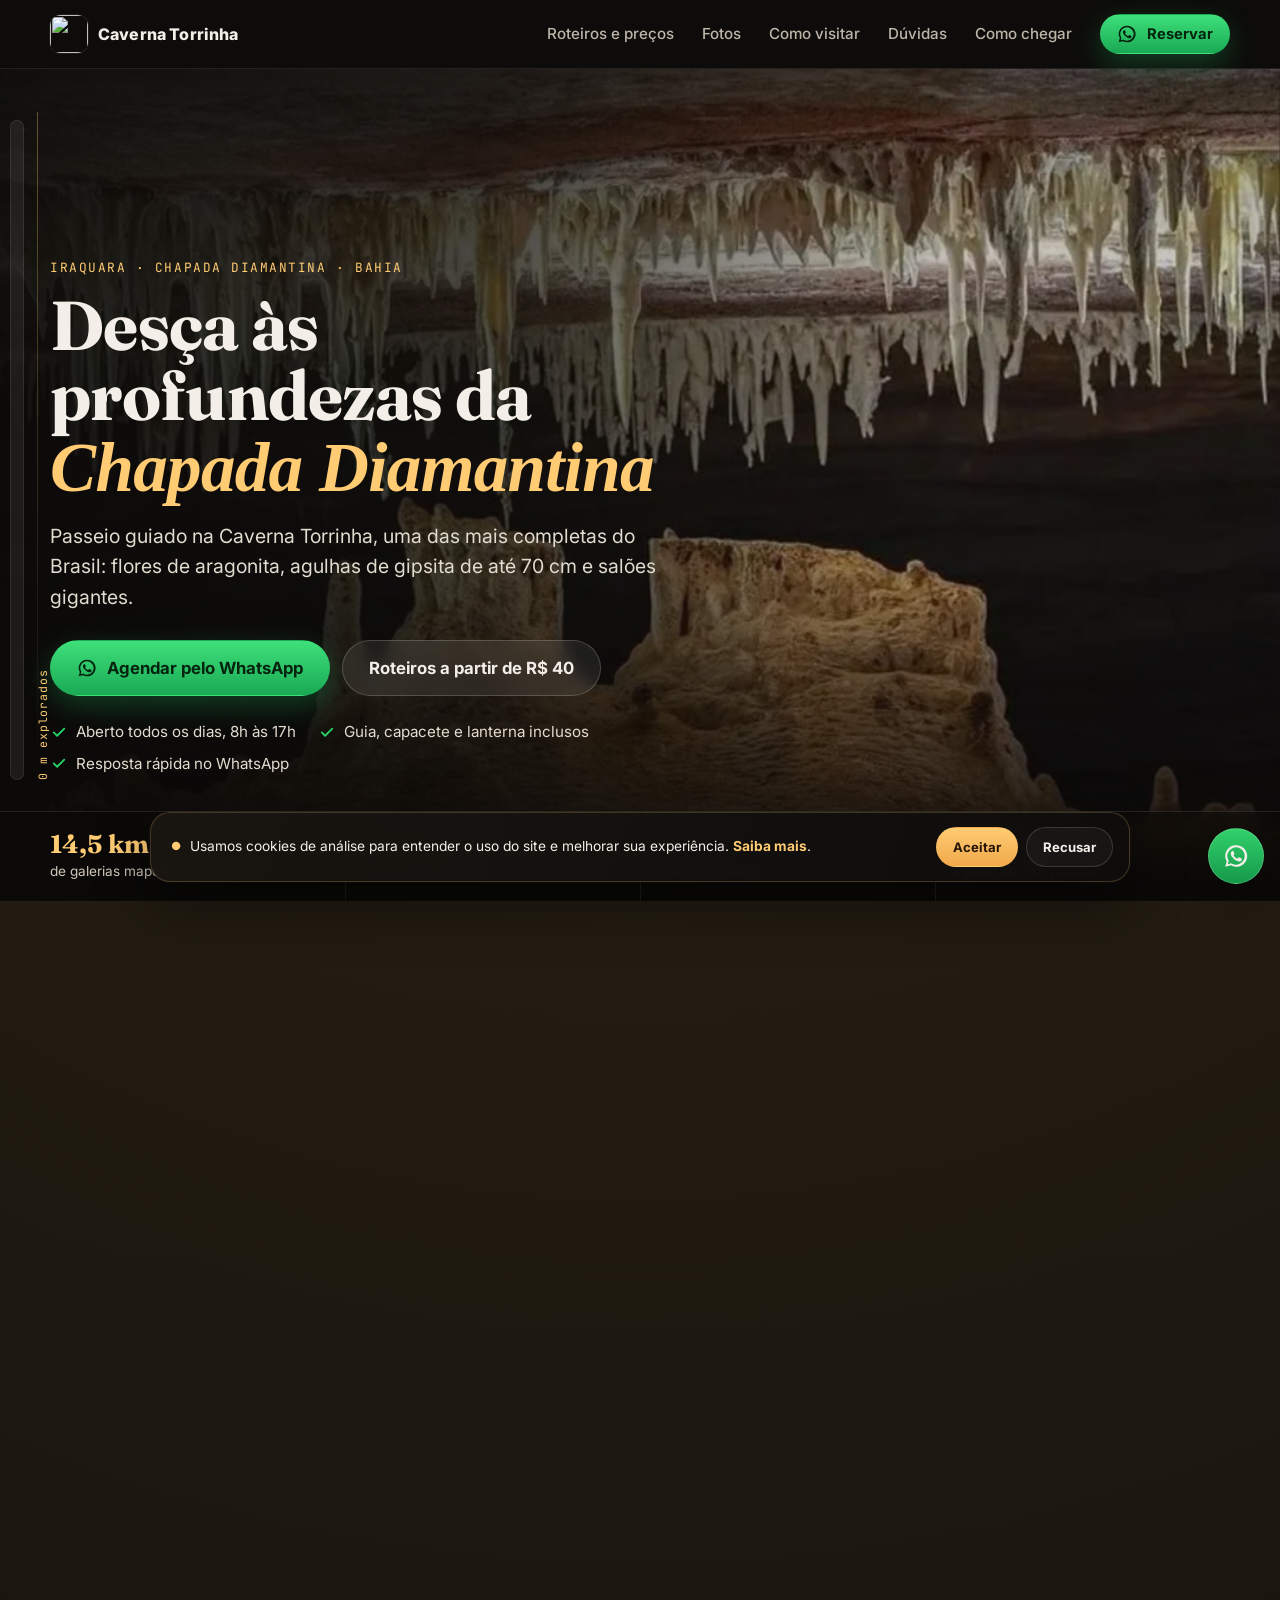
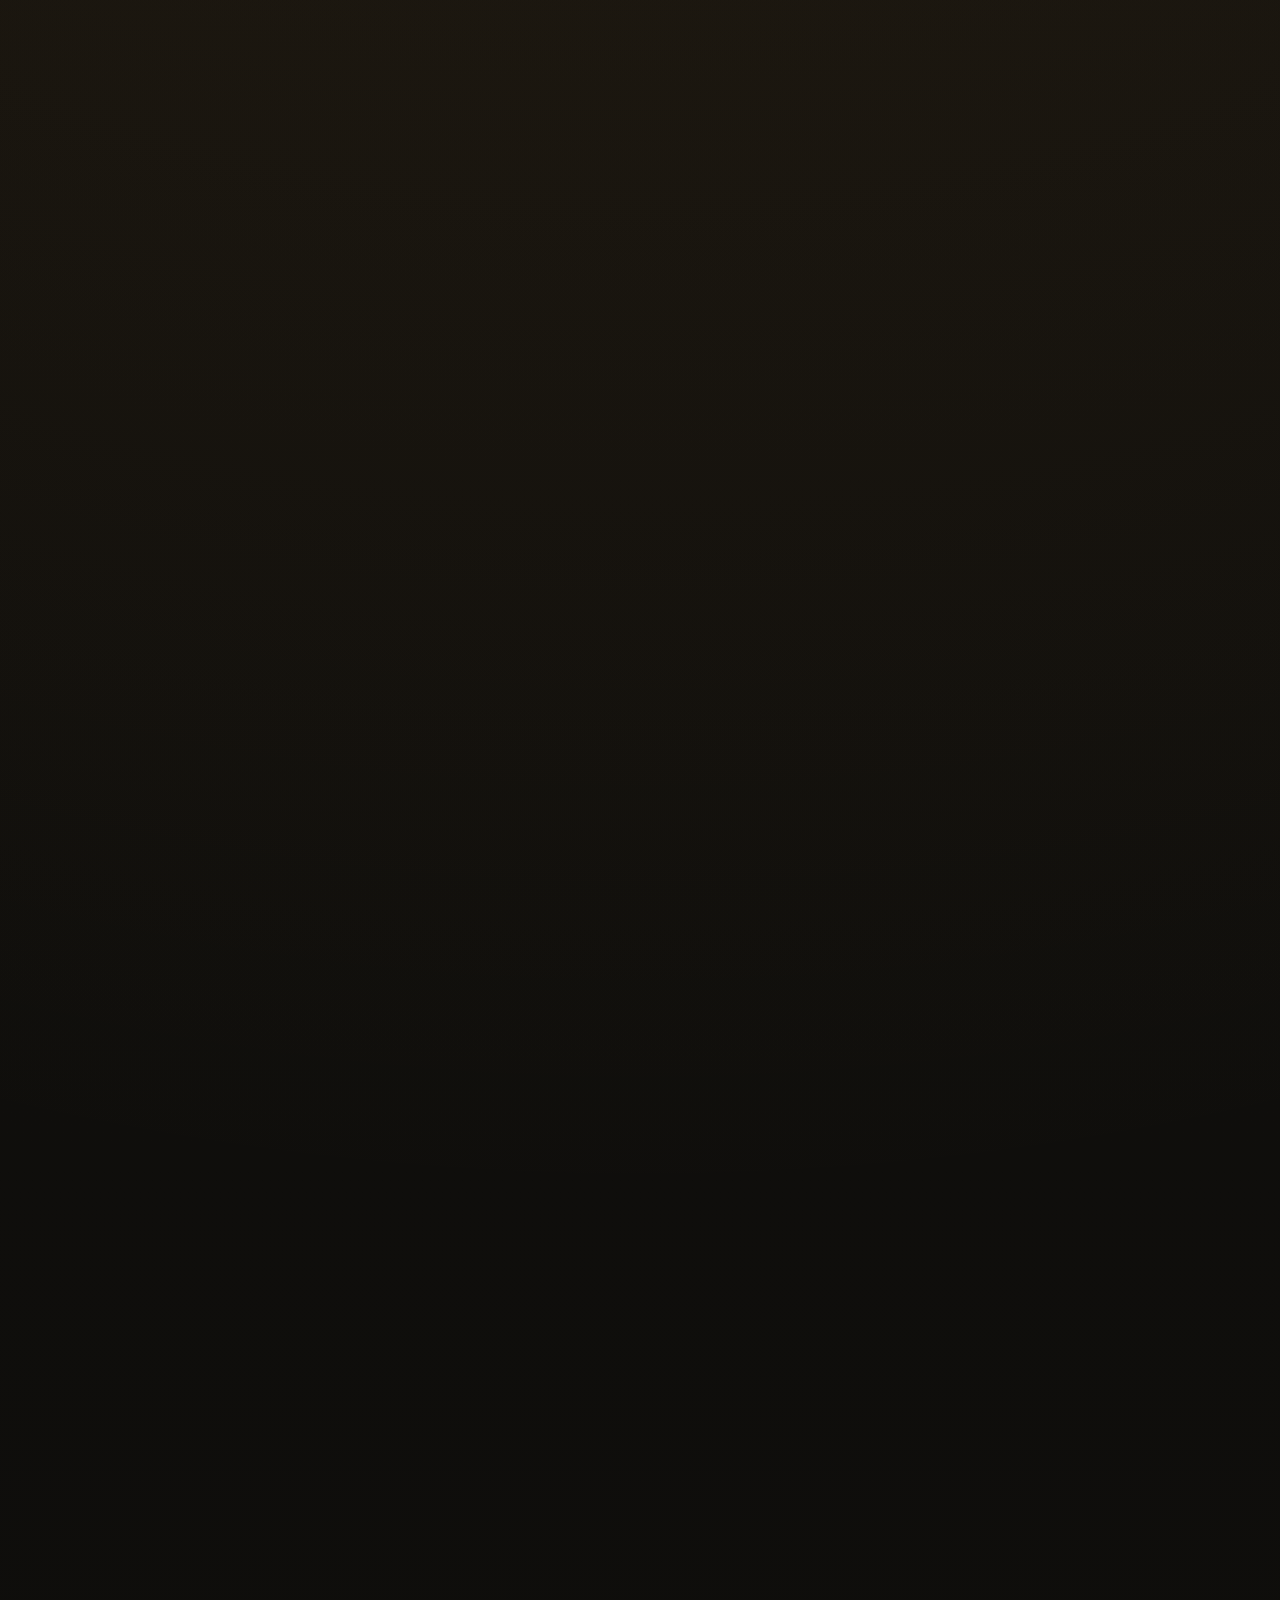
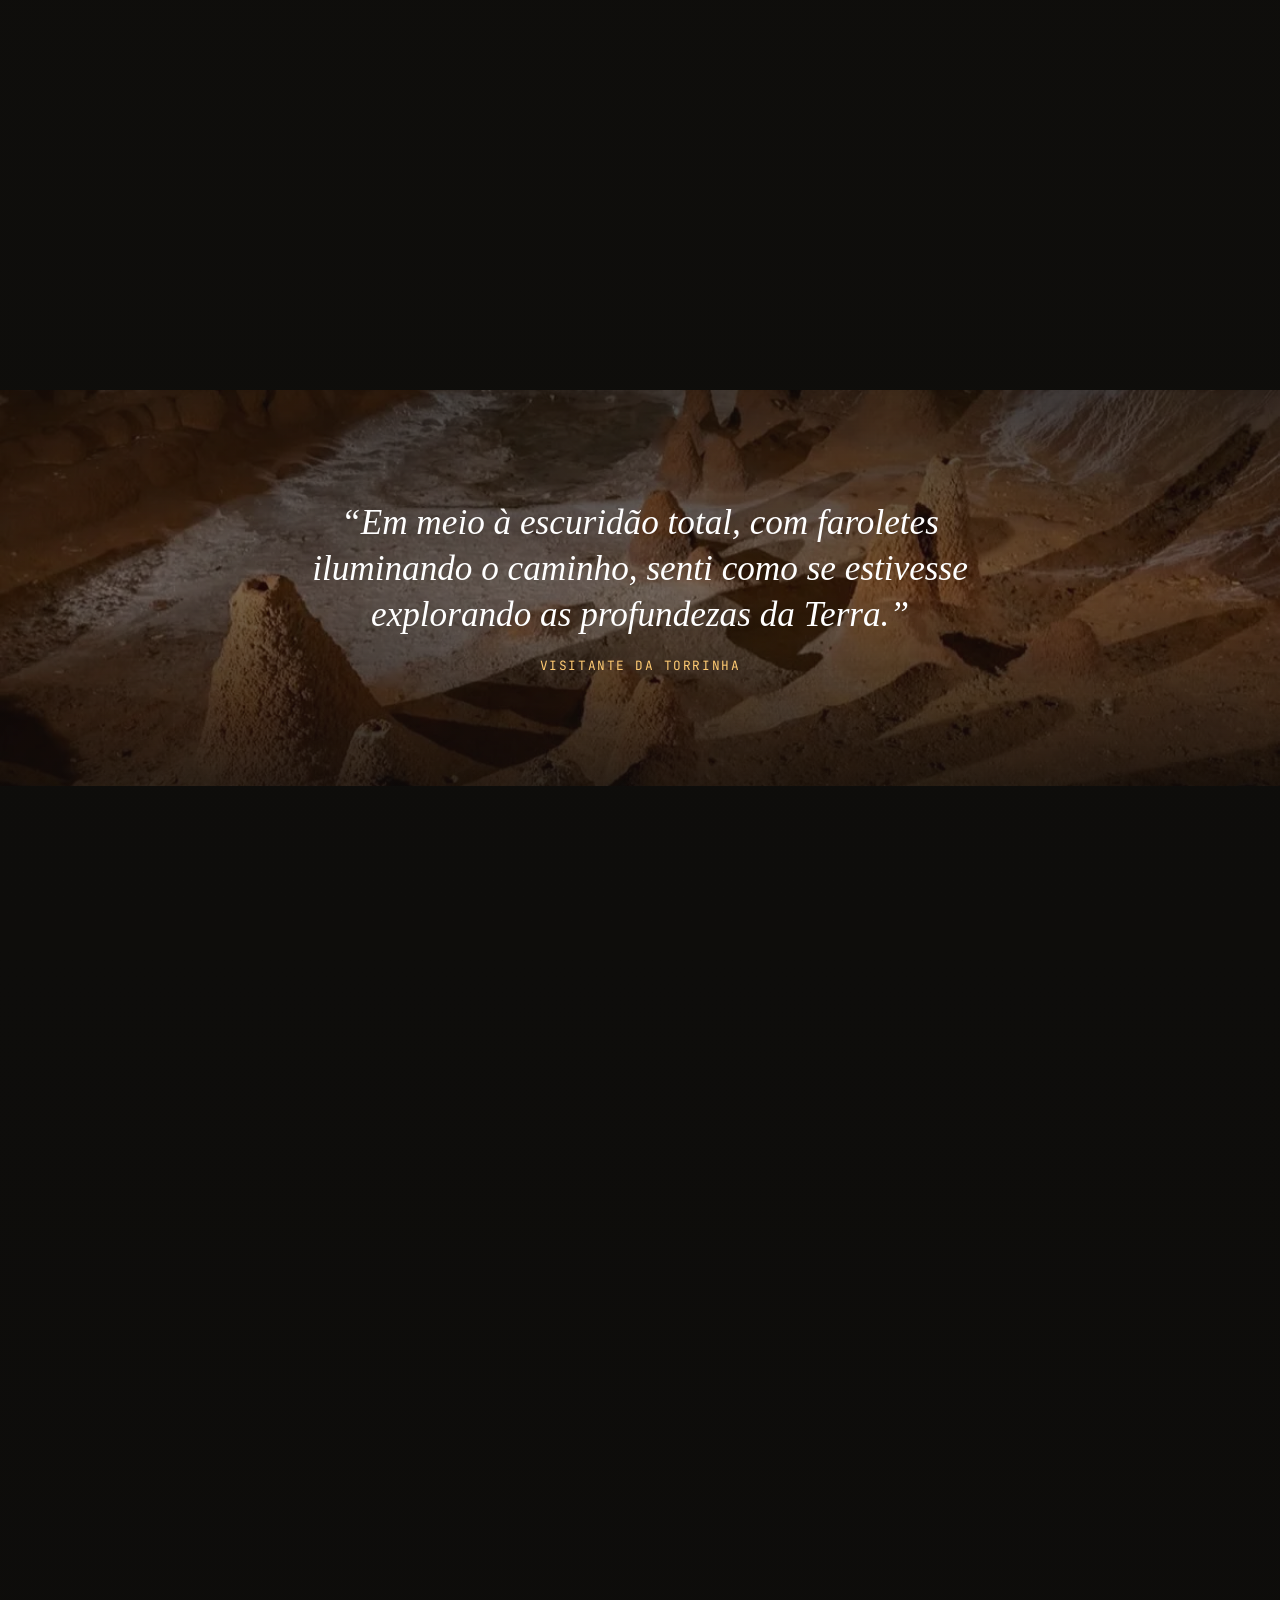
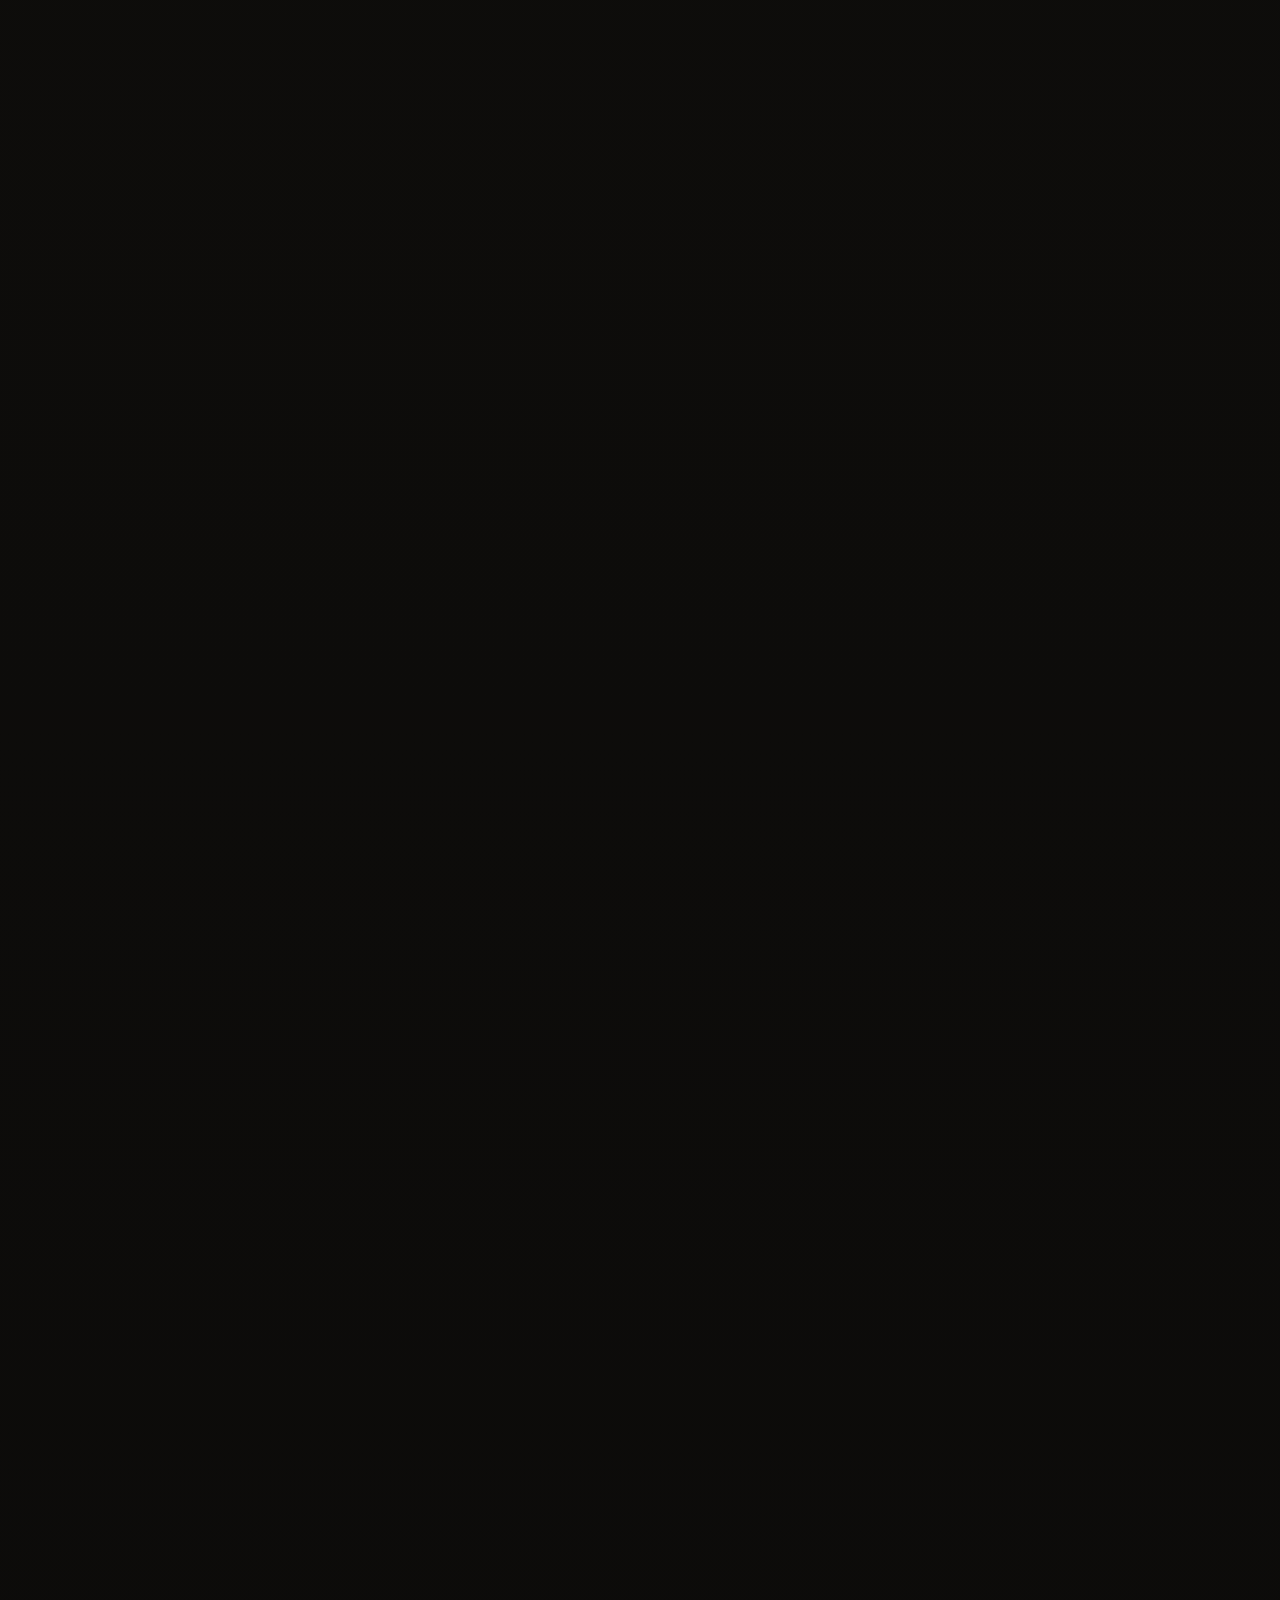
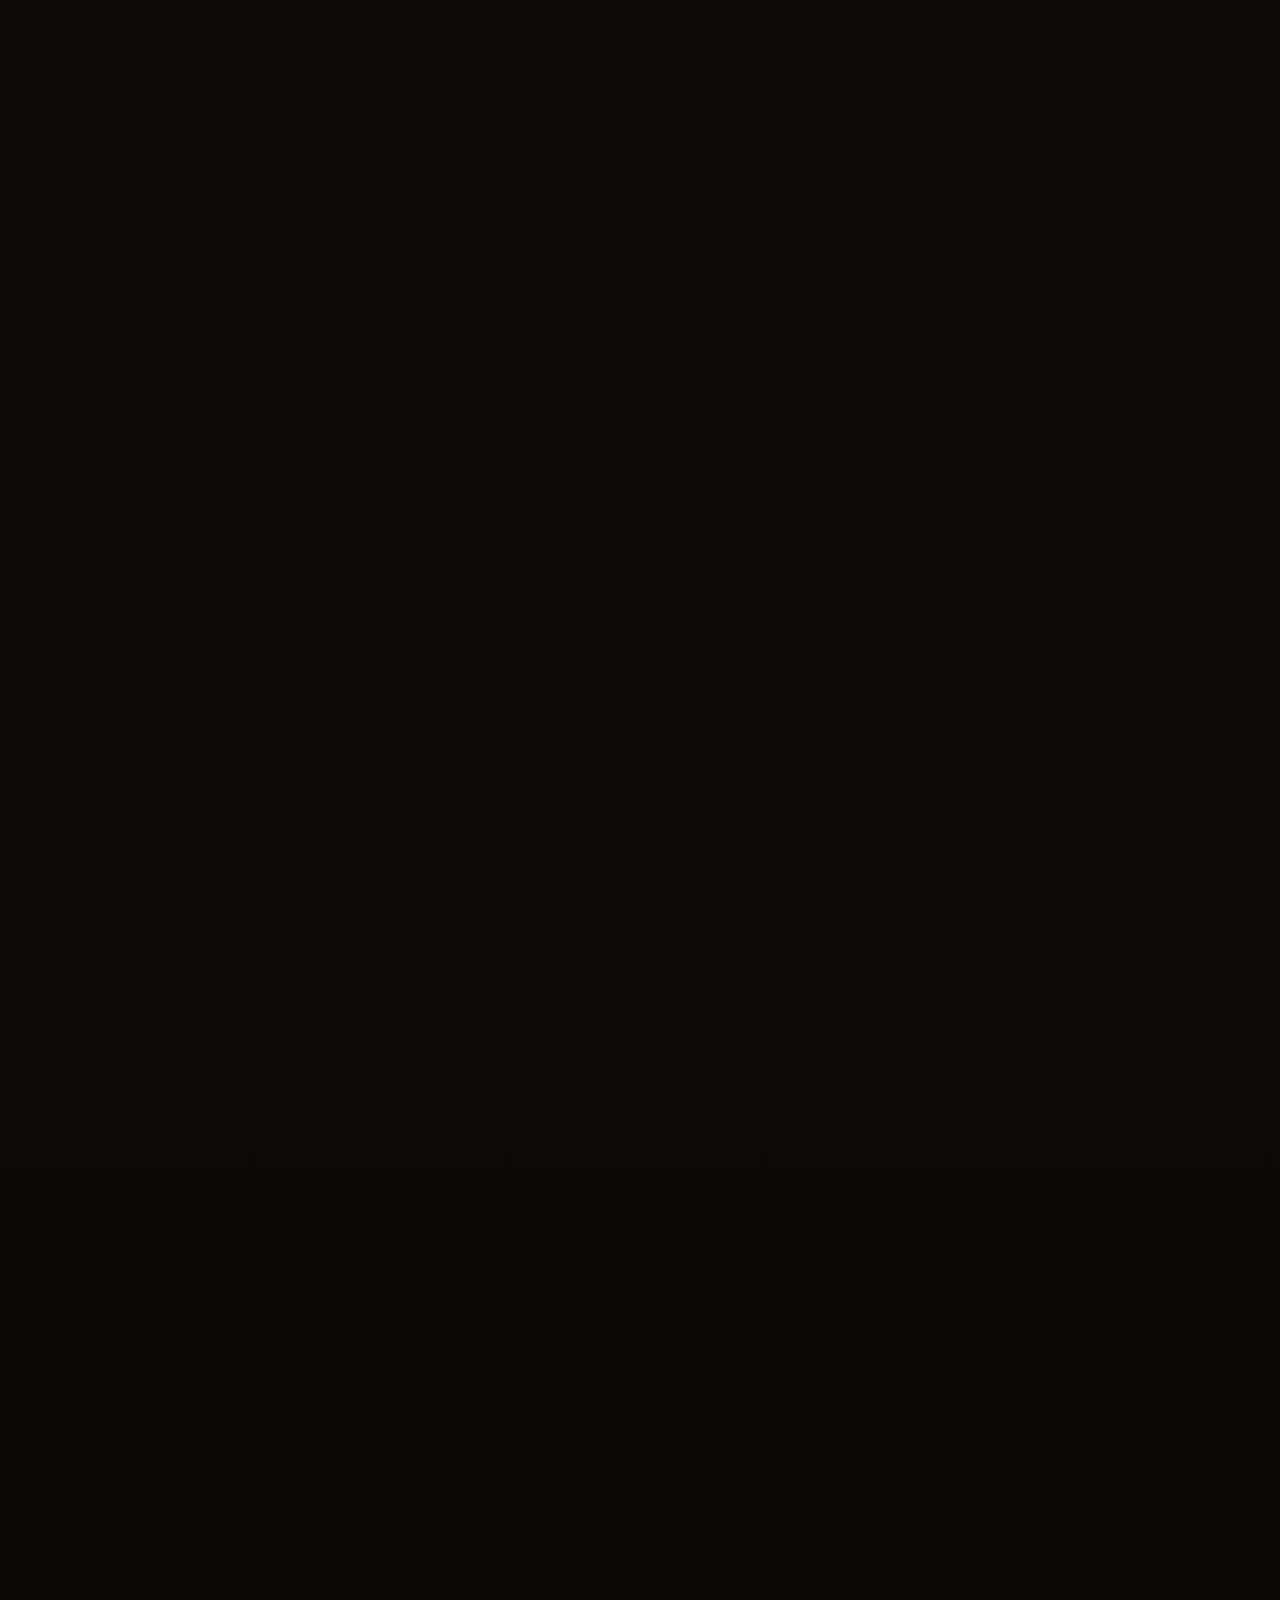
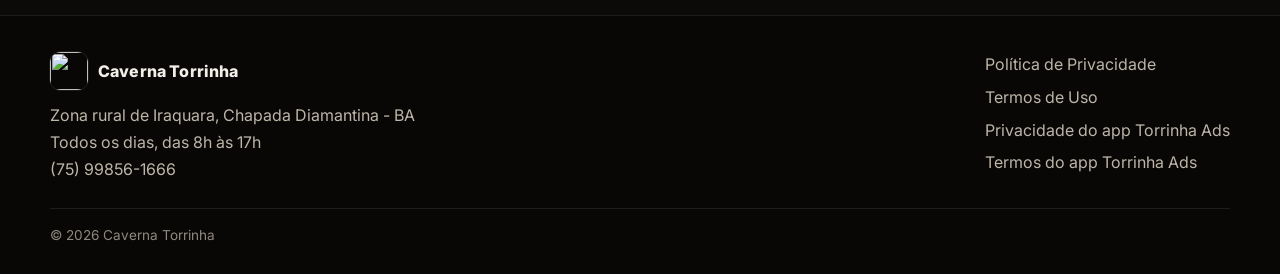
==== commit 6a9550ad: "Corrige descrição da foto do drink na galeria Co-Authored-By: Claude Opus 5.5 <noreply@anthropic.com" ====
--- a/index.html
+++ b/index.html
@@ -25,7 +25,7 @@
   <link rel="preconnect" href="https://fonts.googleapis.com">
   <link rel="preconnect" href="https://fonts.gstatic.com" crossorigin>
   <link href="https://fonts.googleapis.com/css2?family=Fraunces:opsz,wght@9..144,600;9..144,700&family=Inter:wght@400;500;600;700;800&family=JetBrains+Mono:wght@500&display=swap" rel="stylesheet">
-  <link rel="stylesheet" href="css/style.css?v=20261107" />
+  <link rel="stylesheet" href="css/style.css?v=20261108" />
   <meta name="google-site-verification" content="hFqxfTrj_T1RgFs9ka3FHSBQKGp7HnU3VG2XKj6h06k" />
   <script>window.TRACKING_IDS = { metaPixel: '' };</script>
   <script type="application/ld+json">{"@context":"https://schema.org","@type":"TouristAttraction","name":"Caverna Torrinha","description":"Passeio guiado pela Caverna Torrinha, em Iraquara, Chapada Diamantina, Bahia. Quatro roteiros com flores de aragonita, agulhas de gipsita e helictites.","telephone":"+5575998561666","url":"https://cavernatorrinha.com/","image":"https://cavernatorrinha.com/assets/opt/og-torrinha.jpg","isAccessibleForFree":false,"priceRange":"R$ 40 - R$ 150","touristType":["Ecoturismo","Espeleoturismo"],"sameAs":["https://www.instagram.com/cavernatorrinha_oficial","https://www.facebook.com/caverna.torrinha"],"address":{"@type":"PostalAddress","addressLocality":"Iraquara","addressRegion":"BA","addressCountry":"BR"},"openingHoursSpecification":{"@type":"OpeningHoursSpecification","dayOfWeek":["Monday","Tuesday","Wednesday","Thursday","Friday","Saturday","Sunday"],"opens":"08:00","closes":"17:00"},"makesOffer":[{"@type":"Offer","name":"Roteiro do Capitão","price":"40.00","priceCurrency":"BRL"},{"@type":"Offer","name":"Roteiro Valery","price":"70.00","priceCurrency":"BRL"},{"@type":"Offer","name":"Roteiro das Raridades","price":"80.00","priceCurrency":"BRL"},{"@type":"Offer","name":"Roteiro Completo","price":"150.00","priceCurrency":"BRL"}]}</script>
@@ -97,7 +97,7 @@
         </div>
         <div class="routes">
           <article class="card route" tabindex="0" role="button" aria-expanded="false" data-route="capitao">
-            <div class="route-media"><img src="assets/opt/cavidade-sm.webp" alt="Galeria do Roteiro do Capitão" loading="lazy" decoding="async"></div>
+            <div class="route-media route-media--plain" aria-hidden="true"><span class="route-media__year">1850</span><span class="route-media__label">O trecho histórico da Torrinha</span></div>
             <div class="route-top"><span class="tag">Primeira visita</span><p class="route-price"><small>R$</small>40</p></div>
             <h3>Roteiro do Capitão</h3>
             <p>O mais curto e histórico: estalactites, estalagmites, colunas e cortinas no trecho explorado desde 1850.</p>
@@ -105,7 +105,7 @@
             <a class="btn btn-whatsapp" data-origem="card-capitao" href="https://wa.me/5575998561666?text=Ol%C3%A1%21%20Vi%20o%20site%20da%20Caverna%20Torrinha%20e%20quero%20saber%20sobre%20o%20Roteiro%20do%20Capit%C3%A3o." target="_blank" rel="noopener">Reservar no WhatsApp</a>
           </article>
           <article class="card route" tabindex="0" role="button" aria-expanded="false" data-route="valery">
-            <div class="route-media"><img src="assets/opt/flor-sm.webp" alt="Flor de aragonita do Roteiro Valery" loading="lazy" decoding="async"></div>
+            <div class="route-media"><img src="assets/opt/agulha-1-sm.webp" alt="Agulhas de gipsita do Roteiro Valery" loading="lazy" decoding="async"></div>
             <div class="route-top"><span class="tag">Mais fotogênico</span><p class="route-price"><small>R$</small>70</p></div>
             <h3>Roteiro Valery</h3>
             <p>Foco nas formações raras: flores de aragonita, helictites e agulhas de gipsita.</p>
@@ -181,7 +181,7 @@
           <button class="shot" type="button" data-full="assets/opt/bolha.webp" aria-label="Ampliar foto da bolha de calcita"><img src="assets/opt/bolha-sm.webp" alt="Bolha de calcita da Caverna Torrinha" loading="lazy" decoding="async"></button>
           <button class="shot" type="button" data-full="assets/opt/cavidade.webp" aria-label="Ampliar foto da cavidade"><img src="assets/opt/cavidade-sm.webp" alt="Cavidade da Caverna Torrinha" loading="lazy" decoding="async"></button>
           <button class="shot" type="button" data-full="assets/opt/cristal.webp" aria-label="Ampliar foto dos cristais"><img src="assets/opt/cristal-sm.webp" alt="Cristais da Caverna Torrinha" loading="lazy" decoding="async"></button>
-          <button class="shot" type="button" data-full="assets/opt/drinki.webp" aria-label="Ampliar foto das formações rochosas"><img src="assets/opt/drinki-sm.webp" alt="Detalhe das formações rochosas da Caverna Torrinha" loading="lazy" decoding="async"></button>
+          <button class="shot" type="button" data-full="assets/opt/drinki.webp" aria-label="Ampliar foto do drink na cafeteria"><img src="assets/opt/drinki-sm.webp" alt="Drink servido na cafeteria da Caverna Torrinha, com vista para a paisagem" loading="lazy" decoding="async"></button>
         </div>
       </div>
     </section>
@@ -444,6 +444,6 @@
     <symbol id="icon-check" viewBox="0 0 24 24"><path fill="none" stroke="currentColor" stroke-width="2.4" stroke-linecap="round" stroke-linejoin="round" d="m5 12.5 4.5 4.5L19 7.5"/></symbol>
   </svg>
   <script src="js/utm.js?v=20261006"></script>
-  <script src="js/script.js?v=20261107"></script>
+  <script src="js/script.js?v=20261108"></script>
 </body>
 </html>
--- a/css/style.css
+++ b/css/style.css
@@ -563,6 +563,10 @@
 .route-media img{width:100%;height:100%;object-fit:cover;transition:transform .6s ease}
 .route-media::after{content:"";position:absolute;inset:0;background:linear-gradient(180deg,transparent 50%,rgba(20,18,16,.95))}
 .route:hover .route-media img{transform:scale(1.06)}
+.route-media--plain{display:flex;flex-direction:column;justify-content:center;align-items:center;gap:6px;text-align:center;padding:20px 20px 34px;
+  background:radial-gradient(circle at 50% 30%,rgba(241,169,75,.22),transparent 60%),repeating-linear-gradient(180deg,rgba(255,255,255,.035) 0 1px,transparent 1px 14px),#1d1915}
+.route-media__year{font-family:Fraunces,serif;font-size:3.2rem;line-height:1;color:var(--amber-2);font-weight:700}
+.route-media__label{color:#cfc7ba;font-size:.9rem}
 .route-top{margin-top:-22px;position:relative;z-index:1}
 .route h3{margin-top:12px}
 .route > p:not(.route-price){margin-top:8px}
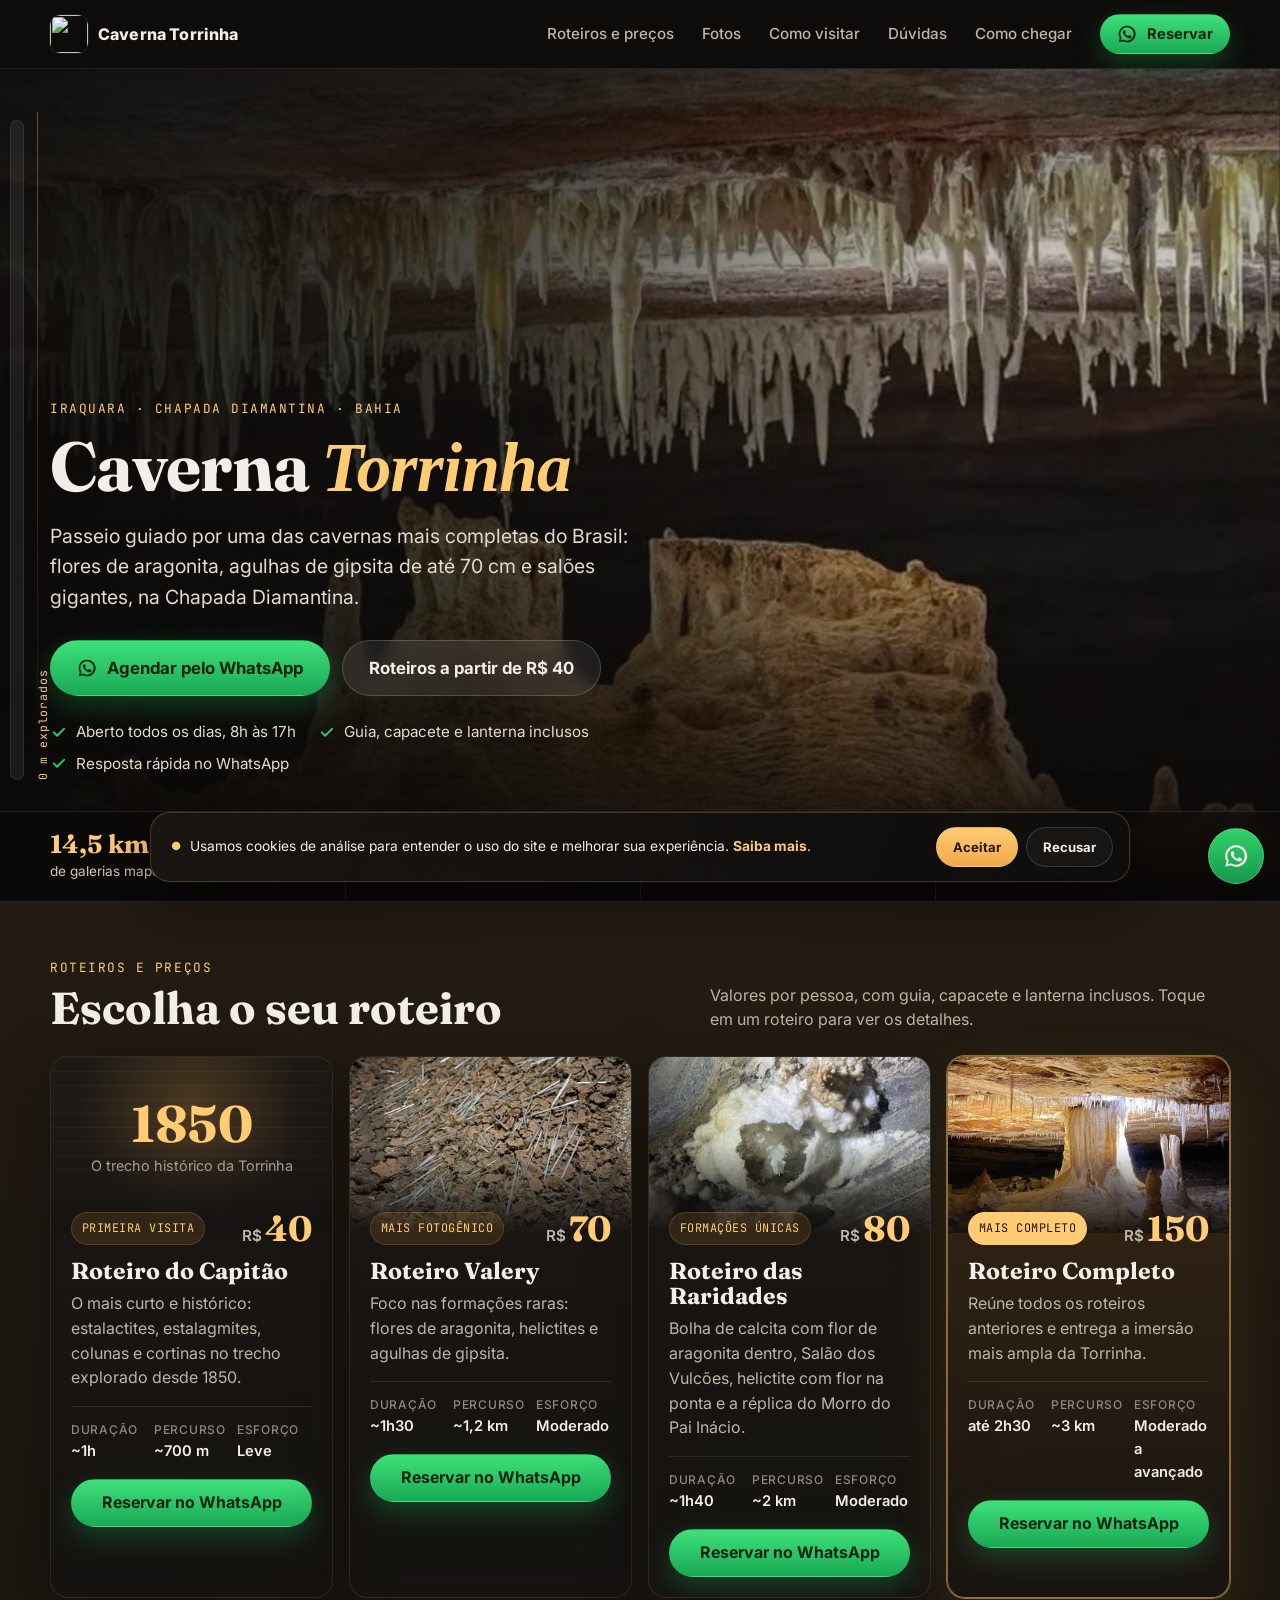
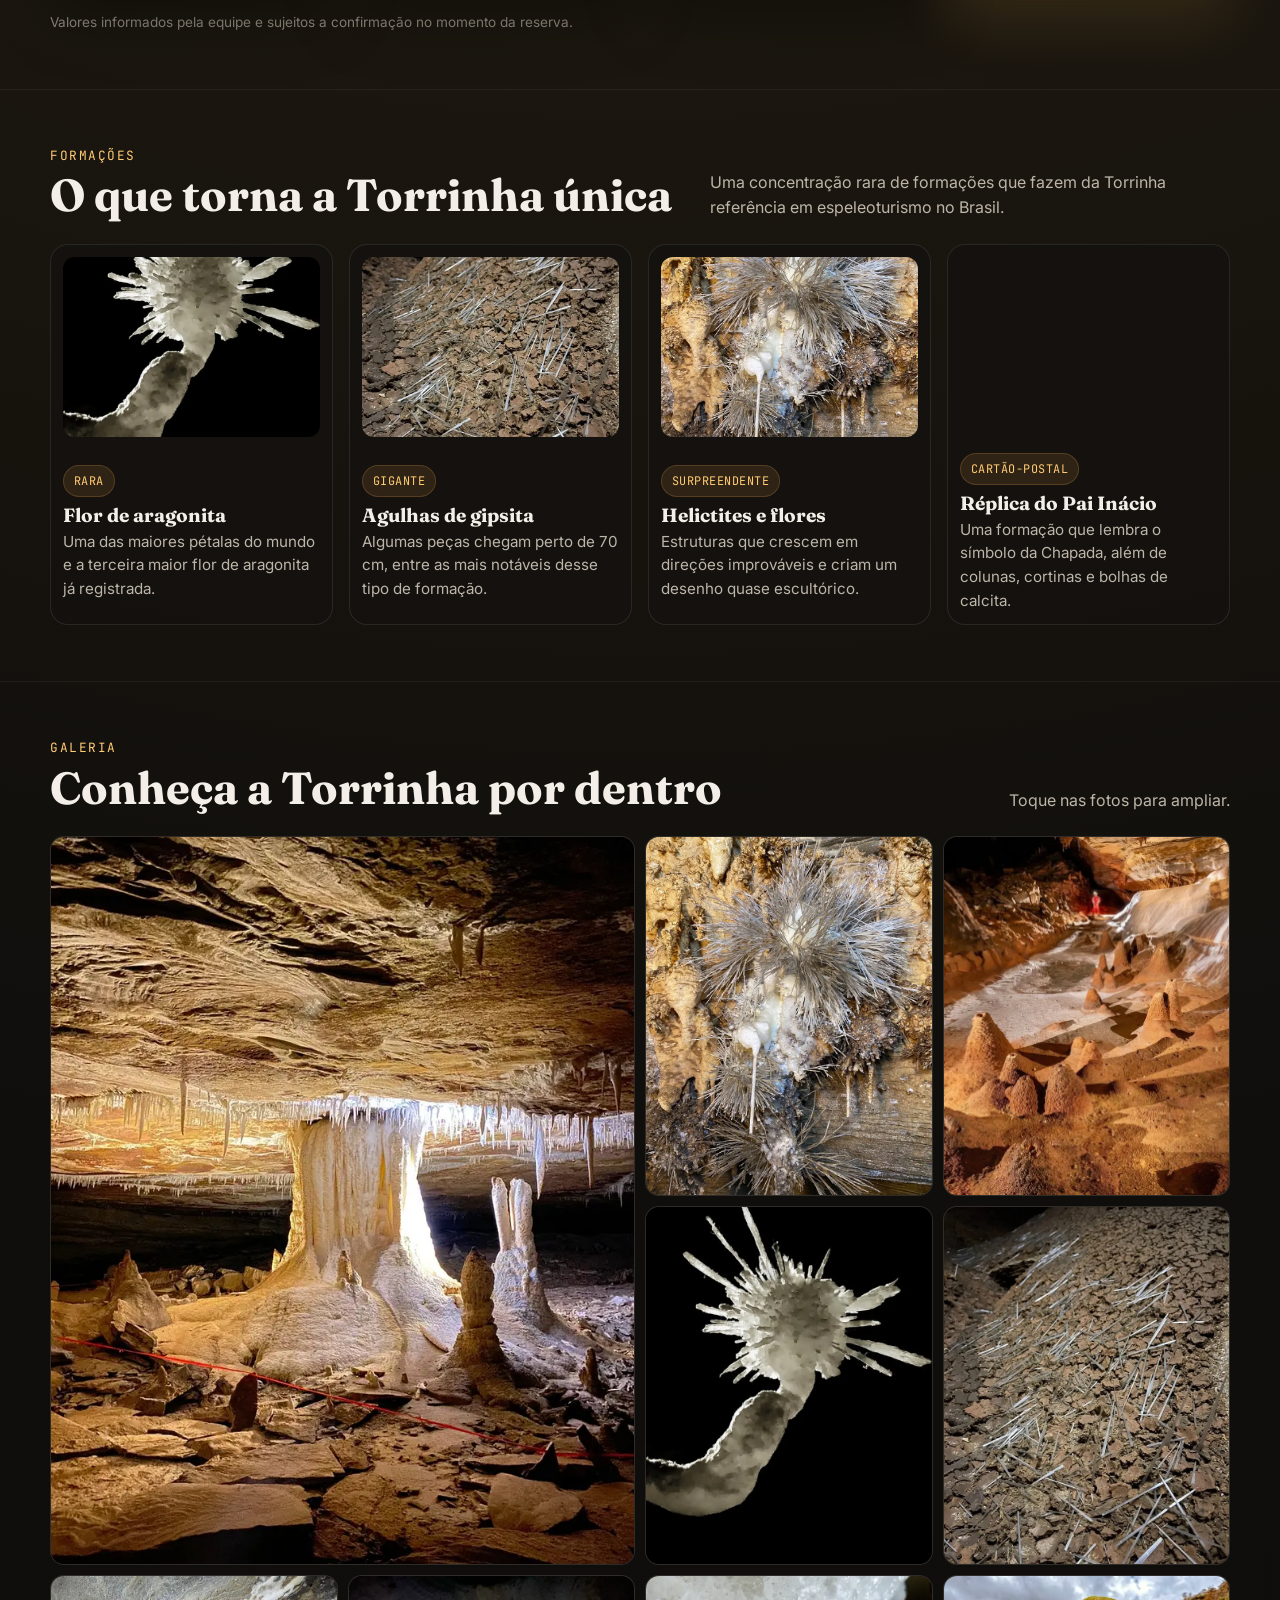
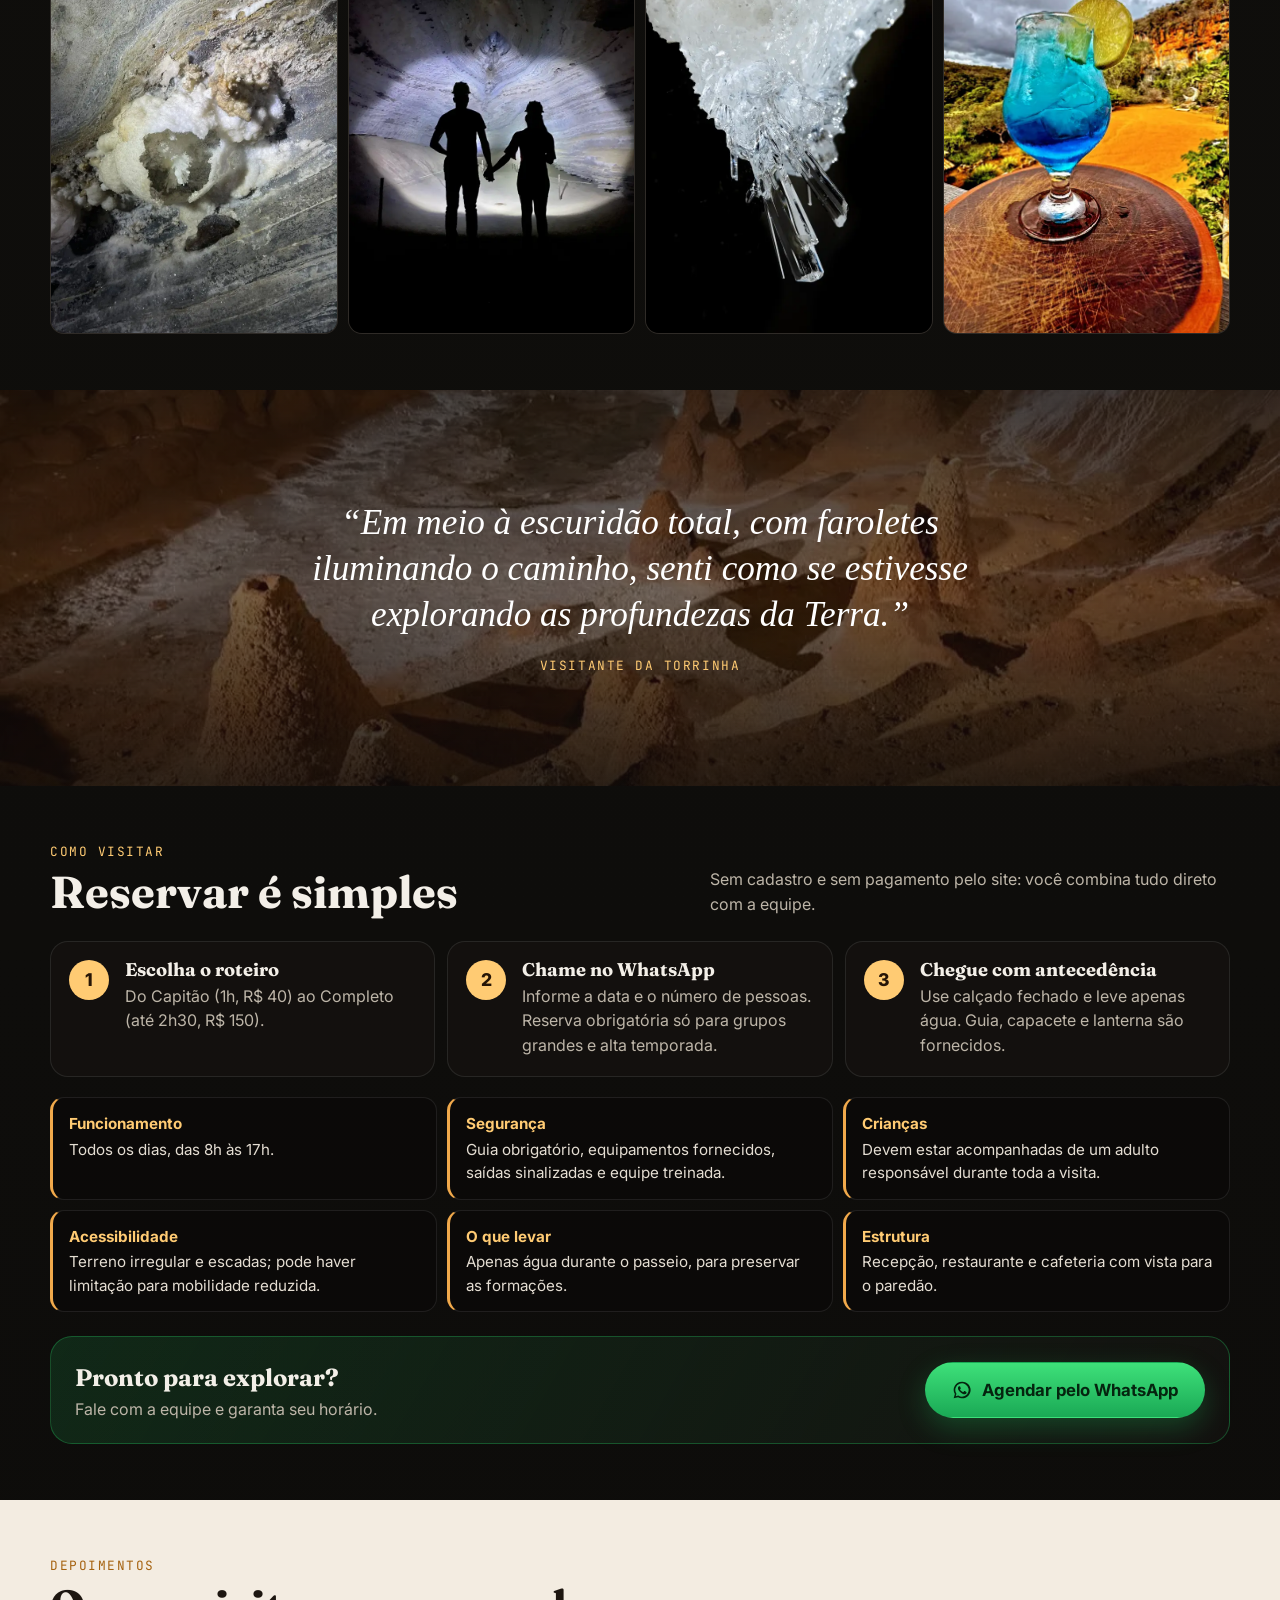
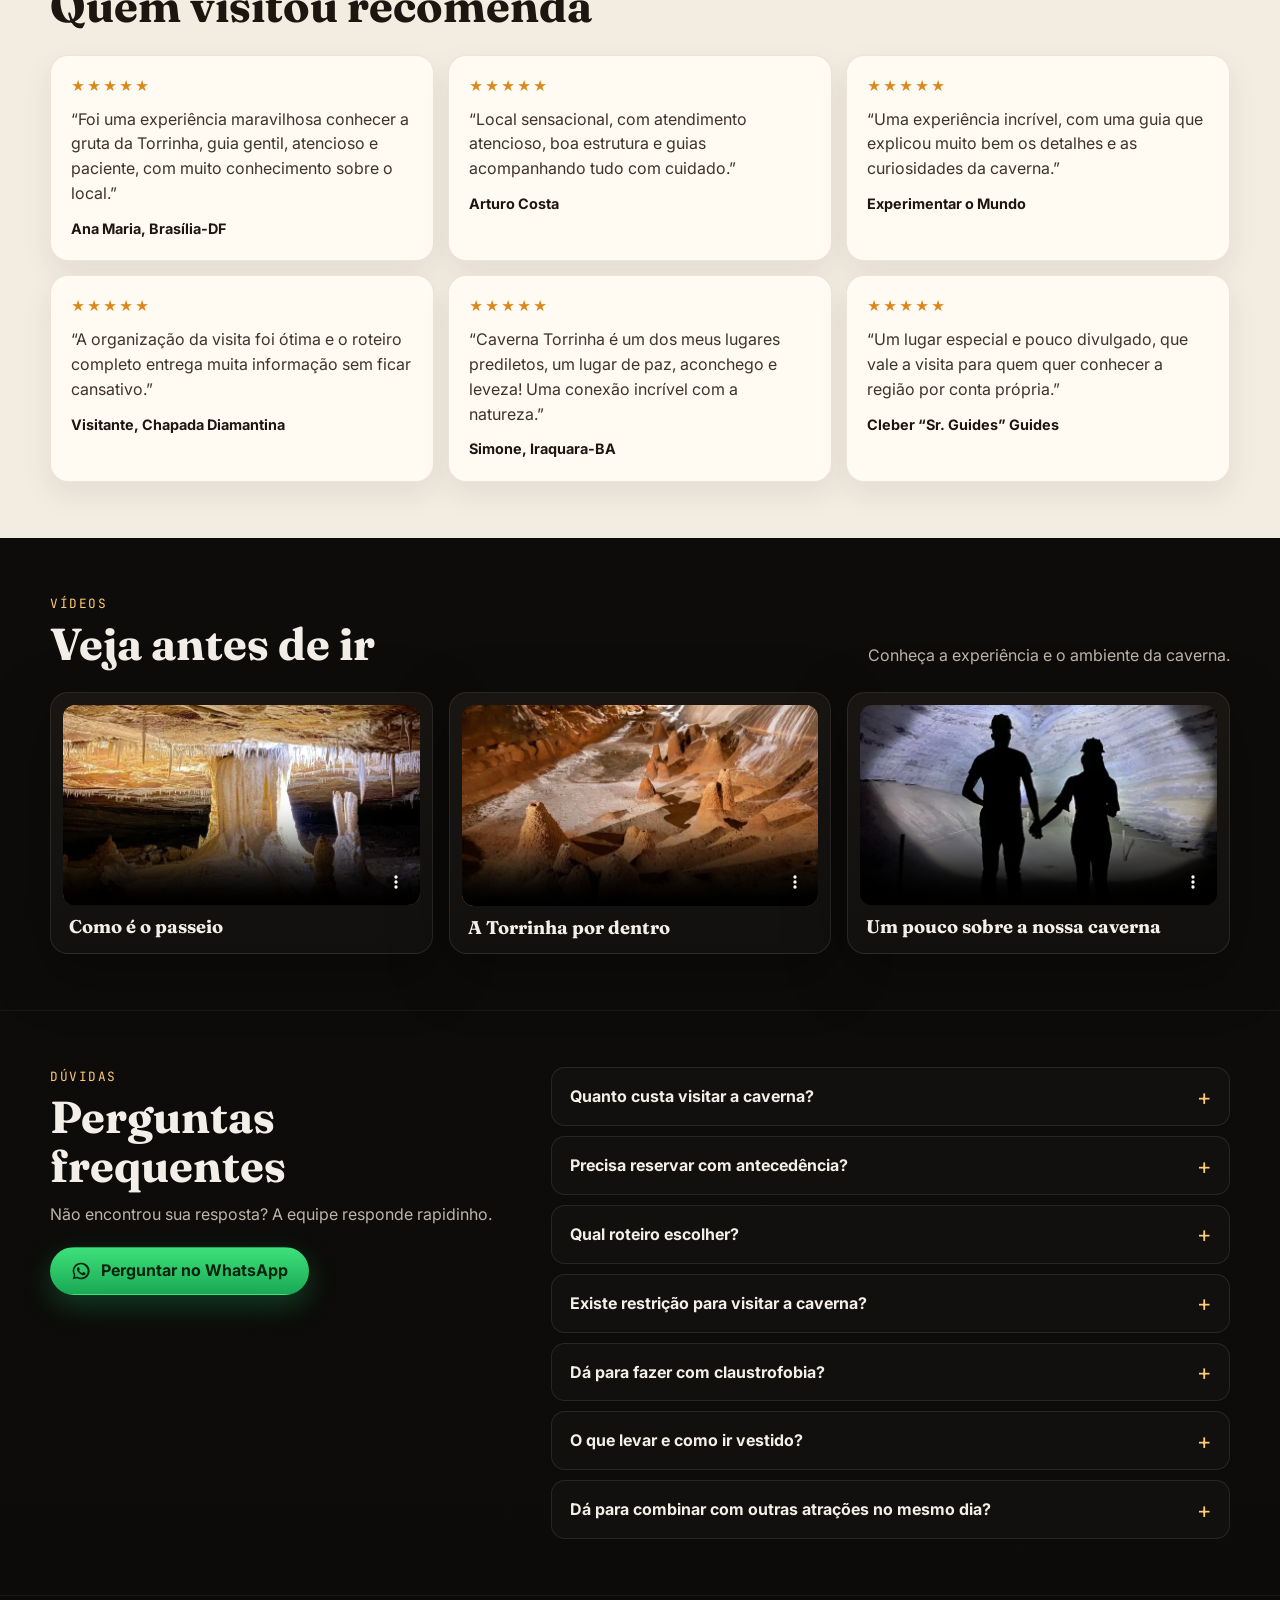
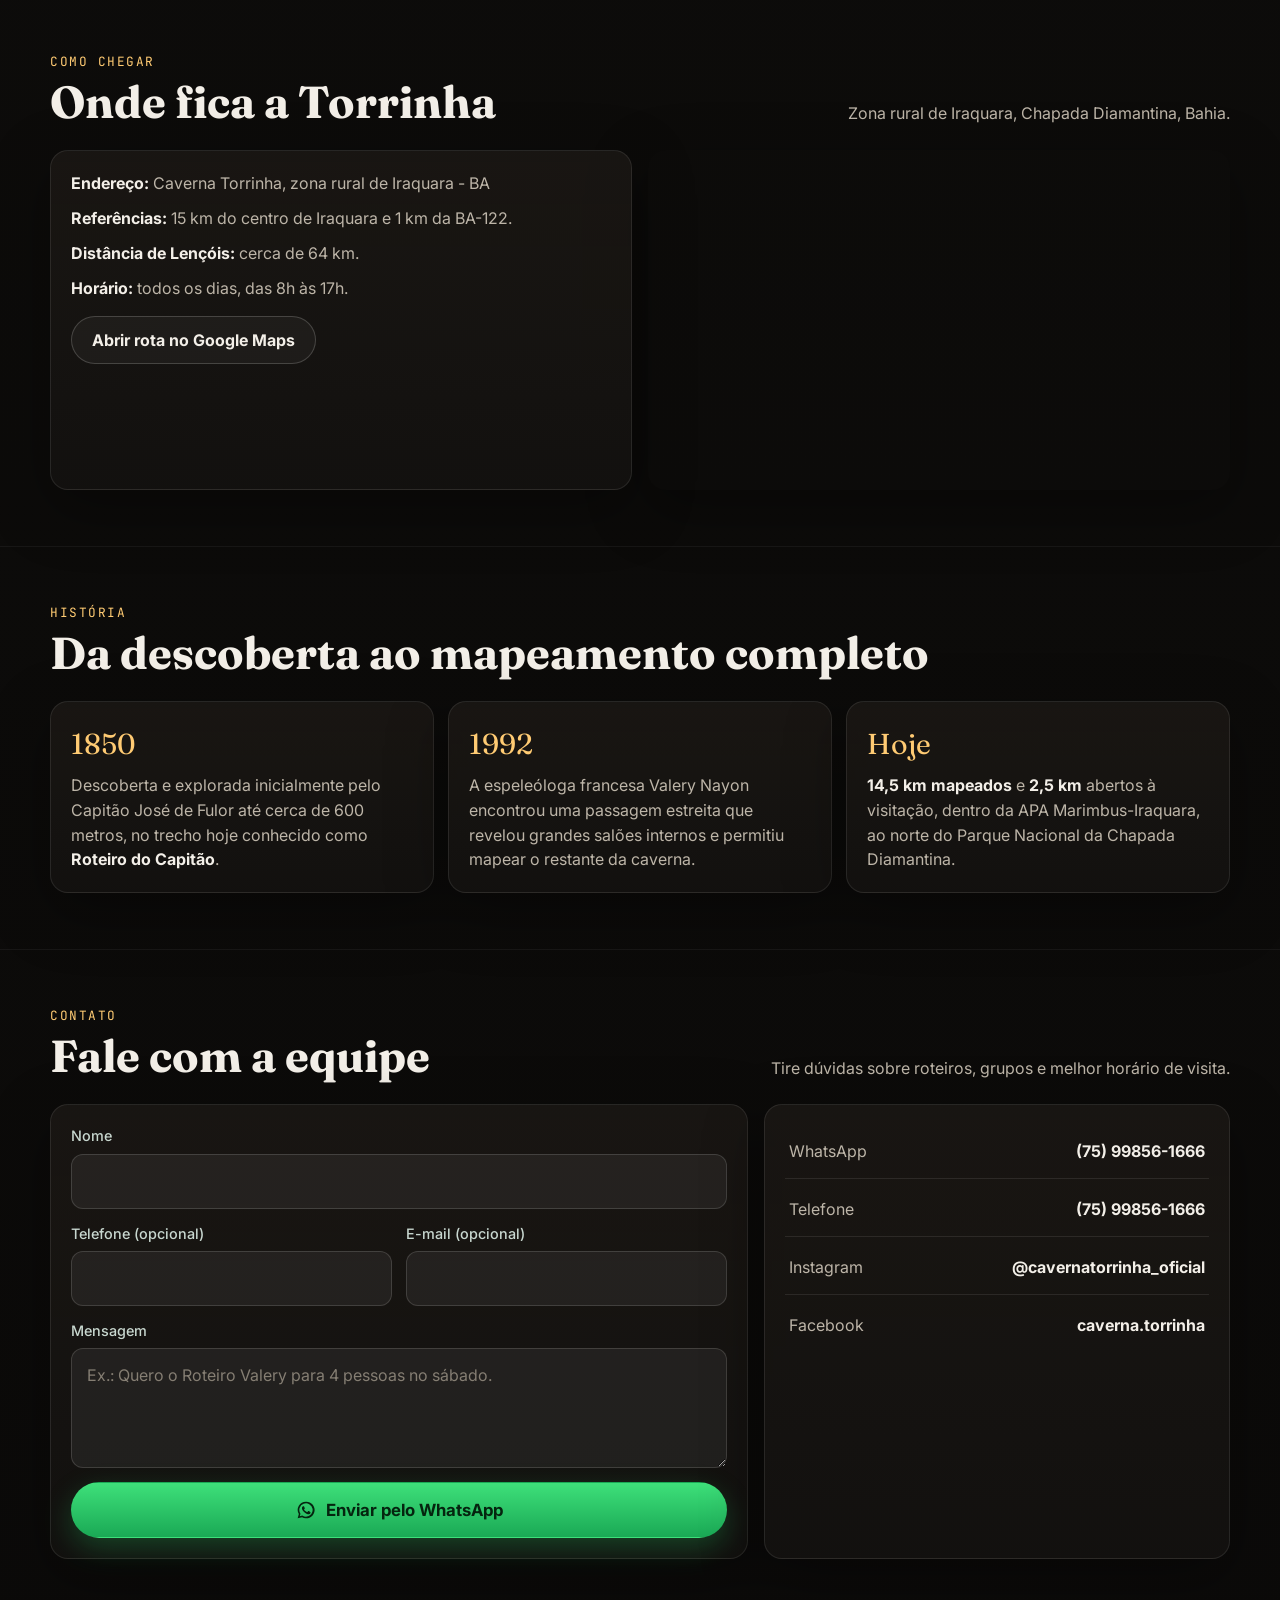
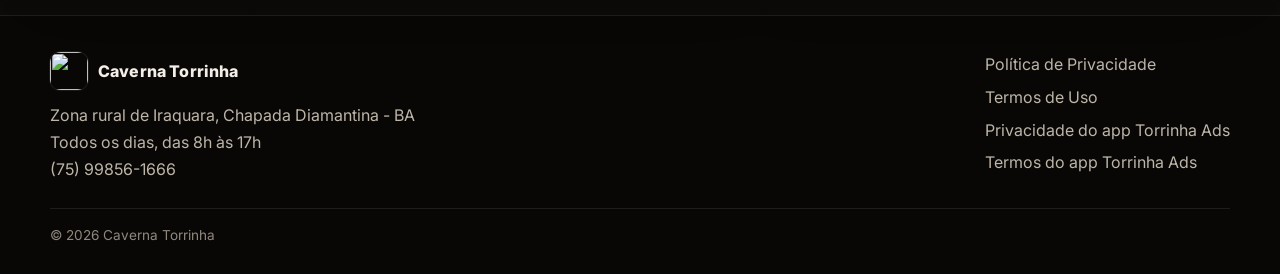
==== commit a07af004: "Corrige rastreamento de origem e usa o nome da caverna no título - Cliques do Google Ads (gclid/gbra" ====
--- a/index.html
+++ b/index.html
@@ -61,8 +61,8 @@
       <div class="wrap hero-inner">
         <div class="hero-text">
           <div class="eyebrow">Iraquara · Chapada Diamantina · Bahia</div>
-          <h1>Desça às profundezas da <em>Chapada Diamantina</em></h1>
-          <p class="lead">Passeio guiado na Caverna Torrinha, uma das mais completas do Brasil: flores de aragonita, agulhas de gipsita de até 70 cm e salões gigantes.</p>
+          <h1>Caverna <em>Torrinha</em></h1>
+          <p class="lead">Passeio guiado por uma das cavernas mais completas do Brasil: flores de aragonita, agulhas de gipsita de até 70 cm e salões gigantes, na Chapada Diamantina.</p>
           <div class="actions">
             <a class="btn btn-whatsapp btn-lg" data-origem="topo" href="https://wa.me/5575998561666?text=Ol%C3%A1%21%20Vi%20o%20site%20da%20Caverna%20Torrinha%20e%20quero%20agendar%20uma%20visita." target="_blank" rel="noopener">
               <svg viewBox="0 0 24 24" aria-hidden="true"><use href="#icon-wa"/></svg>Agendar pelo WhatsApp
@@ -443,7 +443,7 @@
     <symbol id="icon-wa" viewBox="0 0 24 24"><path fill="currentColor" d="M12 2a9.9 9.9 0 0 0-8.56 14.9L2 22l5.27-1.38A10 10 0 1 0 12 2Zm0 18a8 8 0 0 1-4.08-1.12l-.29-.16-3.13.82.84-3.05-.18-.31A8 8 0 1 1 12 20Zm4.64-5.96c-.25-.13-1.47-.73-1.7-.82-.23-.08-.39-.13-.56.13-.17.25-.65.82-.8.99-.15.17-.3.19-.55.06a6.52 6.52 0 0 1-1.92-1.18 7.18 7.18 0 0 1-1.33-1.65c-.14-.24-.02-.37.11-.5.11-.11.25-.29.38-.44.13-.15.17-.25.26-.41.08-.17.04-.31-.02-.44-.06-.13-.56-1.35-.77-1.86-.2-.48-.4-.42-.56-.43h-.48c-.17 0-.44.06-.67.31-.23.25-.89.87-.89 2.12s.91 2.46 1.04 2.63c.13.17 1.8 2.75 4.37 3.86.61.26 1.08.42 1.45.54.61.19 1.16.16 1.6.1.49-.07 1.47-.6 1.68-1.18.21-.59.21-1.09.15-1.18-.06-.1-.22-.16-.47-.29Z"/></symbol>
     <symbol id="icon-check" viewBox="0 0 24 24"><path fill="none" stroke="currentColor" stroke-width="2.4" stroke-linecap="round" stroke-linejoin="round" d="m5 12.5 4.5 4.5L19 7.5"/></symbol>
   </svg>
-  <script src="js/utm.js?v=20261006"></script>
-  <script src="js/script.js?v=20261108"></script>
+  <script src="js/utm.js?v=20261108"></script>
+  <script src="js/script.js?v=20261109"></script>
 </body>
 </html>
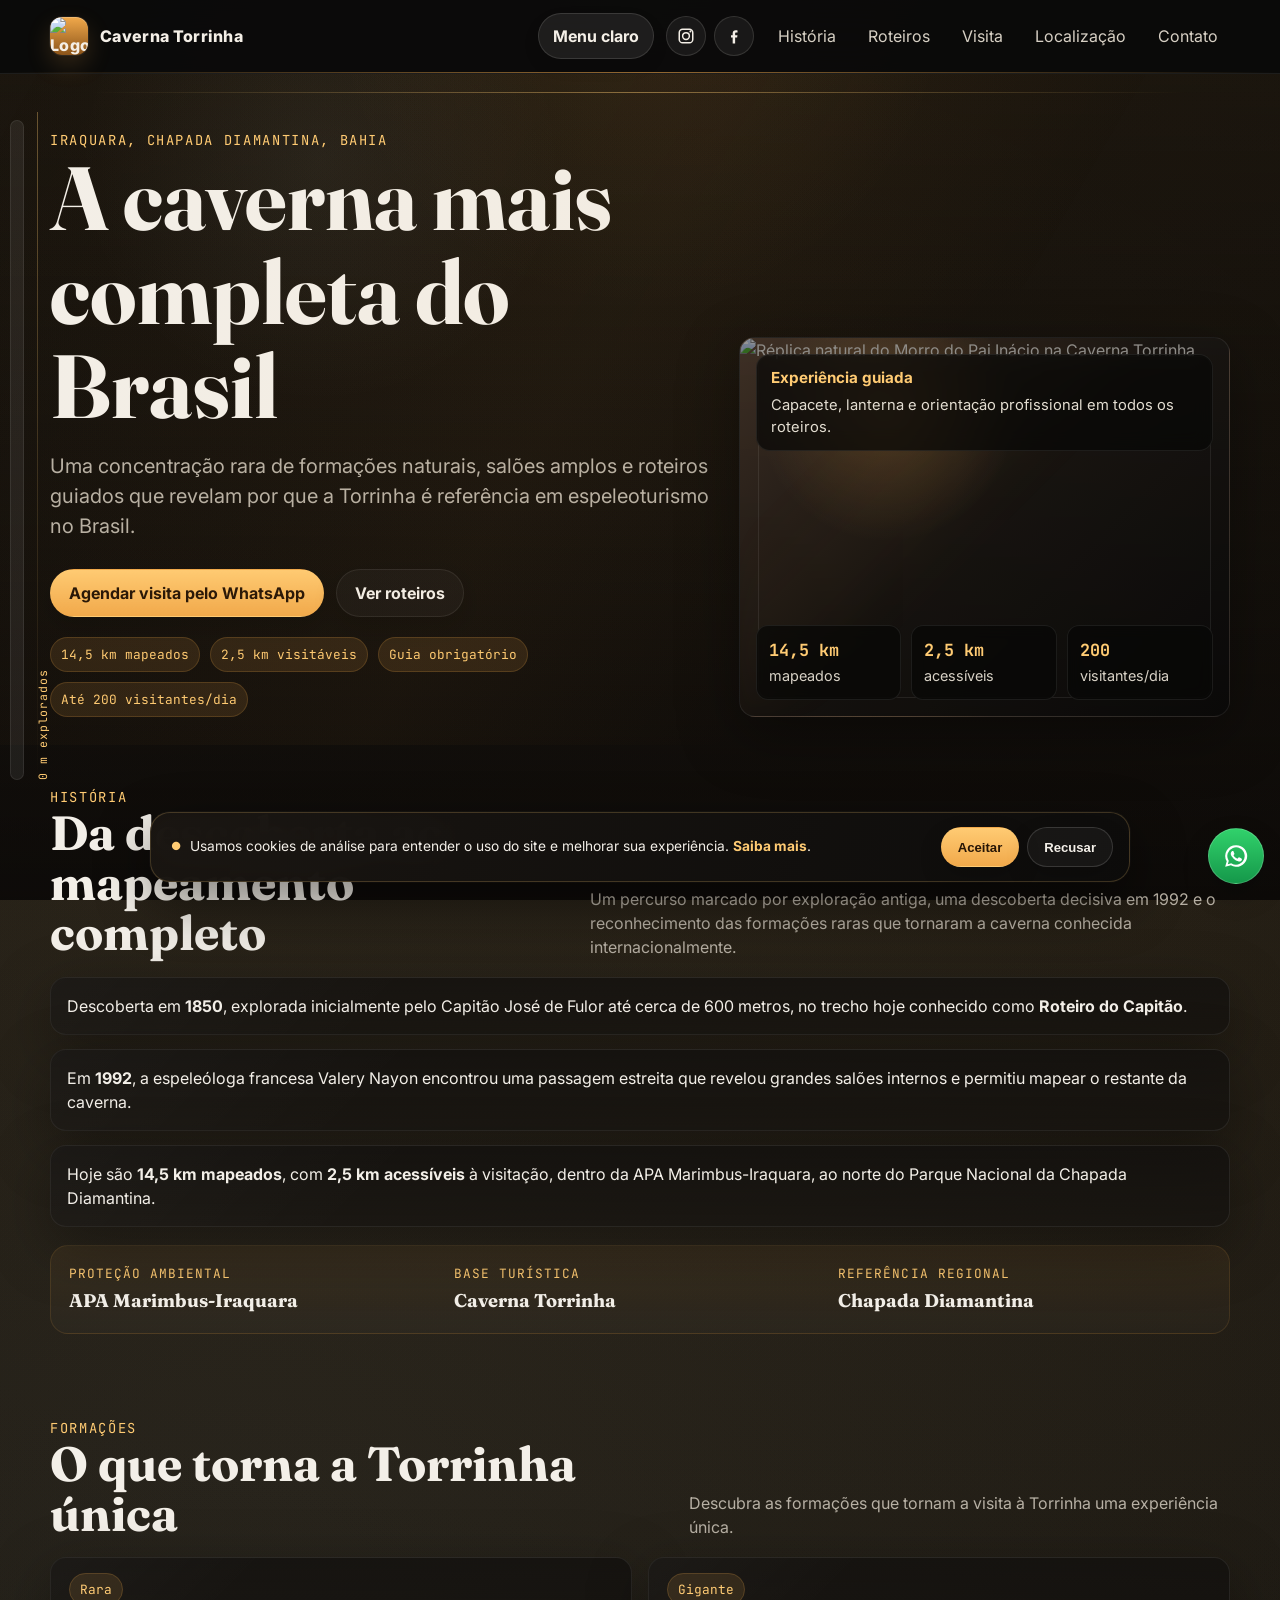
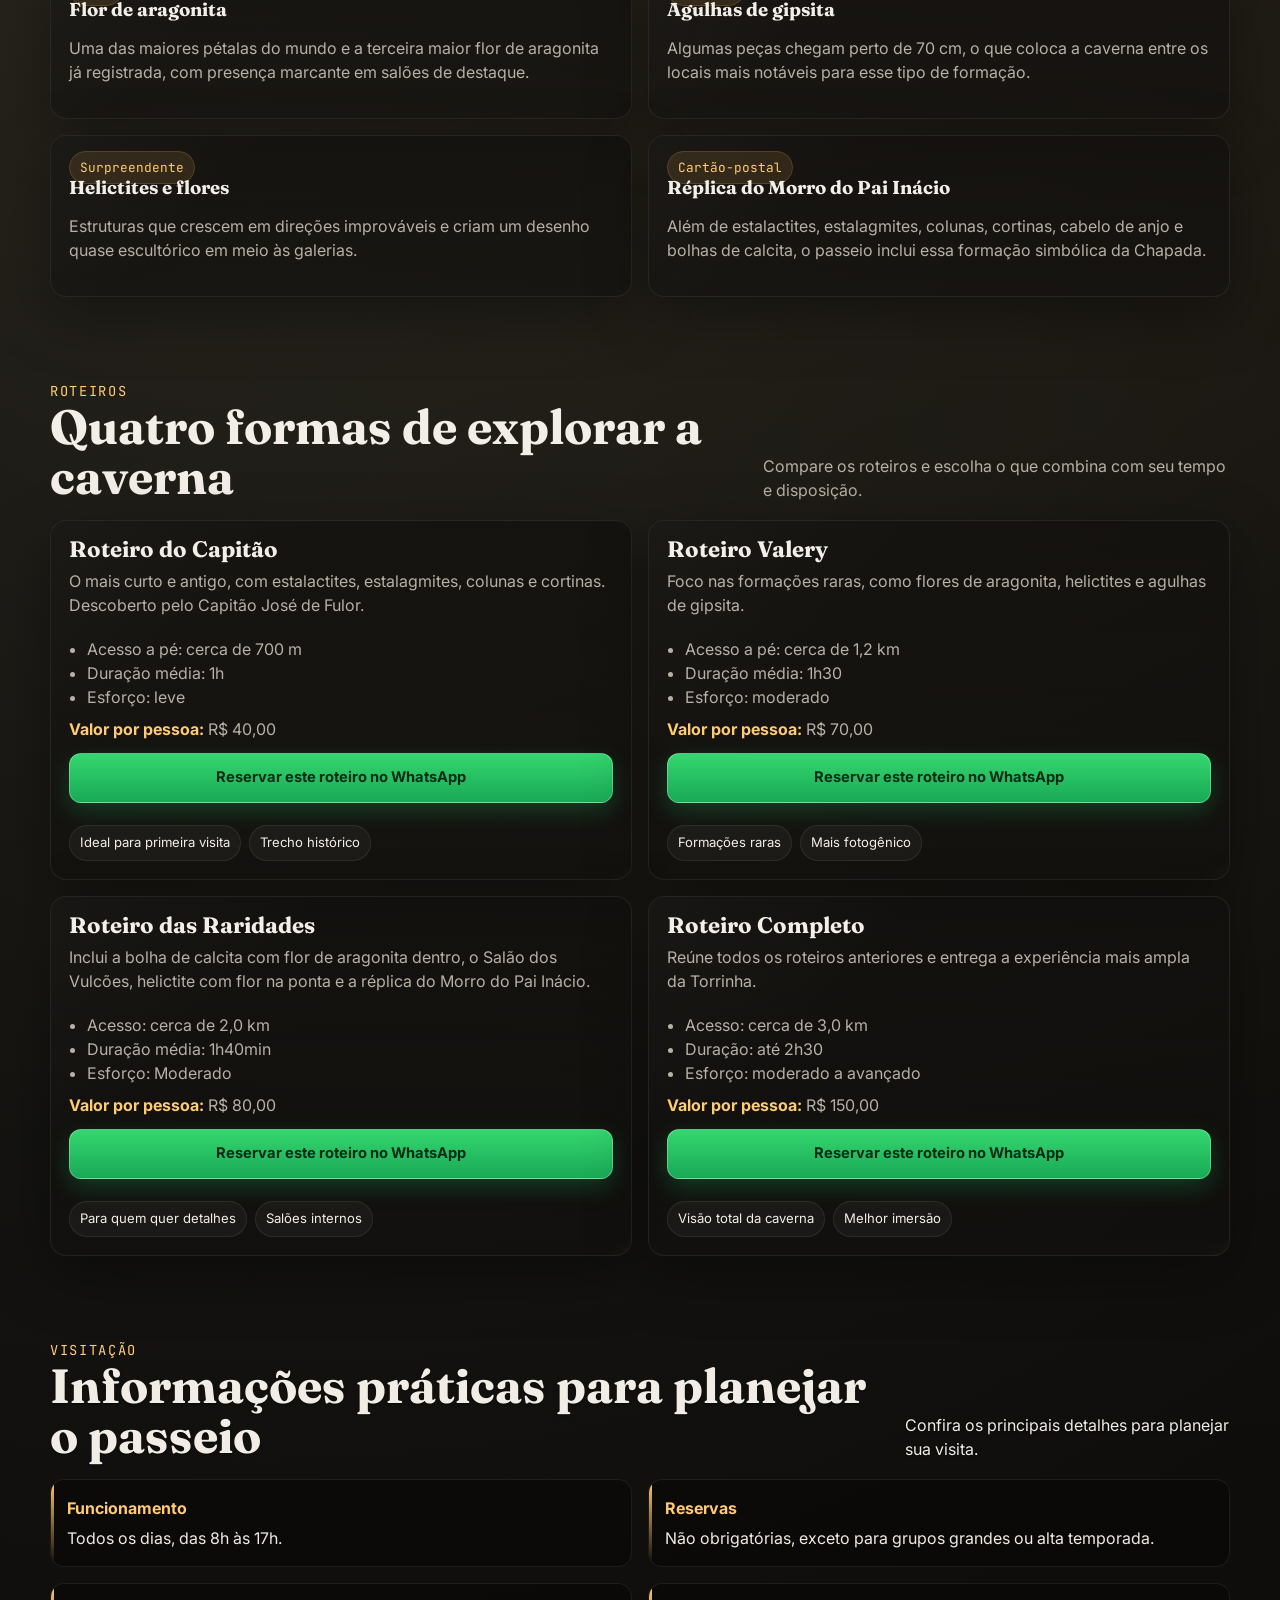
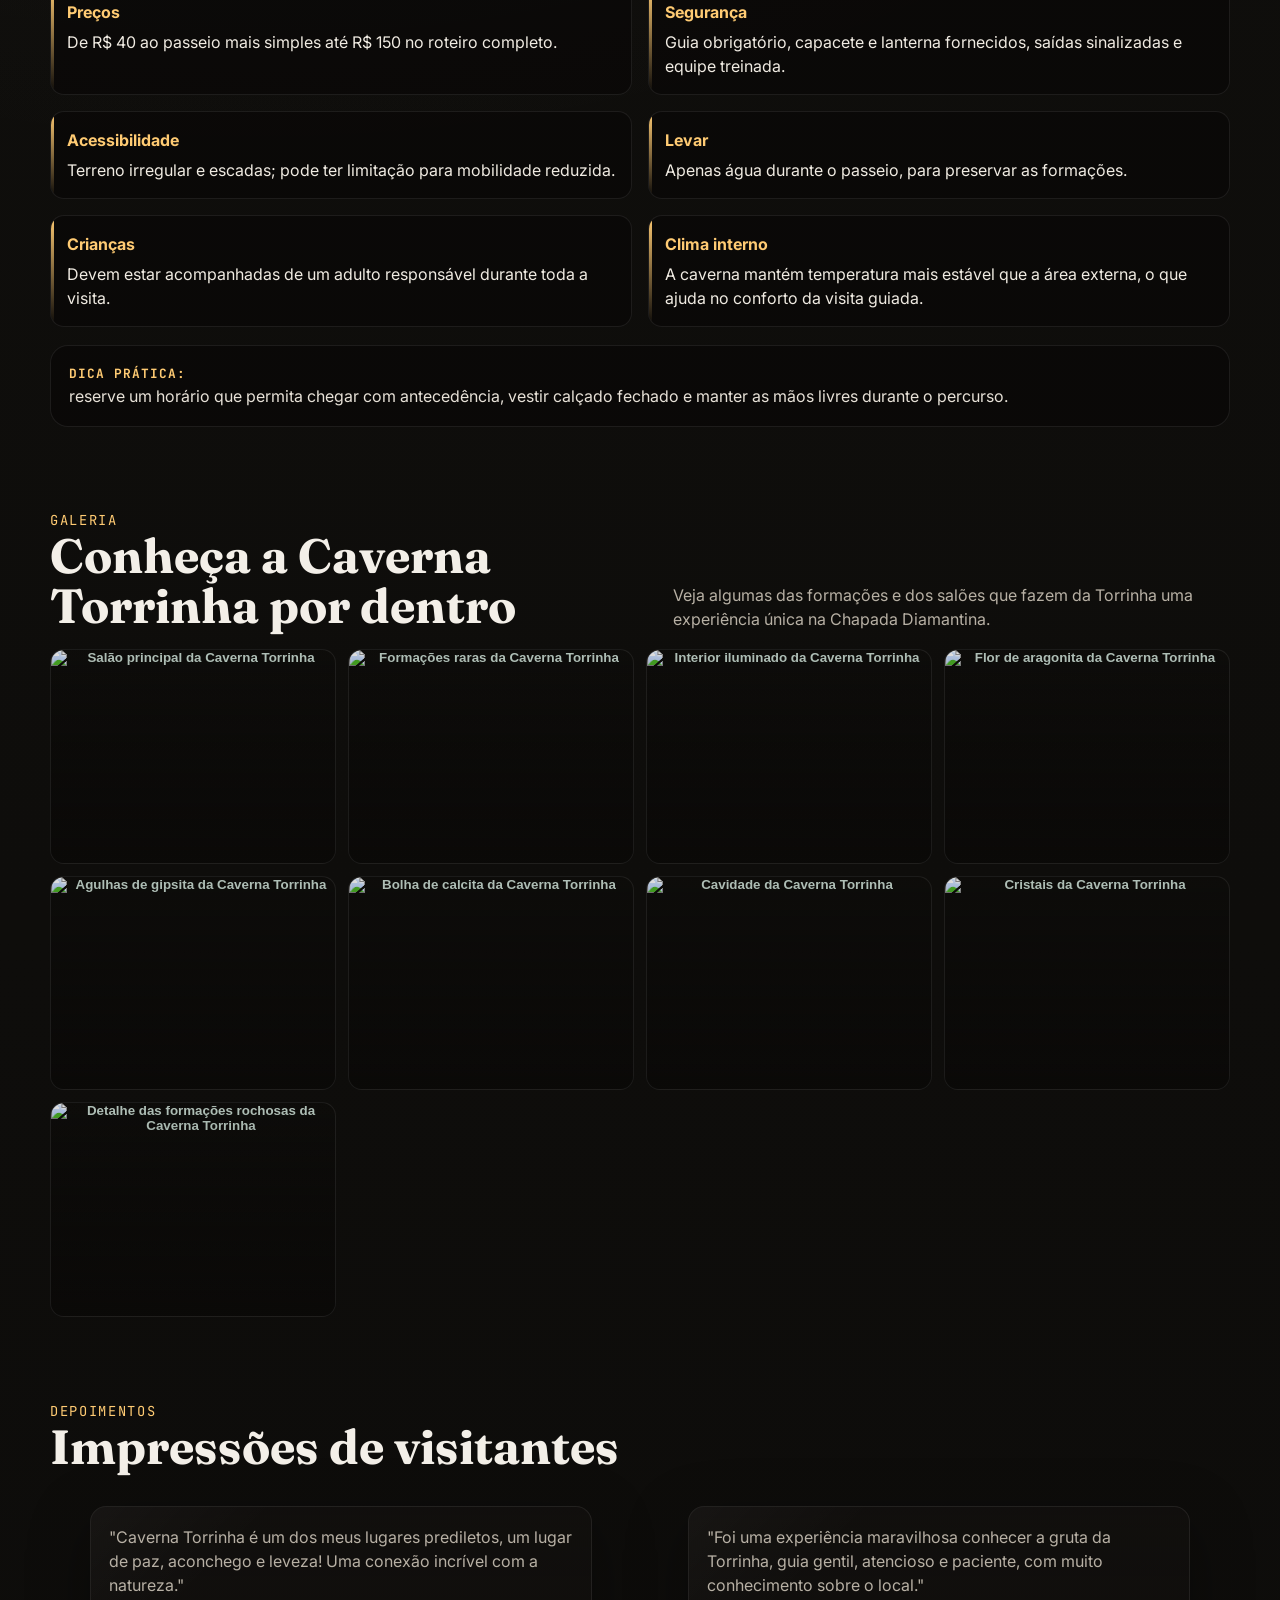
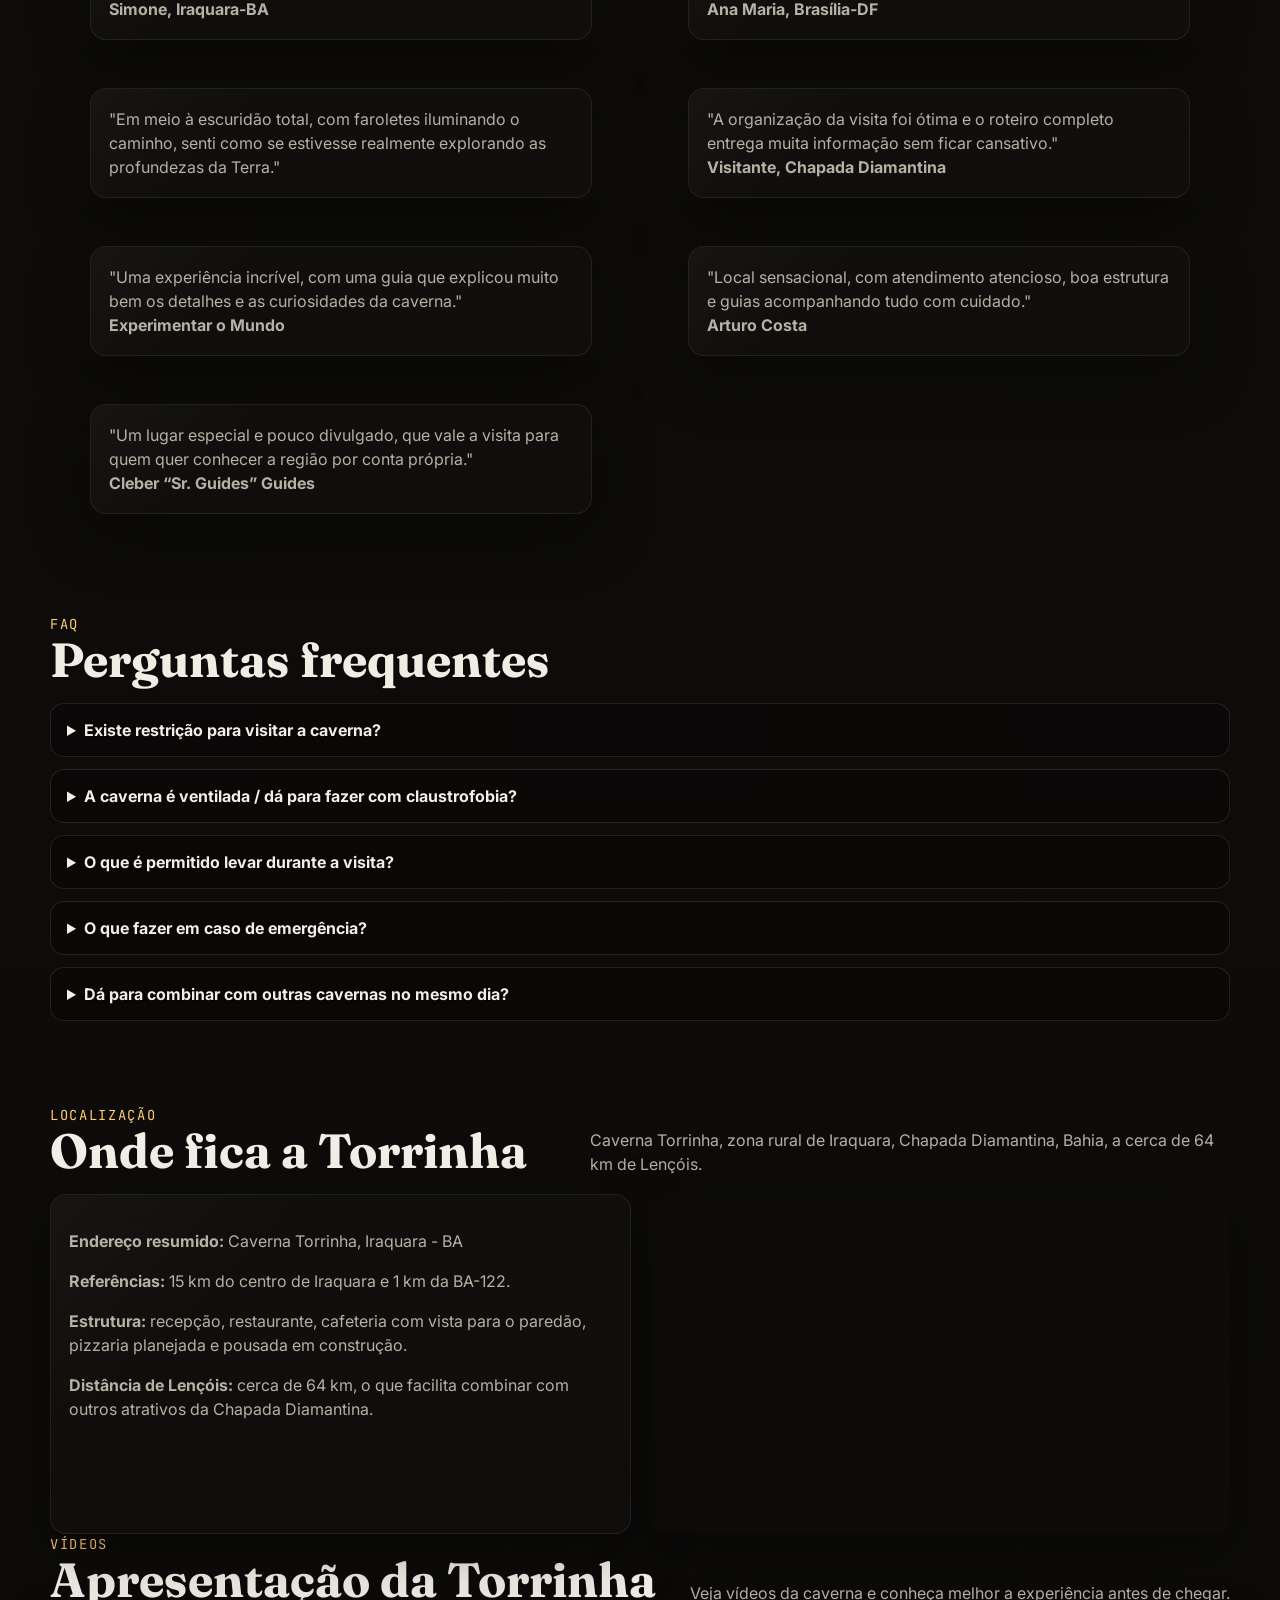
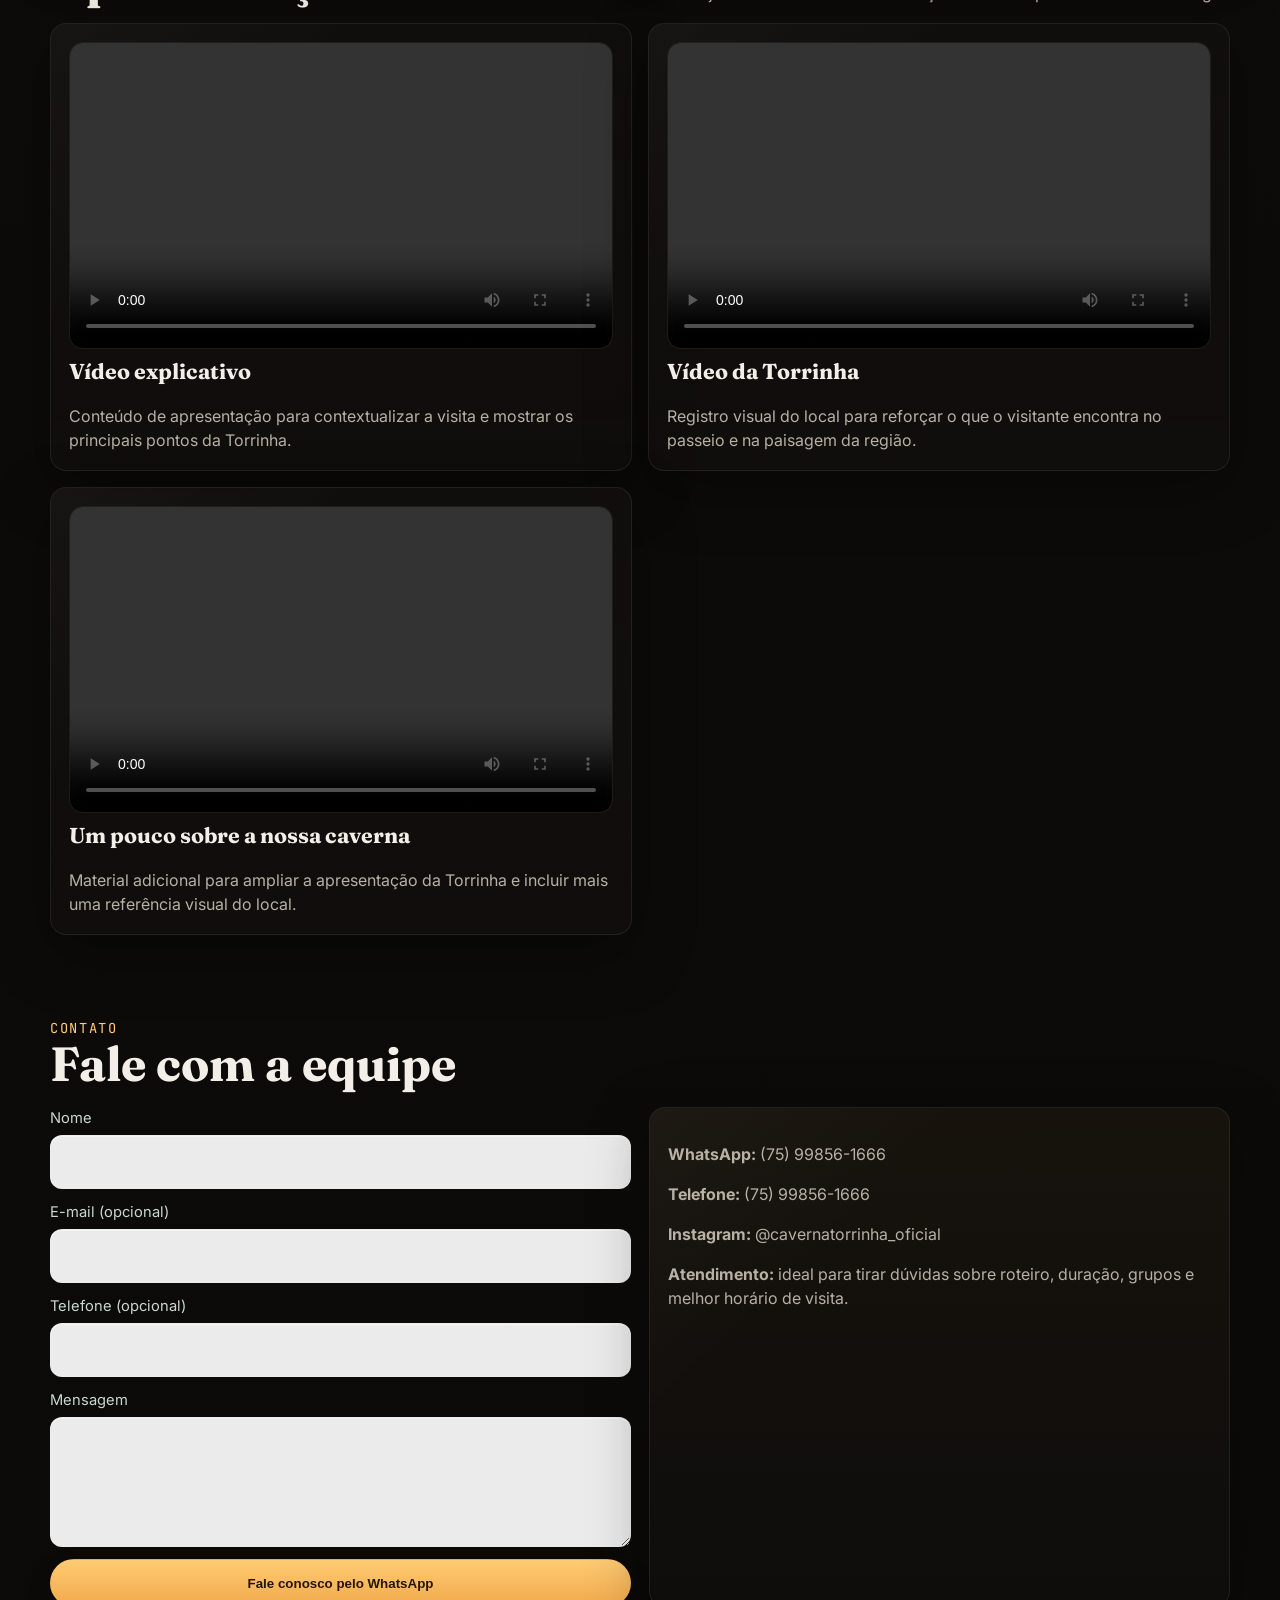
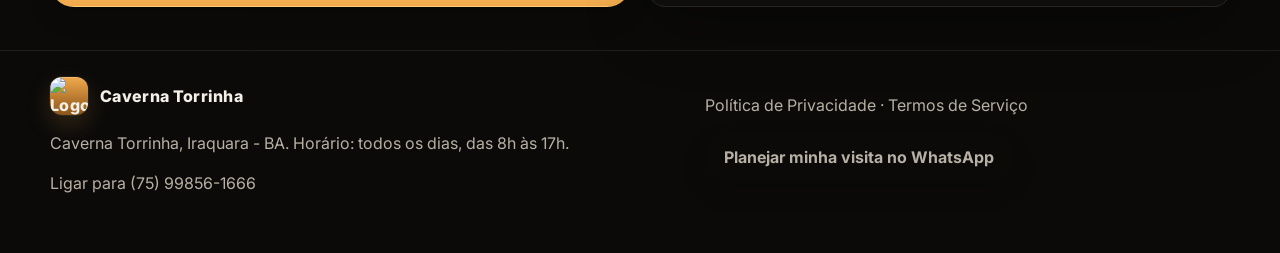
==== commit 5371eb48: "Volta o visual original do site, mantendo o rastreamento de origem corrigido Co-Authored-By: Claude " ====
--- a/index.html
+++ b/index.html
@@ -1,87 +1,159 @@
 ﻿<!doctype html>
 <html lang="pt-BR">
 <head>
+  <script src="js/consent.js"></script>
+  <script async src="https://www.googletagmanager.com/gtag/js?id=G-8H3PRV2P1Z"></script>
+  <script>gtag('js', new Date()); gtag('config', 'G-8H3PRV2P1Z'); gtag('config', 'AW-18500249861');</script>
   <meta charset="utf-8" />
   <meta name="viewport" content="width=device-width, initial-scale=1" />
-  <script src="js/consent.js?v=20261105"></script>
-  <script async src="https://www.googletagmanager.com/gtag/js?id=G-8H3PRV2P1Z"></script>
-  <script>gtag('js', new Date()); gtag('config', 'G-8H3PRV2P1Z'); gtag('config', 'AW-18500249861');</script>
-  <title>Caverna Torrinha | Passeio guiado em Iraquara, Chapada Diamantina</title>
-  <meta name="description" content="Passeio guiado na Caverna Torrinha, em Iraquara, Chapada Diamantina (BA). Roteiros a partir de R$ 40, aberto todos os dias das 8h às 17h. Capacete, lanterna e guia inclusos. Reserve pelo WhatsApp." />
+  <meta name="description" content="Caverna Torrinha, uma das cavernas mais completas do Brasil, em Iraquara, Chapada Diamantina, Bahia." />
+  <title>Caverna Torrinha | Passeio de caverna em Iraquara, Chapada Diamantina</title>
   <link rel="canonical" href="https://cavernatorrinha.com/">
-  <meta name="theme-color" content="#11100d">
   <meta property="og:type" content="website">
-  <meta property="og:locale" content="pt_BR">
-  <meta property="og:site_name" content="Caverna Torrinha">
-  <meta property="og:title" content="Caverna Torrinha | Passeio guiado na Chapada Diamantina">
-  <meta property="og:description" content="Flores de aragonita, agulhas de gipsita e 4 roteiros guiados a partir de R$ 40. Reserve pelo WhatsApp.">
-  <meta property="og:image" content="https://cavernatorrinha.com/assets/opt/og-torrinha.jpg">
-  <meta property="og:image:width" content="1200">
-  <meta property="og:image:height" content="630">
+  <meta property="og:title" content="Caverna Torrinha | Passeio de caverna em Iraquara">
+  <meta property="og:description" content="Roteiros guiados com flores de aragonita e agulhas de gipsita. Reserve pelo WhatsApp.">
+  <meta property="og:image" content="https://cavernatorrinha.com/assets/painacio.jpeg">
   <meta property="og:url" content="https://cavernatorrinha.com/">
   <meta name="twitter:card" content="summary_large_image">
   <link rel="icon" type="image/png" href="assets/logo-256.png">
-  <link rel="preload" as="image" href="assets/opt/painacio-sm.webp" imagesrcset="assets/opt/painacio-sm.webp 720w, assets/opt/painacio.webp 1080w" imagesizes="100vw" fetchpriority="high">
   <link rel="preconnect" href="https://fonts.googleapis.com">
   <link rel="preconnect" href="https://fonts.gstatic.com" crossorigin>
-  <link href="https://fonts.googleapis.com/css2?family=Fraunces:opsz,wght@9..144,600;9..144,700&family=Inter:wght@400;500;600;700;800&family=JetBrains+Mono:wght@500&display=swap" rel="stylesheet">
-  <link rel="stylesheet" href="css/style.css?v=20261108" />
+  <link href="https://fonts.googleapis.com/css2?family=Fraunces:opsz,wght@9..144,500;9..144,700&family=Inter:wght@400;500;600;700;800&family=JetBrains+Mono:wght@500;700&display=swap" rel="stylesheet">
+  <link rel="stylesheet" href="css/style.css?v=20261005" />
   <meta name="google-site-verification" content="hFqxfTrj_T1RgFs9ka3FHSBQKGp7HnU3VG2XKj6h06k" />
   <script>window.TRACKING_IDS = { metaPixel: '' };</script>
-  <script type="application/ld+json">{"@context":"https://schema.org","@type":"TouristAttraction","name":"Caverna Torrinha","description":"Passeio guiado pela Caverna Torrinha, em Iraquara, Chapada Diamantina, Bahia. Quatro roteiros com flores de aragonita, agulhas de gipsita e helictites.","telephone":"+5575998561666","url":"https://cavernatorrinha.com/","image":"https://cavernatorrinha.com/assets/opt/og-torrinha.jpg","isAccessibleForFree":false,"priceRange":"R$ 40 - R$ 150","touristType":["Ecoturismo","Espeleoturismo"],"sameAs":["https://www.instagram.com/cavernatorrinha_oficial","https://www.facebook.com/caverna.torrinha"],"address":{"@type":"PostalAddress","addressLocality":"Iraquara","addressRegion":"BA","addressCountry":"BR"},"openingHoursSpecification":{"@type":"OpeningHoursSpecification","dayOfWeek":["Monday","Tuesday","Wednesday","Thursday","Friday","Saturday","Sunday"],"opens":"08:00","closes":"17:00"},"makesOffer":[{"@type":"Offer","name":"Roteiro do Capitão","price":"40.00","priceCurrency":"BRL"},{"@type":"Offer","name":"Roteiro Valery","price":"70.00","priceCurrency":"BRL"},{"@type":"Offer","name":"Roteiro das Raridades","price":"80.00","priceCurrency":"BRL"},{"@type":"Offer","name":"Roteiro Completo","price":"150.00","priceCurrency":"BRL"}]}</script>
-  <script type="application/ld+json">{"@context":"https://schema.org","@type":"FAQPage","mainEntity":[{"@type":"Question","name":"Quanto custa visitar a Caverna Torrinha?","acceptedAnswer":{"@type":"Answer","text":"Os roteiros custam de R$ 40 (Roteiro do Capitão) a R$ 150 (Roteiro Completo) por pessoa. Guia, capacete e lanterna estão inclusos."}},{"@type":"Question","name":"Precisa reservar?","acceptedAnswer":{"@type":"Answer","text":"A reserva não é obrigatória, exceto para grupos grandes e alta temporada. Para garantir horário, chame a equipe no WhatsApp (75) 99856-1666."}},{"@type":"Question","name":"Qual o horário de funcionamento?","acceptedAnswer":{"@type":"Answer","text":"Todos os dias, das 8h às 17h."}},{"@type":"Question","name":"Onde fica a Caverna Torrinha?","acceptedAnswer":{"@type":"Answer","text":"Na zona rural de Iraquara, Chapada Diamantina, Bahia: cerca de 15 km do centro de Iraquara, 1 km da BA-122 e 64 km de Lençóis."}}]}</script>
+  <script type="application/ld+json">{"@context":"https://schema.org","@type":"TouristAttraction","name":"Caverna Torrinha","description":"Passeio guiado pela Caverna Torrinha, em Iraquara, Chapada Diamantina, Bahia.","telephone":"+5575998561666","url":"https://cavernatorrinha.com/","image":"https://cavernatorrinha.com/assets/painacio.jpeg","address":{"@type":"PostalAddress","addressLocality":"Iraquara","addressRegion":"BA","addressCountry":"BR"},"openingHoursSpecification":{"@type":"OpeningHoursSpecification","dayOfWeek":["Monday","Tuesday","Wednesday","Thursday","Friday","Saturday","Sunday"],"opens":"08:00","closes":"17:00"}}</script>
 </head>
 <body>
   <a class="skip" href="#conteudo">Pular para o conteúdo</a>
+  <div class="scroll-bg" aria-hidden="true">
+    <div class="scroll-bg__layer scroll-bg__layer--a" id="bgLayerA"></div>
+    <div class="scroll-bg__layer scroll-bg__layer--b" id="bgLayerB"></div>
+    <div class="scroll-bg__veil"></div>
+  </div>
   <div class="depth" aria-hidden="true">
     <div class="rail"></div>
     <div class="fill" id="depthFill"></div>
     <div class="label" id="depthLabel">0 m explorados</div>
   </div>
-
-  <header class="site-header">
+  <header>
     <div class="wrap topbar">
-      <a class="brand" href="#conteudo"><img class="mark" src="assets/logo-256.webp" alt="" width="38" height="38"><span>Caverna Torrinha</span></a>
-      <nav aria-label="Navegação principal">
-        <a href="#rotas">Roteiros e preços</a>
-        <a href="#galeria">Fotos</a>
-        <a href="#visita">Como visitar</a>
-        <a href="#faq">Dúvidas</a>
-        <a href="#localizacao">Como chegar</a>
-      </nav>
-      <a class="btn btn-whatsapp btn-sm header-cta" data-origem="menu" href="https://wa.me/5575998561666?text=Ol%C3%A1%21%20Vi%20o%20site%20da%20Caverna%20Torrinha%20e%20quero%20agendar%20uma%20visita." target="_blank" rel="noopener">
-        <svg viewBox="0 0 24 24" aria-hidden="true"><use href="#icon-wa"/></svg><span>Reservar</span>
-      </a>
+      <div class="brand"><img class="mark" src="assets/logo-256.webp" alt="Logo da Caverna Torrinha"><span>Caverna Torrinha</span></div>
+      <div class="menu-tools">
+        <button class="theme-toggle" id="menuThemeToggle" type="button" aria-pressed="false" aria-label="Alternar menu entre claro e escuro">Menu escuro</button>
+        <div class="social-links" aria-label="Redes sociais">
+          <a class="social-link" href="https://www.instagram.com/cavernatorrinha_oficial?utm_source=ig_web_button_share_sheet&igsh=ZDNlZDc0MzIxNw==" target="_blank" rel="noopener" aria-label="Instagram da Caverna Torrinha">
+            <svg viewBox="0 0 24 24" aria-hidden="true"><path d="M7.5 2A5.5 5.5 0 0 0 2 7.5v9A5.5 5.5 0 0 0 7.5 22h9a5.5 5.5 0 0 0 5.5-5.5v-9A5.5 5.5 0 0 0 16.5 2h-9Zm0 2h9A3.5 3.5 0 0 1 20 7.5v9a3.5 3.5 0 0 1-3.5 3.5h-9A3.5 3.5 0 0 1 4 16.5v-9A3.5 3.5 0 0 1 7.5 4Zm10.25.75a1.25 1.25 0 1 0 0 2.5a1.25 1.25 0 0 0 0-2.5ZM12 6.5A5.5 5.5 0 1 0 17.5 12A5.51 5.51 0 0 0 12 6.5Zm0 2A3.5 3.5 0 1 1 8.5 12A3.5 3.5 0 0 1 12 8.5Z"/></svg>
+          </a>
+          <a class="social-link" href="https://www.facebook.com/caverna.torrinha?locale=pt_BR" target="_blank" rel="noopener" aria-label="Facebook da Caverna Torrinha">
+            <svg viewBox="0 0 24 24" aria-hidden="true"><path d="M13.5 22v-8h2.7l.4-3h-3.1V8.7c0-.87.24-1.47 1.5-1.47h1.7V4.5c-.29-.04-1.28-.13-2.43-.13-2.39 0-4.03 1.46-4.03 4.14V11H8v3h2.24v8h3.26Z"/></svg>
+          </a>
+        </div>
+        <nav aria-label="Navegação principal">
+          <a href="#historia">História</a>
+          <a href="#rotas">Roteiros</a>
+          <a href="#visita">Visita</a>
+          <a href="#localizacao">Localização</a>
+          <a href="#contato">Contato</a>
+        </nav>
+      </div>
     </div>
   </header>
 
   <main id="conteudo">
-    <section class="hero">
-      <img class="hero-bg" src="assets/opt/painacio-sm.webp" srcset="assets/opt/painacio-sm.webp 720w, assets/opt/painacio.webp 1080w" sizes="100vw" alt="" width="1080" height="1023" fetchpriority="high" decoding="async">
-      <div class="wrap hero-inner">
-        <div class="hero-text">
-          <div class="eyebrow">Iraquara · Chapada Diamantina · Bahia</div>
-          <h1>Caverna <em>Torrinha</em></h1>
-          <p class="lead">Passeio guiado por uma das cavernas mais completas do Brasil: flores de aragonita, agulhas de gipsita de até 70 cm e salões gigantes, na Chapada Diamantina.</p>
+    <section class="hero reveal">
+      <div class="wrap grid-hero">
+        <div>
+          <div class="eyebrow">Iraquara, Chapada Diamantina, Bahia</div>
+          <h1>A caverna mais completa do Brasil</h1>
+          <p class="lead">Uma concentração rara de formações naturais, salões amplos e roteiros guiados que revelam por que a Torrinha é referência em espeleoturismo no Brasil.</p>
           <div class="actions">
-            <a class="btn btn-whatsapp btn-lg" data-origem="topo" href="https://wa.me/5575998561666?text=Ol%C3%A1%21%20Vi%20o%20site%20da%20Caverna%20Torrinha%20e%20quero%20agendar%20uma%20visita." target="_blank" rel="noopener">
-              <svg viewBox="0 0 24 24" aria-hidden="true"><use href="#icon-wa"/></svg>Agendar pelo WhatsApp
-            </a>
-            <a class="btn btn-ghost btn-lg" href="#rotas">Roteiros a partir de R$ 40</a>
-          </div>
-          <ul class="trust">
-            <li><svg viewBox="0 0 24 24" aria-hidden="true"><use href="#icon-check"/></svg>Aberto todos os dias, 8h às 17h</li>
-            <li><svg viewBox="0 0 24 24" aria-hidden="true"><use href="#icon-check"/></svg>Guia, capacete e lanterna inclusos</li>
-            <li><svg viewBox="0 0 24 24" aria-hidden="true"><use href="#icon-check"/></svg>Resposta rápida no WhatsApp</li>
-          </ul>
-        </div>
-      </div>
-      <div class="hero-stats">
-        <div class="wrap hero-stats__row">
-          <div class="stat"><strong>14,5 km</strong><span>de galerias mapeadas</span></div>
-          <div class="stat"><strong>2,5 km</strong><span>abertos à visitação</span></div>
-          <div class="stat"><strong>4</strong><span>roteiros guiados</span></div>
-          <div class="stat"><strong>R$ 40</strong><span>a partir de, por pessoa</span></div>
+            <a class="btn btn-primary btn-whatsapp" data-origem="topo" href="https://wa.me/5575998561666?text=Ol%C3%A1%21%20Vi%20o%20site%20da%20Caverna%20Torrinha%20e%20quero%20agendar%20uma%20visita." target="_blank" rel="noopener">Agendar visita pelo WhatsApp</a>
+            <a class="btn btn-ghost" href="#rotas">Ver roteiros</a>
+          </div>
+          <div class="hero-badges">
+            <span class="tag">14,5 km mapeados</span>
+            <span class="tag">2,5 km visitáveis</span>
+            <span class="tag">Guia obrigatório</span>
+            <span class="tag">Até 200 visitantes/dia</span>
+          </div>
+        </div>
+        <div class="hero-panel" aria-label="Imagem ilustrativa da caverna">
+          <img class="hero-image" src="assets/painacio.jpeg" alt="Réplica natural do Morro do Pai Inácio na Caverna Torrinha" fetchpriority="high" decoding="async">
+          <div class="hero-copy">
+            <strong>Experiência guiada</strong>
+            <p>Capacete, lanterna e orientação profissional em todos os roteiros.</p>
+          </div>
+          <div class="panel-data">
+            <div class="stat"><strong>14,5 km</strong><span>mapeados</span></div>
+            <div class="stat"><strong>2,5 km</strong><span>acessíveis</span></div>
+            <div class="stat"><strong>200</strong><span>visitantes/dia</span></div>
+          </div>
+        </div>
+      </div>
+    </section>
+
+    <section id="historia" class="reveal">
+      <div class="wrap">
+        <div class="section-head">
+          <div>
+            <div class="eyebrow">História</div>
+            <h2>Da descoberta ao mapeamento completo</h2>
+          </div>
+          <p>Um percurso marcado por exploração antiga, uma descoberta decisiva em 1992 e o reconhecimento das formações raras que tornaram a caverna conhecida internacionalmente.</p>
+        </div>
+        <div class="timeline">
+          <div class="card">Descoberta em <strong>1850</strong>, explorada inicialmente pelo Capitão José de Fulor até cerca de 600 metros, no trecho hoje conhecido como <strong>Roteiro do Capitão</strong>.</div>
+          <div class="card">Em <strong>1992</strong>, a espeleóloga francesa Valery Nayon encontrou uma passagem estreita que revelou grandes salões internos e permitiu mapear o restante da caverna.</div>
+          <div class="card">Hoje são <strong>14,5 km mapeados</strong>, com <strong>2,5 km acessíveis</strong> à visitação, dentro da APA Marimbus-Iraquara, ao norte do Parque Nacional da Chapada Diamantina.</div>
+        </div>
+        <div class="feature-band">
+          <div class="feature">
+            <span>Proteção ambiental</span>
+            <strong>APA Marimbus-Iraquara</strong>
+          </div>
+          <div class="feature">
+            <span>Base turística</span>
+            <strong>Caverna Torrinha</strong>
+          </div>
+          <div class="feature">
+            <span>Referência regional</span>
+            <strong>Chapada Diamantina</strong>
+          </div>
+        </div>
+      </div>
+    </section>
+
+    <section id="destaques" class="reveal">
+      <div class="wrap">
+        <div class="section-head">
+          <div>
+            <div class="eyebrow">Formações</div>
+            <h2>O que torna a Torrinha única</h2>
+          </div>
+          <p>Descubra as formações que tornam a visita à Torrinha uma experiência única.</p>
+        </div>
+        <div class="cards">
+          <div class="card">
+            <span class="tag">Rara</span>
+            <h3>Flor de aragonita</h3>
+            <p>Uma das maiores pétalas do mundo e a terceira maior flor de aragonita já registrada, com presença marcante em salões de destaque.</p>
+          </div>
+          <div class="card">
+            <span class="tag">Gigante</span>
+            <h3>Agulhas de gipsita</h3>
+            <p>Algumas peças chegam perto de 70 cm, o que coloca a caverna entre os locais mais notáveis para esse tipo de formação.</p>
+          </div>
+          <div class="card">
+            <span class="tag">Surpreendente</span>
+            <h3>Helictites e flores</h3>
+            <p>Estruturas que crescem em direções improváveis e criam um desenho quase escultórico em meio às galerias.</p>
+          </div>
+          <div class="card">
+            <span class="tag">Cartão-postal</span>
+            <h3>Réplica do Morro do Pai Inácio</h3>
+            <p>Além de estalactites, estalagmites, colunas, cortinas, cabelo de anjo e bolhas de calcita, o passeio inclui essa formação simbólica da Chapada.</p>
+          </div>
         </div>
       </div>
     </section>
@@ -90,237 +162,188 @@
       <div class="wrap">
         <div class="section-head">
           <div>
-            <div class="eyebrow">Roteiros e preços</div>
-            <h2>Escolha o seu roteiro</h2>
-          </div>
-          <p>Valores por pessoa, com guia, capacete e lanterna inclusos. Toque em um roteiro para ver os detalhes.</p>
+            <div class="eyebrow">Roteiros</div>
+            <h2>Quatro formas de explorar a caverna</h2>
+          </div>
+          <p>Compare os roteiros e escolha o que combina com seu tempo e disposição.</p>
         </div>
         <div class="routes">
           <article class="card route" tabindex="0" role="button" aria-expanded="false" data-route="capitao">
-            <div class="route-media route-media--plain" aria-hidden="true"><span class="route-media__year">1850</span><span class="route-media__label">O trecho histórico da Torrinha</span></div>
-            <div class="route-top"><span class="tag">Primeira visita</span><p class="route-price"><small>R$</small>40</p></div>
             <h3>Roteiro do Capitão</h3>
-            <p>O mais curto e histórico: estalactites, estalagmites, colunas e cortinas no trecho explorado desde 1850.</p>
-            <ul class="route-specs"><li><span>Duração</span>~1h</li><li><span>Percurso</span>~700 m</li><li><span>Esforço</span>Leve</li></ul>
-            <a class="btn btn-whatsapp" data-origem="card-capitao" href="https://wa.me/5575998561666?text=Ol%C3%A1%21%20Vi%20o%20site%20da%20Caverna%20Torrinha%20e%20quero%20saber%20sobre%20o%20Roteiro%20do%20Capit%C3%A3o." target="_blank" rel="noopener">Reservar no WhatsApp</a>
+            <p>O mais curto e antigo, com estalactites, estalagmites, colunas e cortinas. Descoberto pelo Capitão José de Fulor.</p>
+            <ul><li>Acesso a pé: cerca de 700 m</li><li>Duração média: 1h</li><li>Esforço: leve</li></ul>
+            <p class="route-price"><strong>Valor por pessoa:</strong> R$ 40,00</p>
+            <a class="btn btn-whatsapp" data-origem="card-capitao" href="https://wa.me/5575998561666?text=Ol%C3%A1%21%20Vi%20o%20site%20da%20Caverna%20Torrinha%20e%20quero%20saber%20sobre%20o%20Roteiro%20do%20Capit%C3%A3o." target="_blank" rel="noopener">Reservar este roteiro no WhatsApp</a>
+            <div class="route-meta"><span>Ideal para primeira visita</span><span>Trecho histórico</span></div>
           </article>
           <article class="card route" tabindex="0" role="button" aria-expanded="false" data-route="valery">
-            <div class="route-media"><img src="assets/opt/agulha-1-sm.webp" alt="Agulhas de gipsita do Roteiro Valery" loading="lazy" decoding="async"></div>
-            <div class="route-top"><span class="tag">Mais fotogênico</span><p class="route-price"><small>R$</small>70</p></div>
             <h3>Roteiro Valery</h3>
-            <p>Foco nas formações raras: flores de aragonita, helictites e agulhas de gipsita.</p>
-            <ul class="route-specs"><li><span>Duração</span>~1h30</li><li><span>Percurso</span>~1,2 km</li><li><span>Esforço</span>Moderado</li></ul>
-            <a class="btn btn-whatsapp" data-origem="card-valery" href="https://wa.me/5575998561666?text=Ol%C3%A1%21%20Vi%20o%20site%20da%20Caverna%20Torrinha%20e%20quero%20saber%20sobre%20o%20Roteiro%20Valery." target="_blank" rel="noopener">Reservar no WhatsApp</a>
+            <p>Foco nas formações raras, como flores de aragonita, helictites e agulhas de gipsita.</p>
+            <ul><li>Acesso a pé: cerca de 1,2 km</li><li>Duração média: 1h30</li><li>Esforço: moderado</li></ul>
+            <p class="route-price"><strong>Valor por pessoa:</strong> R$ 70,00</p>
+            <a class="btn btn-whatsapp" data-origem="card-valery" href="https://wa.me/5575998561666?text=Ol%C3%A1%21%20Vi%20o%20site%20da%20Caverna%20Torrinha%20e%20quero%20saber%20sobre%20o%20Roteiro%20Valery." target="_blank" rel="noopener">Reservar este roteiro no WhatsApp</a>
+            <div class="route-meta"><span>Formações raras</span><span>Mais fotogênico</span></div>
           </article>
           <article class="card route" tabindex="0" role="button" aria-expanded="false" data-route="raridades">
-            <div class="route-media"><img src="assets/opt/bolha-sm.webp" alt="Bolha de calcita do Roteiro das Raridades" loading="lazy" decoding="async"></div>
-            <div class="route-top"><span class="tag">Formações únicas</span><p class="route-price"><small>R$</small>80</p></div>
             <h3>Roteiro das Raridades</h3>
-            <p>Bolha de calcita com flor de aragonita dentro, Salão dos Vulcões, helictite com flor na ponta e a réplica do Morro do Pai Inácio.</p>
-            <ul class="route-specs"><li><span>Duração</span>~1h40</li><li><span>Percurso</span>~2 km</li><li><span>Esforço</span>Moderado</li></ul>
-            <a class="btn btn-whatsapp" data-origem="card-raridades" href="https://wa.me/5575998561666?text=Ol%C3%A1%21%20Vi%20o%20site%20da%20Caverna%20Torrinha%20e%20quero%20saber%20sobre%20o%20Roteiro%20das%20Raridades." target="_blank" rel="noopener">Reservar no WhatsApp</a>
-          </article>
-          <article class="card route route--featured" tabindex="0" role="button" aria-expanded="false" data-route="completo">
-            <div class="route-media"><img src="assets/opt/salao-branco-sm.webp" alt="Salão principal visto no Roteiro Completo" loading="lazy" decoding="async"></div>
-            <div class="route-top"><span class="tag tag--solid">Mais completo</span><p class="route-price"><small>R$</small>150</p></div>
+            <p>Inclui a bolha de calcita com flor de aragonita dentro, o Salão dos Vulcões, helictite com flor na ponta e a réplica do Morro do Pai Inácio.</p>
+            <ul><li>Acesso: cerca de 2,0 km</li><li>Duração média: 1h40min</li><li>Esforço: Moderado</li></ul>
+            <p class="route-price"><strong>Valor por pessoa:</strong> R$ 80,00</p>
+            <a class="btn btn-whatsapp" data-origem="card-raridades" href="https://wa.me/5575998561666?text=Ol%C3%A1%21%20Vi%20o%20site%20da%20Caverna%20Torrinha%20e%20quero%20saber%20sobre%20o%20Roteiro%20das%20Raridades." target="_blank" rel="noopener">Reservar este roteiro no WhatsApp</a>
+            <div class="route-meta"><span>Para quem quer detalhes</span><span>Salões internos</span></div>
+          </article>
+          <article class="card route" tabindex="0" role="button" aria-expanded="false" data-route="completo">
             <h3>Roteiro Completo</h3>
-            <p>Reúne todos os roteiros anteriores e entrega a imersão mais ampla da Torrinha.</p>
-            <ul class="route-specs"><li><span>Duração</span>até 2h30</li><li><span>Percurso</span>~3 km</li><li><span>Esforço</span>Moderado a avançado</li></ul>
-            <a class="btn btn-whatsapp" data-origem="card-completo" href="https://wa.me/5575998561666?text=Ol%C3%A1%21%20Vi%20o%20site%20da%20Caverna%20Torrinha%20e%20quero%20saber%20sobre%20o%20Roteiro%20Completo." target="_blank" rel="noopener">Reservar no WhatsApp</a>
-          </article>
-        </div>
-        <p class="fine-print">Valores informados pela equipe e sujeitos a confirmação no momento da reserva.</p>
-      </div>
-    </section>
-
-    <section id="destaques" class="reveal">
-      <div class="wrap">
-        <div class="section-head">
-          <div>
-            <div class="eyebrow">Formações</div>
-            <h2>O que torna a Torrinha única</h2>
-          </div>
-          <p>Uma concentração rara de formações que fazem da Torrinha referência em espeleoturismo no Brasil.</p>
-        </div>
-        <div class="features">
-          <div class="feature-card">
-            <img src="assets/opt/flor-sm.webp" alt="Flor de aragonita" loading="lazy" decoding="async" width="720" height="960">
-            <div><span class="tag">Rara</span><h3>Flor de aragonita</h3><p>Uma das maiores pétalas do mundo e a terceira maior flor de aragonita já registrada.</p></div>
-          </div>
-          <div class="feature-card">
-            <img src="assets/opt/agulha-1-sm.webp" alt="Agulhas de gipsita" loading="lazy" decoding="async" width="720" height="900">
-            <div><span class="tag">Gigante</span><h3>Agulhas de gipsita</h3><p>Algumas peças chegam perto de 70 cm, entre as mais notáveis desse tipo de formação.</p></div>
-          </div>
-          <div class="feature-card">
-            <img src="assets/opt/3flor-sm.webp" alt="Helictites e flores minerais" loading="lazy" decoding="async" width="720" height="900">
-            <div><span class="tag">Surpreendente</span><h3>Helictites e flores</h3><p>Estruturas que crescem em direções improváveis e criam um desenho quase escultórico.</p></div>
-          </div>
-          <div class="feature-card">
-            <img src="assets/opt/painacio-sm.webp" alt="Réplica natural do Morro do Pai Inácio" loading="lazy" decoding="async" width="720" height="682">
-            <div><span class="tag">Cartão-postal</span><h3>Réplica do Pai Inácio</h3><p>Uma formação que lembra o símbolo da Chapada, além de colunas, cortinas e bolhas de calcita.</p></div>
-          </div>
-        </div>
-      </div>
-    </section>
-
-    <section id="galeria" class="reveal">
-      <div class="wrap">
-        <div class="section-head">
-          <div>
-            <div class="eyebrow">Galeria</div>
-            <h2>Conheça a Torrinha por dentro</h2>
-          </div>
-          <p>Toque nas fotos para ampliar.</p>
-        </div>
-        <div class="gallery">
-          <button class="shot shot--wide" type="button" data-full="assets/opt/salao-branco.webp" aria-label="Ampliar foto do salão principal"><img src="assets/opt/salao-branco-sm.webp" alt="Salão principal da Caverna Torrinha" loading="lazy" decoding="async"></button>
-          <button class="shot" type="button" data-full="assets/opt/3flor.webp" aria-label="Ampliar foto das formações raras"><img src="assets/opt/3flor-sm.webp" alt="Formações raras da Caverna Torrinha" loading="lazy" decoding="async"></button>
-          <button class="shot" type="button" data-full="assets/opt/vulcao.webp" aria-label="Ampliar foto do Salão dos Vulcões"><img src="assets/opt/vulcao-sm.webp" alt="Interior iluminado da Caverna Torrinha" loading="lazy" decoding="async"></button>
-          <button class="shot" type="button" data-full="assets/opt/flor.webp" aria-label="Ampliar foto da flor de aragonita"><img src="assets/opt/flor-sm.webp" alt="Flor de aragonita da Caverna Torrinha" loading="lazy" decoding="async"></button>
-          <button class="shot" type="button" data-full="assets/opt/agulha-1.webp" aria-label="Ampliar foto das agulhas de gipsita"><img src="assets/opt/agulha-1-sm.webp" alt="Agulhas de gipsita da Caverna Torrinha" loading="lazy" decoding="async"></button>
-          <button class="shot" type="button" data-full="assets/opt/bolha.webp" aria-label="Ampliar foto da bolha de calcita"><img src="assets/opt/bolha-sm.webp" alt="Bolha de calcita da Caverna Torrinha" loading="lazy" decoding="async"></button>
-          <button class="shot" type="button" data-full="assets/opt/cavidade.webp" aria-label="Ampliar foto da cavidade"><img src="assets/opt/cavidade-sm.webp" alt="Cavidade da Caverna Torrinha" loading="lazy" decoding="async"></button>
-          <button class="shot" type="button" data-full="assets/opt/cristal.webp" aria-label="Ampliar foto dos cristais"><img src="assets/opt/cristal-sm.webp" alt="Cristais da Caverna Torrinha" loading="lazy" decoding="async"></button>
-          <button class="shot" type="button" data-full="assets/opt/drinki.webp" aria-label="Ampliar foto do drink na cafeteria"><img src="assets/opt/drinki-sm.webp" alt="Drink servido na cafeteria da Caverna Torrinha, com vista para a paisagem" loading="lazy" decoding="async"></button>
-        </div>
-      </div>
-    </section>
-
-    <div class="photo-band" role="img" aria-label="Interior da Caverna Torrinha">
-      <div class="wrap photo-band__inner">
-        <p class="photo-band__quote">“Em meio à escuridão total, com faroletes iluminando o caminho, senti como se estivesse explorando as profundezas da Terra.”</p>
-        <span class="photo-band__cite">Visitante da Torrinha</span>
-      </div>
-    </div>
+            <p>Reúne todos os roteiros anteriores e entrega a experiência mais ampla da Torrinha.</p>
+            <ul><li>Acesso: cerca de 3,0 km</li><li>Duração: até 2h30</li><li>Esforço: moderado a avançado</li></ul>
+            <p class="route-price"><strong>Valor por pessoa:</strong> R$ 150,00</p>
+            <a class="btn btn-whatsapp" data-origem="card-completo" href="https://wa.me/5575998561666?text=Ol%C3%A1%21%20Vi%20o%20site%20da%20Caverna%20Torrinha%20e%20quero%20saber%20sobre%20o%20Roteiro%20Completo." target="_blank" rel="noopener">Reservar este roteiro no WhatsApp</a>
+            <div class="route-meta"><span>Visão total da caverna</span><span>Melhor imersão</span></div>
+          </article>
+        </div>
+      </div>
+    </section>
 
     <section id="visita" class="reveal">
       <div class="wrap">
         <div class="section-head">
           <div>
-            <div class="eyebrow">Como visitar</div>
-            <h2>Reservar é simples</h2>
-          </div>
-          <p>Sem cadastro e sem pagamento pelo site: você combina tudo direto com a equipe.</p>
-        </div>
-        <ol class="steps">
-          <li><span class="step-n">1</span><div><h3>Escolha o roteiro</h3><p>Do Capitão (1h, R$ 40) ao Completo (até 2h30, R$ 150).</p></div></li>
-          <li><span class="step-n">2</span><div><h3>Chame no WhatsApp</h3><p>Informe a data e o número de pessoas. Reserva obrigatória só para grupos grandes e alta temporada.</p></div></li>
-          <li><span class="step-n">3</span><div><h3>Chegue com antecedência</h3><p>Use calçado fechado e leve apenas água. Guia, capacete e lanterna são fornecidos.</p></div></li>
-        </ol>
+            <div class="eyebrow">Visitação</div>
+            <h2>Informações práticas para planejar o passeio</h2>
+          </div>
+          <p>Confira os principais detalhes para planejar sua visita.</p>
+        </div>
         <div class="info-grid">
           <div class="info-item"><strong>Funcionamento</strong>Todos os dias, das 8h às 17h.</div>
-          <div class="info-item"><strong>Segurança</strong>Guia obrigatório, equipamentos fornecidos, saídas sinalizadas e equipe treinada.</div>
+          <div class="info-item"><strong>Reservas</strong>Não obrigatórias, exceto para grupos grandes ou alta temporada.</div>
+          <div class="info-item"><strong>Preços</strong>De R$ 40 ao passeio mais simples até R$ 150 no roteiro completo.</div>
+          <div class="info-item"><strong>Segurança</strong>Guia obrigatório, capacete e lanterna fornecidos, saídas sinalizadas e equipe treinada.</div>
+          <div class="info-item"><strong>Acessibilidade</strong>Terreno irregular e escadas; pode ter limitação para mobilidade reduzida.</div>
+          <div class="info-item"><strong>Levar</strong>Apenas água durante o passeio, para preservar as formações.</div>
           <div class="info-item"><strong>Crianças</strong>Devem estar acompanhadas de um adulto responsável durante toda a visita.</div>
-          <div class="info-item"><strong>Acessibilidade</strong>Terreno irregular e escadas; pode haver limitação para mobilidade reduzida.</div>
-          <div class="info-item"><strong>O que levar</strong>Apenas água durante o passeio, para preservar as formações.</div>
-          <div class="info-item"><strong>Estrutura</strong>Recepção, restaurante e cafeteria com vista para o paredão.</div>
-        </div>
-        <div class="cta-band">
-          <div><strong>Pronto para explorar?</strong><span>Fale com a equipe e garanta seu horário.</span></div>
-          <a class="btn btn-whatsapp btn-lg" data-origem="faixa-visita" href="https://wa.me/5575998561666?text=Ol%C3%A1%21%20Vi%20o%20site%20da%20Caverna%20Torrinha%20e%20quero%20agendar%20uma%20visita." target="_blank" rel="noopener"><svg viewBox="0 0 24 24" aria-hidden="true"><use href="#icon-wa"/></svg>Agendar pelo WhatsApp</a>
-        </div>
-      </div>
-    </section>
-
-    <section id="depoimentos" class="reveal section-light">
+          <div class="info-item"><strong>Clima interno</strong>A caverna mantém temperatura mais estável que a área externa, o que ajuda no conforto da visita guiada.</div>
+        </div>
+        <div class="note-band">
+          <strong>Dica prática:</strong> reserve um horário que permita chegar com antecedência, vestir calçado fechado e manter as mãos livres durante o percurso.
+        </div>
+      </div>
+    </section>
+
+    <section id="galeria" class="reveal">
+      <div class="wrap">
+        <div class="section-head">
+          <div>
+            <div class="eyebrow">Galeria</div>
+            <h2>Conheça a Caverna Torrinha por dentro</h2>
+          </div>
+          <p>Veja algumas das formações e dos salões que fazem da Torrinha uma experiência única na Chapada Diamantina.</p>
+        </div>
+        <div class="gallery">
+          <button class="shot" type="button" data-full="assets/salao-branco.jpg" aria-label="Abrir imagem do Salão principal em tela cheia"><img src="assets/salao-branco.jpg" alt="Salão principal da Caverna Torrinha" loading="lazy" decoding="async"></button>
+          <button class="shot" type="button" data-full="assets/3flor.jpg" aria-label="Abrir imagem das formações raras em tela cheia"><img src="assets/3flor.jpg" alt="Formações raras da Caverna Torrinha" loading="lazy" decoding="async"></button>
+          <button class="shot" type="button" data-full="assets/vulcao.jpg" aria-label="Abrir imagem do interior iluminado em tela cheia"><img src="assets/vulcao.jpg" alt="Interior iluminado da Caverna Torrinha" loading="lazy" decoding="async"></button>
+          <button class="shot" type="button" data-full="assets/flor.png" aria-label="Abrir imagem da flor em tela cheia"><img src="assets/flor.png" alt="Flor de aragonita da Caverna Torrinha" loading="lazy" decoding="async"></button>
+          <button class="shot" type="button" data-full="assets/agulha-1.jpg" aria-label="Abrir imagem das agulhas em tela cheia"><img src="assets/agulha-1.jpg" alt="Agulhas de gipsita da Caverna Torrinha" loading="lazy" decoding="async"></button>
+          <button class="shot" type="button" data-full="assets/bolha.jpg" aria-label="Abrir imagem da bolha em tela cheia"><img src="assets/bolha.jpg" alt="Bolha de calcita da Caverna Torrinha" loading="lazy" decoding="async"></button>
+          <button class="shot" type="button" data-full="assets/cavidade.jpg" aria-label="Abrir imagem da cavidade em tela cheia"><img src="assets/cavidade.jpg" alt="Cavidade da Caverna Torrinha" loading="lazy" decoding="async"></button>
+          <button class="shot" type="button" data-full="assets/cristal.png" aria-label="Abrir imagem dos cristais em tela cheia"><img src="assets/cristal.png" alt="Cristais da Caverna Torrinha" loading="lazy" decoding="async"></button>
+          <button class="shot" type="button" data-full="assets/drinki.jpg" aria-label="Abrir detalhe das formações rochosas em tela cheia"><img src="assets/drinki.jpg" alt="Detalhe das formações rochosas da Caverna Torrinha" loading="lazy" decoding="async"></button>
+        </div>
+      </div>
+    </section>
+
+    <section id="depoimentos" class="reveal">
       <div class="wrap">
         <div class="section-head">
           <div>
             <div class="eyebrow">Depoimentos</div>
-            <h2>Quem visitou recomenda</h2>
-          </div>
-        </div>
-        <div class="quotes">
-          <blockquote class="quote">“Foi uma experiência maravilhosa conhecer a gruta da Torrinha, guia gentil, atencioso e paciente, com muito conhecimento sobre o local.”<cite>Ana Maria, Brasília-DF</cite></blockquote>
-          <blockquote class="quote">“Local sensacional, com atendimento atencioso, boa estrutura e guias acompanhando tudo com cuidado.”<cite>Arturo Costa</cite></blockquote>
-          <blockquote class="quote">“Uma experiência incrível, com uma guia que explicou muito bem os detalhes e as curiosidades da caverna.”<cite>Experimentar o Mundo</cite></blockquote>
-          <blockquote class="quote">“A organização da visita foi ótima e o roteiro completo entrega muita informação sem ficar cansativo.”<cite>Visitante, Chapada Diamantina</cite></blockquote>
-          <blockquote class="quote">“Caverna Torrinha é um dos meus lugares prediletos, um lugar de paz, aconchego e leveza! Uma conexão incrível com a natureza.”<cite>Simone, Iraquara-BA</cite></blockquote>
-          <blockquote class="quote">“Um lugar especial e pouco divulgado, que vale a visita para quem quer conhecer a região por conta própria.”<cite>Cleber “Sr. Guides” Guides</cite></blockquote>
-        </div>
-      </div>
-    </section>
-
-    <section id="videos" class="reveal">
-      <div class="wrap">
-        <div class="section-head">
+          <h2>Impressões de visitantes</h2>
+          </div>
+        </div>
+        <div class="cards">
+          <blockquote class="card">"Caverna Torrinha é um dos meus lugares prediletos, um lugar de paz, aconchego e leveza! Uma conexão incrível com a natureza." <br><strong>Simone, Iraquara-BA</strong></blockquote>
+          <blockquote class="card">"Foi uma experiência maravilhosa conhecer a gruta da Torrinha, guia gentil, atencioso e paciente, com muito conhecimento sobre o local." <br><strong>Ana Maria, Brasília-DF</strong></blockquote>
+          <blockquote class="card">"Em meio à escuridão total, com faroletes iluminando o caminho, senti como se estivesse realmente explorando as profundezas da Terra."</blockquote>
+          <blockquote class="card">"A organização da visita foi ótima e o roteiro completo entrega muita informação sem ficar cansativo." <br><strong>Visitante, Chapada Diamantina</strong></blockquote>
+          <blockquote class="card">"Uma experiência incrível, com uma guia que explicou muito bem os detalhes e as curiosidades da caverna." <br><strong>Experimentar o Mundo</strong></blockquote>
+          <blockquote class="card">"Local sensacional, com atendimento atencioso, boa estrutura e guias acompanhando tudo com cuidado." <br><strong>Arturo Costa</strong></blockquote>
+          <blockquote class="card">"Um lugar especial e pouco divulgado, que vale a visita para quem quer conhecer a região por conta própria." <br><strong>Cleber “Sr. Guides” Guides</strong></blockquote>
+        </div>
+      </div>
+    </section>
+
+    <section id="faq" class="reveal">
+      <div class="wrap">
+        <div class="section-head">
+          <div>
+            <div class="eyebrow">FAQ</div>
+            <h2>Perguntas frequentes</h2>
+          </div>
+        </div>
+        <details><summary>Existe restrição para visitar a caverna?</summary><p>Sim. O terreno irregular e as escadas podem limitar pessoas com mobilidade reduzida, e crianças devem estar acompanhadas de um adulto responsável.</p></details>
+        <details><summary>A caverna é ventilada / dá para fazer com claustrofobia?</summary><p>A experiência é orientada por guia e a equipe é treinada para apoiar visitantes com claustrofobia. O conforto varia conforme o roteiro escolhido.</p></details>
+        <details><summary>O que é permitido levar durante a visita?</summary><p>Recomendado levar apenas água, para preservar as formações e manter o percurso mais seguro.</p></details>
+        <details><summary>O que fazer em caso de emergência?</summary><p>Siga imediatamente as orientações do guia e da equipe local; as saídas de emergência são sinalizadas.</p></details>
+        <details><summary>Dá para combinar com outras cavernas no mesmo dia?</summary><p>Sim, dependendo do roteiro e do tempo disponível, é possível combinar com outros atrativos da Chapada, como Lapa Doce e Pratinha.</p></details>
+      </div>
+    </section>
+
+    <section id="localizacao" class="reveal">
+      <div class="wrap">
+        <div class="section-head">
+          <div>
+          <div class="eyebrow">Localização</div>
+            <h2>Onde fica a Torrinha</h2>
+          </div>
+          <p>Caverna Torrinha, zona rural de Iraquara, Chapada Diamantina, Bahia, a cerca de 64 km de Lençóis.</p>
+        </div>
+        <div class="two-col">
+          <div class="card">
+          <p><strong>Endereço resumido:</strong> Caverna Torrinha, Iraquara - BA</p>
+          <p><strong>Referências:</strong> 15 km do centro de Iraquara e 1 km da BA-122.</p>
+          <p><strong>Estrutura:</strong> recepção, restaurante, cafeteria com vista para o paredão, pizzaria planejada e pousada em construção.</p>
+          <p><strong>Distância de Lençóis:</strong> cerca de 64 km, o que facilita combinar com outros atrativos da Chapada Diamantina.</p>
+          </div>
+          <iframe class="map" title="Mapa da Caverna Torrinha" loading="lazy" referrerpolicy="no-referrer-when-downgrade" src="https://www.google.com/maps?q=Caverna%20Torrinha,%20Iraquara%20-%20BA&output=embed"></iframe>
+        </div>
+        <div class="section-head location-videos-head">
           <div>
             <div class="eyebrow">Vídeos</div>
-            <h2>Veja antes de ir</h2>
-          </div>
-          <p>Conheça a experiência e o ambiente da caverna.</p>
+            <h2>Apresentação da Torrinha</h2>
+          </div>
+          <p>Veja vídeos da caverna e conheça melhor a experiência antes de chegar.</p>
         </div>
         <div class="video-grid">
           <article class="card video-card">
-            <div class="video-frame"><video controls preload="none" playsinline poster="assets/opt/salao-branco-sm.webp"><source src="assets/explicacao.mp4" type="video/mp4">Seu navegador não suporta vídeo HTML5.</video></div>
-            <h3>Como é o passeio</h3>
+            <div class="video-frame">
+              <video controls preload="metadata" playsinline>
+                <source src="assets/explicacao.mp4" type="video/mp4">
+                Seu navegador não suporta vídeo HTML5.
+              </video>
+            </div>
+            <h3>Vídeo explicativo</h3>
+            <p>Conteúdo de apresentação para contextualizar a visita e mostrar os principais pontos da Torrinha.</p>
           </article>
           <article class="card video-card">
-            <div class="video-frame"><video controls preload="none" playsinline poster="assets/opt/vulcao-sm.webp"><source src="assets/torrinha.mp4" type="video/mp4">Seu navegador não suporta vídeo HTML5.</video></div>
-            <h3>A Torrinha por dentro</h3>
+            <div class="video-frame">
+              <video controls preload="metadata" playsinline>
+                <source src="assets/torrinha.mp4" type="video/mp4">
+                Seu navegador não suporta vídeo HTML5.
+              </video>
+            </div>
+            <h3>Vídeo da Torrinha</h3>
+            <p>Registro visual do local para reforçar o que o visitante encontra no passeio e na paisagem da região.</p>
           </article>
           <article class="card video-card">
-            <div class="video-frame"><video controls preload="none" playsinline poster="assets/opt/cavidade-sm.webp"><source src="assets/marcelo.mp4" type="video/mp4">Seu navegador não suporta vídeo HTML5.</video></div>
+            <div class="video-frame">
+              <video controls preload="metadata" playsinline>
+                <source src="assets/marcelo.mp4" type="video/mp4">
+                Seu navegador não suporta vídeo HTML5.
+              </video>
+            </div>
             <h3>Um pouco sobre a nossa caverna</h3>
-          </article>
-        </div>
-      </div>
-    </section>
-
-    <section id="faq" class="reveal">
-      <div class="wrap faq-wrap">
-        <div class="faq-side">
-          <div class="eyebrow">Dúvidas</div>
-          <h2>Perguntas frequentes</h2>
-          <p>Não encontrou sua resposta? A equipe responde rapidinho.</p>
-          <a class="btn btn-whatsapp" data-origem="faq" href="https://wa.me/5575998561666?text=Ol%C3%A1%21%20Vi%20o%20site%20da%20Caverna%20Torrinha%20e%20tenho%20uma%20d%C3%BAvida." target="_blank" rel="noopener"><svg viewBox="0 0 24 24" aria-hidden="true"><use href="#icon-wa"/></svg>Perguntar no WhatsApp</a>
-        </div>
-        <div class="faq-list">
-          <details><summary>Quanto custa visitar a caverna?</summary><p>De R$ 40 (Roteiro do Capitão) a R$ 150 (Roteiro Completo) por pessoa. Guia, capacete e lanterna estão inclusos.</p></details>
-          <details><summary>Precisa reservar com antecedência?</summary><p>A reserva não é obrigatória, exceto para grupos grandes e alta temporada. Para garantir seu horário, chame a equipe no WhatsApp.</p></details>
-          <details><summary>Qual roteiro escolher?</summary><p>Para uma primeira visita rápida, o Roteiro do Capitão. Para ver as formações raras, Valery ou Raridades. Para a experiência mais ampla, o Roteiro Completo.</p></details>
-          <details><summary>Existe restrição para visitar a caverna?</summary><p>O terreno irregular e as escadas podem limitar pessoas com mobilidade reduzida, e crianças devem estar acompanhadas de um adulto responsável.</p></details>
-          <details><summary>Dá para fazer com claustrofobia?</summary><p>A visita é orientada por guia e a equipe é treinada para apoiar visitantes com claustrofobia. O conforto varia conforme o roteiro escolhido.</p></details>
-          <details><summary>O que levar e como ir vestido?</summary><p>Calçado fechado e mãos livres. Durante o passeio, leve apenas água, para preservar as formações.</p></details>
-          <details><summary>Dá para combinar com outras atrações no mesmo dia?</summary><p>Sim. Dependendo do roteiro e do tempo disponível, é possível combinar com outros atrativos da Chapada, como Lapa Doce e Pratinha.</p></details>
-        </div>
-      </div>
-    </section>
-
-    <section id="localizacao" class="reveal">
-      <div class="wrap">
-        <div class="section-head">
-          <div>
-            <div class="eyebrow">Como chegar</div>
-            <h2>Onde fica a Torrinha</h2>
-          </div>
-          <p>Zona rural de Iraquara, Chapada Diamantina, Bahia.</p>
-        </div>
-        <div class="two-col">
-          <div class="card location-card">
-            <p><strong>Endereço:</strong> Caverna Torrinha, zona rural de Iraquara - BA</p>
-            <p><strong>Referências:</strong> 15 km do centro de Iraquara e 1 km da BA-122.</p>
-            <p><strong>Distância de Lençóis:</strong> cerca de 64 km.</p>
-            <p><strong>Horário:</strong> todos os dias, das 8h às 17h.</p>
-            <a class="btn btn-ghost" href="https://www.google.com/maps/dir/?api=1&destination=Caverna%20Torrinha%2C%20Iraquara%20-%20BA" target="_blank" rel="noopener" data-origem="rota-maps">Abrir rota no Google Maps</a>
-          </div>
-          <iframe class="map" title="Mapa da Caverna Torrinha" loading="lazy" referrerpolicy="no-referrer-when-downgrade" src="https://www.google.com/maps?q=Caverna%20Torrinha,%20Iraquara%20-%20BA&output=embed"></iframe>
-        </div>
-      </div>
-    </section>
-
-    <section id="historia" class="reveal">
-      <div class="wrap">
-        <div class="section-head">
-          <div>
-            <div class="eyebrow">História</div>
-            <h2>Da descoberta ao mapeamento completo</h2>
-          </div>
-        </div>
-        <div class="timeline">
-          <div class="card"><span class="year">1850</span>Descoberta e explorada inicialmente pelo Capitão José de Fulor até cerca de 600 metros, no trecho hoje conhecido como <strong>Roteiro do Capitão</strong>.</div>
-          <div class="card"><span class="year">1992</span>A espeleóloga francesa Valery Nayon encontrou uma passagem estreita que revelou grandes salões internos e permitiu mapear o restante da caverna.</div>
-          <div class="card"><span class="year">Hoje</span><strong>14,5 km mapeados</strong> e <strong>2,5 km</strong> abertos à visitação, dentro da APA Marimbus-Iraquara, ao norte do Parque Nacional da Chapada Diamantina.</div>
+            <p>Material adicional para ampliar a apresentação da Torrinha e incluir mais uma referência visual do local.</p>
+          </article>
         </div>
       </div>
     </section>
@@ -332,24 +355,21 @@
             <div class="eyebrow">Contato</div>
             <h2>Fale com a equipe</h2>
           </div>
-          <p>Tire dúvidas sobre roteiros, grupos e melhor horário de visita.</p>
         </div>
         <div class="contact">
-          <form id="contactForm" class="card">
+          <form id="contactForm">
             <input type="hidden" name="utm_source"><input type="hidden" name="utm_medium"><input type="hidden" name="utm_campaign"><input type="hidden" name="utm_content"><input type="hidden" name="utm_term"><input type="hidden" name="gclid">
             <div class="field"><label for="nome">Nome</label><input id="nome" name="nome" type="text" autocomplete="name" required></div>
-            <div class="field-row">
-              <div class="field"><label for="telefone">Telefone (opcional)</label><input id="telefone" name="telefone" type="tel" autocomplete="tel" inputmode="tel"></div>
-              <div class="field"><label for="email">E-mail (opcional)</label><input id="email" name="email" type="email" autocomplete="email"></div>
-            </div>
-            <div class="field"><label for="mensagem">Mensagem</label><textarea id="mensagem" name="mensagem" required placeholder="Ex.: Quero o Roteiro Valery para 4 pessoas no sábado."></textarea></div>
-            <button class="btn btn-whatsapp btn-lg" type="submit"><svg viewBox="0 0 24 24" aria-hidden="true"><use href="#icon-wa"/></svg>Enviar pelo WhatsApp</button>
+            <div class="field"><label for="email">E-mail (opcional)</label><input id="email" name="email" type="email" autocomplete="email"></div>
+            <div class="field"><label for="telefone">Telefone (opcional)</label><input id="telefone" name="telefone" type="tel" autocomplete="tel"></div>
+            <div class="field"><label for="mensagem">Mensagem</label><textarea id="mensagem" name="mensagem" required></textarea></div>
+            <button class="btn btn-primary" type="submit">Fale conosco pelo WhatsApp</button>
           </form>
-          <div class="card contact-card">
-            <a class="contact-line" href="https://wa.me/5575998561666?text=Ol%C3%A1%21%20Vi%20o%20site%20da%20Caverna%20Torrinha%20e%20quero%20tirar%20uma%20d%C3%BAvida." target="_blank" rel="noopener" data-origem="contato"><span>WhatsApp</span><strong>(75) 99856-1666</strong></a>
-            <a class="contact-line" href="tel:+5575998561666" data-origem="contato"><span>Telefone</span><strong>(75) 99856-1666</strong></a>
-            <a class="contact-line" href="https://www.instagram.com/cavernatorrinha_oficial" target="_blank" rel="noopener"><span>Instagram</span><strong>@cavernatorrinha_oficial</strong></a>
-            <a class="contact-line" href="https://www.facebook.com/caverna.torrinha" target="_blank" rel="noopener"><span>Facebook</span><strong>caverna.torrinha</strong></a>
+          <div class="card">
+            <p><strong>WhatsApp:</strong> (75) 99856-1666</p>
+            <p><strong>Telefone:</strong> <a href="tel:+5575998561666" data-origem="contato">(75) 99856-1666</a></p>
+            <p><strong>Instagram:</strong> @cavernatorrinha_oficial</p>
+          <p><strong>Atendimento:</strong> ideal para tirar dúvidas sobre roteiro, duração, grupos e melhor horário de visita.</p>
           </div>
         </div>
       </div>
@@ -359,27 +379,20 @@
   <footer>
     <div class="wrap footer-grid">
       <div>
-        <div class="brand"><img class="mark" src="assets/logo-256.webp" alt="" width="38" height="38"><span>Caverna Torrinha</span></div>
-        <p>Zona rural de Iraquara, Chapada Diamantina - BA<br>Todos os dias, das 8h às 17h<br><a href="tel:+5575998561666" data-origem="rodape">(75) 99856-1666</a></p>
-      </div>
-      <div class="footer-links">
-        <a href="/privacidade.html">Política de Privacidade</a>
-        <a href="/termos.html">Termos de Uso</a>
-        <a href="/politica-de-privacidade">Privacidade do app Torrinha Ads</a>
-        <a href="/termos">Termos do app Torrinha Ads</a>
+        <div class="brand"><img class="mark" src="assets/logo-256.webp" alt="Logo da Caverna Torrinha"><span>Caverna Torrinha</span></div>
+          <p>Caverna Torrinha, Iraquara - BA. Horário: todos os dias, das 8h às 17h.</p>
+          <p><a href="tel:+5575998561666" data-origem="rodape">Ligar para (75) 99856-1666</a></p>
+      </div>
+      <div>
+          <p><a href="/politica-de-privacidade">Política de Privacidade</a> · <a href="/termos">Termos de Serviço</a></p>
+          <a class="btn btn-whatsapp" data-origem="rodape" href="https://wa.me/5575998561666?text=Ol%C3%A1%21%20Vi%20o%20site%20da%20Caverna%20Torrinha%20e%20quero%20planejar%20minha%20visita." target="_blank" rel="noopener">Planejar minha visita no WhatsApp</a>
       </div>
     </div>
-    <div class="wrap footer-bottom">© 2026 Caverna Torrinha</div>
   </footer>
 
   <a class="whatsapp btn-whatsapp" data-origem="flutuante" href="https://wa.me/5575998561666?text=Ol%C3%A1%21%20Estou%20no%20site%20da%20Caverna%20Torrinha%20e%20quero%20tirar%20uma%20d%C3%BAvida%20sobre%20a%20visita." target="_blank" rel="noopener" aria-label="Falar no WhatsApp">
-    <svg viewBox="0 0 24 24" aria-hidden="true"><use href="#icon-wa"/></svg>
+    <svg viewBox="0 0 24 24" aria-hidden="true"><path d="M12 2a9.9 9.9 0 0 0-8.56 14.9L2 22l5.27-1.38A10 10 0 1 0 12 2Zm0 18a8 8 0 0 1-4.08-1.12l-.29-.16-3.13.82.84-3.05-.18-.31A8 8 0 1 1 12 20Zm4.64-5.96c-.25-.13-1.47-.73-1.7-.82-.23-.08-.39-.13-.56.13-.17.25-.65.82-.8.99-.15.17-.3.19-.55.06a6.52 6.52 0 0 1-1.92-1.18 7.18 7.18 0 0 1-1.33-1.65c-.14-.24-.02-.37.11-.5.11-.11.25-.29.38-.44.13-.15.17-.25.26-.41.08-.17.04-.31-.02-.44-.06-.13-.56-1.35-.77-1.86-.2-.48-.4-.42-.56-.43h-.48c-.17 0-.44.06-.67.31-.23.25-.89.87-.89 2.12s.91 2.46 1.04 2.63c.13.17 1.8 2.75 4.37 3.86.61.26 1.08.42 1.45.54.61.19 1.16.16 1.6.1.49-.07 1.47-.6 1.68-1.18.21-.59.21-1.09.15-1.18-.06-.1-.22-.16-.47-.29Z"/></svg>
   </a>
-
-  <div class="mobile-bar">
-    <a class="btn btn-ghost" href="tel:+5575998561666" data-origem="barra-mobile">Ligar</a>
-    <a class="btn btn-whatsapp" data-origem="barra-mobile" href="https://wa.me/5575998561666?text=Ol%C3%A1%21%20Vi%20o%20site%20da%20Caverna%20Torrinha%20e%20quero%20agendar%20uma%20visita." target="_blank" rel="noopener"><svg viewBox="0 0 24 24" aria-hidden="true"><use href="#icon-wa"/></svg>Reservar pelo WhatsApp</a>
-  </div>
 
   <section class="ai-chat" id="aiChat" aria-label="Atendimento virtual" aria-hidden="true" aria-modal="true">
     <div class="ai-chat__header">
@@ -435,15 +448,10 @@
   </div>
 
   <div class="cookie-banner" id="cookieBanner" role="dialog" aria-label="Preferências de cookies" hidden>
-    <p>Usamos cookies de análise para entender o uso do site e melhorar sua experiência. <a href="/privacidade.html">Saiba mais</a>.</p>
+    <p>Usamos cookies de análise para entender o uso do site e melhorar sua experiência. <a href="privacidade.html">Saiba mais</a>.</p>
     <div><button class="btn btn-primary" id="acceptCookies" type="button">Aceitar</button><button class="btn btn-ghost" id="rejectCookies" type="button">Recusar</button></div>
   </div>
-
-  <svg width="0" height="0" style="position:absolute" aria-hidden="true">
-    <symbol id="icon-wa" viewBox="0 0 24 24"><path fill="currentColor" d="M12 2a9.9 9.9 0 0 0-8.56 14.9L2 22l5.27-1.38A10 10 0 1 0 12 2Zm0 18a8 8 0 0 1-4.08-1.12l-.29-.16-3.13.82.84-3.05-.18-.31A8 8 0 1 1 12 20Zm4.64-5.96c-.25-.13-1.47-.73-1.7-.82-.23-.08-.39-.13-.56.13-.17.25-.65.82-.8.99-.15.17-.3.19-.55.06a6.52 6.52 0 0 1-1.92-1.18 7.18 7.18 0 0 1-1.33-1.65c-.14-.24-.02-.37.11-.5.11-.11.25-.29.38-.44.13-.15.17-.25.26-.41.08-.17.04-.31-.02-.44-.06-.13-.56-1.35-.77-1.86-.2-.48-.4-.42-.56-.43h-.48c-.17 0-.44.06-.67.31-.23.25-.89.87-.89 2.12s.91 2.46 1.04 2.63c.13.17 1.8 2.75 4.37 3.86.61.26 1.08.42 1.45.54.61.19 1.16.16 1.6.1.49-.07 1.47-.6 1.68-1.18.21-.59.21-1.09.15-1.18-.06-.1-.22-.16-.47-.29Z"/></symbol>
-    <symbol id="icon-check" viewBox="0 0 24 24"><path fill="none" stroke="currentColor" stroke-width="2.4" stroke-linecap="round" stroke-linejoin="round" d="m5 12.5 4.5 4.5L19 7.5"/></symbol>
-  </svg>
   <script src="js/utm.js?v=20261108"></script>
-  <script src="js/script.js?v=20261109"></script>
+  <script src="js/script.js?v=20261110"></script>
 </body>
 </html>
--- a/css/style.css
+++ b/css/style.css
@@ -1,255 +1,449 @@
 :root{
   --bg:#11100d;
-  --panel:#1a1714;
-  --line:rgba(255,255,255,.09);
+  --bg-2:#181512;
+  --panel:#1d1915;
+  --panel-2:#251f19;
+  --line:rgba(255,255,255,.08);
   --text:#f3efe8;
-  --muted:#bdb5a8;
+  --muted:#b7b0a4;
   --amber:#f1a94b;
   --amber-2:#ffcb73;
   --crystal:#c8d7cf;
-  --wa:#25d366;
-  --wa-2:#1aa955;
-  --wa-ink:#05240f;
   --shadow:0 18px 60px rgba(0,0,0,.35);
-  --radius:18px;
+  --radius:16px;
   --max:1180px;
-  --header-h:68px;
 }
 
 *{box-sizing:border-box}
-html{scroll-behavior:smooth;scroll-padding-top:calc(var(--header-h) + 12px)}
+html{scroll-behavior:smooth}
 html,body{max-width:100%;overflow-x:clip}
+
 body{
   margin:0;
-  font-family:Inter,system-ui,-apple-system,"Segoe UI",sans-serif;
+  font-family:Inter,system-ui,sans-serif;
   background:
     radial-gradient(circle at top, rgba(241,169,75,.12), transparent 34%),
+    radial-gradient(circle at 20% 20%, rgba(200,215,207,.07), transparent 26%),
     linear-gradient(180deg, #11100d 0%, #0b0a09 100%);
   color:var(--text);
-  line-height:1.55;
+  line-height:1.5;
+  overflow-x:clip;
   position:relative;
   isolation:isolate;
   -webkit-font-smoothing:antialiased;
-}
+  text-rendering:optimizeLegibility;
+}
+
 a{color:inherit;text-decoration:none}
-img{max-width:100%;height:auto;display:block}
+img{max-width:100%;display:block}
 ::selection{background:rgba(241,169,75,.28);color:#fff}
-.wrap{width:min(var(--max), calc(100% - 32px));margin:0 auto}
-.skip{position:absolute;left:-999px;top:8px}
-.skip:focus{left:16px;z-index:100;background:#fff;color:#000;padding:10px 12px;border-radius:10px}
-.sr-only{position:absolute;width:1px;height:1px;padding:0;margin:-1px;overflow:hidden;clip:rect(0,0,0,0);white-space:nowrap;border:0}
-
-/* Header */
-.site-header{
+
+.wrap{width:min(var(--max), calc(100% - 32px)); margin:0 auto}
+
+.skip{
+  position:absolute;left:-999px;top:8px
+}
+.skip:focus{
+  left:16px;z-index:20;background:#fff;color:#000;padding:10px 12px;border-radius:10px
+}
+
+/* Background layers */
+.scroll-bg{
+  position:fixed;inset:0;z-index:-1;pointer-events:none;overflow:hidden;
+}
+.scroll-bg__layer{
+  position:absolute;inset:-6vh -6vw;
+  background-position:center;
+  background-size:cover;
+  background-repeat:no-repeat;
+  filter:brightness(.72) saturate(1.18) contrast(1.04);
+  transform:scale(1.12);
+  transition:opacity 1.1s ease, transform 1.1s ease, background-image .35s ease;
+  will-change:opacity, transform;
+}
+.scroll-bg__layer--a{opacity:1}
+.scroll-bg__layer--b{opacity:0}
+.scroll-bg__veil{
+  position:absolute;inset:0;
+  background:
+    radial-gradient(circle at top, rgba(241,169,75,.06), transparent 28%),
+    radial-gradient(circle at 25% 18%, rgba(200,215,207,.06), transparent 20%),
+    linear-gradient(180deg, rgba(10,8,7,.34) 0%, rgba(10,8,7,.62) 58%, rgba(10,8,7,.88) 100%);
+}
+
+/* Header / nav */
+header{
   position:sticky;top:0;z-index:30;
-  background:rgba(12,11,10,.9);
-  backdrop-filter:blur(16px);
+  backdrop-filter:blur(18px);
+  background:rgba(10,10,10,.96);
   border-bottom:1px solid var(--line);
   transition:transform .28s ease;
 }
-.site-header.header-hidden{transform:translateY(-100%)}
-.topbar{display:flex;align-items:center;gap:16px;min-height:var(--header-h)}
-.brand{display:flex;align-items:center;gap:10px;font-weight:800;letter-spacing:.01em;color:var(--text);flex-shrink:0}
-.mark{width:38px;height:38px;border-radius:11px;object-fit:cover;box-shadow:0 0 0 1px rgba(255,255,255,.08)}
-nav{display:flex;gap:4px;margin-left:auto}
-nav a{padding:9px 12px;border-radius:999px;color:var(--muted);font-weight:500;font-size:.95rem;transition:background .2s ease,color .2s ease}
-nav a:hover,nav a:focus-visible{background:rgba(255,255,255,.07);color:var(--text);outline:none}
-
-/* Buttons */
+header.header-hidden{transform:translateY(-100%)}
+header::after{
+  content:"";display:block;height:1px;
+  background:linear-gradient(90deg,transparent,rgba(241,169,75,.6),transparent);
+}
+.topbar{display:flex;align-items:center;justify-content:space-between;gap:12px;min-height:72px}
+.menu-tools{display:flex;align-items:center;gap:12px;flex-wrap:wrap;justify-content:flex-end}
+.social-links{display:flex;align-items:center;gap:8px}
+.social-link{
+  width:40px;height:40px;border-radius:999px;
+  display:grid;place-items:center;
+  border:1px solid rgba(255,255,255,.12);
+  background:rgba(255,255,255,.06);
+  color:#f4efe7;
+  transition:transform .2s ease, background .2s ease, color .2s ease, border-color .2s ease
+}
+.social-link:hover,.social-link:focus-visible{
+  transform:translateY(-1px);
+  background:rgba(255,255,255,.12);
+  border-color:rgba(255,255,255,.2);
+  outline:none
+}
+.social-link svg{width:18px;height:18px;fill:currentColor}
+.brand{display:flex;align-items:center;gap:12px;font-weight:800;letter-spacing:.02em;color:var(--text)}
+.mark{
+  width:38px;height:38px;border-radius:12px;
+  object-fit:cover;
+  background:linear-gradient(180deg,var(--amber),#8b541a);
+  box-shadow:inset 0 1px 0 rgba(255,255,255,.2),0 0 0 1px rgba(255,255,255,.06),0 10px 24px rgba(241,169,75,.18)
+}
+nav{display:flex;flex-wrap:wrap;justify-content:flex-end;gap:8px}
+nav a{
+  padding:10px 12px;border-radius:999px;color:var(--muted);
+  transition:transform .2s ease, background .2s ease, color .2s ease, box-shadow .2s ease
+}
+nav a:hover,nav a:focus-visible{
+  background:rgba(255,255,255,.06);color:var(--text);outline:none;
+  box-shadow:0 0 0 1px rgba(241,169,75,.14) inset;
+  transform:translateY(-1px)
+}
+.theme-toggle{
+  appearance:none;border:1px solid rgba(255,255,255,.12);background:rgba(255,255,255,.08);
+  color:#f4efe7;border-radius:999px;padding:10px 14px;font:inherit;font-weight:700;cursor:pointer;
+  box-shadow:0 8px 20px rgba(0,0,0,.06);transition:transform .2s ease, background .2s ease, color .2s ease
+}
+.theme-toggle:hover,.theme-toggle:focus-visible{transform:translateY(-1px);outline:none}
+
+/* Hero */
+.hero{padding:56px 0 28px;position:relative}
+.hero::before{
+  content:"";position:absolute;inset:0;
+  background:linear-gradient(120deg, transparent 0%, rgba(241,169,75,.04) 45%, transparent 70%);
+  pointer-events:none;
+  animation:sweep 10s linear infinite;
+}
+.hero::after{
+  content:"";position:absolute;left:50%;top:18px;transform:translateX(-50%);
+  width:min(92vw,1100px);height:1px;
+  background:linear-gradient(90deg, transparent, rgba(255,203,115,.45), transparent);
+  pointer-events:none;
+}
+.grid-hero{display:grid;gap:24px;align-items:end}
+.eyebrow{
+  font-family:"JetBrains Mono",monospace;color:var(--amber-2);font-size:.86rem;text-transform:uppercase;letter-spacing:.12em
+}
+h1,h2,h3{font-family:Fraunces,serif;line-height:1.05;margin:0}
+h1{font-size:clamp(2.6rem,7vw,5.6rem);max-width:10ch}
+.lead,.section-head p,.card p,.route p,.info-item,.note-band,.footer-grid p,.stat span,.hero-copy p,summary,li,label,blockquote{
+  color:var(--muted)
+}
+.lead{font-size:clamp(1.05rem,2.3vw,1.25rem);max-width:62ch;margin:18px 0 0}
+.actions{display:flex;flex-wrap:wrap;gap:12px;margin-top:28px}
 .btn{
   display:inline-flex;align-items:center;justify-content:center;gap:10px;
-  min-height:48px;padding:0 20px;border-radius:999px;border:1px solid transparent;
-  font:inherit;font-weight:700;cursor:pointer;white-space:nowrap;
-  transition:transform .2s ease, background .2s ease, box-shadow .2s ease, border-color .2s ease;
-}
-.btn svg{width:20px;height:20px;flex-shrink:0}
-.btn:hover{transform:translateY(-2px)}
+  min-height:48px;padding:0 18px;border-radius:999px;border:1px solid transparent;
+  font-weight:700;transition:transform .2s ease, background .2s ease, box-shadow .2s ease, border-color .2s ease;cursor:pointer;white-space:nowrap;
+  box-shadow:0 10px 24px rgba(0,0,0,.16)
+}
+.btn-primary{background:linear-gradient(180deg,var(--amber-2),var(--amber));color:#261506}
+.btn-ghost{border-color:var(--line);background:rgba(255,255,255,.03);color:var(--text)}
+.btn:hover{transform:translateY(-2px) scale(1.01);box-shadow:0 14px 30px rgba(0,0,0,.22)}
 .btn:focus-visible{outline:2px solid var(--amber-2);outline-offset:3px}
-.btn-lg{min-height:56px;padding:0 26px;font-size:1.05rem}
-.btn-sm{min-height:40px;padding:0 16px;font-size:.92rem}
-.btn-primary{background:linear-gradient(180deg,var(--amber-2),var(--amber));color:#261506}
-.btn-ghost{border-color:rgba(255,255,255,.18);background:rgba(255,255,255,.04);color:var(--text)}
-.btn-ghost:hover{background:rgba(255,255,255,.09)}
-.btn.btn-whatsapp{
-  background:linear-gradient(180deg,#3ee07a,var(--wa-2));color:var(--wa-ink);
-  box-shadow:0 10px 28px rgba(37,211,102,.25);
-}
-.btn.btn-whatsapp:hover{box-shadow:0 14px 34px rgba(37,211,102,.38)}
-.header-cta{flex-shrink:0}
-
-/* Type */
-.eyebrow{font-family:"JetBrains Mono",ui-monospace,monospace;color:var(--amber-2);font-size:.8rem;text-transform:uppercase;letter-spacing:.12em}
-h1,h2,h3{font-family:Fraunces,Georgia,serif;line-height:1.08;margin:0;font-weight:700}
-h1{font-size:clamp(2.4rem,6vw,4.6rem);letter-spacing:-.01em;margin-top:12px}
-h2{font-size:clamp(1.8rem,4vw,2.8rem)}
-h3{font-size:1.3rem}
-p{margin:0}
-
-/* Hero (foto em tela cheia) */
-.hero{position:relative;padding:0;min-height:min(calc(100svh - var(--header-h)),860px);display:flex;flex-direction:column;justify-content:flex-end;overflow:hidden;isolation:isolate}
-.hero-bg{position:absolute;inset:0;width:100%;height:100%;object-fit:cover;object-position:center 35%;z-index:-2;transform:scale(1.04);animation:heroZoom 18s ease-out forwards}
-.hero::before{content:"";position:absolute;inset:0;z-index:-1;background:
-  linear-gradient(90deg, rgba(11,10,9,.92) 0%, rgba(11,10,9,.72) 38%, rgba(11,10,9,.15) 75%),
-  linear-gradient(180deg, rgba(11,10,9,.35) 0%, transparent 30%, transparent 60%, rgba(11,10,9,1) 100%)}
-.hero-inner{padding:56px 0 36px}
-.hero-text{max-width:640px}
-.hero h1{font-size:clamp(2.5rem,5.4vw,4.4rem);line-height:1.02;text-wrap:balance}
-.hero h1 em{font-style:italic;color:var(--amber-2);font-weight:600}
-.lead{font-size:clamp(1.05rem,2.2vw,1.22rem);color:#e2dbcf;max-width:52ch;margin-top:18px}
-.actions{display:flex;flex-wrap:wrap;gap:12px;margin-top:28px}
-.hero .btn-ghost{backdrop-filter:blur(8px);background:rgba(255,255,255,.08)}
-.trust{list-style:none;padding:0;margin:24px 0 0;display:flex;flex-wrap:wrap;gap:8px 22px}
-.trust li{display:flex;align-items:center;gap:8px;color:#e3dccf;font-size:.95rem}
-.trust svg{width:18px;height:18px;color:var(--wa);flex-shrink:0}
-.hero-stats{border-top:1px solid rgba(255,255,255,.1);background:rgba(11,10,9,.55);backdrop-filter:blur(12px)}
-.hero-stats__row{display:grid;grid-template-columns:repeat(4,minmax(0,1fr))}
-.stat{padding:18px 16px;border-left:1px solid rgba(255,255,255,.08)}
-.stat:first-child{border-left:0;padding-left:0}
-.stat strong{display:block;font-family:Fraunces,serif;font-size:1.6rem;line-height:1.1;color:var(--amber-2)}
-.stat span{color:#cfc7ba;font-size:.85rem}
-@keyframes heroZoom{to{transform:scale(1)}}
+.hero-badges{display:flex;flex-wrap:wrap;gap:10px;margin-top:20px}
+.hero-panel{
+  border:1px solid var(--line);border-radius:var(--radius);overflow:hidden;box-shadow:var(--shadow);
+  background:
+    linear-gradient(180deg, rgba(0,0,0,.02), rgba(0,0,0,.24)),
+    radial-gradient(circle at 30% 20%, rgba(241,169,75,.22), transparent 28%),
+    linear-gradient(135deg, #403126 0%, #1a1612 48%, #0d0c0b 100%);
+  min-height:380px;position:relative;
+  transform:translateZ(0);
+  transition:transform .35s ease, box-shadow .35s ease
+}
+.hero-panel:hover{transform:translateY(-4px);box-shadow:0 24px 70px rgba(0,0,0,.45)}
+.hero-panel::after{
+  content:"";position:absolute;inset:18px;border-radius:calc(var(--radius) - 6px);
+  border:1px solid rgba(255,255,255,.08)
+}
+.hero-panel::before{
+  content:"";position:absolute;inset:-2px;
+  background:linear-gradient(135deg, transparent 20%, rgba(241,169,75,.12), transparent 55%);
+  opacity:.18;filter:blur(10px);animation:drift 10s ease-in-out infinite
+}
+.hero-image{
+  position:absolute;inset:0;width:100%;height:100%;object-fit:cover;
+  filter:contrast(1.02) saturate(1.02) brightness(.58)
+}
+.hero-copy{
+  position:absolute;left:16px;right:16px;top:16px;
+  padding:12px 14px;border-radius:14px;
+  background:rgba(8,7,6,.72);
+  border:1px solid rgba(255,255,255,.08);
+  backdrop-filter:blur(10px);
+  z-index:2;
+}
+.hero-copy strong{display:block;font-size:.95rem;color:var(--amber-2);margin-bottom:4px}
+.hero-copy p{margin:0;color:#e3ddd1;font-size:.92rem}
+.panel-data{
+  position:absolute;left:16px;right:16px;bottom:16px;
+  display:grid;grid-template-columns:repeat(3,minmax(0,1fr));gap:10px;
+  z-index:2
+}
+.stat{
+  background:rgba(8,7,6,.72);
+  border:1px solid rgba(255,255,255,.08);
+  border-radius:12px;padding:12px;
+  backdrop-filter:blur(8px)
+}
+.stat strong{display:block;font-family:"JetBrains Mono",monospace;font-size:1.05rem;color:var(--amber-2)}
+.stat span{color:#d8d2c6;font-size:.9rem}
 
 /* Sections */
-section{padding:56px 0}
-.section-head{display:flex;justify-content:space-between;align-items:end;gap:16px 32px;margin-bottom:24px}
-.section-head h2{margin-top:6px}
-.section-head p{color:var(--muted);max-width:52ch}
+section{padding:42px 0}
+.section-head{display:flex;justify-content:space-between;align-items:end;gap:16px;margin-bottom:18px}
+.section-head p{margin:0;max-width:64ch}
+.section-head h2{font-size:clamp(1.7rem,4vw,3rem)}
+.cards{display:grid;gap:16px}
 .card{
-  background:linear-gradient(180deg, rgba(26,23,20,.92), rgba(20,18,16,.86));
-  border:1px solid var(--line);border-radius:var(--radius);padding:20px;box-shadow:var(--shadow);
-  position:relative;transition:transform .25s ease, border-color .25s ease;
-}
-.card p{color:var(--muted)}
+  background:linear-gradient(180deg, rgba(18,16,14,.78), rgba(18,16,14,.62));
+  border:1px solid var(--line);border-radius:var(--radius);padding:18px;box-shadow:var(--shadow);
+  transition:transform .25s ease, border-color .25s ease, background .25s ease, box-shadow .25s ease;
+  position:relative;
+  overflow:hidden
+}
+.card:hover{transform:translateY(-3px);border-color:rgba(241,169,75,.22);box-shadow:0 24px 60px rgba(0,0,0,.42)}
+.card::before{
+  content:"";position:absolute;inset:0;
+  background:linear-gradient(135deg, rgba(255,255,255,.05), transparent 30%);
+  opacity:.55;pointer-events:none
+}
+.card h3{margin-bottom:8px}
+.meta{display:flex;flex-wrap:wrap;gap:8px;margin-top:14px}
 .tag{
-  display:inline-flex;font-family:"JetBrains Mono",ui-monospace,monospace;font-size:.74rem;padding:6px 10px;border-radius:999px;
-  background:rgba(241,169,75,.12);color:var(--amber-2);border:1px solid rgba(241,169,75,.2);text-transform:uppercase;letter-spacing:.04em
-}
-.tag--solid{background:var(--amber-2);color:#261506;border-color:transparent}
-.fine-print{margin-top:14px;color:#8f887d;font-size:.85rem}
+  font-family:"JetBrains Mono",monospace;font-size:.8rem;padding:7px 10px;border-radius:999px;
+  background:rgba(241,169,75,.12);color:var(--amber-2);border:1px solid rgba(241,169,75,.18)
+}
+
+/* History / features */
+.feature-band,.note-band{
+  margin-top:18px;padding:18px;border-radius:18px;
+  background:linear-gradient(180deg, rgba(241,169,75,.08), rgba(255,255,255,.02));
+  border:1px solid rgba(241,169,75,.12)
+}
+.feature-band{display:grid;gap:12px;grid-template-columns:repeat(3,minmax(0,1fr))}
+.feature span,.note-band strong{
+  display:block;color:var(--amber-2);font-family:"JetBrains Mono",monospace;font-size:.8rem;
+  text-transform:uppercase;letter-spacing:.08em
+}
+.feature strong{display:block;margin-top:4px;font-family:Fraunces,serif;font-size:1.15rem;color:var(--text)}
+.note-band{color:var(--muted)}
 
 /* Routes */
+.routes-section{position:relative}
+.route{
+  background:linear-gradient(180deg, rgba(18,16,14,.74), rgba(18,16,14,.56));
+  border-color:rgba(255,255,255,.08);
+  backdrop-filter:blur(8px);
+  display:flex;
+  flex-direction:column;
+  gap:8px;
+}
+.route .tag{
+  display:inline-flex;
+  margin:-2px 0 0;
+}
+.route::after{
+  content:"";position:absolute;inset:auto -20% -40% auto;width:180px;height:180px;border-radius:50%;
+  background:radial-gradient(circle, rgba(241,169,75,.14), transparent 60%);
+  pointer-events:none
+}
+.route-meta{
+  display:flex;flex-wrap:wrap;gap:8px;margin-top:14px
+}
+.route-meta span{
+  padding:7px 10px;border-radius:999px;background:rgba(255,255,255,.04);
+  border:1px solid rgba(255,255,255,.08);color:var(--text);font-size:.82rem
+}
+.two-col{display:grid;gap:18px}
+.video-grid{display:grid;gap:16px;margin-top:18px}
+.video-card{display:grid;gap:12px}
+.video-card h3{font-size:1.35rem}
+.video-card p{margin:0}
+.video-frame{
+  border-radius:14px;
+  overflow:hidden;
+  border:1px solid rgba(255,255,255,.08);
+  background:#090807;
+  box-shadow:inset 0 0 0 1px rgba(255,255,255,.02)
+}
+.video-frame video{
+  display:block;
+  width:100%;
+  aspect-ratio:16/9;
+  background:#000;
+}
+.timeline{display:grid;gap:14px}
+.timeline .card{padding:16px}
 .routes{display:grid;gap:16px}
-.route{display:flex;flex-direction:column;gap:12px;cursor:pointer}
-.route:hover{transform:translateY(-3px);border-color:rgba(241,169,75,.3)}
-.route:focus-visible{outline:2px solid var(--amber-2);outline-offset:3px}
-.route--featured{border-color:rgba(255,203,115,.45);background:linear-gradient(180deg, rgba(60,42,22,.9), rgba(24,20,16,.92))}
-.route-top{display:flex;justify-content:space-between;align-items:center;gap:10px}
-.route .route-price{font-family:Fraunces,serif;font-size:2.2rem;line-height:1;color:var(--amber-2);font-weight:700;white-space:nowrap}
-.route-price small{font-size:.95rem;margin-right:3px;color:var(--muted);font-family:Inter,sans-serif;font-weight:600}
-.route h3{font-size:1.45rem}
-.route-specs{list-style:none;margin:0;padding:12px 0 0;display:grid;grid-template-columns:repeat(3,minmax(0,1fr));gap:8px;border-top:1px solid var(--line);margin-top:auto}
-.route-specs li{color:var(--text);font-weight:600;font-size:.92rem}
-.route-specs span{display:block;color:#8f887d;font-weight:500;font-size:.75rem;text-transform:uppercase;letter-spacing:.06em}
-.route .btn-whatsapp{width:100%;margin-top:4px}
-
-/* Features */
-.features{display:grid;gap:16px}
-.feature-card{display:grid;grid-template-columns:110px 1fr;gap:16px;align-items:center;padding:12px;border-radius:var(--radius);border:1px solid var(--line);background:rgba(20,18,16,.86)}
-.feature-card img{width:110px;height:110px;object-fit:cover;border-radius:12px}
-.feature-card h3{margin:8px 0 4px;font-size:1.2rem}
-.feature-card p{color:var(--muted);font-size:.95rem}
+.route h3{font-size:1.4rem;margin:-2px 0 0;line-height:1.08}
+.route p{margin:0}
+.route ul{padding-left:18px;color:var(--muted);margin:12px 0 0}
+.route[role="button"]{
+  cursor:pointer;
+}
+.route[role="button"]:focus-visible{
+  outline:2px solid var(--amber-2);
+  outline-offset:3px;
+}
+
+/* Visit info */
+.info-grid{display:grid;gap:16px}
+.info-item{
+  padding:16px;border-radius:14px;background:rgba(8,7,6,.56);border:1px solid rgba(255,255,255,.08);
+  position:relative;overflow:hidden
+}
+.info-item strong{display:block;color:var(--amber-2);margin-bottom:6px}
+.info-item::before{
+  content:"";position:absolute;left:0;top:0;bottom:0;width:3px;
+  background:linear-gradient(180deg,var(--amber-2),transparent)
+}
+.info-item p,.info-item{color:#f0ebe2}
+#visita .section-head h2,#visita .section-head p{
+  color:#f1ece4;
+  text-shadow:0 1px 2px rgba(0,0,0,.55);
+}
+.note-band{
+  background:rgba(8,7,6,.56);
+  border-color:rgba(255,255,255,.08);
+  color:#e7e1d7;
+}
 
 /* Gallery */
-.gallery{display:grid;grid-template-columns:repeat(2,minmax(0,1fr));gap:10px}
+.gallery{display:grid;grid-template-columns:repeat(2,minmax(0,1fr));gap:12px}
 .shot{
-  appearance:none;padding:0;width:100%;border:1px solid var(--line);border-radius:14px;overflow:hidden;
-  aspect-ratio:4/5;cursor:zoom-in;position:relative;background:#1a1612;transition:transform .25s ease, box-shadow .25s ease
-}
-.shot--wide{grid-column:span 2;aspect-ratio:16/10}
-.shot img{position:absolute;inset:0;width:100%;height:100%;object-fit:cover;transition:transform .5s ease}
-.shot:hover img{transform:scale(1.04)}
-.shot:hover{box-shadow:0 20px 50px rgba(0,0,0,.4)}
+  aspect-ratio:4/3;border-radius:14px;border:1px solid var(--line);overflow:hidden;
+  background:linear-gradient(180deg, rgba(0,0,0,.05), rgba(0,0,0,.4));
+  display:flex;align-items:end;padding:14px;color:var(--crystal);font-weight:600;
+  transition:transform .25s ease, box-shadow .25s ease, filter .25s ease
+}
+.shot{
+  appearance:none;
+  padding:0;
+  width:100%;
+  cursor:zoom-in;
+  position:relative
+}
+.shot img{
+  position:absolute;inset:0;width:100%;height:100%;object-fit:cover;z-index:0;
+  filter:contrast(1.06) saturate(1.15) brightness(.92)
+}
+.shot:hover{
+  transform:translateY(-4px) scale(1.01);
+  filter:saturate(1.03);
+  box-shadow:0 24px 60px rgba(0,0,0,.38)
+}
+.shot::before{
+  content:"";position:absolute;inset:0;z-index:1;
+  background:linear-gradient(180deg, rgba(14,12,10,.06) 0%, rgba(14,12,10,.45) 100%)
+}
+.shot span{
+  position:relative;z-index:2;background:rgba(16,14,12,.72);padding:8px 10px;border-radius:999px;border:1px solid rgba(255,255,255,.08)
+}
 .shot:focus-visible{outline:2px solid var(--amber-2);outline-offset:3px}
 
-/* Visit */
-.steps{list-style:none;padding:0;margin:0 0 20px;display:grid;gap:12px}
-.steps li{display:flex;gap:16px;align-items:flex-start;padding:18px;border-radius:var(--radius);background:rgba(20,18,16,.86);border:1px solid var(--line)}
-.step-n{flex-shrink:0;width:40px;height:40px;border-radius:50%;display:grid;place-items:center;background:var(--amber-2);color:#261506;font-weight:800;font-size:1.1rem}
-.steps h3{font-size:1.15rem;margin-bottom:4px}
-.steps p{color:var(--muted)}
-.info-grid{display:grid;gap:10px}
-.info-item{padding:14px 16px;border-radius:14px;background:rgba(8,7,6,.5);border:1px solid var(--line);color:#e4ddd2;font-size:.95rem;border-left:3px solid var(--amber)}
-.info-item strong{display:block;color:var(--amber-2);margin-bottom:2px}
-.cta-band{
-  margin-top:24px;display:flex;flex-wrap:wrap;align-items:center;justify-content:space-between;gap:16px;
-  padding:22px 24px;border-radius:22px;border:1px solid rgba(37,211,102,.3);
-  background:linear-gradient(120deg, rgba(37,211,102,.14), rgba(20,18,16,.9));
-}
-.cta-band strong{display:block;font-family:Fraunces,serif;font-size:1.5rem}
-.cta-band span{color:var(--muted)}
-
-/* Testimonials */
-.quotes{display:grid;gap:14px}
-.quote{margin:0;padding:20px;border-radius:var(--radius);background:rgba(20,18,16,.86);border:1px solid var(--line);color:#e4ddd2;font-size:1rem}
-.quote::before{content:"★★★★★";display:block;color:var(--amber-2);letter-spacing:.15em;font-size:.85rem;margin-bottom:10px}
-.quote cite{display:block;margin-top:12px;font-style:normal;font-weight:700;color:var(--text);font-size:.9rem}
-
-/* Videos */
-.video-grid{display:grid;gap:16px}
-.video-card{display:grid;gap:12px;padding:12px}
-.video-card h3{font-size:1.15rem;padding:0 6px 4px}
-.video-frame{border-radius:12px;overflow:hidden;background:#000}
-.video-frame video{display:block;width:100%;aspect-ratio:16/9;background:#000;object-fit:cover}
-
-/* FAQ */
-.faq-list{display:grid;gap:10px}
-details{background:rgba(20,18,16,.86);border:1px solid var(--line);border-radius:14px;padding:0}
-summary{cursor:pointer;font-weight:700;color:var(--text);padding:16px 48px 16px 18px;list-style:none;position:relative}
-summary::-webkit-details-marker{display:none}
-summary::after{content:"+";position:absolute;right:18px;top:50%;transform:translateY(-50%);font-size:1.4rem;color:var(--amber-2);font-weight:400}
-details[open] summary::after{content:"–"}
-details p{padding:0 18px 16px;color:var(--muted)}
-summary:focus-visible{outline:2px solid var(--amber-2);outline-offset:2px;border-radius:14px}
-
-/* Location / history */
-.two-col{display:grid;gap:16px}
-.location-card{display:grid;gap:10px;align-content:start}
-.location-card strong{color:var(--text)}
-.location-card .btn{justify-self:start;margin-top:6px}
+/* Map / FAQ / contact */
 .map{border:0;width:100%;min-height:340px;border-radius:var(--radius);box-shadow:var(--shadow)}
-.timeline{display:grid;gap:14px}
-.timeline .card{color:var(--muted)}
-.timeline strong{color:var(--text)}
-.year{display:block;font-family:Fraunces,serif;font-size:1.8rem;color:var(--amber-2);margin-bottom:6px}
-
-/* Contact */
-.contact{display:grid;gap:16px}
-form{display:grid;gap:14px}
+@media (min-width: 720px){
+  .video-grid{grid-template-columns:repeat(2,minmax(0,1fr))}
+}
+details{background:rgba(255,255,255,.03);border:1px solid var(--line);border-radius:14px;padding:14px 16px}
+#faq{position:relative}
+#faq .section-head h2,#faq .section-head p,#faq summary,#faq details p{text-shadow:0 1px 2px rgba(0,0,0,.55)}
+#faq details{
+  background:rgba(8,7,6,.42);
+  border-color:rgba(255,255,255,.10);
+  backdrop-filter:blur(6px);
+}
+#faq .section-head h2,#faq .section-head p{color:#f1ece4}
+#faq summary{color:#f3efe8}
+details+details{margin-top:12px}
+summary{cursor:pointer;font-weight:700;color:var(--text)}
+.contact{display:grid;gap:18px}
+.contact .card{background:linear-gradient(180deg, rgba(241,169,75,.05), rgba(255,255,255,.015))}
+form{display:grid;gap:12px}
 .field{display:grid;gap:6px}
-.field-row{display:grid;gap:14px}
-label{font-size:.9rem;color:var(--crystal);font-weight:500}
+label{font-size:.92rem;color:var(--crystal)}
 input,textarea{
-  width:100%;padding:14px 15px;border-radius:12px;border:1px solid rgba(255,255,255,.14);
-  background:rgba(255,255,255,.06);color:var(--text);font:inherit;outline:none;
-  transition:border-color .2s ease, box-shadow .2s ease, background .2s ease;
-}
-input::placeholder,textarea::placeholder{color:#857e73}
-input:focus-visible,textarea:focus-visible{border-color:rgba(241,169,75,.6);box-shadow:0 0 0 3px rgba(241,169,75,.18);background:rgba(255,255,255,.09)}
-textarea{min-height:120px;resize:vertical}
-.contact-card{display:grid;gap:4px;align-content:start}
-.contact-line{display:flex;justify-content:space-between;align-items:center;gap:12px;padding:14px 4px;border-bottom:1px solid var(--line)}
-.contact-line:last-child{border-bottom:0}
-.contact-line span{color:var(--muted)}
-.contact-line strong{color:var(--text);text-align:right;word-break:break-word}
-.contact-line:hover strong{color:var(--amber-2)}
-
-/* Footer */
-footer{padding:36px 0 28px;color:var(--muted);border-top:1px solid var(--line);background:rgba(8,7,6,.7)}
-.footer-grid{display:grid;gap:20px}
-.footer-grid p{margin-top:12px;line-height:1.7}
-.footer-links{display:grid;gap:8px;align-content:start}
-footer a:hover{color:var(--amber-2)}
-.footer-bottom{margin-top:24px;padding-top:16px;border-top:1px solid var(--line);font-size:.85rem;color:#8f887d}
-
-/* Mobile sticky bar */
-.mobile-bar{display:none}
-
-/* Legal pages */
-.legal-page{padding:40px 0 64px;max-width:760px}
-.legal-page h1{font-size:clamp(2rem,5vw,3rem);margin:16px 0}
-.legal-page h2{font-size:1.4rem;margin:28px 0 8px}
-.legal-page p{color:var(--muted);margin-bottom:10px}
-.legal-page a:not(.btn){color:var(--amber-2);text-decoration:underline}
+  width:100%;padding:14px 15px;border-radius:12px;border:1px solid var(--line);
+  background:rgba(255,255,255,.92);color:#111;font:inherit;outline:none;
+  box-shadow:inset 0 1px 0 rgba(255,255,255,.45);
+  transition:border-color .2s ease, box-shadow .2s ease, transform .2s ease, background .2s ease
+}
+input:focus-visible,textarea:focus-visible{
+  outline:none;
+  border-color:rgba(241,169,75,.55);
+  box-shadow:0 0 0 3px rgba(241,169,75,.16), inset 0 1px 0 rgba(255,255,255,.55);
+  background:#fff
+}
+summary:focus-visible{outline:2px solid var(--amber-2);outline-offset:2px}
+textarea{min-height:130px;resize:vertical}
+input:hover,textarea:hover{border-color:rgba(241,169,75,.22)}
+footer{padding:26px 0 42px;color:var(--muted);border-top:1px solid var(--line)}
+.footer-grid{display:grid;gap:14px}
+.footer-grid a:hover{color:var(--amber-2)}
+
+/* Theme variations */
+.menu-dark header{
+  background:rgba(10,10,10,.94);
+  color:#f4efe7;
+}
+.menu-light header{
+  background:rgba(245,239,230,.94);
+  color:#111;
+}
+.menu-dark .theme-toggle{
+  background:rgba(255,255,255,.08);
+  color:#f4efe7;
+  border-color:rgba(255,255,255,.12);
+}
+.menu-light .theme-toggle{
+  background:rgba(0,0,0,.06);
+  color:#111;
+  border-color:rgba(0,0,0,.08);
+}
+.menu-dark nav a{color:#d7d0c4}
+.menu-dark nav a:hover,.menu-dark nav a:focus-visible{
+  background:rgba(255,255,255,.08);
+  color:#fff;
+}
+.menu-light nav a{color:#4a4a4a}
+.menu-light nav a:hover,.menu-light nav a:focus-visible{
+  background:rgba(0,0,0,.06);
+  color:#111;
+}
+.menu-dark .brand,.menu-dark .theme-toggle{color:#f4efe7}
+.menu-light .brand,.menu-light .theme-toggle{color:#111}
+.menu-light .social-link{
+  background:rgba(0,0,0,.06);
+  color:#111;
+  border-color:rgba(0,0,0,.08);
+}
+.menu-light .social-link:hover,.menu-light .social-link:focus-visible{
+  background:rgba(0,0,0,.1);
+  border-color:rgba(0,0,0,.12);
+}
 
 /* Lightbox / floating buttons */
 .lightbox{
@@ -421,6 +615,25 @@
 }
 .whatsapp:hover{transform:translateY(-3px) scale(1.04);box-shadow:0 16px 34px rgba(0,0,0,.42)}
 .whatsapp svg{width:26px;height:26px;fill:white}
+.route-price{margin:18px 0 14px;color:var(--text)}
+.route-price strong{color:var(--amber-2)}
+.route .btn-whatsapp{
+  display:flex;
+  width:100%;
+  min-height:50px;
+  margin-top:4px;
+  padding:12px 14px;
+  border:1px solid rgba(255,255,255,.28);
+  border-radius:12px;
+  background:linear-gradient(180deg,#35d66f,#19a957);
+  color:#062b16;
+  font-size:.92rem;
+  line-height:1.2;
+  text-align:center;
+  white-space:normal;
+  box-shadow:0 8px 22px rgba(25,169,87,.28);
+}
+.route .btn-whatsapp:hover{background:linear-gradient(180deg,#54e987,#20bd65);box-shadow:0 12px 28px rgba(25,169,87,.4)}
 .route-modal__whatsapp{margin-top:18px;width:100%;justify-content:center}
 .cookie-banner{position:fixed;left:50%;bottom:18px;z-index:80;display:flex;align-items:center;justify-content:space-between;gap:24px;width:min(980px,calc(100% - 32px));padding:14px 16px 14px 20px;border:1px solid rgba(255,203,115,.2);border-radius:20px;background:linear-gradient(110deg,rgba(25,21,17,.98),rgba(14,13,12,.96));box-shadow:0 20px 55px rgba(0,0,0,.48),0 0 0 1px rgba(255,255,255,.03);backdrop-filter:blur(18px);transform:translateX(-50%)}
 .cookie-banner[hidden]{display:none}
@@ -552,152 +765,117 @@
   background:linear-gradient(180deg, rgba(255,203,115,.35), transparent)
 }
 
-/* ---- Refinamentos visuais ---- */
-section + section{border-top:1px solid rgba(255,255,255,.05)}
-.section-head h2{text-wrap:balance}
-
-/* Roteiros com foto */
-.route{padding:0;overflow:hidden;gap:0}
-.route > :not(.route-media){margin-left:20px;margin-right:20px}
-.route-media{position:relative;aspect-ratio:16/10;overflow:hidden;background:#1a1612}
-.route-media img{width:100%;height:100%;object-fit:cover;transition:transform .6s ease}
-.route-media::after{content:"";position:absolute;inset:0;background:linear-gradient(180deg,transparent 50%,rgba(20,18,16,.95))}
-.route:hover .route-media img{transform:scale(1.06)}
-.route-media--plain{display:flex;flex-direction:column;justify-content:center;align-items:center;gap:6px;text-align:center;padding:20px 20px 34px;
-  background:radial-gradient(circle at 50% 30%,rgba(241,169,75,.22),transparent 60%),repeating-linear-gradient(180deg,rgba(255,255,255,.035) 0 1px,transparent 1px 14px),#1d1915}
-.route-media__year{font-family:Fraunces,serif;font-size:3.2rem;line-height:1;color:var(--amber-2);font-weight:700}
-.route-media__label{color:#cfc7ba;font-size:.9rem}
-.route-top{margin-top:-22px;position:relative;z-index:1}
-.route h3{margin-top:12px}
-.route > p:not(.route-price){margin-top:8px}
-.route-specs{margin-top:auto;padding-top:14px;border-top:1px solid var(--line)}
-.route > .route-specs{margin-top:16px}
-.route .btn-whatsapp{width:auto;margin-top:16px;margin-bottom:20px}
-.route--featured{box-shadow:0 0 0 1px rgba(255,203,115,.45),0 24px 60px rgba(241,169,75,.12)}
-
-/* Formações */
-.feature-card{transition:transform .25s ease,border-color .25s ease}
-.feature-card:hover{transform:translateY(-3px);border-color:rgba(241,169,75,.3)}
-
-/* Faixa de foto com depoimento */
-.photo-band{
-  position:relative;padding:110px 0;text-align:center;
-  background:linear-gradient(180deg,rgba(11,10,9,.75),rgba(11,10,9,.55),rgba(11,10,9,.85)),url("../assets/opt/vulcao.webp") center/cover no-repeat;
-}
-.photo-band__inner{max-width:820px}
-.photo-band__quote{font-family:Fraunces,serif;font-style:italic;font-size:clamp(1.4rem,3.2vw,2.2rem);line-height:1.3;color:#fff;text-wrap:balance}
-.photo-band__cite{display:inline-block;margin-top:18px;font-family:"JetBrains Mono",ui-monospace,monospace;font-size:.8rem;letter-spacing:.12em;text-transform:uppercase;color:var(--amber-2)}
-
-/* Seção clara (depoimentos) */
-.section-light{background:#f3ece1;color:#231c15;border-top:0}
-.section-light + section{border-top:0}
-.section-light .eyebrow{color:#a5620f}
-.section-light h2{color:#1d1610}
-.section-light .quote{background:#fffaf2;border-color:rgba(60,40,20,.1);color:#3d342b;box-shadow:0 12px 30px rgba(60,40,20,.08)}
-.section-light .quote::before{color:#d98a1f}
-.section-light .quote cite{color:#1d1610}
-
-/* FAQ em duas colunas */
-.faq-wrap{display:grid;gap:28px}
-.faq-side h2{margin:6px 0 12px}
-.faq-side p{color:var(--muted);margin-bottom:20px}
-details{transition:border-color .2s ease}
-details[open]{border-color:rgba(241,169,75,.35)}
-
-/* Rodapé */
-footer{background:#080706}
-
 /* Motion */
-.reveal{opacity:0;transform:translateY(22px);transition:opacity .7s ease, transform .7s ease}
+.reveal{
+  opacity:0;
+  transform:translateY(22px);
+  transition:opacity .7s ease, transform .7s ease;
+  will-change:opacity, transform;
+}
 .reveal.in-view{opacity:1;transform:none}
-@keyframes zoomIn{from{transform:scale(.985);opacity:.65}to{transform:scale(1);opacity:1}}
+.reveal.in-view .card{animation:cardPop .55s ease both}
+@keyframes sweep{
+  0%{transform:translateX(-12%)}
+  100%{transform:translateX(12%)}
+}
+@keyframes drift{
+  0%,100%{transform:translateX(-8px) translateY(0)}
+  50%{transform:translateX(8px) translateY(4px)}
+}
+@keyframes cardPop{
+  from{opacity:0;transform:translateY(14px) scale(.985)}
+  to{opacity:1;transform:none}
+}
+@keyframes pulseGlow{
+  0%,100%{box-shadow:0 0 0 0 rgba(241,169,75,.14)}
+  50%{box-shadow:0 0 0 12px rgba(241,169,75,0)}
+}
+@keyframes zoomIn{
+  from{transform:scale(.985);opacity:.65}
+  to{transform:scale(1);opacity:1}
+}
+.btn-primary{animation:pulseGlow 3.6s ease-in-out infinite}
 
 /* Responsive */
 @media (min-width: 720px){
+  .grid-hero{grid-template-columns:1.15fr .85fr}
+  .cards{grid-template-columns:repeat(2,minmax(0,1fr))}
   .routes{grid-template-columns:repeat(2,minmax(0,1fr))}
-  .features{grid-template-columns:repeat(2,minmax(0,1fr))}
-  .quotes{grid-template-columns:repeat(2,minmax(0,1fr))}
-  .video-grid{grid-template-columns:repeat(3,minmax(0,1fr))}
   .two-col{grid-template-columns:1fr 1fr}
-  .info-grid{grid-template-columns:repeat(3,minmax(0,1fr))}
-  .steps{grid-template-columns:repeat(3,minmax(0,1fr))}
-  .timeline{grid-template-columns:repeat(3,minmax(0,1fr))}
-  .contact{grid-template-columns:1.2fr .8fr}
-  .field-row{grid-template-columns:1fr 1fr}
-  .footer-grid{grid-template-columns:1fr auto}
+  .info-grid{grid-template-columns:repeat(2,minmax(0,1fr))}
+  .contact{grid-template-columns:1fr 1fr}
+  .footer-grid{grid-template-columns:1.1fr .9fr}
   .gallery{grid-template-columns:repeat(4,minmax(0,1fr))}
-  .shot--wide{grid-row:span 2;aspect-ratio:auto}
-}
-@media (min-width: 900px){
-  .faq-wrap{grid-template-columns:.8fr 1.2fr;gap:48px;align-items:start}
-  .faq-side{position:sticky;top:calc(var(--header-h) + 24px)}
-  .quotes{grid-template-columns:repeat(3,minmax(0,1fr))}
-}
-@media (min-width: 1100px){
-  .routes{grid-template-columns:repeat(4,minmax(0,1fr))}
-  .features{grid-template-columns:repeat(4,minmax(0,1fr))}
-  .feature-card{grid-template-columns:1fr;align-items:start}
-  .feature-card img{width:100%;height:180px}
+  .hero-badges{max-width:760px}
 }
 
 @media (max-width: 899px){
-  :root{--header-h:104px}
-  .wrap{width:min(var(--max), calc(100% - 32px))}
+  .wrap{width:min(var(--max), calc(100% - 16px))}
+  .scroll-bg{display:none}
+  .topbar{flex-direction:column;align-items:stretch;gap:8px;padding:8px 0;width:100%}
+  .menu-tools{width:100%;justify-content:flex-start;gap:8px;flex-wrap:wrap}
+  .brand{width:100%;}
+  .brand{max-width:100%;flex-wrap:nowrap}
+  .brand span{min-width:0;white-space:nowrap;overflow:hidden;text-overflow:ellipsis}
+  .social-links{
+    width:auto;
+    overflow-x:auto;
+    padding-bottom:2px;
+    -webkit-overflow-scrolling:touch;
+    scrollbar-width:none;
+    -ms-overflow-style:none;
+  }
+  .social-links::-webkit-scrollbar{display:none}
+  .social-link{flex:0 0 auto}
+  .theme-toggle{flex:0 0 auto}
+  nav{
+    width:100%;
+    justify-content:space-between;
+    overflow:hidden;
+    flex-wrap:wrap;
+    padding-bottom:0;
+    max-width:100%;
+  }
+  nav a{
+    flex:1 1 calc(20% - 8px);
+    text-align:center;
+    font-size:.86rem;
+    padding:6px 4px;
+    white-space:nowrap;
+    max-width:none;
+  }
   .depth{display:none}
-  .topbar{flex-wrap:wrap;gap:0 12px;min-height:0;padding:8px 0 10px}
-  .brand{min-height:42px}
-  nav{
-    order:3;width:100%;margin:8px 0 0;gap:6px;
-    overflow-x:auto;scrollbar-width:none;-webkit-overflow-scrolling:touch;
-    mask-image:linear-gradient(90deg,#000 88%,transparent);
-  }
-  nav::-webkit-scrollbar{display:none}
-  nav a{flex:0 0 auto;font-size:.88rem;padding:7px 13px;background:rgba(255,255,255,.07);color:#e3dccf}
-  .header-cta{margin-left:auto}
-  .mark{width:34px;height:34px}
-  .hero{min-height:auto}
-  .hero-inner{padding:150px 0 28px}
-  .hero::before{background:linear-gradient(180deg, rgba(11,10,9,.25) 0%, rgba(11,10,9,.55) 35%, rgba(11,10,9,.94) 70%, #0b0a09 100%)}
-  .trust{display:grid;gap:8px}
-  .hero-stats__row{grid-template-columns:repeat(2,minmax(0,1fr))}
-  .stat{padding:14px 12px}
-  .stat:nth-child(odd){border-left:0;padding-left:0}
-  .stat:nth-child(n+3){border-top:1px solid rgba(255,255,255,.08)}
-  .stat strong{font-size:1.3rem}
-  .photo-band{padding:72px 0}
-  .actions .btn{flex:1 1 100%}
-  section{padding:44px 0}
-  .section-head{flex-direction:column;align-items:start}
-  .route .route-price{font-size:1.9rem}
-  .whatsapp,.ai-chat__open{display:none}
-  .mobile-bar{
-    display:grid;grid-template-columns:auto 1fr;gap:8px;
-    position:fixed;left:0;right:0;bottom:0;z-index:45;
-    padding:10px 12px calc(10px + env(safe-area-inset-bottom));
-    background:rgba(12,11,10,.94);backdrop-filter:blur(14px);border-top:1px solid var(--line);
-  }
-  .mobile-bar .btn{min-height:50px}
-  body{padding-bottom:76px}
-  .cookie-banner{left:10px;right:10px;bottom:82px;width:auto;gap:9px;padding:10px 10px 10px 12px;border-radius:16px;transform:none}
-  .cookie-banner p{font-size:.74rem;line-height:1.3}
-  .cookie-banner p::before{margin-right:5px;font-size:.6rem}
-  .cookie-banner>div{gap:5px}
-  .cookie-banner .btn{min-height:36px;width:auto;padding:0 10px;font-size:.74rem}
+  .hero-panel{min-height:420px}
+  .panel-data{
+    grid-template-columns:1fr;
+    padding-top:132px
+  }
+  .hero-copy{left:12px;right:12px;top:12px}
   .route-modal__grid{grid-template-columns:1fr}
   .lightbox__info{display:none}
+  .feature-band{grid-template-columns:1fr}
+  .section-head{flex-direction:column;align-items:start}
+  .whatsapp{right:12px;bottom:12px}
   .lightbox{padding:18px}
   .lightbox__nav--prev{left:10px}
   .lightbox__nav--next{right:10px}
   .lightbox__nav,.lightbox__close{width:44px;height:44px}
-}
-@media (max-width: 380px){
-  .header-cta span{display:none}
-  .header-cta{padding:0 12px}
+  .video-grid{grid-template-columns:1fr}
+  .section-head h2,.section-head p{max-width:100%}
+  .cookie-banner{left:10px;right:10px;bottom:74px;width:auto;display:flex;align-items:center;gap:9px;padding:10px 10px 10px 12px;border-radius:16px;transform:none}.cookie-banner p{font-size:.72rem;line-height:1.3}.cookie-banner p::before{margin-right:5px;font-size:.6rem}.cookie-banner>div{gap:5px}.cookie-banner .btn{min-height:34px;width:auto;padding:0 9px;font-size:.72rem}
+}
+
+@media (max-width: 899px){
+  header.header-hidden{transform:translateY(-100%)}
+  .topbar{min-height:0}
+  .mark{width:34px;height:34px;border-radius:10px}
+  .social-link{width:36px;height:36px}
+  .theme-toggle{padding:8px 12px;font-size:.9rem}
 }
 
 @media (prefers-reduced-motion: reduce){
   html{scroll-behavior:auto}
   *,*::before,*::after{animation:none !important;transition:none !important}
   .reveal{opacity:1;transform:none}
-  .hero-bg{animation:none;transform:none}
-}
+  .scroll-bg__layer{transform:none}
+}
